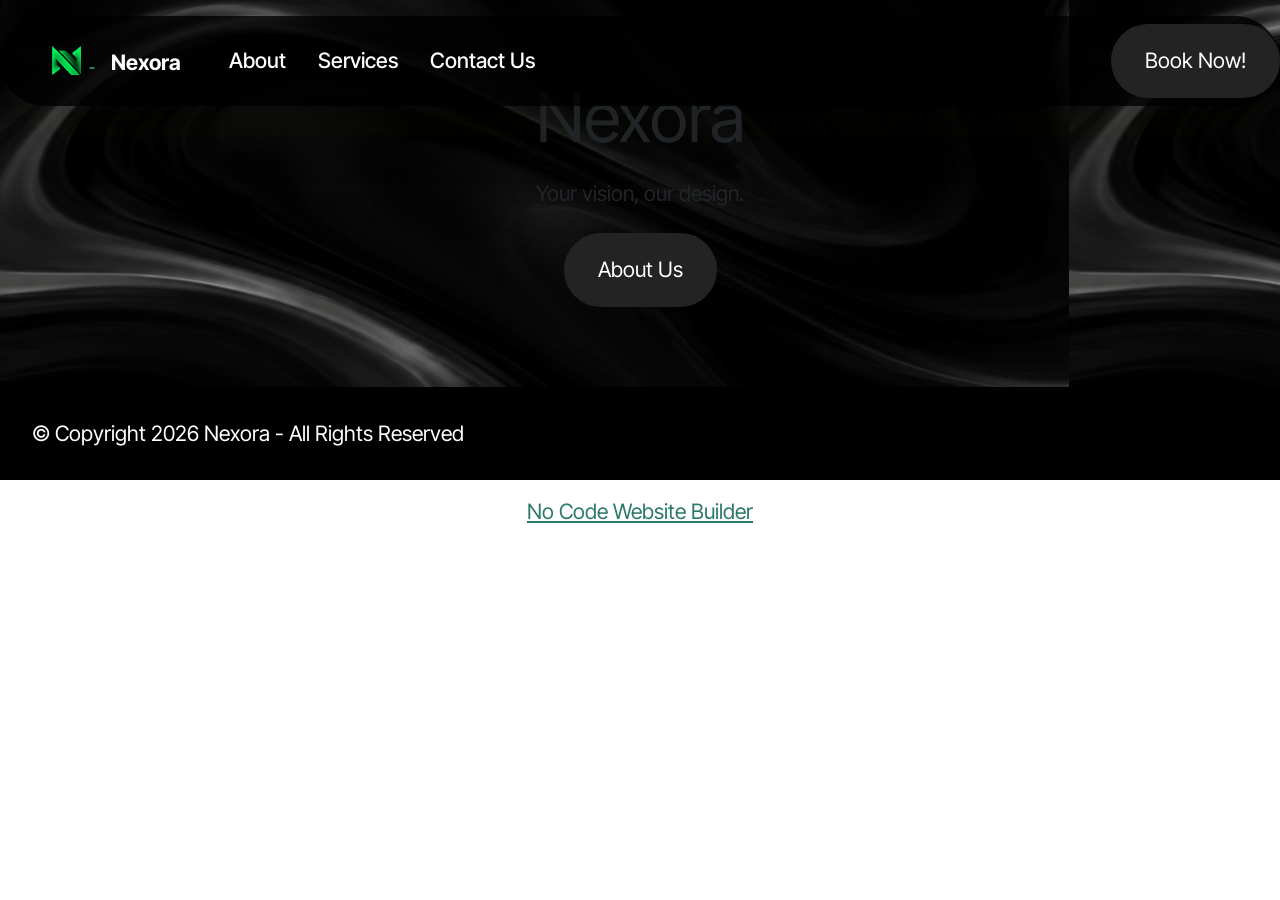
==== Nexora/index.html @ 0961fb7d "Add files via upload" ====
<!DOCTYPE html>
<html  >
<head>
  <!-- Site made with Mobirise Website Builder v6.1.12, https://mobirise.com -->
  <meta charset="UTF-8">
  <meta http-equiv="X-UA-Compatible" content="IE=edge">
  <meta name="generator" content="Mobirise v6.1.12, mobirise.com">
  <meta name="viewport" content="width=device-width, initial-scale=1, minimum-scale=1">
  <link rel="shortcut icon" href="assets/images/logo-1-96x96.png" type="image/x-icon">
  <meta name="description" content="">
  
  
  <title>Home</title>
  <link rel="stylesheet" href="assets/web/assets/mobirise-icons2/mobirise2.css">
  <link rel="stylesheet" href="assets/bootstrap/css/bootstrap.min.css">
  <link rel="stylesheet" href="assets/animatecss/animate.css">
  <link rel="stylesheet" href="assets/dropdown/css/style.css">
  <link rel="stylesheet" href="assets/theme/css/style.css">
  <link rel="preload" href="https://fonts.googleapis.com/css?family=Inter+Tight:100,200,300,400,500,600,700,800,900,100i,200i,300i,400i,500i,600i,700i,800i,900i&display=swap" as="style" onload="this.onload=null;this.rel='stylesheet'">
  <noscript><link rel="stylesheet" href="https://fonts.googleapis.com/css?family=Inter+Tight:100,200,300,400,500,600,700,800,900,100i,200i,300i,400i,500i,600i,700i,800i,900i&display=swap"></noscript>
  <link rel="preload" as="style" href="assets/mobirise/css/mbr-additional.css?v=Pu36u7"><link rel="stylesheet" href="assets/mobirise/css/mbr-additional.css?v=Pu36u7" type="text/css">

  
  
  
</head>
<body>
  
  <section data-bs-version="5.1" class="menu menu1 cid-vy4FR2Bn2H" once="menu" id="menu01-1k">
	

	<nav class="navbar navbar-dropdown navbar-fixed-top navbar-expand-lg">
		<div class="container">
			<div class="navbar-brand">
				<span class="navbar-logo">
					<a href="https://mobiri.se">
						<img src="assets/images/logo-1-96x96.png" alt="Mobirise Website Builder" style="height: 3rem;">
					</a>
				</span>
				<span class="navbar-caption-wrap"><a class="navbar-caption text-danger display-4" href="https://mobiri.se">Nexora</a></span>
			</div>
			<button class="navbar-toggler" type="button" data-toggle="collapse" data-bs-toggle="collapse" data-target="#navbarSupportedContent" data-bs-target="#navbarSupportedContent" aria-controls="navbarNavAltMarkup" aria-expanded="false" aria-label="Toggle navigation">
				<div class="hamburger">
					<span></span>
					<span></span>
					<span></span>
					<span></span>
				</div>
			</button>
			<div class="collapse navbar-collapse" id="navbarSupportedContent">
				<ul class="navbar-nav nav-dropdown" data-app-modern-menu="true"><li class="nav-item">
						<a class="nav-link link text-danger display-4" href="https://mobiri.se">About</a>
					</li>
					<li class="nav-item">
						<a class="nav-link link text-danger display-4" href="https://mobiri.se" aria-expanded="false">Services</a>
					</li>
					<li class="nav-item">
						<a class="nav-link link text-danger display-4" href="https://mobiri.se">Contact Us</a>
					</li></ul>
				
				<div class="navbar-buttons mbr-section-btn"><a class="btn btn-black display-4" href="https://mobiri.se">Book Now!</a></div>
			</div>
		</div>
	</nav>
</section>

<section data-bs-version="5.1" class="header09 startm5 cid-vy4GH1Z59R mbr-fullscreen" id="header09-1l">	
    
	
	
	<div class="container-fluid">
		<div class="row">
			<div class="content-wrap col-12 col-md-8">
				<h1 class="mbr-section-title mbr-fonts-style mbr-white mb-4 display-1">
					<strong>Nexora</strong></h1>
				
				<p class="mbr-fonts-style mbr-text mbr-white mb-4 display-7">
					Your vision, our design.</p>
				<div class="mbr-section-btn"><a class="btn btn-black display-7" href="https://mobiri.se">About Us</a></div>
			</div>
		</div>
	</div>
</section>

<section data-bs-version="5.1" class="footer4 cid-vybEgHKGOY" once="footers" id="footer04-26">

    

    

    <div class="container">
        <div class="media-container-row align-center mbr-white">
            <div class="col-12">
                <p class="mbr-text mb-0 mbr-fonts-style display-7">
                    © Copyright 2026 Nexora - All Rights Reserved
                </p>
            </div>
        </div>
    </div>
</section><section class="display-7" style="padding: 0;align-items: center;justify-content: center;flex-wrap: wrap;    align-content: center;display: flex;position: relative;height: 4rem;"><a href="https://mobiri.se/5196878" style="flex: 1 1;height: 4rem;position: absolute;width: 100%;z-index: 1;"><img alt="" style="height: 4rem;" src="[data-uri]"></a><p style="margin: 0;text-align: center;" class="display-7">&#8204;</p><a style="z-index:1" href="https://mobirise.com/builder/no-code-website-builder.html">No Code Website Builder</a></section><script src="assets/bootstrap/js/bootstrap.bundle.min.js"></script>  <script src="assets/smoothscroll/smooth-scroll.js"></script>  <script src="assets/ytplayer/index.js"></script>  <script src="assets/dropdown/js/navbar-dropdown.js"></script>  <script src="assets/theme/js/script.js"></script>  
  
  
  <input name="animation" type="hidden">
  </body>
</html>
---- Nexora/assets/web/assets/mobirise-icons2/mobirise2.css ----
@font-face {
  font-family: 'Moririse2';
  font-display: swap;
  src:  url('mobirise2.eot?f2bix4');
  src:  url('mobirise2.eot?f2bix4#iefix') format('embedded-opentype'),
    url('mobirise2.woff2?f2bix4') format('woff2'),
    url('mobirise2.woff?f2bix4') format('woff'),
    url('mobirise2.ttf?f2bix4') format('truetype'),
    url('mobirise2.svg?f2bix4#mobirise2') format('svg');
  font-weight: normal;
  font-style: normal;
}

[class^="mobi-"], [class*=" mobi-"] {
  /* use !important to prevent issues with browser extensions that change fonts */
  font-family: 'Moririse2' !important;
  speak: none;
  font-style: normal;
  font-weight: normal;
  font-variant: normal;
  text-transform: none;
  line-height: 1;

  /* Better Font Rendering =========== */
  -webkit-font-smoothing: antialiased;
  -moz-osx-font-smoothing: grayscale;
}

.mobi-mbri-add-submenu:before {
  content: "\e900";
}
.mobi-mbri-alert:before {
  content: "\e901";
}
.mobi-mbri-align-center:before {
  content: "\e902";
}
.mobi-mbri-align-justify:before {
  content: "\e903";
}
.mobi-mbri-align-left:before {
  content: "\e904";
}
.mobi-mbri-align-right:before {
  content: "\e905";
}
.mobi-mbri-android:before {
  content: "\e906";
}
.mobi-mbri-apple:before {
  content: "\e907";
}
.mobi-mbri-arrow-down:before {
  content: "\e908";
}
.mobi-mbri-arrow-next:before {
  content: "\e909";
}
.mobi-mbri-arrow-prev:before {
  content: "\e90a";
}
.mobi-mbri-arrow-up:before {
  content: "\e90b";
}
.mobi-mbri-bold:before {
  content: "\e90c";
}
.mobi-mbri-bookmark:before {
  content: "\e90d";
}
.mobi-mbri-bootstrap:before {
  content: "\e90e";
}
.mobi-mbri-briefcase:before {
  content: "\e90f";
}
.mobi-mbri-browse:before {
  content: "\e910";
}
.mobi-mbri-bulleted-list:before {
  content: "\e911";
}
.mobi-mbri-calendar:before {
  content: "\e912";
}
.mobi-mbri-camera:before {
  content: "\e913";
}
.mobi-mbri-cart-add:before {
  content: "\e914";
}
.mobi-mbri-cart-full:before {
  content: "\e915";
}
.mobi-mbri-cash:before {
  content: "\e916";
}
.mobi-mbri-change-style:before {
  content: "\e917";
}
.mobi-mbri-chat:before {
  content: "\e918";
}
.mobi-mbri-clock:before {
  content: "\e919";
}
.mobi-mbri-close:before {
  content: "\e91a";
}
.mobi-mbri-cloud:before {
  content: "\e91b";
}
.mobi-mbri-code:before {
  content: "\e91c";
}
.mobi-mbri-contact-form:before {
  content: "\e91d";
}
.mobi-mbri-credit-card:before {
  content: "\e91e";
}
.mobi-mbri-cursor-click:before {
  content: "\e91f";
}
.mobi-mbri-cust-feedback:before {
  content: "\e920";
}
.mobi-mbri-database:before {
  content: "\e921";
}
.mobi-mbri-delivery:before {
  content: "\e922";
}
.mobi-mbri-desktop:before {
  content: "\e923";
}
.mobi-mbri-devices:before {
  content: "\e924";
}
.mobi-mbri-down:before {
  content: "\e925";
}
.mobi-mbri-download-2:before {
  content: "\e926";
}
.mobi-mbri-download:before {
  content: "\e927";
}
.mobi-mbri-drag-n-drop-2:before {
  content: "\e928";
}
.mobi-mbri-drag-n-drop:before {
  content: "\e929";
}
.mobi-mbri-edit-2:before {
  content: "\e92a";
}
.mobi-mbri-edit:before {
  content: "\e92b";
}
.mobi-mbri-error:before {
  content: "\e92c";
}
.mobi-mbri-extension:before {
  content: "\e92d";
}
.mobi-mbri-features:before {
  content: "\e92e";
}
.mobi-mbri-file:before {
  content: "\e92f";
}
.mobi-mbri-flag:before {
  content: "\e930";
}
.mobi-mbri-folder:before {
  content: "\e931";
}
.mobi-mbri-gift:before {
  content: "\e932";
}
.mobi-mbri-github:before {
  content: "\e933";
}
.mobi-mbri-globe-2:before {
  content: "\e934";
}
.mobi-mbri-globe:before {
  content: "\e935";
}
.mobi-mbri-growing-chart:before {
  content: "\e936";
}
.mobi-mbri-hearth:before {
  content: "\e937";
}
.mobi-mbri-help:before {
  content: "\e938";
}
.mobi-mbri-home:before {
  content: "\e939";
}
.mobi-mbri-hot-cup:before {
  content: "\e93a";
}
.mobi-mbri-idea:before {
  content: "\e93b";
}
.mobi-mbri-image-gallery:before {
  content: "\e93c";
}
.mobi-mbri-image-slider:before {
  content: "\e93d";
}
.mobi-mbri-info:before {
  content: "\e93e";
}
.mobi-mbri-italic:before {
  content: "\e93f";
}
.mobi-mbri-key:before {
  content: "\e940";
}
.mobi-mbri-laptop:before {
  content: "\e941";
}
.mobi-mbri-layers:before {
  content: "\e942";
}
.mobi-mbri-left-right:before {
  content: "\e943";
}
.mobi-mbri-left:before {
  content: "\e944";
}
.mobi-mbri-letter:before {
  content: "\e945";
}
.mobi-mbri-like:before {
  content: "\e946";
}
.mobi-mbri-link:before {
  content: "\e947";
}
.mobi-mbri-lock:before {
  content: "\e948";
}
.mobi-mbri-login:before {
  content: "\e949";
}
.mobi-mbri-logout:before {
  content: "\e94a";
}
.mobi-mbri-magic-stick:before {
  content: "\e94b";
}
.mobi-mbri-map-pin:before {
  content: "\e94c";
}
.mobi-mbri-menu:before {
  content: "\e94d";
}
.mobi-mbri-mobile-2:before {
  content: "\e94e";
}
.mobi-mbri-mobile-horizontal:before {
  content: "\e94f";
}
.mobi-mbri-mobile:before {
  content: "\e950";
}
.mobi-mbri-mobirise:before {
  content: "\e951";
}
.mobi-mbri-more-horizontal:before {
  content: "\e952";
}
.mobi-mbri-more-vertical:before {
  content: "\e953";
}
.mobi-mbri-music:before {
  content: "\e954";
}
.mobi-mbri-new-file:before {
  content: "\e955";
}
.mobi-mbri-numbered-list:before {
  content: "\e956";
}
.mobi-mbri-opened-folder:before {
  content: "\e957";
}
.mobi-mbri-pages:before {
  content: "\e958";
}
.mobi-mbri-paper-plane:before {
  content: "\e959";
}
.mobi-mbri-paperclip:before {
  content: "\e95a";
}
.mobi-mbri-phone:before {
  content: "\e95b";
}
.mobi-mbri-photo:before {
  content: "\e95c";
}
.mobi-mbri-photos:before {
  content: "\e95d";
}
.mobi-mbri-pin:before {
  content: "\e95e";
}
.mobi-mbri-play:before {
  content: "\e95f";
}
.mobi-mbri-plus:before {
  content: "\e960";
}
.mobi-mbri-preview:before {
  content: "\e961";
}
.mobi-mbri-print:before {
  content: "\e962";
}
.mobi-mbri-protect:before {
  content: "\e963";
}
.mobi-mbri-question:before {
  content: "\e964";
}
.mobi-mbri-quote-left:before {
  content: "\e965";
}
.mobi-mbri-quote-right:before {
  content: "\e966";
}
.mobi-mbri-redo:before {
  content: "\e967";
}
.mobi-mbri-refresh:before {
  content: "\e968";
}
.mobi-mbri-responsive-2:before {
  content: "\e969";
}
.mobi-mbri-responsive:before {
  content: "\e96a";
}
.mobi-mbri-right:before {
  content: "\e96b";
}
.mobi-mbri-rocket:before {
  content: "\e96c";
}
.mobi-mbri-sad-face:before {
  content: "\e96d";
}
.mobi-mbri-sale:before {
  content: "\e96e";
}
.mobi-mbri-save:before {
  content: "\e96f";
}
.mobi-mbri-search:before {
  content: "\e970";
}
.mobi-mbri-setting-2:before {
  content: "\e971";
}
.mobi-mbri-setting-3:before {
  content: "\e972";
}
.mobi-mbri-setting:before {
  content: "\e973";
}
.mobi-mbri-share:before {
  content: "\e974";
}
.mobi-mbri-shopping-bag:before {
  content: "\e975";
}
.mobi-mbri-shopping-basket:before {
  content: "\e976";
}
.mobi-mbri-shopping-cart:before {
  content: "\e977";
}
.mobi-mbri-sites:before {
  content: "\e978";
}
.mobi-mbri-smile-face:before {
  content: "\e979";
}
.mobi-mbri-speed:before {
  content: "\e97a";
}
.mobi-mbri-star:before {
  content: "\e97b";
}
.mobi-mbri-success:before {
  content: "\e97c";
}
.mobi-mbri-sun:before {
  content: "\e97d";
}
.mobi-mbri-sun2:before {
  content: "\e97e";
}
.mobi-mbri-tablet-vertical:before {
  content: "\e97f";
}
.mobi-mbri-tablet:before {
  content: "\e980";
}
.mobi-mbri-target:before {
  content: "\e981";
}
.mobi-mbri-timer:before {
  content: "\e982";
}
.mobi-mbri-to-ftp:before {
  content: "\e983";
}
.mobi-mbri-to-local-drive:before {
  content: "\e984";
}
.mobi-mbri-touch-swipe:before {
  content: "\e985";
}
.mobi-mbri-touch:before {
  content: "\e986";
}
.mobi-mbri-trash:before {
  content: "\e987";
}
.mobi-mbri-underline:before {
  content: "\e988";
}
.mobi-mbri-undo:before {
  content: "\e989";
}
.mobi-mbri-unlink:before {
  content: "\e98a";
}
.mobi-mbri-unlock:before {
  content: "\e98b";
}
.mobi-mbri-up-down:before {
  content: "\e98c";
}
.mobi-mbri-up:before {
  content: "\e98d";
}
.mobi-mbri-update:before {
  content: "\e98e";
}
.mobi-mbri-upload-2:before {
  content: "\e98f";
}
.mobi-mbri-upload:before {
  content: "\e990";
}
.mobi-mbri-user-2:before {
  content: "\e991";
}
.mobi-mbri-user:before {
  content: "\e992";
}
.mobi-mbri-users:before {
  content: "\e993";
}
.mobi-mbri-video-play:before {
  content: "\e994";
}
.mobi-mbri-video:before {
  content: "\e995";
}
.mobi-mbri-watch:before {
  content: "\e996";
}
.mobi-mbri-website-theme-2:before {
  content: "\e997";
}
.mobi-mbri-website-theme:before {
  content: "\e998";
}
.mobi-mbri-wifi:before {
  content: "\e999";
}
.mobi-mbri-windows:before {
  content: "\e99a";
}
.mobi-mbri-zoom-in:before {
  content: "\e99b";
}
.mobi-mbri-zoom-out:before {
  content: "\e99c";
}
---- Nexora/assets/dropdown/css/style.css ----
.navbar-dropdown {
  left: 0;
  padding: 0;
  position: absolute;
  right: 0;
  top: 0;
  transition: all 0.45s ease;
  z-index: 1030;
  background: #282828; }
  .navbar-dropdown .navbar-logo {
    margin-right: 0.8rem;
    transition: margin 0.3s ease-in-out;
    vertical-align: middle; }
    .navbar-dropdown .navbar-logo img {
      height: 3.125rem;
      transition: all 0.3s ease-in-out; }
    .navbar-dropdown .navbar-logo.mbr-iconfont {
      font-size: 3.125rem;
      line-height: 3.125rem; }
  .navbar-dropdown .navbar-caption {
    font-weight: 700;
    white-space: normal;
    vertical-align: -4px;
    line-height: 3.125rem !important; }
    .navbar-dropdown .navbar-caption, .navbar-dropdown .navbar-caption:hover {
      color: inherit;
      text-decoration: none; }
  .navbar-dropdown .mbr-iconfont + .navbar-caption {
    vertical-align: -1px; }
  .navbar-dropdown.navbar-fixed-top {
    position: fixed; }
  .navbar-dropdown .navbar-brand span {
    vertical-align: -4px; }
  .navbar-dropdown.bg-color.transparent {
    background: none; }
  .navbar-dropdown.navbar-short .navbar-brand {
    padding: 0.625rem 0; }
    .navbar-dropdown.navbar-short .navbar-brand span {
      vertical-align: -1px; }
  .navbar-dropdown.navbar-short .navbar-caption {
    line-height: 2.375rem !important;
    vertical-align: -2px; }
  .navbar-dropdown.navbar-short .navbar-logo {
    margin-right: 0.5rem; }
    .navbar-dropdown.navbar-short .navbar-logo img {
      height: 2.375rem; }
    .navbar-dropdown.navbar-short .navbar-logo.mbr-iconfont {
      font-size: 2.375rem;
      line-height: 2.375rem; }
  .navbar-dropdown.navbar-short .mbr-table-cell {
    height: 3.625rem; }
  .navbar-dropdown .navbar-close {
    left: 0.6875rem;
    position: fixed;
    top: 0.75rem;
    z-index: 1000; }
  .navbar-dropdown .hamburger-icon {
    content: "";
    display: inline-block;
    vertical-align: middle;
    width: 16px;
    -webkit-box-shadow: 0 -6px 0 1px #282828,0 0 0 1px #282828,0 6px 0 1px #282828;
    -moz-box-shadow: 0 -6px 0 1px #282828,0 0 0 1px #282828,0 6px 0 1px #282828;
    box-shadow: 0 -6px 0 1px #282828,0 0 0 1px #282828,0 6px 0 1px #282828; }

.dropdown-menu .dropdown-toggle[data-toggle="dropdown-submenu"]::after {
  border-bottom: 0.35em solid transparent;
  border-left: 0.35em solid;
  border-right: 0;
  border-top: 0.35em solid transparent;
  margin-left: 0.3rem; }

.dropdown-menu .dropdown-item:focus {
  outline: 0; }

.nav-dropdown {
  font-size: 0.75rem;
  font-weight: 500;
  height: auto !important; }
  .nav-dropdown .nav-btn {
    padding-left: 1rem; }
  .nav-dropdown .link {
    margin: .667em 1.667em;
    font-weight: 500;
    padding: 0;
    transition: color .2s ease-in-out; }
    .nav-dropdown .link.dropdown-toggle {
      margin-right: 2.583em; }
      .nav-dropdown .link.dropdown-toggle::after {
        margin-left: .25rem;
        border-top: 0.35em solid;
        border-right: 0.35em solid transparent;
        border-left: 0.35em solid transparent;
        border-bottom: 0; }
      .nav-dropdown .link.dropdown-toggle[aria-expanded="true"] {
        margin: 0;
        padding: 0.667em 3.263em  0.667em 1.667em; }
  .nav-dropdown .link::after,
  .nav-dropdown .dropdown-item::after {
    color: inherit; }
  .nav-dropdown .btn {
    font-size: 0.75rem;
    font-weight: 700;
    letter-spacing: 0;
    margin-bottom: 0;
    padding-left: 1.25rem;
    padding-right: 1.25rem; }
  .nav-dropdown .dropdown-menu {
    border-radius: 0;
    border: 0;
    left: 0;
    margin: 0;
    padding-bottom: 1.25rem;
    padding-top: 1.25rem;
    position: relative; }
  .nav-dropdown .dropdown-submenu {
    margin-left: 0.125rem;
    top: 0; }
  .nav-dropdown .dropdown-item {
    font-weight: 500;
    line-height: 2;
    padding: 0.3846em 4.615em 0.3846em 1.5385em;
    position: relative;
    transition: color .2s ease-in-out, background-color .2s ease-in-out; }
    .nav-dropdown .dropdown-item::after {
      margin-top: -0.3077em;
      position: absolute;
      right: 1.1538em;
      top: 50%; }
    .nav-dropdown .dropdown-item:focus, .nav-dropdown .dropdown-item:hover {
      background: none; }

@media (max-width: 767px) {
  .nav-dropdown.navbar-toggleable-sm {
    bottom: 0;
    display: none;
    left: 0;
    overflow-x: hidden;
    position: fixed;
    top: 0;
    transform: translateX(-100%);
    -ms-transform: translateX(-100%);
    -webkit-transform: translateX(-100%);
    width: 18.75rem;
    z-index: 999; } }
.nav-dropdown.navbar-toggleable-xl {
  bottom: 0;
  display: none;
  left: 0;
  overflow-x: hidden;
  position: fixed;
  top: 0;
  transform: translateX(-100%);
  -ms-transform: translateX(-100%);
  -webkit-transform: translateX(-100%);
  width: 18.75rem;
  z-index: 999; }

.nav-dropdown-sm {
  display: block !important;
  overflow-x: hidden;
  overflow: auto;
  padding-top: 3.875rem; }
  .nav-dropdown-sm::after {
    content: "";
    display: block;
    height: 3rem;
    width: 100%; }
  .nav-dropdown-sm.collapse.in ~ .navbar-close {
    display: block !important; }
  .nav-dropdown-sm.collapsing, .nav-dropdown-sm.collapse.in {
    transform: translateX(0);
    -ms-transform: translateX(0);
    -webkit-transform: translateX(0);
    transition: all 0.25s ease-out;
    -webkit-transition: all 0.25s ease-out;
    background: #282828; }
  .nav-dropdown-sm.collapsing[aria-expanded="false"] {
    transform: translateX(-100%);
    -ms-transform: translateX(-100%);
    -webkit-transform: translateX(-100%); }
  .nav-dropdown-sm .nav-item {
    display: block;
    margin-left: 0 !important;
    padding-left: 0; }
  .nav-dropdown-sm .link,
  .nav-dropdown-sm .dropdown-item {
    border-top: 1px dotted rgba(255, 255, 255, 0.1);
    font-size: 0.8125rem;
    line-height: 1.6;
    margin: 0 !important;
    padding: 0.875rem 2.4rem 0.875rem 1.5625rem !important;
    position: relative;
    white-space: normal; }
    .nav-dropdown-sm .link:focus, .nav-dropdown-sm .link:hover,
    .nav-dropdown-sm .dropdown-item:focus,
    .nav-dropdown-sm .dropdown-item:hover {
      background: rgba(0, 0, 0, 0.2) !important;
      color: #c0a375; }
  .nav-dropdown-sm .nav-btn {
    position: relative;
    padding: 1.5625rem 1.5625rem 0 1.5625rem; }
    .nav-dropdown-sm .nav-btn::before {
      border-top: 1px dotted rgba(255, 255, 255, 0.1);
      content: "";
      left: 0;
      position: absolute;
      top: 0;
      width: 100%; }
    .nav-dropdown-sm .nav-btn + .nav-btn {
      padding-top: 0.625rem; }
      .nav-dropdown-sm .nav-btn + .nav-btn::before {
        display: none; }
  .nav-dropdown-sm .btn {
    padding: 0.625rem 0; }
  .nav-dropdown-sm .dropdown-toggle[data-toggle="dropdown-submenu"]::after {
    margin-left: .25rem;
    border-top: 0.35em solid;
    border-right: 0.35em solid transparent;
    border-left: 0.35em solid transparent;
    border-bottom: 0; }
  .nav-dropdown-sm .dropdown-toggle[data-toggle="dropdown-submenu"][aria-expanded="true"]::after {
    border-top: 0;
    border-right: 0.35em solid transparent;
    border-left: 0.35em solid transparent;
    border-bottom: 0.35em solid; }
  .nav-dropdown-sm .dropdown-menu {
    margin: 0;
    padding: 0;
    position: relative;
    top: 0;
    left: 0;
    width: 100%;
    border: 0;
    float: none;
    border-radius: 0;
    background: none; }
  .nav-dropdown-sm .dropdown-submenu {
    left: 100%;
    margin-left: 0.125rem;
    margin-top: -1.25rem;
    top: 0; }

.navbar-toggleable-sm .nav-dropdown .dropdown-menu {
  position: absolute; }

.navbar-toggleable-sm .nav-dropdown .dropdown-submenu {
  left: 100%;
  margin-left: 0.125rem;
  margin-top: -1.25rem;
  top: 0; }

.navbar-toggleable-sm.opened .nav-dropdown .dropdown-menu {
  position: relative; }

.navbar-toggleable-sm.opened .nav-dropdown .dropdown-submenu {
  left: 0;
  margin-left: 00rem;
  margin-top: 0rem;
  top: 0; }

.is-builder .nav-dropdown.collapsing {
  transition: none !important; }
---- Nexora/assets/mobirise/css/mbr-additional.css ----
.btn {
  border-width: 2px;
}
img,
.card-wrap,
.card-wrapper,
.video-wrapper,
.mbr-figure iframe,
.google-map iframe,
.slide-content,
.plan,
.card,
.item-wrapper,
.item-wrapper .mbr-overlay {
  border-radius: 2rem !important;
}
.video-wrapper {
  overflow: hidden;
}
body {
  font-family: Inter Tight;
}
.display-1 {
  font-family: 'Inter Tight', sans-serif;
  font-size: 5rem;
  line-height: 1;
}
.display-1 > .mbr-iconfont {
  font-size: 6.25rem;
}
.display-2 {
  font-family: 'Inter Tight', sans-serif;
  font-size: 4rem;
  line-height: 1;
}
.display-2 > .mbr-iconfont {
  font-size: 5rem;
}
.display-4 {
  font-family: 'Inter Tight', sans-serif;
  font-size: 1.4rem;
  line-height: 1.5;
}
.display-4 > .mbr-iconfont {
  font-size: 1.75rem;
}
.display-5 {
  font-family: 'Inter Tight', sans-serif;
  font-size: 2rem;
  line-height: 1.5;
}
.display-5 > .mbr-iconfont {
  font-size: 2.5rem;
}
.display-7 {
  font-family: 'Inter Tight', sans-serif;
  font-size: 1.4rem;
  line-height: 1.3;
}
.display-7 > .mbr-iconfont {
  font-size: 1.75rem;
}
/* ---- Fluid typography for mobile devices ---- */
/* 1.4 - font scale ratio ( bootstrap == 1.42857 ) */
/* 100vw - current viewport width */
/* (48 - 20)  48 == 48rem == 768px, 20 == 20rem == 320px(minimal supported viewport) */
/* 0.65 - min scale variable, may vary */
@media (max-width: 992px) {
  .display-1 {
    font-size: 4rem;
  }
}
@media (max-width: 768px) {
  .display-1 {
    font-size: 3.5rem;
    font-size: calc( 2.4rem + (5 - 2.4) * ((100vw - 20rem) / (48 - 20)));
    line-height: calc( 1.1 * (2.4rem + (5 - 2.4) * ((100vw - 20rem) / (48 - 20))));
  }
  .display-2 {
    font-size: 3.2rem;
    font-size: calc( 2.05rem + (4 - 2.05) * ((100vw - 20rem) / (48 - 20)));
    line-height: calc( 1.3 * (2.05rem + (4 - 2.05) * ((100vw - 20rem) / (48 - 20))));
  }
  .display-4 {
    font-size: 1.12rem;
    font-size: calc( 1.14rem + (1.4 - 1.14) * ((100vw - 20rem) / (48 - 20)));
    line-height: calc( 1.4 * (1.14rem + (1.4 - 1.14) * ((100vw - 20rem) / (48 - 20))));
  }
  .display-5 {
    font-size: 1.6rem;
    font-size: calc( 1.35rem + (2 - 1.35) * ((100vw - 20rem) / (48 - 20)));
    line-height: calc( 1.4 * (1.35rem + (2 - 1.35) * ((100vw - 20rem) / (48 - 20))));
  }
  .display-7 {
    font-size: 1.12rem;
    font-size: calc( 1.14rem + (1.4 - 1.14) * ((100vw - 20rem) / (48 - 20)));
    line-height: calc( 1.4 * (1.14rem + (1.4 - 1.14) * ((100vw - 20rem) / (48 - 20))));
  }
}
@media (min-width: 992px) and (max-width: 1400px) {
  .display-1 {
    font-size: 3.5rem;
    font-size: calc( 2.4rem + (5 - 2.4) * ((100vw - 62rem) / (87 - 62)));
    line-height: calc( 1.1 * (2.4rem + (5 - 2.4) * ((100vw - 62rem) / (87 - 62))));
  }
  .display-2 {
    font-size: 3.2rem;
    font-size: calc( 2.05rem + (4 - 2.05) * ((100vw - 62rem) / (87 - 62)));
    line-height: calc( 1.3 * (2.05rem + (4 - 2.05) * ((100vw - 62rem) / (87 - 62))));
  }
  .display-4 {
    font-size: 1.12rem;
    font-size: calc( 1.14rem + (1.4 - 1.14) * ((100vw - 62rem) / (87 - 62)));
    line-height: calc( 1.4 * (1.14rem + (1.4 - 1.14) * ((100vw - 62rem) / (87 - 62))));
  }
  .display-5 {
    font-size: 1.6rem;
    font-size: calc( 1.35rem + (2 - 1.35) * ((100vw - 62rem) / (87 - 62)));
    line-height: calc( 1.4 * (1.35rem + (2 - 1.35) * ((100vw - 62rem) / (87 - 62))));
  }
  .display-7 {
    font-size: 1.12rem;
    font-size: calc( 1.14rem + (1.4 - 1.14) * ((100vw - 62rem) / (87 - 62)));
    line-height: calc( 1.4 * (1.14rem + (1.4 - 1.14) * ((100vw - 62rem) / (87 - 62))));
  }
}
/* Buttons */
.btn {
  padding: 1.25rem 2rem;
  border-radius: 4px;
}
@media (max-width: 767px) {
  .btn {
    padding: 0.75rem 1.5rem;
  }
}
.btn-sm {
  padding: 0.6rem 1.2rem;
  border-radius: 4px;
}
.btn-md {
  padding: 0.6rem 1.2rem;
  border-radius: 4px;
}
.btn-lg {
  padding: 1.25rem 2rem;
  border-radius: 4px;
}
.bg-primary {
  background-color: #2b7a69 !important;
}
.bg-success {
  background-color: #3a341c !important;
}
.bg-info {
  background-color: #320707 !important;
}
.bg-warning {
  background-color: #a0e2e1 !important;
}
.bg-danger {
  background-color: #ffffff !important;
}
.btn-primary,
.btn-primary:active {
  background-color: #2b7a69 !important;
  border-color: #2b7a69 !important;
  color: #ffffff !important;
  box-shadow: none;
}
.btn-primary:hover,
.btn-primary:focus,
.btn-primary.focus,
.btn-primary.active {
  color: inherit;
  background-color: #38a089 !important;
  border-color: #38a089 !important;
  box-shadow: none;
}
.btn-primary.disabled,
.btn-primary:disabled {
  color: #ffffff !important;
  background-color: #38a089 !important;
  border-color: #38a089 !important;
}
.btn-secondary,
.btn-secondary:active {
  background-color: #ffd7ef !important;
  border-color: #ffd7ef !important;
  color: #d70081 !important;
  box-shadow: none;
}
.btn-secondary:hover,
.btn-secondary:focus,
.btn-secondary.focus,
.btn-secondary.active {
  color: inherit;
  background-color: #ffffff !important;
  border-color: #ffffff !important;
  box-shadow: none;
}
.btn-secondary.disabled,
.btn-secondary:disabled {
  color: #d70081 !important;
  background-color: #ffffff !important;
  border-color: #ffffff !important;
}
.btn-info,
.btn-info:active {
  background-color: #320707 !important;
  border-color: #320707 !important;
  color: #ffffff !important;
  box-shadow: none;
}
.btn-info:hover,
.btn-info:focus,
.btn-info.focus,
.btn-info.active {
  color: inherit;
  background-color: #5f0d0d !important;
  border-color: #5f0d0d !important;
  box-shadow: none;
}
.btn-info.disabled,
.btn-info:disabled {
  color: #ffffff !important;
  background-color: #5f0d0d !important;
  border-color: #5f0d0d !important;
}
.btn-success,
.btn-success:active {
  background-color: #3a341c !important;
  border-color: #3a341c !important;
  color: #ffffff !important;
  box-shadow: none;
}
.btn-success:hover,
.btn-success:focus,
.btn-success.focus,
.btn-success.active {
  color: inherit;
  background-color: #5c532d !important;
  border-color: #5c532d !important;
  box-shadow: none;
}
.btn-success.disabled,
.btn-success:disabled {
  color: #ffffff !important;
  background-color: #5c532d !important;
  border-color: #5c532d !important;
}
.btn-warning,
.btn-warning:active {
  background-color: #a0e2e1 !important;
  border-color: #a0e2e1 !important;
  color: #1f6463 !important;
  box-shadow: none;
}
.btn-warning:hover,
.btn-warning:focus,
.btn-warning.focus,
.btn-warning.active {
  color: inherit;
  background-color: #c7eeed !important;
  border-color: #c7eeed !important;
  box-shadow: none;
}
.btn-warning.disabled,
.btn-warning:disabled {
  color: #1f6463 !important;
  background-color: #c7eeed !important;
  border-color: #c7eeed !important;
}
.btn-danger,
.btn-danger:active {
  background-color: #ffffff !important;
  border-color: #ffffff !important;
  color: #808080 !important;
  box-shadow: none;
}
.btn-danger:hover,
.btn-danger:focus,
.btn-danger.focus,
.btn-danger.active {
  color: inherit;
  background-color: #ffffff !important;
  border-color: #ffffff !important;
  box-shadow: none;
}
.btn-danger.disabled,
.btn-danger:disabled {
  color: #808080 !important;
  background-color: #ffffff !important;
  border-color: #ffffff !important;
}
.btn-white,
.btn-white:active {
  background-color: #eff0ec !important;
  border-color: #eff0ec !important;
  color: #757b62 !important;
  box-shadow: none;
}
.btn-white:hover,
.btn-white:focus,
.btn-white.focus,
.btn-white.active {
  color: inherit;
  background-color: #ffffff !important;
  border-color: #ffffff !important;
  box-shadow: none;
}
.btn-white.disabled,
.btn-white:disabled {
  color: #757b62 !important;
  background-color: #ffffff !important;
  border-color: #ffffff !important;
}
.btn-black,
.btn-black:active {
  background-color: #232323 !important;
  border-color: #232323 !important;
  color: #ffffff !important;
  box-shadow: none;
}
.btn-black:hover,
.btn-black:focus,
.btn-black.focus,
.btn-black.active {
  color: inherit;
  background-color: #3d3d3d !important;
  border-color: #3d3d3d !important;
  box-shadow: none;
}
.btn-black.disabled,
.btn-black:disabled {
  color: #ffffff !important;
  background-color: #3d3d3d !important;
  border-color: #3d3d3d !important;
}
.btn-primary-outline,
.btn-primary-outline:active {
  background-color: transparent !important;
  border-color: #2b7a69;
  color: #2b7a69;
}
.btn-primary-outline:hover,
.btn-primary-outline:focus,
.btn-primary-outline.focus,
.btn-primary-outline.active {
  color: #143a32 !important;
  background-color: transparent !important;
  border-color: #143a32 !important;
  box-shadow: none !important;
}
.btn-primary-outline.disabled,
.btn-primary-outline:disabled {
  color: #ffffff !important;
  background-color: #2b7a69 !important;
  border-color: #2b7a69 !important;
}
.btn-secondary-outline,
.btn-secondary-outline:active {
  background-color: transparent !important;
  border-color: #ffd7ef;
  color: #ffd7ef;
}
.btn-secondary-outline:hover,
.btn-secondary-outline:focus,
.btn-secondary-outline.focus,
.btn-secondary-outline.active {
  color: #ff80cc !important;
  background-color: transparent !important;
  border-color: #ff80cc !important;
  box-shadow: none !important;
}
.btn-secondary-outline.disabled,
.btn-secondary-outline:disabled {
  color: #d70081 !important;
  background-color: #ffd7ef !important;
  border-color: #ffd7ef !important;
}
.btn-info-outline,
.btn-info-outline:active {
  background-color: transparent !important;
  border-color: #320707;
  color: #320707;
}
.btn-info-outline:hover,
.btn-info-outline:focus,
.btn-info-outline.focus,
.btn-info-outline.active {
  color: #000000 !important;
  background-color: transparent !important;
  border-color: #000000 !important;
  box-shadow: none !important;
}
.btn-info-outline.disabled,
.btn-info-outline:disabled {
  color: #ffffff !important;
  background-color: #320707 !important;
  border-color: #320707 !important;
}
.btn-success-outline,
.btn-success-outline:active {
  background-color: transparent !important;
  border-color: #3a341c;
  color: #3a341c;
}
.btn-success-outline:hover,
.btn-success-outline:focus,
.btn-success-outline.focus,
.btn-success-outline.active {
  color: #000000 !important;
  background-color: transparent !important;
  border-color: #000000 !important;
  box-shadow: none !important;
}
.btn-success-outline.disabled,
.btn-success-outline:disabled {
  color: #ffffff !important;
  background-color: #3a341c !important;
  border-color: #3a341c !important;
}
.btn-warning-outline,
.btn-warning-outline:active {
  background-color: transparent !important;
  border-color: #a0e2e1;
  color: #a0e2e1;
}
.btn-warning-outline:hover,
.btn-warning-outline:focus,
.btn-warning-outline.focus,
.btn-warning-outline.active {
  color: #5ececc !important;
  background-color: transparent !important;
  border-color: #5ececc !important;
  box-shadow: none !important;
}
.btn-warning-outline.disabled,
.btn-warning-outline:disabled {
  color: #1f6463 !important;
  background-color: #a0e2e1 !important;
  border-color: #a0e2e1 !important;
}
.btn-danger-outline,
.btn-danger-outline:active {
  background-color: transparent !important;
  border-color: #ffffff;
  color: #ffffff;
}
.btn-danger-outline:hover,
.btn-danger-outline:focus,
.btn-danger-outline.focus,
.btn-danger-outline.active {
  color: #d4d4d4 !important;
  background-color: transparent !important;
  border-color: #d4d4d4 !important;
  box-shadow: none !important;
}
.btn-danger-outline.disabled,
.btn-danger-outline:disabled {
  color: #808080 !important;
  background-color: #ffffff !important;
  border-color: #ffffff !important;
}
.btn-black-outline,
.btn-black-outline:active {
  background-color: transparent !important;
  border-color: #232323;
  color: #232323;
}
.btn-black-outline:hover,
.btn-black-outline:focus,
.btn-black-outline.focus,
.btn-black-outline.active {
  color: #000000 !important;
  background-color: transparent !important;
  border-color: #000000 !important;
  box-shadow: none !important;
}
.btn-black-outline.disabled,
.btn-black-outline:disabled {
  color: #ffffff !important;
  background-color: #232323 !important;
  border-color: #232323 !important;
}
.btn-white-outline,
.btn-white-outline:active {
  background-color: transparent !important;
  border-color: #fafafa;
  color: #fafafa;
}
.btn-white-outline:hover,
.btn-white-outline:focus,
.btn-white-outline.focus,
.btn-white-outline.active {
  color: #cfcfcf !important;
  background-color: transparent !important;
  border-color: #cfcfcf !important;
  box-shadow: none !important;
}
.btn-white-outline.disabled,
.btn-white-outline:disabled {
  color: #7a7a7a !important;
  background-color: #fafafa !important;
  border-color: #fafafa !important;
}
.text-primary {
  color: #2b7a69 !important;
}
.text-secondary {
  color: #ffd7ef !important;
}
.text-success {
  color: #3a341c !important;
}
.text-info {
  color: #320707 !important;
}
.text-warning {
  color: #a0e2e1 !important;
}
.text-danger {
  color: #ffffff !important;
}
.text-white {
  color: #fafafa !important;
}
.text-black {
  color: #232323 !important;
}
a.text-primary:hover,
a.text-primary:focus,
a.text-primary.active {
  color: #102f28 !important;
}
a.text-secondary:hover,
a.text-secondary:focus,
a.text-secondary.active {
  color: #ff71c6 !important;
}
a.text-success:hover,
a.text-success:focus,
a.text-success.active {
  color: #000000 !important;
}
a.text-info:hover,
a.text-info:focus,
a.text-info.active {
  color: #000000 !important;
}
a.text-warning:hover,
a.text-warning:focus,
a.text-warning.active {
  color: #52cac8 !important;
}
a.text-danger:hover,
a.text-danger:focus,
a.text-danger.active {
  color: #cccccc !important;
}
a.text-white:hover,
a.text-white:focus,
a.text-white.active {
  color: #c7c7c7 !important;
}
a.text-black:hover,
a.text-black:focus,
a.text-black.active {
  color: #000000 !important;
}
a[class*="text-"]:not(.nav-link):not(.dropdown-item):not([role]):not(.navbar-caption) {
  transition: 0.2s;
  position: relative;
  background-image: linear-gradient(currentColor 50%, currentColor 50%);
  background-size: 10000px 2px;
  background-repeat: no-repeat;
  background-position: 0 1.2em;
}
.nav-tabs .nav-link.active {
  color: #2b7a69;
}
.nav-tabs .nav-link:not(.active) {
  color: #232323;
}
.alert-success {
  background-color: #70c770;
}
.alert-info {
  background-color: #320707;
}
.alert-warning {
  background-color: #a0e2e1;
}
.alert-danger {
  background-color: #ffffff;
}
.mbr-section-btn .btn:not(.btn-form) {
  border-radius: 100px;
}
.mbr-gallery-filter li a {
  border-radius: 100px !important;
}
.mbr-gallery-filter li.active .btn {
  background-color: #2b7a69;
  border-color: #2b7a69;
  color: #ffffff;
}
.mbr-gallery-filter li.active .btn:focus {
  box-shadow: none;
}
.nav-tabs .nav-link {
  border-radius: 100px !important;
}
a,
a:hover {
  color: #2b7a69;
}
.mbr-plan-header.bg-primary .mbr-plan-subtitle,
.mbr-plan-header.bg-primary .mbr-plan-price-desc {
  color: #5ec6b0;
}
.mbr-plan-header.bg-success .mbr-plan-subtitle,
.mbr-plan-header.bg-success .mbr-plan-price-desc {
  color: #c0b27c;
}
.mbr-plan-header.bg-info .mbr-plan-subtitle,
.mbr-plan-header.bg-info .mbr-plan-price-desc {
  color: #f3abab;
}
.mbr-plan-header.bg-warning .mbr-plan-subtitle,
.mbr-plan-header.bg-warning .mbr-plan-price-desc {
  color: #ffffff;
}
.mbr-plan-header.bg-danger .mbr-plan-subtitle,
.mbr-plan-header.bg-danger .mbr-plan-price-desc {
  color: #ffffff;
}
/* Scroll to top button*/
.scrollToTop_wraper {
  display: none;
}
.form-control {
  font-family: 'Inter Tight', sans-serif;
  font-size: 1.4rem;
  line-height: 1.3;
  font-weight: 400;
  border-radius: 40px !important;
}
.form-control > .mbr-iconfont {
  font-size: 1.75rem;
}
.form-control:hover,
.form-control:focus {
  box-shadow: rgba(0, 0, 0, 0.07) 0px 1px 1px 0px, rgba(0, 0, 0, 0.07) 0px 1px 3px 0px, rgba(0, 0, 0, 0.03) 0px 0px 0px 1px;
  border-color: #2b7a69 !important;
}
.form-control:-webkit-input-placeholder {
  font-family: 'Inter Tight', sans-serif;
  font-size: 1.4rem;
  line-height: 1.3;
  font-weight: 400;
}
.form-control:-webkit-input-placeholder > .mbr-iconfont {
  font-size: 1.75rem;
}
blockquote {
  border-color: #2b7a69;
}
/* Forms */
.mbr-form .input-group-btn .btn {
  border-radius: 100px !important;
}
.mbr-form .input-group-btn .btn:hover {
  box-shadow: 0 10px 40px 0 rgba(0, 0, 0, 0.2);
}
.mbr-form .input-group-btn button[type="submit"] {
  border-radius: 100px !important;
  padding: 1rem 3rem;
}
.mbr-form .input-group-btn button[type="submit"]:hover {
  box-shadow: 0 10px 40px 0 rgba(0, 0, 0, 0.2);
}
.jq-selectbox li:hover,
.jq-selectbox li.selected {
  background-color: #2b7a69;
  color: #ffffff;
}
.jq-number__spin {
  transition: 0.25s ease;
}
.jq-number__spin:hover {
  border-color: #2b7a69;
}
.jq-selectbox .jq-selectbox__trigger-arrow,
.jq-number__spin.minus:after,
.jq-number__spin.plus:after {
  transition: 0.4s;
  border-top-color: #232323;
  border-bottom-color: #232323;
}
.jq-selectbox:hover .jq-selectbox__trigger-arrow,
.jq-number__spin.minus:hover:after,
.jq-number__spin.plus:hover:after {
  border-top-color: #2b7a69;
  border-bottom-color: #2b7a69;
}
.xdsoft_datetimepicker .xdsoft_calendar td.xdsoft_default,
.xdsoft_datetimepicker .xdsoft_calendar td.xdsoft_current,
.xdsoft_datetimepicker .xdsoft_timepicker .xdsoft_time_box > div > div.xdsoft_current {
  color: #ffffff !important;
  background-color: #2b7a69 !important;
  box-shadow: none !important;
}
.xdsoft_datetimepicker .xdsoft_calendar td:hover,
.xdsoft_datetimepicker .xdsoft_timepicker .xdsoft_time_box > div > div:hover {
  color: #000000 !important;
  background: #ffd7ef !important;
  box-shadow: none !important;
}
.lazy-bg {
  background-image: none !important;
}
.lazy-placeholder:not(section),
.lazy-none {
  display: block;
  position: relative;
  padding-bottom: 56.25%;
  width: 100%;
  height: auto;
}
iframe.lazy-placeholder,
.lazy-placeholder:after {
  content: '';
  position: absolute;
  width: 200px;
  height: 200px;
  background: transparent no-repeat center;
  background-size: contain;
  top: 50%;
  left: 50%;
  transform: translateX(-50%) translateY(-50%);
  background-image: url("data:image/svg+xml;charset=UTF-8,%3csvg width='32' height='32' viewBox='0 0 64 64' xmlns='http://www.w3.org/2000/svg' stroke='%232b7a69' %3e%3cg fill='none' fill-rule='evenodd'%3e%3cg transform='translate(16 16)' stroke-width='2'%3e%3ccircle stroke-opacity='.5' cx='16' cy='16' r='16'/%3e%3cpath d='M32 16c0-9.94-8.06-16-16-16'%3e%3canimateTransform attributeName='transform' type='rotate' from='0 16 16' to='360 16 16' dur='1s' repeatCount='indefinite'/%3e%3c/path%3e%3c/g%3e%3c/g%3e%3c/svg%3e");
}
section.lazy-placeholder:after {
  opacity: 0.5;
}
body {
  overflow-x: hidden;
}
a {
  transition: color 0.6s;
}
@media (max-width: 1400px) {
  .container {
    max-width: 100%;
  }
}
@media (max-width: 1400px) and (min-width: 768px) {
  .container {
    padding-left: 32px;
    padding-right: 32px;
  }
}
@media (max-width: 1400px) and (min-width: 768px) {
  .container-fluid {
    padding-left: 32px;
    padding-right: 32px;
  }
}
@media (max-width: 767px) {
  .container-fluid {
    padding-left: 16px;
    padding-right: 16px;
  }
}
*:focus-visible {
  outline: red solid 2px !important;
  outline-offset: 2px !important;
  transition: outline 0.2s ease-in-out;
}
.title-4 {
  font-family: 'Inter Tight', sans-serif;
  font-size: 1.4rem;
  line-height: 1.5;
}
.title-4 > .mbr-iconfont {
  font-size: 1.4rem;
}
.cid-vy4FR2Bn2H {
  z-index: 1000;
  width: 100%;
  position: relative;
}
.cid-vy4FR2Bn2H .dropdown-item:before {
  font-family: Moririse2 !important;
  content: "\e966";
  display: inline-block;
  width: 0;
  position: absolute;
  left: 1rem;
  top: 0.5rem;
  margin-right: 0.5rem;
  line-height: 1;
  font-size: inherit;
  vertical-align: middle;
  text-align: center;
  overflow: hidden;
  transform: scale(0, 1);
  transition: all 0.25s ease-in-out;
}
@media (max-width: 767px) {
  .cid-vy4FR2Bn2H .navbar-toggler {
    transform: scale(0.8);
  }
}
.cid-vy4FR2Bn2H .navbar-brand {
  flex-shrink: 0;
  align-items: center;
  margin-right: 0;
  padding: 10px 0;
  transition: all 0.3s;
  word-break: break-word;
  z-index: 1;
}
.cid-vy4FR2Bn2H .navbar-brand img {
  max-width: 100%;
  max-height: 100%;
  border-radius: 0px !important;
}
.cid-vy4FR2Bn2H .navbar-brand .navbar-caption {
  line-height: inherit !important;
}
.cid-vy4FR2Bn2H .navbar-brand .navbar-logo a {
  outline: none;
}
.cid-vy4FR2Bn2H .navbar-nav {
  margin: auto;
  margin-left: 0;
}
.cid-vy4FR2Bn2H .navbar-nav .nav-item {
  padding: 0 !important;
  transition: .3s all !important;
}
.cid-vy4FR2Bn2H .navbar-nav .nav-item .nav-link {
  padding: 16px !important;
  margin: 0 !important;
  border-radius: 1rem !important;
  transition: .3s all !important;
}
.cid-vy4FR2Bn2H .navbar-nav .nav-item .nav-link:hover {
  background-color: rgba(27, 31, 10, 0.06);
}
.cid-vy4FR2Bn2H .navbar-nav .open .nav-link::after {
  transform: rotate(180deg);
}
@media (min-width: 992px) {
  .cid-vy4FR2Bn2H .navbar-nav .open .nav-link::before {
    content: "";
    width: 100%;
    height: 20px;
    top: 100%;
    background: transparent;
    position: absolute;
  }
}
.cid-vy4FR2Bn2H .navbar-nav .dropdown-item {
  padding: 12px !important;
  border-radius: 0.5rem !important;
  margin: 0 8px !important;
  transition: .3s all !important;
}
.cid-vy4FR2Bn2H .navbar-nav .dropdown-item:hover {
  background-color: rgba(27, 31, 10, 0.06);
}
@media (min-width: 992px) {
  .cid-vy4FR2Bn2H .navbar-nav {
    padding-left: 1.5rem;
  }
}
.cid-vy4FR2Bn2H .nav-link {
  width: fit-content;
  position: relative;
}
.cid-vy4FR2Bn2H .navbar-logo {
  padding-left: 2rem;
  margin: 0 !important;
}
@media (max-width: 767px) {
  .cid-vy4FR2Bn2H .navbar-logo {
    padding-left: 1rem;
  }
}
.cid-vy4FR2Bn2H .navbar-caption {
  padding-left: 1rem;
  padding-right: .5rem;
}
@media (max-width: 767px) {
  .cid-vy4FR2Bn2H .nav-dropdown {
    padding-bottom: 0.5rem;
  }
}
.cid-vy4FR2Bn2H .nav-dropdown .link.dropdown-toggle::after {
  margin-left: 0.5rem;
  margin-top: 0.2rem;
  transition: .3s all;
}
.cid-vy4FR2Bn2H .container {
  display: flex;
  height: 90px;
  padding: 0.5rem 0.6rem;
  flex-wrap: nowrap;
  background: rgba(0, 0, 0, 0.8) !important;
  left: 0;
  right: 0;
  -webkit-box-pack: justify;
  -ms-flex-pack: justify;
  justify-content: flex-end;
  -webkit-box-align: center;
  -webkit-align-items: center;
  -ms-flex-align: center;
  align-items: center;
  border-radius: 100vw;
  margin-top: 1rem;
  background-color: #000000;
  box-shadow: 0 30px 60px 0 rgba(27, 31, 10, 0.08);
}
@media (max-width: 992px) {
  .cid-vy4FR2Bn2H .container {
    padding-right: 2rem;
  }
}
@media (max-width: 767px) {
  .cid-vy4FR2Bn2H .container {
    width: 95%;
    height: 56px !important;
    padding-right: 1rem;
    margin-top: 0rem;
  }
}
.cid-vy4FR2Bn2H .iconfont-wrapper {
  color: #000000 !important;
  font-size: 1.5rem;
  padding-right: 0.5rem;
}
.cid-vy4FR2Bn2H .dropdown-menu {
  flex-wrap: wrap;
  flex-direction: column;
  max-width: 100%;
  padding: 12px 4px !important;
  border-radius: 1.5rem;
  transition: .3s all !important;
  min-width: auto;
  background: #000000;
  background: rgba(0, 0, 0, 0.8) !important;
}
.cid-vy4FR2Bn2H .nav-item:focus,
.cid-vy4FR2Bn2H .nav-link:focus {
  outline: none;
}
.cid-vy4FR2Bn2H .dropdown .dropdown-menu .dropdown-item {
  width: auto;
  transition: all 0.25s ease-in-out;
}
.cid-vy4FR2Bn2H .dropdown .dropdown-menu .dropdown-item::after {
  right: 0.5rem;
}
.cid-vy4FR2Bn2H .dropdown .dropdown-menu .dropdown-item .mbr-iconfont {
  margin-right: 0.5rem;
  vertical-align: sub;
}
.cid-vy4FR2Bn2H .dropdown .dropdown-menu .dropdown-item .mbr-iconfont:before {
  display: inline-block;
  transform: scale(1, 1);
  transition: all 0.25s ease-in-out;
}
.cid-vy4FR2Bn2H .collapsed .dropdown-menu .dropdown-item:before {
  display: none;
}
.cid-vy4FR2Bn2H .collapsed .dropdown .dropdown-menu .dropdown-item {
  padding: 0.235em 1.5em 0.235em 1.5em !important;
  transition: none;
  margin: 0 !important;
}
.cid-vy4FR2Bn2H .navbar {
  min-height: 90px;
  transition: all 0.3s;
  border-bottom: 1px solid transparent;
  background: transparent !important;
  padding: 0 !important;
  border: none !important;
  box-shadow: none !important;
  border-radius: 0 !important;
}
.cid-vy4FR2Bn2H .navbar.opened {
  transition: all 0.3s;
}
.cid-vy4FR2Bn2H .navbar .dropdown-item {
  padding: 0.5rem 1.8rem;
}
.cid-vy4FR2Bn2H .navbar .navbar-logo img {
  width: auto;
}
.cid-vy4FR2Bn2H .navbar .navbar-collapse {
  z-index: 1;
  justify-content: flex-end;
}
.cid-vy4FR2Bn2H .navbar.collapsed {
  justify-content: center;
}
.cid-vy4FR2Bn2H .navbar.collapsed .nav-item .nav-link::before {
  display: none;
}
.cid-vy4FR2Bn2H .navbar.collapsed.opened .dropdown-menu {
  top: 0;
}
@media (min-width: 992px) {
  .cid-vy4FR2Bn2H .navbar.collapsed.opened:not(.navbar-short) .navbar-collapse {
    max-height: calc(98.5vh - 3rem);
  }
}
.cid-vy4FR2Bn2H .navbar.collapsed .dropdown-menu .dropdown-submenu {
  left: 0 !important;
}
.cid-vy4FR2Bn2H .navbar.collapsed .dropdown-menu .dropdown-item:after {
  right: auto;
}
.cid-vy4FR2Bn2H .navbar.collapsed .dropdown-menu .dropdown-toggle[data-toggle="dropdown-submenu"]:after {
  margin-left: 0.5rem;
  margin-top: 0.2rem;
  border-top: 0.35em solid;
  border-right: 0.35em solid transparent;
  border-left: 0.35em solid transparent;
  border-bottom: 0;
  top: 41%;
}
.cid-vy4FR2Bn2H .navbar.collapsed ul.navbar-nav li {
  margin: auto;
}
.cid-vy4FR2Bn2H .navbar.collapsed .dropdown-menu .dropdown-item {
  padding: 0.25rem 1.5rem;
  text-align: center;
}
.cid-vy4FR2Bn2H .navbar.collapsed .icons-menu {
  padding-left: 0;
  padding-right: 0;
  padding-top: 0.5rem;
  padding-bottom: 0.5rem;
}
@media (max-width: 767px) {
  .cid-vy4FR2Bn2H .navbar {
    min-height: 72px;
  }
  .cid-vy4FR2Bn2H .navbar .navbar-logo img {
    height: 2rem !important;
  }
}
@media (max-width: 991px) {
  .cid-vy4FR2Bn2H .navbar .nav-item .nav-link::before {
    display: none;
  }
  .cid-vy4FR2Bn2H .navbar.opened .dropdown-menu {
    top: 0;
  }
  .cid-vy4FR2Bn2H .navbar .dropdown-menu .dropdown-submenu {
    left: 0 !important;
  }
  .cid-vy4FR2Bn2H .navbar .dropdown-menu .dropdown-item:after {
    right: auto;
  }
  .cid-vy4FR2Bn2H .navbar .dropdown-menu .dropdown-toggle[data-toggle="dropdown-submenu"]:after {
    margin-left: 0.5rem;
    margin-top: 0.2rem;
    border-top: 0.35em solid;
    border-right: 0.35em solid transparent;
    border-left: 0.35em solid transparent;
    border-bottom: 0;
    top: 40%;
  }
  .cid-vy4FR2Bn2H .navbar .dropdown-menu .dropdown-item {
    padding: 0.25rem 1.5rem !important;
    text-align: center;
  }
  .cid-vy4FR2Bn2H .navbar .navbar-brand {
    flex-shrink: initial;
    flex-basis: auto;
    word-break: break-word;
    padding-right: 10px;
  }
  .cid-vy4FR2Bn2H .navbar .navbar-toggler {
    flex-basis: auto;
  }
  .cid-vy4FR2Bn2H .navbar .icons-menu {
    padding-left: 0;
    padding-top: 0.5rem;
    padding-bottom: 0.5rem;
  }
}
.cid-vy4FR2Bn2H .navbar.navbar-short .navbar-logo img {
  height: 2rem;
}
.cid-vy4FR2Bn2H .dropdown-item.active,
.cid-vy4FR2Bn2H .dropdown-item:active {
  background-color: transparent;
}
.cid-vy4FR2Bn2H .navbar-expand-lg .navbar-nav .nav-link {
  padding: 0;
}
.cid-vy4FR2Bn2H .nav-dropdown .link.dropdown-toggle {
  margin-right: 1.667em;
}
.cid-vy4FR2Bn2H .nav-dropdown .link.dropdown-toggle[aria-expanded="true"] {
  margin-right: 0;
  padding: 0.667em 1.667em;
}
.cid-vy4FR2Bn2H .navbar.navbar-expand-lg .dropdown .dropdown-menu {
  background: #000000;
}
.cid-vy4FR2Bn2H .navbar.navbar-expand-lg .dropdown .dropdown-menu .dropdown-submenu {
  margin: 0;
  left: 105%;
  transform: none;
  top: -12px;
}
.cid-vy4FR2Bn2H .navbar .dropdown.open > .dropdown-menu {
  display: flex;
}
.cid-vy4FR2Bn2H ul.navbar-nav {
  flex-wrap: wrap;
}
.cid-vy4FR2Bn2H .navbar-buttons {
  text-align: center;
  min-width: 140px;
}
@media (max-width: 992px) {
  .cid-vy4FR2Bn2H .navbar-buttons {
    text-align: left;
  }
}
.cid-vy4FR2Bn2H button.navbar-toggler {
  outline: none;
  width: 31px;
  height: 20px;
  cursor: pointer;
  transition: all 0.2s;
  position: relative;
  align-self: center;
}
.cid-vy4FR2Bn2H button.navbar-toggler .hamburger span {
  position: absolute;
  right: 0;
  width: 30px;
  height: 2px;
  border-right: 5px;
  background-color: #000000;
}
.cid-vy4FR2Bn2H button.navbar-toggler .hamburger span:nth-child(1) {
  top: 0;
  transition: all 0.2s;
}
.cid-vy4FR2Bn2H button.navbar-toggler .hamburger span:nth-child(2) {
  top: 8px;
  transition: all 0.15s;
}
.cid-vy4FR2Bn2H button.navbar-toggler .hamburger span:nth-child(3) {
  top: 8px;
  transition: all 0.15s;
}
.cid-vy4FR2Bn2H button.navbar-toggler .hamburger span:nth-child(4) {
  top: 16px;
  transition: all 0.2s;
}
.cid-vy4FR2Bn2H nav.opened .hamburger span:nth-child(1) {
  top: 8px;
  width: 0;
  opacity: 0;
  right: 50%;
  transition: all 0.2s;
}
.cid-vy4FR2Bn2H nav.opened .hamburger span:nth-child(2) {
  transform: rotate(45deg);
  transition: all 0.25s;
}
.cid-vy4FR2Bn2H nav.opened .hamburger span:nth-child(3) {
  transform: rotate(-45deg);
  transition: all 0.25s;
}
.cid-vy4FR2Bn2H nav.opened .hamburger span:nth-child(4) {
  top: 8px;
  width: 0;
  opacity: 0;
  right: 50%;
  transition: all 0.2s;
}
.cid-vy4FR2Bn2H .navbar-dropdown {
  padding: 0 1rem;
}
.cid-vy4FR2Bn2H a.nav-link {
  display: flex;
  align-items: center;
  justify-content: center;
}
.cid-vy4FR2Bn2H .icons-menu {
  flex-wrap: nowrap;
  display: flex;
  justify-content: center;
  padding-left: 1rem;
  padding-right: 1rem;
  padding-top: 0.3rem;
  text-align: center;
}
@media (max-width: 992px) {
  .cid-vy4FR2Bn2H .icons-menu {
    justify-content: flex-start;
    margin-bottom: .5rem;
  }
}
@media screen and (-ms-high-contrast: active), (-ms-high-contrast: none) {
  .cid-vy4FR2Bn2H .navbar {
    height: 70px;
  }
  .cid-vy4FR2Bn2H .navbar.opened {
    height: auto;
  }
  .cid-vy4FR2Bn2H .nav-item .nav-link:hover::before {
    width: 175%;
    max-width: calc(100% + 2rem);
    left: -1rem;
  }
}
.cid-vy4FR2Bn2H .navbar .dropdown > .dropdown-menu {
  display: none;
  width: max-content;
  max-width: 500px !important;
  transform: translateX(-50%);
  top: calc(100% + 20px);
  left: 50%;
}
.cid-vy4FR2Bn2H .navbar .dropdown > .dropdown-menu .dropdown-item {
  line-height: 1 !important;
}
.cid-vy4FR2Bn2H .navbar .dropdown > .dropdown-menu .dropdown .dropdown-item {
  align-items: center;
  display: flex;
  height: max-content !important;
  min-height: max-content !important;
}
.cid-vy4FR2Bn2H .navbar .dropdown > .dropdown-menu .dropdown .dropdown-item::after {
  display: inline-block;
  position: static;
  margin-left: 0.5rem;
  margin-top: 0;
  margin-right: 0;
  margin-bottom: 0;
  transition: .3s all;
  transform: rotate(-90deg);
}
.cid-vy4FR2Bn2H .navbar .dropdown > .dropdown-menu .dropdown.open .dropdown-item::after {
  transform: rotate(0deg);
}
.cid-vy4FR2Bn2H .mbr-section-btn {
  margin: -0.6rem -0.6rem;
}
.cid-vy4FR2Bn2H .navbar-toggler {
  margin-left: 12px;
  margin-right: 8px;
  order: 1000;
}
@media (max-width: 991px) {
  .cid-vy4FR2Bn2H .navbar-brand {
    margin-right: auto;
  }
  .cid-vy4FR2Bn2H .navbar-collapse {
    z-index: -1 !important;
    position: absolute;
    top: 110%;
    left: 0;
    width: 100%;
    padding: 1rem;
    border-radius: 1.5rem;
    background: #000000;
    opacity: 1;
    border-color: rgba(0, 0, 0, 0.8) !important;
    background: rgba(0, 0, 0, 0.8) !important;
    backdrop-filter: blur(8px);
  }
  .cid-vy4FR2Bn2H .navbar-nav .nav-item .nav-link::after {
    margin-left: 10px;
  }
  .cid-vy4FR2Bn2H .navbar-nav .dropdown-item:hover {
    background-color: rgba(27, 31, 10, 0.06);
  }
  .cid-vy4FR2Bn2H .navbar .dropdown > .dropdown-menu {
    max-width: 100% !important;
    transform: translateX(0);
    top: 10px;
    left: 0;
    padding: 8px !important;
    border-radius: 1rem;
    background-color: rgba(27, 31, 10, 0.04) !important;
  }
  .cid-vy4FR2Bn2H .navbar .dropdown > .dropdown-menu .dropdown-item {
    padding: 8px !important;
    line-height: 1 !important;
    margin-bottom: 4px !important;
  }
  .cid-vy4FR2Bn2H .navbar .dropdown > .dropdown-menu .dropdown .dropdown-item {
    align-items: center;
    display: flex;
    height: max-content !important;
    min-height: max-content !important;
  }
  .cid-vy4FR2Bn2H .navbar .dropdown > .dropdown-menu .dropdown .dropdown-item::after {
    display: inline-block;
    position: static;
    margin-left: 0.5rem;
    margin-top: 0;
    margin-right: 0;
    margin-bottom: 0;
    transition: .3s all;
    transform: rotate(0deg);
  }
  .cid-vy4FR2Bn2H .navbar .dropdown > .dropdown-menu .dropdown.open .dropdown-item::after {
    transform: rotate(180deg);
  }
  .cid-vy4FR2Bn2H .navbar .dropdown > .dropdown-menu .dropdown-submenu {
    position: static;
    width: 100%;
    max-width: 100% !important;
    transform: translateX(0) !important;
    top: 0;
    left: 0;
    padding: 8px !important;
    border-radius: 1rem;
    background-color: rgba(27, 31, 10, 0.04) !important;
  }
  .cid-vy4FR2Bn2H .navbar .dropdown.open > .dropdown-menu {
    display: flex !important;
    flex-direction: column;
    align-items: flex-start;
  }
}
@media (max-width: 575px) {
  .cid-vy4FR2Bn2H .navbar-collapse {
    padding: 1rem;
  }
}
.cid-vy4GH1Z59R {
  display: flex;
  background-image: url("../../../assets/images/backround1-1-1672x941.png");
}
.cid-vy4GH1Z59R .mbr-overlay {
  background-color: #f92c50;
  opacity: 0.5;
}
.cid-vy4GH1Z59R .mbr-fallback-image.disabled {
  display: none;
}
.cid-vy4GH1Z59R .mbr-fallback-image {
  display: block;
  background-size: cover;
  background-position: center center;
  width: 100%;
  height: 100%;
  position: absolute;
  top: 0;
}
.cid-vy4GH1Z59R .content-wrap {
  padding: 5rem 1rem;
}
@media (min-width: 992px) {
  .cid-vy4GH1Z59R .content-wrap {
    padding: 5rem 3rem;
  }
}
@media (min-width: 768px) {
  .cid-vy4GH1Z59R {
    align-items: center;
  }
  .cid-vy4GH1Z59R .row {
    justify-content: center;
  }
}
@media (max-width: 991px) and (min-width: 768px) {
  .cid-vy4GH1Z59R .content-wrap {
    min-width: 50%;
  }
}
@media (max-width: 767px) {
  .cid-vy4GH1Z59R {
    -webkit-align-items: center;
    align-items: center;
  }
  .cid-vy4GH1Z59R .mbr-row {
    -webkit-justify-content: center;
    justify-content: center;
  }
  .cid-vy4GH1Z59R .content-wrap {
    width: 100%;
  }
}
.cid-vy4GH1Z59R .mbr-section-title {
  text-align: center;
}
.cid-vy4GH1Z59R .mbr-text,
.cid-vy4GH1Z59R .mbr-section-btn {
  text-align: center;
}
.cid-vybEgHKGOY {
  padding-top: 2rem;
  padding-bottom: 2rem;
  background-color: #000000;
  overflow: hidden;
}
.cid-vybEgHKGOY .media-container-row .mbr-text {
  color: #ffffff;
}
.cid-vy4FR2Bn2H {
  z-index: 1000;
  width: 100%;
  position: relative;
}
.cid-vy4FR2Bn2H .dropdown-item:before {
  font-family: Moririse2 !important;
  content: "\e966";
  display: inline-block;
  width: 0;
  position: absolute;
  left: 1rem;
  top: 0.5rem;
  margin-right: 0.5rem;
  line-height: 1;
  font-size: inherit;
  vertical-align: middle;
  text-align: center;
  overflow: hidden;
  transform: scale(0, 1);
  transition: all 0.25s ease-in-out;
}
@media (max-width: 767px) {
  .cid-vy4FR2Bn2H .navbar-toggler {
    transform: scale(0.8);
  }
}
.cid-vy4FR2Bn2H .navbar-brand {
  flex-shrink: 0;
  align-items: center;
  margin-right: 0;
  padding: 10px 0;
  transition: all 0.3s;
  word-break: break-word;
  z-index: 1;
}
.cid-vy4FR2Bn2H .navbar-brand img {
  max-width: 100%;
  max-height: 100%;
  border-radius: 0px !important;
}
.cid-vy4FR2Bn2H .navbar-brand .navbar-caption {
  line-height: inherit !important;
}
.cid-vy4FR2Bn2H .navbar-brand .navbar-logo a {
  outline: none;
}
.cid-vy4FR2Bn2H .navbar-nav {
  margin: auto;
  margin-left: 0;
}
.cid-vy4FR2Bn2H .navbar-nav .nav-item {
  padding: 0 !important;
  transition: .3s all !important;
}
.cid-vy4FR2Bn2H .navbar-nav .nav-item .nav-link {
  padding: 16px !important;
  margin: 0 !important;
  border-radius: 1rem !important;
  transition: .3s all !important;
}
.cid-vy4FR2Bn2H .navbar-nav .nav-item .nav-link:hover {
  background-color: rgba(27, 31, 10, 0.06);
}
.cid-vy4FR2Bn2H .navbar-nav .open .nav-link::after {
  transform: rotate(180deg);
}
@media (min-width: 992px) {
  .cid-vy4FR2Bn2H .navbar-nav .open .nav-link::before {
    content: "";
    width: 100%;
    height: 20px;
    top: 100%;
    background: transparent;
    position: absolute;
  }
}
.cid-vy4FR2Bn2H .navbar-nav .dropdown-item {
  padding: 12px !important;
  border-radius: 0.5rem !important;
  margin: 0 8px !important;
  transition: .3s all !important;
}
.cid-vy4FR2Bn2H .navbar-nav .dropdown-item:hover {
  background-color: rgba(27, 31, 10, 0.06);
}
@media (min-width: 992px) {
  .cid-vy4FR2Bn2H .navbar-nav {
    padding-left: 1.5rem;
  }
}
.cid-vy4FR2Bn2H .nav-link {
  width: fit-content;
  position: relative;
}
.cid-vy4FR2Bn2H .navbar-logo {
  padding-left: 2rem;
  margin: 0 !important;
}
@media (max-width: 767px) {
  .cid-vy4FR2Bn2H .navbar-logo {
    padding-left: 1rem;
  }
}
.cid-vy4FR2Bn2H .navbar-caption {
  padding-left: 1rem;
  padding-right: .5rem;
}
@media (max-width: 767px) {
  .cid-vy4FR2Bn2H .nav-dropdown {
    padding-bottom: 0.5rem;
  }
}
.cid-vy4FR2Bn2H .nav-dropdown .link.dropdown-toggle::after {
  margin-left: 0.5rem;
  margin-top: 0.2rem;
  transition: .3s all;
}
.cid-vy4FR2Bn2H .container {
  display: flex;
  height: 90px;
  padding: 0.5rem 0.6rem;
  flex-wrap: nowrap;
  background: rgba(0, 0, 0, 0.8) !important;
  left: 0;
  right: 0;
  -webkit-box-pack: justify;
  -ms-flex-pack: justify;
  justify-content: flex-end;
  -webkit-box-align: center;
  -webkit-align-items: center;
  -ms-flex-align: center;
  align-items: center;
  border-radius: 100vw;
  margin-top: 1rem;
  background-color: #000000;
  box-shadow: 0 30px 60px 0 rgba(27, 31, 10, 0.08);
}
@media (max-width: 992px) {
  .cid-vy4FR2Bn2H .container {
    padding-right: 2rem;
  }
}
@media (max-width: 767px) {
  .cid-vy4FR2Bn2H .container {
    width: 95%;
    height: 56px !important;
    padding-right: 1rem;
    margin-top: 0rem;
  }
}
.cid-vy4FR2Bn2H .iconfont-wrapper {
  color: #000000 !important;
  font-size: 1.5rem;
  padding-right: 0.5rem;
}
.cid-vy4FR2Bn2H .dropdown-menu {
  flex-wrap: wrap;
  flex-direction: column;
  max-width: 100%;
  padding: 12px 4px !important;
  border-radius: 1.5rem;
  transition: .3s all !important;
  min-width: auto;
  background: #000000;
  background: rgba(0, 0, 0, 0.8) !important;
}
.cid-vy4FR2Bn2H .nav-item:focus,
.cid-vy4FR2Bn2H .nav-link:focus {
  outline: none;
}
.cid-vy4FR2Bn2H .dropdown .dropdown-menu .dropdown-item {
  width: auto;
  transition: all 0.25s ease-in-out;
}
.cid-vy4FR2Bn2H .dropdown .dropdown-menu .dropdown-item::after {
  right: 0.5rem;
}
.cid-vy4FR2Bn2H .dropdown .dropdown-menu .dropdown-item .mbr-iconfont {
  margin-right: 0.5rem;
  vertical-align: sub;
}
.cid-vy4FR2Bn2H .dropdown .dropdown-menu .dropdown-item .mbr-iconfont:before {
  display: inline-block;
  transform: scale(1, 1);
  transition: all 0.25s ease-in-out;
}
.cid-vy4FR2Bn2H .collapsed .dropdown-menu .dropdown-item:before {
  display: none;
}
.cid-vy4FR2Bn2H .collapsed .dropdown .dropdown-menu .dropdown-item {
  padding: 0.235em 1.5em 0.235em 1.5em !important;
  transition: none;
  margin: 0 !important;
}
.cid-vy4FR2Bn2H .navbar {
  min-height: 90px;
  transition: all 0.3s;
  border-bottom: 1px solid transparent;
  background: transparent !important;
  padding: 0 !important;
  border: none !important;
  box-shadow: none !important;
  border-radius: 0 !important;
}
.cid-vy4FR2Bn2H .navbar.opened {
  transition: all 0.3s;
}
.cid-vy4FR2Bn2H .navbar .dropdown-item {
  padding: 0.5rem 1.8rem;
}
.cid-vy4FR2Bn2H .navbar .navbar-logo img {
  width: auto;
}
.cid-vy4FR2Bn2H .navbar .navbar-collapse {
  z-index: 1;
  justify-content: flex-end;
}
.cid-vy4FR2Bn2H .navbar.collapsed {
  justify-content: center;
}
.cid-vy4FR2Bn2H .navbar.collapsed .nav-item .nav-link::before {
  display: none;
}
.cid-vy4FR2Bn2H .navbar.collapsed.opened .dropdown-menu {
  top: 0;
}
@media (min-width: 992px) {
  .cid-vy4FR2Bn2H .navbar.collapsed.opened:not(.navbar-short) .navbar-collapse {
    max-height: calc(98.5vh - 3rem);
  }
}
.cid-vy4FR2Bn2H .navbar.collapsed .dropdown-menu .dropdown-submenu {
  left: 0 !important;
}
.cid-vy4FR2Bn2H .navbar.collapsed .dropdown-menu .dropdown-item:after {
  right: auto;
}
.cid-vy4FR2Bn2H .navbar.collapsed .dropdown-menu .dropdown-toggle[data-toggle="dropdown-submenu"]:after {
  margin-left: 0.5rem;
  margin-top: 0.2rem;
  border-top: 0.35em solid;
  border-right: 0.35em solid transparent;
  border-left: 0.35em solid transparent;
  border-bottom: 0;
  top: 41%;
}
.cid-vy4FR2Bn2H .navbar.collapsed ul.navbar-nav li {
  margin: auto;
}
.cid-vy4FR2Bn2H .navbar.collapsed .dropdown-menu .dropdown-item {
  padding: 0.25rem 1.5rem;
  text-align: center;
}
.cid-vy4FR2Bn2H .navbar.collapsed .icons-menu {
  padding-left: 0;
  padding-right: 0;
  padding-top: 0.5rem;
  padding-bottom: 0.5rem;
}
@media (max-width: 767px) {
  .cid-vy4FR2Bn2H .navbar {
    min-height: 72px;
  }
  .cid-vy4FR2Bn2H .navbar .navbar-logo img {
    height: 2rem !important;
  }
}
@media (max-width: 991px) {
  .cid-vy4FR2Bn2H .navbar .nav-item .nav-link::before {
    display: none;
  }
  .cid-vy4FR2Bn2H .navbar.opened .dropdown-menu {
    top: 0;
  }
  .cid-vy4FR2Bn2H .navbar .dropdown-menu .dropdown-submenu {
    left: 0 !important;
  }
  .cid-vy4FR2Bn2H .navbar .dropdown-menu .dropdown-item:after {
    right: auto;
  }
  .cid-vy4FR2Bn2H .navbar .dropdown-menu .dropdown-toggle[data-toggle="dropdown-submenu"]:after {
    margin-left: 0.5rem;
    margin-top: 0.2rem;
    border-top: 0.35em solid;
    border-right: 0.35em solid transparent;
    border-left: 0.35em solid transparent;
    border-bottom: 0;
    top: 40%;
  }
  .cid-vy4FR2Bn2H .navbar .dropdown-menu .dropdown-item {
    padding: 0.25rem 1.5rem !important;
    text-align: center;
  }
  .cid-vy4FR2Bn2H .navbar .navbar-brand {
    flex-shrink: initial;
    flex-basis: auto;
    word-break: break-word;
    padding-right: 10px;
  }
  .cid-vy4FR2Bn2H .navbar .navbar-toggler {
    flex-basis: auto;
  }
  .cid-vy4FR2Bn2H .navbar .icons-menu {
    padding-left: 0;
    padding-top: 0.5rem;
    padding-bottom: 0.5rem;
  }
}
.cid-vy4FR2Bn2H .navbar.navbar-short .navbar-logo img {
  height: 2rem;
}
.cid-vy4FR2Bn2H .dropdown-item.active,
.cid-vy4FR2Bn2H .dropdown-item:active {
  background-color: transparent;
}
.cid-vy4FR2Bn2H .navbar-expand-lg .navbar-nav .nav-link {
  padding: 0;
}
.cid-vy4FR2Bn2H .nav-dropdown .link.dropdown-toggle {
  margin-right: 1.667em;
}
.cid-vy4FR2Bn2H .nav-dropdown .link.dropdown-toggle[aria-expanded="true"] {
  margin-right: 0;
  padding: 0.667em 1.667em;
}
.cid-vy4FR2Bn2H .navbar.navbar-expand-lg .dropdown .dropdown-menu {
  background: #000000;
}
.cid-vy4FR2Bn2H .navbar.navbar-expand-lg .dropdown .dropdown-menu .dropdown-submenu {
  margin: 0;
  left: 105%;
  transform: none;
  top: -12px;
}
.cid-vy4FR2Bn2H .navbar .dropdown.open > .dropdown-menu {
  display: flex;
}
.cid-vy4FR2Bn2H ul.navbar-nav {
  flex-wrap: wrap;
}
.cid-vy4FR2Bn2H .navbar-buttons {
  text-align: center;
  min-width: 140px;
}
@media (max-width: 992px) {
  .cid-vy4FR2Bn2H .navbar-buttons {
    text-align: left;
  }
}
.cid-vy4FR2Bn2H button.navbar-toggler {
  outline: none;
  width: 31px;
  height: 20px;
  cursor: pointer;
  transition: all 0.2s;
  position: relative;
  align-self: center;
}
.cid-vy4FR2Bn2H button.navbar-toggler .hamburger span {
  position: absolute;
  right: 0;
  width: 30px;
  height: 2px;
  border-right: 5px;
  background-color: #000000;
}
.cid-vy4FR2Bn2H button.navbar-toggler .hamburger span:nth-child(1) {
  top: 0;
  transition: all 0.2s;
}
.cid-vy4FR2Bn2H button.navbar-toggler .hamburger span:nth-child(2) {
  top: 8px;
  transition: all 0.15s;
}
.cid-vy4FR2Bn2H button.navbar-toggler .hamburger span:nth-child(3) {
  top: 8px;
  transition: all 0.15s;
}
.cid-vy4FR2Bn2H button.navbar-toggler .hamburger span:nth-child(4) {
  top: 16px;
  transition: all 0.2s;
}
.cid-vy4FR2Bn2H nav.opened .hamburger span:nth-child(1) {
  top: 8px;
  width: 0;
  opacity: 0;
  right: 50%;
  transition: all 0.2s;
}
.cid-vy4FR2Bn2H nav.opened .hamburger span:nth-child(2) {
  transform: rotate(45deg);
  transition: all 0.25s;
}
.cid-vy4FR2Bn2H nav.opened .hamburger span:nth-child(3) {
  transform: rotate(-45deg);
  transition: all 0.25s;
}
.cid-vy4FR2Bn2H nav.opened .hamburger span:nth-child(4) {
  top: 8px;
  width: 0;
  opacity: 0;
  right: 50%;
  transition: all 0.2s;
}
.cid-vy4FR2Bn2H .navbar-dropdown {
  padding: 0 1rem;
}
.cid-vy4FR2Bn2H a.nav-link {
  display: flex;
  align-items: center;
  justify-content: center;
}
.cid-vy4FR2Bn2H .icons-menu {
  flex-wrap: nowrap;
  display: flex;
  justify-content: center;
  padding-left: 1rem;
  padding-right: 1rem;
  padding-top: 0.3rem;
  text-align: center;
}
@media (max-width: 992px) {
  .cid-vy4FR2Bn2H .icons-menu {
    justify-content: flex-start;
    margin-bottom: .5rem;
  }
}
@media screen and (-ms-high-contrast: active), (-ms-high-contrast: none) {
  .cid-vy4FR2Bn2H .navbar {
    height: 70px;
  }
  .cid-vy4FR2Bn2H .navbar.opened {
    height: auto;
  }
  .cid-vy4FR2Bn2H .nav-item .nav-link:hover::before {
    width: 175%;
    max-width: calc(100% + 2rem);
    left: -1rem;
  }
}
.cid-vy4FR2Bn2H .navbar .dropdown > .dropdown-menu {
  display: none;
  width: max-content;
  max-width: 500px !important;
  transform: translateX(-50%);
  top: calc(100% + 20px);
  left: 50%;
}
.cid-vy4FR2Bn2H .navbar .dropdown > .dropdown-menu .dropdown-item {
  line-height: 1 !important;
}
.cid-vy4FR2Bn2H .navbar .dropdown > .dropdown-menu .dropdown .dropdown-item {
  align-items: center;
  display: flex;
  height: max-content !important;
  min-height: max-content !important;
}
.cid-vy4FR2Bn2H .navbar .dropdown > .dropdown-menu .dropdown .dropdown-item::after {
  display: inline-block;
  position: static;
  margin-left: 0.5rem;
  margin-top: 0;
  margin-right: 0;
  margin-bottom: 0;
  transition: .3s all;
  transform: rotate(-90deg);
}
.cid-vy4FR2Bn2H .navbar .dropdown > .dropdown-menu .dropdown.open .dropdown-item::after {
  transform: rotate(0deg);
}
.cid-vy4FR2Bn2H .mbr-section-btn {
  margin: -0.6rem -0.6rem;
}
.cid-vy4FR2Bn2H .navbar-toggler {
  margin-left: 12px;
  margin-right: 8px;
  order: 1000;
}
@media (max-width: 991px) {
  .cid-vy4FR2Bn2H .navbar-brand {
    margin-right: auto;
  }
  .cid-vy4FR2Bn2H .navbar-collapse {
    z-index: -1 !important;
    position: absolute;
    top: 110%;
    left: 0;
    width: 100%;
    padding: 1rem;
    border-radius: 1.5rem;
    background: #000000;
    opacity: 1;
    border-color: rgba(0, 0, 0, 0.8) !important;
    background: rgba(0, 0, 0, 0.8) !important;
    backdrop-filter: blur(8px);
  }
  .cid-vy4FR2Bn2H .navbar-nav .nav-item .nav-link::after {
    margin-left: 10px;
  }
  .cid-vy4FR2Bn2H .navbar-nav .dropdown-item:hover {
    background-color: rgba(27, 31, 10, 0.06);
  }
  .cid-vy4FR2Bn2H .navbar .dropdown > .dropdown-menu {
    max-width: 100% !important;
    transform: translateX(0);
    top: 10px;
    left: 0;
    padding: 8px !important;
    border-radius: 1rem;
    background-color: rgba(27, 31, 10, 0.04) !important;
  }
  .cid-vy4FR2Bn2H .navbar .dropdown > .dropdown-menu .dropdown-item {
    padding: 8px !important;
    line-height: 1 !important;
    margin-bottom: 4px !important;
  }
  .cid-vy4FR2Bn2H .navbar .dropdown > .dropdown-menu .dropdown .dropdown-item {
    align-items: center;
    display: flex;
    height: max-content !important;
    min-height: max-content !important;
  }
  .cid-vy4FR2Bn2H .navbar .dropdown > .dropdown-menu .dropdown .dropdown-item::after {
    display: inline-block;
    position: static;
    margin-left: 0.5rem;
    margin-top: 0;
    margin-right: 0;
    margin-bottom: 0;
    transition: .3s all;
    transform: rotate(0deg);
  }
  .cid-vy4FR2Bn2H .navbar .dropdown > .dropdown-menu .dropdown.open .dropdown-item::after {
    transform: rotate(180deg);
  }
  .cid-vy4FR2Bn2H .navbar .dropdown > .dropdown-menu .dropdown-submenu {
    position: static;
    width: 100%;
    max-width: 100% !important;
    transform: translateX(0) !important;
    top: 0;
    left: 0;
    padding: 8px !important;
    border-radius: 1rem;
    background-color: rgba(27, 31, 10, 0.04) !important;
  }
  .cid-vy4FR2Bn2H .navbar .dropdown.open > .dropdown-menu {
    display: flex !important;
    flex-direction: column;
    align-items: flex-start;
  }
}
@media (max-width: 575px) {
  .cid-vy4FR2Bn2H .navbar-collapse {
    padding: 1rem;
  }
}
.cid-vybChJyptm {
  padding-top: 5rem;
  padding-bottom: 5rem;
  background-image: url("../../../assets/images/untitled-1-1672x941.png");
}
.cid-vybChJyptm .mbr-fallback-image.disabled {
  display: none;
}
.cid-vybChJyptm .mbr-fallback-image {
  display: block;
  background-size: cover;
  background-position: center center;
  width: 100%;
  height: 100%;
  position: absolute;
  top: 0;
}
.cid-vybChJyptm .card-wrapper {
  background: #000000;
}
@media (max-width: 767px) {
  .cid-vybChJyptm .card-wrapper {
    padding: 2rem 1.5rem;
  }
}
@media (min-width: 768px) and (max-width: 991px) {
  .cid-vybChJyptm .card-wrapper {
    padding: 2.25rem;
  }
}
@media (min-width: 992px) {
  .cid-vybChJyptm .card-wrapper {
    padding: 4rem;
  }
}
.cid-vybChJyptm .mbr-text,
.cid-vybChJyptm .mbr-section-btn {
  color: #ffffff;
  text-align: left;
}
.cid-vybChJyptm .card-title,
.cid-vybChJyptm .card-box {
  text-align: left;
  color: #ffffff;
}
.cid-vybEgHKGOY {
  padding-top: 2rem;
  padding-bottom: 2rem;
  background-color: #000000;
  overflow: hidden;
}
.cid-vybEgHKGOY .media-container-row .mbr-text {
  color: #ffffff;
}
.cid-vy4FR2Bn2H {
  z-index: 1000;
  width: 100%;
  position: relative;
}
.cid-vy4FR2Bn2H .dropdown-item:before {
  font-family: Moririse2 !important;
  content: "\e966";
  display: inline-block;
  width: 0;
  position: absolute;
  left: 1rem;
  top: 0.5rem;
  margin-right: 0.5rem;
  line-height: 1;
  font-size: inherit;
  vertical-align: middle;
  text-align: center;
  overflow: hidden;
  transform: scale(0, 1);
  transition: all 0.25s ease-in-out;
}
@media (max-width: 767px) {
  .cid-vy4FR2Bn2H .navbar-toggler {
    transform: scale(0.8);
  }
}
.cid-vy4FR2Bn2H .navbar-brand {
  flex-shrink: 0;
  align-items: center;
  margin-right: 0;
  padding: 10px 0;
  transition: all 0.3s;
  word-break: break-word;
  z-index: 1;
}
.cid-vy4FR2Bn2H .navbar-brand img {
  max-width: 100%;
  max-height: 100%;
  border-radius: 0px !important;
}
.cid-vy4FR2Bn2H .navbar-brand .navbar-caption {
  line-height: inherit !important;
}
.cid-vy4FR2Bn2H .navbar-brand .navbar-logo a {
  outline: none;
}
.cid-vy4FR2Bn2H .navbar-nav {
  margin: auto;
  margin-left: 0;
}
.cid-vy4FR2Bn2H .navbar-nav .nav-item {
  padding: 0 !important;
  transition: .3s all !important;
}
.cid-vy4FR2Bn2H .navbar-nav .nav-item .nav-link {
  padding: 16px !important;
  margin: 0 !important;
  border-radius: 1rem !important;
  transition: .3s all !important;
}
.cid-vy4FR2Bn2H .navbar-nav .nav-item .nav-link:hover {
  background-color: rgba(27, 31, 10, 0.06);
}
.cid-vy4FR2Bn2H .navbar-nav .open .nav-link::after {
  transform: rotate(180deg);
}
@media (min-width: 992px) {
  .cid-vy4FR2Bn2H .navbar-nav .open .nav-link::before {
    content: "";
    width: 100%;
    height: 20px;
    top: 100%;
    background: transparent;
    position: absolute;
  }
}
.cid-vy4FR2Bn2H .navbar-nav .dropdown-item {
  padding: 12px !important;
  border-radius: 0.5rem !important;
  margin: 0 8px !important;
  transition: .3s all !important;
}
.cid-vy4FR2Bn2H .navbar-nav .dropdown-item:hover {
  background-color: rgba(27, 31, 10, 0.06);
}
@media (min-width: 992px) {
  .cid-vy4FR2Bn2H .navbar-nav {
    padding-left: 1.5rem;
  }
}
.cid-vy4FR2Bn2H .nav-link {
  width: fit-content;
  position: relative;
}
.cid-vy4FR2Bn2H .navbar-logo {
  padding-left: 2rem;
  margin: 0 !important;
}
@media (max-width: 767px) {
  .cid-vy4FR2Bn2H .navbar-logo {
    padding-left: 1rem;
  }
}
.cid-vy4FR2Bn2H .navbar-caption {
  padding-left: 1rem;
  padding-right: .5rem;
}
@media (max-width: 767px) {
  .cid-vy4FR2Bn2H .nav-dropdown {
    padding-bottom: 0.5rem;
  }
}
.cid-vy4FR2Bn2H .nav-dropdown .link.dropdown-toggle::after {
  margin-left: 0.5rem;
  margin-top: 0.2rem;
  transition: .3s all;
}
.cid-vy4FR2Bn2H .container {
  display: flex;
  height: 90px;
  padding: 0.5rem 0.6rem;
  flex-wrap: nowrap;
  background: rgba(0, 0, 0, 0.8) !important;
  left: 0;
  right: 0;
  -webkit-box-pack: justify;
  -ms-flex-pack: justify;
  justify-content: flex-end;
  -webkit-box-align: center;
  -webkit-align-items: center;
  -ms-flex-align: center;
  align-items: center;
  border-radius: 100vw;
  margin-top: 1rem;
  background-color: #000000;
  box-shadow: 0 30px 60px 0 rgba(27, 31, 10, 0.08);
}
@media (max-width: 992px) {
  .cid-vy4FR2Bn2H .container {
    padding-right: 2rem;
  }
}
@media (max-width: 767px) {
  .cid-vy4FR2Bn2H .container {
    width: 95%;
    height: 56px !important;
    padding-right: 1rem;
    margin-top: 0rem;
  }
}
.cid-vy4FR2Bn2H .iconfont-wrapper {
  color: #000000 !important;
  font-size: 1.5rem;
  padding-right: 0.5rem;
}
.cid-vy4FR2Bn2H .dropdown-menu {
  flex-wrap: wrap;
  flex-direction: column;
  max-width: 100%;
  padding: 12px 4px !important;
  border-radius: 1.5rem;
  transition: .3s all !important;
  min-width: auto;
  background: #000000;
  background: rgba(0, 0, 0, 0.8) !important;
}
.cid-vy4FR2Bn2H .nav-item:focus,
.cid-vy4FR2Bn2H .nav-link:focus {
  outline: none;
}
.cid-vy4FR2Bn2H .dropdown .dropdown-menu .dropdown-item {
  width: auto;
  transition: all 0.25s ease-in-out;
}
.cid-vy4FR2Bn2H .dropdown .dropdown-menu .dropdown-item::after {
  right: 0.5rem;
}
.cid-vy4FR2Bn2H .dropdown .dropdown-menu .dropdown-item .mbr-iconfont {
  margin-right: 0.5rem;
  vertical-align: sub;
}
.cid-vy4FR2Bn2H .dropdown .dropdown-menu .dropdown-item .mbr-iconfont:before {
  display: inline-block;
  transform: scale(1, 1);
  transition: all 0.25s ease-in-out;
}
.cid-vy4FR2Bn2H .collapsed .dropdown-menu .dropdown-item:before {
  display: none;
}
.cid-vy4FR2Bn2H .collapsed .dropdown .dropdown-menu .dropdown-item {
  padding: 0.235em 1.5em 0.235em 1.5em !important;
  transition: none;
  margin: 0 !important;
}
.cid-vy4FR2Bn2H .navbar {
  min-height: 90px;
  transition: all 0.3s;
  border-bottom: 1px solid transparent;
  background: transparent !important;
  padding: 0 !important;
  border: none !important;
  box-shadow: none !important;
  border-radius: 0 !important;
}
.cid-vy4FR2Bn2H .navbar.opened {
  transition: all 0.3s;
}
.cid-vy4FR2Bn2H .navbar .dropdown-item {
  padding: 0.5rem 1.8rem;
}
.cid-vy4FR2Bn2H .navbar .navbar-logo img {
  width: auto;
}
.cid-vy4FR2Bn2H .navbar .navbar-collapse {
  z-index: 1;
  justify-content: flex-end;
}
.cid-vy4FR2Bn2H .navbar.collapsed {
  justify-content: center;
}
.cid-vy4FR2Bn2H .navbar.collapsed .nav-item .nav-link::before {
  display: none;
}
.cid-vy4FR2Bn2H .navbar.collapsed.opened .dropdown-menu {
  top: 0;
}
@media (min-width: 992px) {
  .cid-vy4FR2Bn2H .navbar.collapsed.opened:not(.navbar-short) .navbar-collapse {
    max-height: calc(98.5vh - 3rem);
  }
}
.cid-vy4FR2Bn2H .navbar.collapsed .dropdown-menu .dropdown-submenu {
  left: 0 !important;
}
.cid-vy4FR2Bn2H .navbar.collapsed .dropdown-menu .dropdown-item:after {
  right: auto;
}
.cid-vy4FR2Bn2H .navbar.collapsed .dropdown-menu .dropdown-toggle[data-toggle="dropdown-submenu"]:after {
  margin-left: 0.5rem;
  margin-top: 0.2rem;
  border-top: 0.35em solid;
  border-right: 0.35em solid transparent;
  border-left: 0.35em solid transparent;
  border-bottom: 0;
  top: 41%;
}
.cid-vy4FR2Bn2H .navbar.collapsed ul.navbar-nav li {
  margin: auto;
}
.cid-vy4FR2Bn2H .navbar.collapsed .dropdown-menu .dropdown-item {
  padding: 0.25rem 1.5rem;
  text-align: center;
}
.cid-vy4FR2Bn2H .navbar.collapsed .icons-menu {
  padding-left: 0;
  padding-right: 0;
  padding-top: 0.5rem;
  padding-bottom: 0.5rem;
}
@media (max-width: 767px) {
  .cid-vy4FR2Bn2H .navbar {
    min-height: 72px;
  }
  .cid-vy4FR2Bn2H .navbar .navbar-logo img {
    height: 2rem !important;
  }
}
@media (max-width: 991px) {
  .cid-vy4FR2Bn2H .navbar .nav-item .nav-link::before {
    display: none;
  }
  .cid-vy4FR2Bn2H .navbar.opened .dropdown-menu {
    top: 0;
  }
  .cid-vy4FR2Bn2H .navbar .dropdown-menu .dropdown-submenu {
    left: 0 !important;
  }
  .cid-vy4FR2Bn2H .navbar .dropdown-menu .dropdown-item:after {
    right: auto;
  }
  .cid-vy4FR2Bn2H .navbar .dropdown-menu .dropdown-toggle[data-toggle="dropdown-submenu"]:after {
    margin-left: 0.5rem;
    margin-top: 0.2rem;
    border-top: 0.35em solid;
    border-right: 0.35em solid transparent;
    border-left: 0.35em solid transparent;
    border-bottom: 0;
    top: 40%;
  }
  .cid-vy4FR2Bn2H .navbar .dropdown-menu .dropdown-item {
    padding: 0.25rem 1.5rem !important;
    text-align: center;
  }
  .cid-vy4FR2Bn2H .navbar .navbar-brand {
    flex-shrink: initial;
    flex-basis: auto;
    word-break: break-word;
    padding-right: 10px;
  }
  .cid-vy4FR2Bn2H .navbar .navbar-toggler {
    flex-basis: auto;
  }
  .cid-vy4FR2Bn2H .navbar .icons-menu {
    padding-left: 0;
    padding-top: 0.5rem;
    padding-bottom: 0.5rem;
  }
}
.cid-vy4FR2Bn2H .navbar.navbar-short .navbar-logo img {
  height: 2rem;
}
.cid-vy4FR2Bn2H .dropdown-item.active,
.cid-vy4FR2Bn2H .dropdown-item:active {
  background-color: transparent;
}
.cid-vy4FR2Bn2H .navbar-expand-lg .navbar-nav .nav-link {
  padding: 0;
}
.cid-vy4FR2Bn2H .nav-dropdown .link.dropdown-toggle {
  margin-right: 1.667em;
}
.cid-vy4FR2Bn2H .nav-dropdown .link.dropdown-toggle[aria-expanded="true"] {
  margin-right: 0;
  padding: 0.667em 1.667em;
}
.cid-vy4FR2Bn2H .navbar.navbar-expand-lg .dropdown .dropdown-menu {
  background: #000000;
}
.cid-vy4FR2Bn2H .navbar.navbar-expand-lg .dropdown .dropdown-menu .dropdown-submenu {
  margin: 0;
  left: 105%;
  transform: none;
  top: -12px;
}
.cid-vy4FR2Bn2H .navbar .dropdown.open > .dropdown-menu {
  display: flex;
}
.cid-vy4FR2Bn2H ul.navbar-nav {
  flex-wrap: wrap;
}
.cid-vy4FR2Bn2H .navbar-buttons {
  text-align: center;
  min-width: 140px;
}
@media (max-width: 992px) {
  .cid-vy4FR2Bn2H .navbar-buttons {
    text-align: left;
  }
}
.cid-vy4FR2Bn2H button.navbar-toggler {
  outline: none;
  width: 31px;
  height: 20px;
  cursor: pointer;
  transition: all 0.2s;
  position: relative;
  align-self: center;
}
.cid-vy4FR2Bn2H button.navbar-toggler .hamburger span {
  position: absolute;
  right: 0;
  width: 30px;
  height: 2px;
  border-right: 5px;
  background-color: #000000;
}
.cid-vy4FR2Bn2H button.navbar-toggler .hamburger span:nth-child(1) {
  top: 0;
  transition: all 0.2s;
}
.cid-vy4FR2Bn2H button.navbar-toggler .hamburger span:nth-child(2) {
  top: 8px;
  transition: all 0.15s;
}
.cid-vy4FR2Bn2H button.navbar-toggler .hamburger span:nth-child(3) {
  top: 8px;
  transition: all 0.15s;
}
.cid-vy4FR2Bn2H button.navbar-toggler .hamburger span:nth-child(4) {
  top: 16px;
  transition: all 0.2s;
}
.cid-vy4FR2Bn2H nav.opened .hamburger span:nth-child(1) {
  top: 8px;
  width: 0;
  opacity: 0;
  right: 50%;
  transition: all 0.2s;
}
.cid-vy4FR2Bn2H nav.opened .hamburger span:nth-child(2) {
  transform: rotate(45deg);
  transition: all 0.25s;
}
.cid-vy4FR2Bn2H nav.opened .hamburger span:nth-child(3) {
  transform: rotate(-45deg);
  transition: all 0.25s;
}
.cid-vy4FR2Bn2H nav.opened .hamburger span:nth-child(4) {
  top: 8px;
  width: 0;
  opacity: 0;
  right: 50%;
  transition: all 0.2s;
}
.cid-vy4FR2Bn2H .navbar-dropdown {
  padding: 0 1rem;
}
.cid-vy4FR2Bn2H a.nav-link {
  display: flex;
  align-items: center;
  justify-content: center;
}
.cid-vy4FR2Bn2H .icons-menu {
  flex-wrap: nowrap;
  display: flex;
  justify-content: center;
  padding-left: 1rem;
  padding-right: 1rem;
  padding-top: 0.3rem;
  text-align: center;
}
@media (max-width: 992px) {
  .cid-vy4FR2Bn2H .icons-menu {
    justify-content: flex-start;
    margin-bottom: .5rem;
  }
}
@media screen and (-ms-high-contrast: active), (-ms-high-contrast: none) {
  .cid-vy4FR2Bn2H .navbar {
    height: 70px;
  }
  .cid-vy4FR2Bn2H .navbar.opened {
    height: auto;
  }
  .cid-vy4FR2Bn2H .nav-item .nav-link:hover::before {
    width: 175%;
    max-width: calc(100% + 2rem);
    left: -1rem;
  }
}
.cid-vy4FR2Bn2H .navbar .dropdown > .dropdown-menu {
  display: none;
  width: max-content;
  max-width: 500px !important;
  transform: translateX(-50%);
  top: calc(100% + 20px);
  left: 50%;
}
.cid-vy4FR2Bn2H .navbar .dropdown > .dropdown-menu .dropdown-item {
  line-height: 1 !important;
}
.cid-vy4FR2Bn2H .navbar .dropdown > .dropdown-menu .dropdown .dropdown-item {
  align-items: center;
  display: flex;
  height: max-content !important;
  min-height: max-content !important;
}
.cid-vy4FR2Bn2H .navbar .dropdown > .dropdown-menu .dropdown .dropdown-item::after {
  display: inline-block;
  position: static;
  margin-left: 0.5rem;
  margin-top: 0;
  margin-right: 0;
  margin-bottom: 0;
  transition: .3s all;
  transform: rotate(-90deg);
}
.cid-vy4FR2Bn2H .navbar .dropdown > .dropdown-menu .dropdown.open .dropdown-item::after {
  transform: rotate(0deg);
}
.cid-vy4FR2Bn2H .mbr-section-btn {
  margin: -0.6rem -0.6rem;
}
.cid-vy4FR2Bn2H .navbar-toggler {
  margin-left: 12px;
  margin-right: 8px;
  order: 1000;
}
@media (max-width: 991px) {
  .cid-vy4FR2Bn2H .navbar-brand {
    margin-right: auto;
  }
  .cid-vy4FR2Bn2H .navbar-collapse {
    z-index: -1 !important;
    position: absolute;
    top: 110%;
    left: 0;
    width: 100%;
    padding: 1rem;
    border-radius: 1.5rem;
    background: #000000;
    opacity: 1;
    border-color: rgba(0, 0, 0, 0.8) !important;
    background: rgba(0, 0, 0, 0.8) !important;
    backdrop-filter: blur(8px);
  }
  .cid-vy4FR2Bn2H .navbar-nav .nav-item .nav-link::after {
    margin-left: 10px;
  }
  .cid-vy4FR2Bn2H .navbar-nav .dropdown-item:hover {
    background-color: rgba(27, 31, 10, 0.06);
  }
  .cid-vy4FR2Bn2H .navbar .dropdown > .dropdown-menu {
    max-width: 100% !important;
    transform: translateX(0);
    top: 10px;
    left: 0;
    padding: 8px !important;
    border-radius: 1rem;
    background-color: rgba(27, 31, 10, 0.04) !important;
  }
  .cid-vy4FR2Bn2H .navbar .dropdown > .dropdown-menu .dropdown-item {
    padding: 8px !important;
    line-height: 1 !important;
    margin-bottom: 4px !important;
  }
  .cid-vy4FR2Bn2H .navbar .dropdown > .dropdown-menu .dropdown .dropdown-item {
    align-items: center;
    display: flex;
    height: max-content !important;
    min-height: max-content !important;
  }
  .cid-vy4FR2Bn2H .navbar .dropdown > .dropdown-menu .dropdown .dropdown-item::after {
    display: inline-block;
    position: static;
    margin-left: 0.5rem;
    margin-top: 0;
    margin-right: 0;
    margin-bottom: 0;
    transition: .3s all;
    transform: rotate(0deg);
  }
  .cid-vy4FR2Bn2H .navbar .dropdown > .dropdown-menu .dropdown.open .dropdown-item::after {
    transform: rotate(180deg);
  }
  .cid-vy4FR2Bn2H .navbar .dropdown > .dropdown-menu .dropdown-submenu {
    position: static;
    width: 100%;
    max-width: 100% !important;
    transform: translateX(0) !important;
    top: 0;
    left: 0;
    padding: 8px !important;
    border-radius: 1rem;
    background-color: rgba(27, 31, 10, 0.04) !important;
  }
  .cid-vy4FR2Bn2H .navbar .dropdown.open > .dropdown-menu {
    display: flex !important;
    flex-direction: column;
    align-items: flex-start;
  }
}
@media (max-width: 575px) {
  .cid-vy4FR2Bn2H .navbar-collapse {
    padding: 1rem;
  }
}
.cid-vybCQttEyE {
  padding-top: 8rem;
  padding-bottom: 8rem;
  background-image: url("../../../assets/images/untitled-2-1672x941.png");
}
.cid-vybCQttEyE .mbr-fallback-image.disabled {
  display: none;
}
.cid-vybCQttEyE .mbr-fallback-image {
  display: block;
  background-size: cover;
  background-position: center center;
  width: 100%;
  height: 100%;
  position: absolute;
  top: 0;
}
.cid-vybCQttEyE .card-wrapper {
  overflow: hidden;
  background: #000000;
}
.cid-vybCQttEyE .text-wrapper {
  padding: 4rem 3rem;
}
@media (min-width: 768px) and (max-width: 991px) {
  .cid-vybCQttEyE .text-wrapper {
    padding: 2.25rem;
  }
}
@media (max-width: 767px) {
  .cid-vybCQttEyE .text-wrapper {
    padding: 1.5rem;
  }
}
.cid-vybCQttEyE .row {
  align-items: center;
  margin-right: -1rem;
  margin-left: -1rem;
}
.cid-vybCQttEyE .row {
  flex-direction: row-reverse;
}
.cid-vybCQttEyE .image-wrapper {
  padding: 0 1rem;
}
.cid-vybCQttEyE img,
.cid-vybCQttEyE .image-wrapper {
  height: 400px;
  object-fit: cover;
}
@media (max-width: 767px) {
  .cid-vybCQttEyE img,
  .cid-vybCQttEyE .image-wrapper {
    max-height: 350px;
  }
}
.cid-vybCQttEyE .mbr-section-title {
  color: #ffffff;
}
.cid-vybCQttEyE .mbr-text {
  color: #000000;
}
.cid-vybCQttEyE .price {
  color: #ffffff;
}
.cid-vybCQttEyE .mbr-text,
.cid-vybCQttEyE .mbr-section-btn {
  color: #ffffff;
}
.cid-vybEgHKGOY {
  padding-top: 2rem;
  padding-bottom: 2rem;
  background-color: #000000;
  overflow: hidden;
}
.cid-vybEgHKGOY .media-container-row .mbr-text {
  color: #ffffff;
}
.cid-vy4FR2Bn2H {
  z-index: 1000;
  width: 100%;
  position: relative;
}
.cid-vy4FR2Bn2H .dropdown-item:before {
  font-family: Moririse2 !important;
  content: "\e966";
  display: inline-block;
  width: 0;
  position: absolute;
  left: 1rem;
  top: 0.5rem;
  margin-right: 0.5rem;
  line-height: 1;
  font-size: inherit;
  vertical-align: middle;
  text-align: center;
  overflow: hidden;
  transform: scale(0, 1);
  transition: all 0.25s ease-in-out;
}
@media (max-width: 767px) {
  .cid-vy4FR2Bn2H .navbar-toggler {
    transform: scale(0.8);
  }
}
.cid-vy4FR2Bn2H .navbar-brand {
  flex-shrink: 0;
  align-items: center;
  margin-right: 0;
  padding: 10px 0;
  transition: all 0.3s;
  word-break: break-word;
  z-index: 1;
}
.cid-vy4FR2Bn2H .navbar-brand img {
  max-width: 100%;
  max-height: 100%;
  border-radius: 0px !important;
}
.cid-vy4FR2Bn2H .navbar-brand .navbar-caption {
  line-height: inherit !important;
}
.cid-vy4FR2Bn2H .navbar-brand .navbar-logo a {
  outline: none;
}
.cid-vy4FR2Bn2H .navbar-nav {
  margin: auto;
  margin-left: 0;
}
.cid-vy4FR2Bn2H .navbar-nav .nav-item {
  padding: 0 !important;
  transition: .3s all !important;
}
.cid-vy4FR2Bn2H .navbar-nav .nav-item .nav-link {
  padding: 16px !important;
  margin: 0 !important;
  border-radius: 1rem !important;
  transition: .3s all !important;
}
.cid-vy4FR2Bn2H .navbar-nav .nav-item .nav-link:hover {
  background-color: rgba(27, 31, 10, 0.06);
}
.cid-vy4FR2Bn2H .navbar-nav .open .nav-link::after {
  transform: rotate(180deg);
}
@media (min-width: 992px) {
  .cid-vy4FR2Bn2H .navbar-nav .open .nav-link::before {
    content: "";
    width: 100%;
    height: 20px;
    top: 100%;
    background: transparent;
    position: absolute;
  }
}
.cid-vy4FR2Bn2H .navbar-nav .dropdown-item {
  padding: 12px !important;
  border-radius: 0.5rem !important;
  margin: 0 8px !important;
  transition: .3s all !important;
}
.cid-vy4FR2Bn2H .navbar-nav .dropdown-item:hover {
  background-color: rgba(27, 31, 10, 0.06);
}
@media (min-width: 992px) {
  .cid-vy4FR2Bn2H .navbar-nav {
    padding-left: 1.5rem;
  }
}
.cid-vy4FR2Bn2H .nav-link {
  width: fit-content;
  position: relative;
}
.cid-vy4FR2Bn2H .navbar-logo {
  padding-left: 2rem;
  margin: 0 !important;
}
@media (max-width: 767px) {
  .cid-vy4FR2Bn2H .navbar-logo {
    padding-left: 1rem;
  }
}
.cid-vy4FR2Bn2H .navbar-caption {
  padding-left: 1rem;
  padding-right: .5rem;
}
@media (max-width: 767px) {
  .cid-vy4FR2Bn2H .nav-dropdown {
    padding-bottom: 0.5rem;
  }
}
.cid-vy4FR2Bn2H .nav-dropdown .link.dropdown-toggle::after {
  margin-left: 0.5rem;
  margin-top: 0.2rem;
  transition: .3s all;
}
.cid-vy4FR2Bn2H .container {
  display: flex;
  height: 90px;
  padding: 0.5rem 0.6rem;
  flex-wrap: nowrap;
  background: rgba(0, 0, 0, 0.8) !important;
  left: 0;
  right: 0;
  -webkit-box-pack: justify;
  -ms-flex-pack: justify;
  justify-content: flex-end;
  -webkit-box-align: center;
  -webkit-align-items: center;
  -ms-flex-align: center;
  align-items: center;
  border-radius: 100vw;
  margin-top: 1rem;
  background-color: #000000;
  box-shadow: 0 30px 60px 0 rgba(27, 31, 10, 0.08);
}
@media (max-width: 992px) {
  .cid-vy4FR2Bn2H .container {
    padding-right: 2rem;
  }
}
@media (max-width: 767px) {
  .cid-vy4FR2Bn2H .container {
    width: 95%;
    height: 56px !important;
    padding-right: 1rem;
    margin-top: 0rem;
  }
}
.cid-vy4FR2Bn2H .iconfont-wrapper {
  color: #000000 !important;
  font-size: 1.5rem;
  padding-right: 0.5rem;
}
.cid-vy4FR2Bn2H .dropdown-menu {
  flex-wrap: wrap;
  flex-direction: column;
  max-width: 100%;
  padding: 12px 4px !important;
  border-radius: 1.5rem;
  transition: .3s all !important;
  min-width: auto;
  background: #000000;
  background: rgba(0, 0, 0, 0.8) !important;
}
.cid-vy4FR2Bn2H .nav-item:focus,
.cid-vy4FR2Bn2H .nav-link:focus {
  outline: none;
}
.cid-vy4FR2Bn2H .dropdown .dropdown-menu .dropdown-item {
  width: auto;
  transition: all 0.25s ease-in-out;
}
.cid-vy4FR2Bn2H .dropdown .dropdown-menu .dropdown-item::after {
  right: 0.5rem;
}
.cid-vy4FR2Bn2H .dropdown .dropdown-menu .dropdown-item .mbr-iconfont {
  margin-right: 0.5rem;
  vertical-align: sub;
}
.cid-vy4FR2Bn2H .dropdown .dropdown-menu .dropdown-item .mbr-iconfont:before {
  display: inline-block;
  transform: scale(1, 1);
  transition: all 0.25s ease-in-out;
}
.cid-vy4FR2Bn2H .collapsed .dropdown-menu .dropdown-item:before {
  display: none;
}
.cid-vy4FR2Bn2H .collapsed .dropdown .dropdown-menu .dropdown-item {
  padding: 0.235em 1.5em 0.235em 1.5em !important;
  transition: none;
  margin: 0 !important;
}
.cid-vy4FR2Bn2H .navbar {
  min-height: 90px;
  transition: all 0.3s;
  border-bottom: 1px solid transparent;
  background: transparent !important;
  padding: 0 !important;
  border: none !important;
  box-shadow: none !important;
  border-radius: 0 !important;
}
.cid-vy4FR2Bn2H .navbar.opened {
  transition: all 0.3s;
}
.cid-vy4FR2Bn2H .navbar .dropdown-item {
  padding: 0.5rem 1.8rem;
}
.cid-vy4FR2Bn2H .navbar .navbar-logo img {
  width: auto;
}
.cid-vy4FR2Bn2H .navbar .navbar-collapse {
  z-index: 1;
  justify-content: flex-end;
}
.cid-vy4FR2Bn2H .navbar.collapsed {
  justify-content: center;
}
.cid-vy4FR2Bn2H .navbar.collapsed .nav-item .nav-link::before {
  display: none;
}
.cid-vy4FR2Bn2H .navbar.collapsed.opened .dropdown-menu {
  top: 0;
}
@media (min-width: 992px) {
  .cid-vy4FR2Bn2H .navbar.collapsed.opened:not(.navbar-short) .navbar-collapse {
    max-height: calc(98.5vh - 3rem);
  }
}
.cid-vy4FR2Bn2H .navbar.collapsed .dropdown-menu .dropdown-submenu {
  left: 0 !important;
}
.cid-vy4FR2Bn2H .navbar.collapsed .dropdown-menu .dropdown-item:after {
  right: auto;
}
.cid-vy4FR2Bn2H .navbar.collapsed .dropdown-menu .dropdown-toggle[data-toggle="dropdown-submenu"]:after {
  margin-left: 0.5rem;
  margin-top: 0.2rem;
  border-top: 0.35em solid;
  border-right: 0.35em solid transparent;
  border-left: 0.35em solid transparent;
  border-bottom: 0;
  top: 41%;
}
.cid-vy4FR2Bn2H .navbar.collapsed ul.navbar-nav li {
  margin: auto;
}
.cid-vy4FR2Bn2H .navbar.collapsed .dropdown-menu .dropdown-item {
  padding: 0.25rem 1.5rem;
  text-align: center;
}
.cid-vy4FR2Bn2H .navbar.collapsed .icons-menu {
  padding-left: 0;
  padding-right: 0;
  padding-top: 0.5rem;
  padding-bottom: 0.5rem;
}
@media (max-width: 767px) {
  .cid-vy4FR2Bn2H .navbar {
    min-height: 72px;
  }
  .cid-vy4FR2Bn2H .navbar .navbar-logo img {
    height: 2rem !important;
  }
}
@media (max-width: 991px) {
  .cid-vy4FR2Bn2H .navbar .nav-item .nav-link::before {
    display: none;
  }
  .cid-vy4FR2Bn2H .navbar.opened .dropdown-menu {
    top: 0;
  }
  .cid-vy4FR2Bn2H .navbar .dropdown-menu .dropdown-submenu {
    left: 0 !important;
  }
  .cid-vy4FR2Bn2H .navbar .dropdown-menu .dropdown-item:after {
    right: auto;
  }
  .cid-vy4FR2Bn2H .navbar .dropdown-menu .dropdown-toggle[data-toggle="dropdown-submenu"]:after {
    margin-left: 0.5rem;
    margin-top: 0.2rem;
    border-top: 0.35em solid;
    border-right: 0.35em solid transparent;
    border-left: 0.35em solid transparent;
    border-bottom: 0;
    top: 40%;
  }
  .cid-vy4FR2Bn2H .navbar .dropdown-menu .dropdown-item {
    padding: 0.25rem 1.5rem !important;
    text-align: center;
  }
  .cid-vy4FR2Bn2H .navbar .navbar-brand {
    flex-shrink: initial;
    flex-basis: auto;
    word-break: break-word;
    padding-right: 10px;
  }
  .cid-vy4FR2Bn2H .navbar .navbar-toggler {
    flex-basis: auto;
  }
  .cid-vy4FR2Bn2H .navbar .icons-menu {
    padding-left: 0;
    padding-top: 0.5rem;
    padding-bottom: 0.5rem;
  }
}
.cid-vy4FR2Bn2H .navbar.navbar-short .navbar-logo img {
  height: 2rem;
}
.cid-vy4FR2Bn2H .dropdown-item.active,
.cid-vy4FR2Bn2H .dropdown-item:active {
  background-color: transparent;
}
.cid-vy4FR2Bn2H .navbar-expand-lg .navbar-nav .nav-link {
  padding: 0;
}
.cid-vy4FR2Bn2H .nav-dropdown .link.dropdown-toggle {
  margin-right: 1.667em;
}
.cid-vy4FR2Bn2H .nav-dropdown .link.dropdown-toggle[aria-expanded="true"] {
  margin-right: 0;
  padding: 0.667em 1.667em;
}
.cid-vy4FR2Bn2H .navbar.navbar-expand-lg .dropdown .dropdown-menu {
  background: #000000;
}
.cid-vy4FR2Bn2H .navbar.navbar-expand-lg .dropdown .dropdown-menu .dropdown-submenu {
  margin: 0;
  left: 105%;
  transform: none;
  top: -12px;
}
.cid-vy4FR2Bn2H .navbar .dropdown.open > .dropdown-menu {
  display: flex;
}
.cid-vy4FR2Bn2H ul.navbar-nav {
  flex-wrap: wrap;
}
.cid-vy4FR2Bn2H .navbar-buttons {
  text-align: center;
  min-width: 140px;
}
@media (max-width: 992px) {
  .cid-vy4FR2Bn2H .navbar-buttons {
    text-align: left;
  }
}
.cid-vy4FR2Bn2H button.navbar-toggler {
  outline: none;
  width: 31px;
  height: 20px;
  cursor: pointer;
  transition: all 0.2s;
  position: relative;
  align-self: center;
}
.cid-vy4FR2Bn2H button.navbar-toggler .hamburger span {
  position: absolute;
  right: 0;
  width: 30px;
  height: 2px;
  border-right: 5px;
  background-color: #000000;
}
.cid-vy4FR2Bn2H button.navbar-toggler .hamburger span:nth-child(1) {
  top: 0;
  transition: all 0.2s;
}
.cid-vy4FR2Bn2H button.navbar-toggler .hamburger span:nth-child(2) {
  top: 8px;
  transition: all 0.15s;
}
.cid-vy4FR2Bn2H button.navbar-toggler .hamburger span:nth-child(3) {
  top: 8px;
  transition: all 0.15s;
}
.cid-vy4FR2Bn2H button.navbar-toggler .hamburger span:nth-child(4) {
  top: 16px;
  transition: all 0.2s;
}
.cid-vy4FR2Bn2H nav.opened .hamburger span:nth-child(1) {
  top: 8px;
  width: 0;
  opacity: 0;
  right: 50%;
  transition: all 0.2s;
}
.cid-vy4FR2Bn2H nav.opened .hamburger span:nth-child(2) {
  transform: rotate(45deg);
  transition: all 0.25s;
}
.cid-vy4FR2Bn2H nav.opened .hamburger span:nth-child(3) {
  transform: rotate(-45deg);
  transition: all 0.25s;
}
.cid-vy4FR2Bn2H nav.opened .hamburger span:nth-child(4) {
  top: 8px;
  width: 0;
  opacity: 0;
  right: 50%;
  transition: all 0.2s;
}
.cid-vy4FR2Bn2H .navbar-dropdown {
  padding: 0 1rem;
}
.cid-vy4FR2Bn2H a.nav-link {
  display: flex;
  align-items: center;
  justify-content: center;
}
.cid-vy4FR2Bn2H .icons-menu {
  flex-wrap: nowrap;
  display: flex;
  justify-content: center;
  padding-left: 1rem;
  padding-right: 1rem;
  padding-top: 0.3rem;
  text-align: center;
}
@media (max-width: 992px) {
  .cid-vy4FR2Bn2H .icons-menu {
    justify-content: flex-start;
    margin-bottom: .5rem;
  }
}
@media screen and (-ms-high-contrast: active), (-ms-high-contrast: none) {
  .cid-vy4FR2Bn2H .navbar {
    height: 70px;
  }
  .cid-vy4FR2Bn2H .navbar.opened {
    height: auto;
  }
  .cid-vy4FR2Bn2H .nav-item .nav-link:hover::before {
    width: 175%;
    max-width: calc(100% + 2rem);
    left: -1rem;
  }
}
.cid-vy4FR2Bn2H .navbar .dropdown > .dropdown-menu {
  display: none;
  width: max-content;
  max-width: 500px !important;
  transform: translateX(-50%);
  top: calc(100% + 20px);
  left: 50%;
}
.cid-vy4FR2Bn2H .navbar .dropdown > .dropdown-menu .dropdown-item {
  line-height: 1 !important;
}
.cid-vy4FR2Bn2H .navbar .dropdown > .dropdown-menu .dropdown .dropdown-item {
  align-items: center;
  display: flex;
  height: max-content !important;
  min-height: max-content !important;
}
.cid-vy4FR2Bn2H .navbar .dropdown > .dropdown-menu .dropdown .dropdown-item::after {
  display: inline-block;
  position: static;
  margin-left: 0.5rem;
  margin-top: 0;
  margin-right: 0;
  margin-bottom: 0;
  transition: .3s all;
  transform: rotate(-90deg);
}
.cid-vy4FR2Bn2H .navbar .dropdown > .dropdown-menu .dropdown.open .dropdown-item::after {
  transform: rotate(0deg);
}
.cid-vy4FR2Bn2H .mbr-section-btn {
  margin: -0.6rem -0.6rem;
}
.cid-vy4FR2Bn2H .navbar-toggler {
  margin-left: 12px;
  margin-right: 8px;
  order: 1000;
}
@media (max-width: 991px) {
  .cid-vy4FR2Bn2H .navbar-brand {
    margin-right: auto;
  }
  .cid-vy4FR2Bn2H .navbar-collapse {
    z-index: -1 !important;
    position: absolute;
    top: 110%;
    left: 0;
    width: 100%;
    padding: 1rem;
    border-radius: 1.5rem;
    background: #000000;
    opacity: 1;
    border-color: rgba(0, 0, 0, 0.8) !important;
    background: rgba(0, 0, 0, 0.8) !important;
    backdrop-filter: blur(8px);
  }
  .cid-vy4FR2Bn2H .navbar-nav .nav-item .nav-link::after {
    margin-left: 10px;
  }
  .cid-vy4FR2Bn2H .navbar-nav .dropdown-item:hover {
    background-color: rgba(27, 31, 10, 0.06);
  }
  .cid-vy4FR2Bn2H .navbar .dropdown > .dropdown-menu {
    max-width: 100% !important;
    transform: translateX(0);
    top: 10px;
    left: 0;
    padding: 8px !important;
    border-radius: 1rem;
    background-color: rgba(27, 31, 10, 0.04) !important;
  }
  .cid-vy4FR2Bn2H .navbar .dropdown > .dropdown-menu .dropdown-item {
    padding: 8px !important;
    line-height: 1 !important;
    margin-bottom: 4px !important;
  }
  .cid-vy4FR2Bn2H .navbar .dropdown > .dropdown-menu .dropdown .dropdown-item {
    align-items: center;
    display: flex;
    height: max-content !important;
    min-height: max-content !important;
  }
  .cid-vy4FR2Bn2H .navbar .dropdown > .dropdown-menu .dropdown .dropdown-item::after {
    display: inline-block;
    position: static;
    margin-left: 0.5rem;
    margin-top: 0;
    margin-right: 0;
    margin-bottom: 0;
    transition: .3s all;
    transform: rotate(0deg);
  }
  .cid-vy4FR2Bn2H .navbar .dropdown > .dropdown-menu .dropdown.open .dropdown-item::after {
    transform: rotate(180deg);
  }
  .cid-vy4FR2Bn2H .navbar .dropdown > .dropdown-menu .dropdown-submenu {
    position: static;
    width: 100%;
    max-width: 100% !important;
    transform: translateX(0) !important;
    top: 0;
    left: 0;
    padding: 8px !important;
    border-radius: 1rem;
    background-color: rgba(27, 31, 10, 0.04) !important;
  }
  .cid-vy4FR2Bn2H .navbar .dropdown.open > .dropdown-menu {
    display: flex !important;
    flex-direction: column;
    align-items: flex-start;
  }
}
@media (max-width: 575px) {
  .cid-vy4FR2Bn2H .navbar-collapse {
    padding: 1rem;
  }
}
.cid-vybDJSzbzm {
  padding-top: 6rem;
  padding-bottom: 6rem;
  background-image: url("../../../assets/images/untitled1-5-1672x941.png");
}
.cid-vybDJSzbzm .mbr-fallback-image.disabled {
  display: none;
}
.cid-vybDJSzbzm .mbr-fallback-image {
  display: block;
  background-size: cover;
  background-position: center center;
  width: 100%;
  height: 100%;
  position: absolute;
  top: 0;
}
.cid-vybDJSzbzm .row {
  justify-content: center;
}
.cid-vybDJSzbzm .item {
  margin-bottom: 2rem;
}
@media (max-width: 767px) {
  .cid-vybDJSzbzm .item {
    margin-bottom: 1rem;
  }
}
.cid-vybDJSzbzm .item .item-wrapper {
  display: flex;
  flex-direction: column;
  height: 100%;
  background: #ffffff;
  padding: 2.25rem;
}
@media (min-width: 992px) and (max-width: 1200px) {
  .cid-vybDJSzbzm .item .item-wrapper {
    padding: 2rem 1.5rem;
  }
}
@media (max-width: 767px) {
  .cid-vybDJSzbzm .item .item-wrapper {
    padding: 2rem 1.5rem;
  }
}
.cid-vybDJSzbzm .content-head {
  max-width: 800px;
}
.cid-vybDJSzbzm .mbr-section-title {
  color: #ffffff;
}
.cid-vybEgHKGOY {
  padding-top: 2rem;
  padding-bottom: 2rem;
  background-color: #000000;
  overflow: hidden;
}
.cid-vybEgHKGOY .media-container-row .mbr-text {
  color: #ffffff;
}
---- Nexora/assets/mobirise/css/mbr-additional.css ----
.btn {
  border-width: 2px;
}
img,
.card-wrap,
.card-wrapper,
.video-wrapper,
.mbr-figure iframe,
.google-map iframe,
.slide-content,
.plan,
.card,
.item-wrapper,
.item-wrapper .mbr-overlay {
  border-radius: 2rem !important;
}
.video-wrapper {
  overflow: hidden;
}
body {
  font-family: Inter Tight;
}
.display-1 {
  font-family: 'Inter Tight', sans-serif;
  font-size: 5rem;
  line-height: 1;
}
.display-1 > .mbr-iconfont {
  font-size: 6.25rem;
}
.display-2 {
  font-family: 'Inter Tight', sans-serif;
  font-size: 4rem;
  line-height: 1;
}
.display-2 > .mbr-iconfont {
  font-size: 5rem;
}
.display-4 {
  font-family: 'Inter Tight', sans-serif;
  font-size: 1.4rem;
  line-height: 1.5;
}
.display-4 > .mbr-iconfont {
  font-size: 1.75rem;
}
.display-5 {
  font-family: 'Inter Tight', sans-serif;
  font-size: 2rem;
  line-height: 1.5;
}
.display-5 > .mbr-iconfont {
  font-size: 2.5rem;
}
.display-7 {
  font-family: 'Inter Tight', sans-serif;
  font-size: 1.4rem;
  line-height: 1.3;
}
.display-7 > .mbr-iconfont {
  font-size: 1.75rem;
}
/* ---- Fluid typography for mobile devices ---- */
/* 1.4 - font scale ratio ( bootstrap == 1.42857 ) */
/* 100vw - current viewport width */
/* (48 - 20)  48 == 48rem == 768px, 20 == 20rem == 320px(minimal supported viewport) */
/* 0.65 - min scale variable, may vary */
@media (max-width: 992px) {
  .display-1 {
    font-size: 4rem;
  }
}
@media (max-width: 768px) {
  .display-1 {
    font-size: 3.5rem;
    font-size: calc( 2.4rem + (5 - 2.4) * ((100vw - 20rem) / (48 - 20)));
    line-height: calc( 1.1 * (2.4rem + (5 - 2.4) * ((100vw - 20rem) / (48 - 20))));
  }
  .display-2 {
    font-size: 3.2rem;
    font-size: calc( 2.05rem + (4 - 2.05) * ((100vw - 20rem) / (48 - 20)));
    line-height: calc( 1.3 * (2.05rem + (4 - 2.05) * ((100vw - 20rem) / (48 - 20))));
  }
  .display-4 {
    font-size: 1.12rem;
    font-size: calc( 1.14rem + (1.4 - 1.14) * ((100vw - 20rem) / (48 - 20)));
    line-height: calc( 1.4 * (1.14rem + (1.4 - 1.14) * ((100vw - 20rem) / (48 - 20))));
  }
  .display-5 {
    font-size: 1.6rem;
    font-size: calc( 1.35rem + (2 - 1.35) * ((100vw - 20rem) / (48 - 20)));
    line-height: calc( 1.4 * (1.35rem + (2 - 1.35) * ((100vw - 20rem) / (48 - 20))));
  }
  .display-7 {
    font-size: 1.12rem;
    font-size: calc( 1.14rem + (1.4 - 1.14) * ((100vw - 20rem) / (48 - 20)));
    line-height: calc( 1.4 * (1.14rem + (1.4 - 1.14) * ((100vw - 20rem) / (48 - 20))));
  }
}
@media (min-width: 992px) and (max-width: 1400px) {
  .display-1 {
    font-size: 3.5rem;
    font-size: calc( 2.4rem + (5 - 2.4) * ((100vw - 62rem) / (87 - 62)));
    line-height: calc( 1.1 * (2.4rem + (5 - 2.4) * ((100vw - 62rem) / (87 - 62))));
  }
  .display-2 {
    font-size: 3.2rem;
    font-size: calc( 2.05rem + (4 - 2.05) * ((100vw - 62rem) / (87 - 62)));
    line-height: calc( 1.3 * (2.05rem + (4 - 2.05) * ((100vw - 62rem) / (87 - 62))));
  }
  .display-4 {
    font-size: 1.12rem;
    font-size: calc( 1.14rem + (1.4 - 1.14) * ((100vw - 62rem) / (87 - 62)));
    line-height: calc( 1.4 * (1.14rem + (1.4 - 1.14) * ((100vw - 62rem) / (87 - 62))));
  }
  .display-5 {
    font-size: 1.6rem;
    font-size: calc( 1.35rem + (2 - 1.35) * ((100vw - 62rem) / (87 - 62)));
    line-height: calc( 1.4 * (1.35rem + (2 - 1.35) * ((100vw - 62rem) / (87 - 62))));
  }
  .display-7 {
    font-size: 1.12rem;
    font-size: calc( 1.14rem + (1.4 - 1.14) * ((100vw - 62rem) / (87 - 62)));
    line-height: calc( 1.4 * (1.14rem + (1.4 - 1.14) * ((100vw - 62rem) / (87 - 62))));
  }
}
/* Buttons */
.btn {
  padding: 1.25rem 2rem;
  border-radius: 4px;
}
@media (max-width: 767px) {
  .btn {
    padding: 0.75rem 1.5rem;
  }
}
.btn-sm {
  padding: 0.6rem 1.2rem;
  border-radius: 4px;
}
.btn-md {
  padding: 0.6rem 1.2rem;
  border-radius: 4px;
}
.btn-lg {
  padding: 1.25rem 2rem;
  border-radius: 4px;
}
.bg-primary {
  background-color: #2b7a69 !important;
}
.bg-success {
  background-color: #3a341c !important;
}
.bg-info {
  background-color: #320707 !important;
}
.bg-warning {
  background-color: #a0e2e1 !important;
}
.bg-danger {
  background-color: #ffffff !important;
}
.btn-primary,
.btn-primary:active {
  background-color: #2b7a69 !important;
  border-color: #2b7a69 !important;
  color: #ffffff !important;
  box-shadow: none;
}
.btn-primary:hover,
.btn-primary:focus,
.btn-primary.focus,
.btn-primary.active {
  color: inherit;
  background-color: #38a089 !important;
  border-color: #38a089 !important;
  box-shadow: none;
}
.btn-primary.disabled,
.btn-primary:disabled {
  color: #ffffff !important;
  background-color: #38a089 !important;
  border-color: #38a089 !important;
}
.btn-secondary,
.btn-secondary:active {
  background-color: #ffd7ef !important;
  border-color: #ffd7ef !important;
  color: #d70081 !important;
  box-shadow: none;
}
.btn-secondary:hover,
.btn-secondary:focus,
.btn-secondary.focus,
.btn-secondary.active {
  color: inherit;
  background-color: #ffffff !important;
  border-color: #ffffff !important;
  box-shadow: none;
}
.btn-secondary.disabled,
.btn-secondary:disabled {
  color: #d70081 !important;
  background-color: #ffffff !important;
  border-color: #ffffff !important;
}
.btn-info,
.btn-info:active {
  background-color: #320707 !important;
  border-color: #320707 !important;
  color: #ffffff !important;
  box-shadow: none;
}
.btn-info:hover,
.btn-info:focus,
.btn-info.focus,
.btn-info.active {
  color: inherit;
  background-color: #5f0d0d !important;
  border-color: #5f0d0d !important;
  box-shadow: none;
}
.btn-info.disabled,
.btn-info:disabled {
  color: #ffffff !important;
  background-color: #5f0d0d !important;
  border-color: #5f0d0d !important;
}
.btn-success,
.btn-success:active {
  background-color: #3a341c !important;
  border-color: #3a341c !important;
  color: #ffffff !important;
  box-shadow: none;
}
.btn-success:hover,
.btn-success:focus,
.btn-success.focus,
.btn-success.active {
  color: inherit;
  background-color: #5c532d !important;
  border-color: #5c532d !important;
  box-shadow: none;
}
.btn-success.disabled,
.btn-success:disabled {
  color: #ffffff !important;
  background-color: #5c532d !important;
  border-color: #5c532d !important;
}
.btn-warning,
.btn-warning:active {
  background-color: #a0e2e1 !important;
  border-color: #a0e2e1 !important;
  color: #1f6463 !important;
  box-shadow: none;
}
.btn-warning:hover,
.btn-warning:focus,
.btn-warning.focus,
.btn-warning.active {
  color: inherit;
  background-color: #c7eeed !important;
  border-color: #c7eeed !important;
  box-shadow: none;
}
.btn-warning.disabled,
.btn-warning:disabled {
  color: #1f6463 !important;
  background-color: #c7eeed !important;
  border-color: #c7eeed !important;
}
.btn-danger,
.btn-danger:active {
  background-color: #ffffff !important;
  border-color: #ffffff !important;
  color: #808080 !important;
  box-shadow: none;
}
.btn-danger:hover,
.btn-danger:focus,
.btn-danger.focus,
.btn-danger.active {
  color: inherit;
  background-color: #ffffff !important;
  border-color: #ffffff !important;
  box-shadow: none;
}
.btn-danger.disabled,
.btn-danger:disabled {
  color: #808080 !important;
  background-color: #ffffff !important;
  border-color: #ffffff !important;
}
.btn-white,
.btn-white:active {
  background-color: #eff0ec !important;
  border-color: #eff0ec !important;
  color: #757b62 !important;
  box-shadow: none;
}
.btn-white:hover,
.btn-white:focus,
.btn-white.focus,
.btn-white.active {
  color: inherit;
  background-color: #ffffff !important;
  border-color: #ffffff !important;
  box-shadow: none;
}
.btn-white.disabled,
.btn-white:disabled {
  color: #757b62 !important;
  background-color: #ffffff !important;
  border-color: #ffffff !important;
}
.btn-black,
.btn-black:active {
  background-color: #232323 !important;
  border-color: #232323 !important;
  color: #ffffff !important;
  box-shadow: none;
}
.btn-black:hover,
.btn-black:focus,
.btn-black.focus,
.btn-black.active {
  color: inherit;
  background-color: #3d3d3d !important;
  border-color: #3d3d3d !important;
  box-shadow: none;
}
.btn-black.disabled,
.btn-black:disabled {
  color: #ffffff !important;
  background-color: #3d3d3d !important;
  border-color: #3d3d3d !important;
}
.btn-primary-outline,
.btn-primary-outline:active {
  background-color: transparent !important;
  border-color: #2b7a69;
  color: #2b7a69;
}
.btn-primary-outline:hover,
.btn-primary-outline:focus,
.btn-primary-outline.focus,
.btn-primary-outline.active {
  color: #143a32 !important;
  background-color: transparent !important;
  border-color: #143a32 !important;
  box-shadow: none !important;
}
.btn-primary-outline.disabled,
.btn-primary-outline:disabled {
  color: #ffffff !important;
  background-color: #2b7a69 !important;
  border-color: #2b7a69 !important;
}
.btn-secondary-outline,
.btn-secondary-outline:active {
  background-color: transparent !important;
  border-color: #ffd7ef;
  color: #ffd7ef;
}
.btn-secondary-outline:hover,
.btn-secondary-outline:focus,
.btn-secondary-outline.focus,
.btn-secondary-outline.active {
  color: #ff80cc !important;
  background-color: transparent !important;
  border-color: #ff80cc !important;
  box-shadow: none !important;
}
.btn-secondary-outline.disabled,
.btn-secondary-outline:disabled {
  color: #d70081 !important;
  background-color: #ffd7ef !important;
  border-color: #ffd7ef !important;
}
.btn-info-outline,
.btn-info-outline:active {
  background-color: transparent !important;
  border-color: #320707;
  color: #320707;
}
.btn-info-outline:hover,
.btn-info-outline:focus,
.btn-info-outline.focus,
.btn-info-outline.active {
  color: #000000 !important;
  background-color: transparent !important;
  border-color: #000000 !important;
  box-shadow: none !important;
}
.btn-info-outline.disabled,
.btn-info-outline:disabled {
  color: #ffffff !important;
  background-color: #320707 !important;
  border-color: #320707 !important;
}
.btn-success-outline,
.btn-success-outline:active {
  background-color: transparent !important;
  border-color: #3a341c;
  color: #3a341c;
}
.btn-success-outline:hover,
.btn-success-outline:focus,
.btn-success-outline.focus,
.btn-success-outline.active {
  color: #000000 !important;
  background-color: transparent !important;
  border-color: #000000 !important;
  box-shadow: none !important;
}
.btn-success-outline.disabled,
.btn-success-outline:disabled {
  color: #ffffff !important;
  background-color: #3a341c !important;
  border-color: #3a341c !important;
}
.btn-warning-outline,
.btn-warning-outline:active {
  background-color: transparent !important;
  border-color: #a0e2e1;
  color: #a0e2e1;
}
.btn-warning-outline:hover,
.btn-warning-outline:focus,
.btn-warning-outline.focus,
.btn-warning-outline.active {
  color: #5ececc !important;
  background-color: transparent !important;
  border-color: #5ececc !important;
  box-shadow: none !important;
}
.btn-warning-outline.disabled,
.btn-warning-outline:disabled {
  color: #1f6463 !important;
  background-color: #a0e2e1 !important;
  border-color: #a0e2e1 !important;
}
.btn-danger-outline,
.btn-danger-outline:active {
  background-color: transparent !important;
  border-color: #ffffff;
  color: #ffffff;
}
.btn-danger-outline:hover,
.btn-danger-outline:focus,
.btn-danger-outline.focus,
.btn-danger-outline.active {
  color: #d4d4d4 !important;
  background-color: transparent !important;
  border-color: #d4d4d4 !important;
  box-shadow: none !important;
}
.btn-danger-outline.disabled,
.btn-danger-outline:disabled {
  color: #808080 !important;
  background-color: #ffffff !important;
  border-color: #ffffff !important;
}
.btn-black-outline,
.btn-black-outline:active {
  background-color: transparent !important;
  border-color: #232323;
  color: #232323;
}
.btn-black-outline:hover,
.btn-black-outline:focus,
.btn-black-outline.focus,
.btn-black-outline.active {
  color: #000000 !important;
  background-color: transparent !important;
  border-color: #000000 !important;
  box-shadow: none !important;
}
.btn-black-outline.disabled,
.btn-black-outline:disabled {
  color: #ffffff !important;
  background-color: #232323 !important;
  border-color: #232323 !important;
}
.btn-white-outline,
.btn-white-outline:active {
  background-color: transparent !important;
  border-color: #fafafa;
  color: #fafafa;
}
.btn-white-outline:hover,
.btn-white-outline:focus,
.btn-white-outline.focus,
.btn-white-outline.active {
  color: #cfcfcf !important;
  background-color: transparent !important;
  border-color: #cfcfcf !important;
  box-shadow: none !important;
}
.btn-white-outline.disabled,
.btn-white-outline:disabled {
  color: #7a7a7a !important;
  background-color: #fafafa !important;
  border-color: #fafafa !important;
}
.text-primary {
  color: #2b7a69 !important;
}
.text-secondary {
  color: #ffd7ef !important;
}
.text-success {
  color: #3a341c !important;
}
.text-info {
  color: #320707 !important;
}
.text-warning {
  color: #a0e2e1 !important;
}
.text-danger {
  color: #ffffff !important;
}
.text-white {
  color: #fafafa !important;
}
.text-black {
  color: #232323 !important;
}
a.text-primary:hover,
a.text-primary:focus,
a.text-primary.active {
  color: #102f28 !important;
}
a.text-secondary:hover,
a.text-secondary:focus,
a.text-secondary.active {
  color: #ff71c6 !important;
}
a.text-success:hover,
a.text-success:focus,
a.text-success.active {
  color: #000000 !important;
}
a.text-info:hover,
a.text-info:focus,
a.text-info.active {
  color: #000000 !important;
}
a.text-warning:hover,
a.text-warning:focus,
a.text-warning.active {
  color: #52cac8 !important;
}
a.text-danger:hover,
a.text-danger:focus,
a.text-danger.active {
  color: #cccccc !important;
}
a.text-white:hover,
a.text-white:focus,
a.text-white.active {
  color: #c7c7c7 !important;
}
a.text-black:hover,
a.text-black:focus,
a.text-black.active {
  color: #000000 !important;
}
a[class*="text-"]:not(.nav-link):not(.dropdown-item):not([role]):not(.navbar-caption) {
  transition: 0.2s;
  position: relative;
  background-image: linear-gradient(currentColor 50%, currentColor 50%);
  background-size: 10000px 2px;
  background-repeat: no-repeat;
  background-position: 0 1.2em;
}
.nav-tabs .nav-link.active {
  color: #2b7a69;
}
.nav-tabs .nav-link:not(.active) {
  color: #232323;
}
.alert-success {
  background-color: #70c770;
}
.alert-info {
  background-color: #320707;
}
.alert-warning {
  background-color: #a0e2e1;
}
.alert-danger {
  background-color: #ffffff;
}
.mbr-section-btn .btn:not(.btn-form) {
  border-radius: 100px;
}
.mbr-gallery-filter li a {
  border-radius: 100px !important;
}
.mbr-gallery-filter li.active .btn {
  background-color: #2b7a69;
  border-color: #2b7a69;
  color: #ffffff;
}
.mbr-gallery-filter li.active .btn:focus {
  box-shadow: none;
}
.nav-tabs .nav-link {
  border-radius: 100px !important;
}
a,
a:hover {
  color: #2b7a69;
}
.mbr-plan-header.bg-primary .mbr-plan-subtitle,
.mbr-plan-header.bg-primary .mbr-plan-price-desc {
  color: #5ec6b0;
}
.mbr-plan-header.bg-success .mbr-plan-subtitle,
.mbr-plan-header.bg-success .mbr-plan-price-desc {
  color: #c0b27c;
}
.mbr-plan-header.bg-info .mbr-plan-subtitle,
.mbr-plan-header.bg-info .mbr-plan-price-desc {
  color: #f3abab;
}
.mbr-plan-header.bg-warning .mbr-plan-subtitle,
.mbr-plan-header.bg-warning .mbr-plan-price-desc {
  color: #ffffff;
}
.mbr-plan-header.bg-danger .mbr-plan-subtitle,
.mbr-plan-header.bg-danger .mbr-plan-price-desc {
  color: #ffffff;
}
/* Scroll to top button*/
.scrollToTop_wraper {
  display: none;
}
.form-control {
  font-family: 'Inter Tight', sans-serif;
  font-size: 1.4rem;
  line-height: 1.3;
  font-weight: 400;
  border-radius: 40px !important;
}
.form-control > .mbr-iconfont {
  font-size: 1.75rem;
}
.form-control:hover,
.form-control:focus {
  box-shadow: rgba(0, 0, 0, 0.07) 0px 1px 1px 0px, rgba(0, 0, 0, 0.07) 0px 1px 3px 0px, rgba(0, 0, 0, 0.03) 0px 0px 0px 1px;
  border-color: #2b7a69 !important;
}
.form-control:-webkit-input-placeholder {
  font-family: 'Inter Tight', sans-serif;
  font-size: 1.4rem;
  line-height: 1.3;
  font-weight: 400;
}
.form-control:-webkit-input-placeholder > .mbr-iconfont {
  font-size: 1.75rem;
}
blockquote {
  border-color: #2b7a69;
}
/* Forms */
.mbr-form .input-group-btn .btn {
  border-radius: 100px !important;
}
.mbr-form .input-group-btn .btn:hover {
  box-shadow: 0 10px 40px 0 rgba(0, 0, 0, 0.2);
}
.mbr-form .input-group-btn button[type="submit"] {
  border-radius: 100px !important;
  padding: 1rem 3rem;
}
.mbr-form .input-group-btn button[type="submit"]:hover {
  box-shadow: 0 10px 40px 0 rgba(0, 0, 0, 0.2);
}
.jq-selectbox li:hover,
.jq-selectbox li.selected {
  background-color: #2b7a69;
  color: #ffffff;
}
.jq-number__spin {
  transition: 0.25s ease;
}
.jq-number__spin:hover {
  border-color: #2b7a69;
}
.jq-selectbox .jq-selectbox__trigger-arrow,
.jq-number__spin.minus:after,
.jq-number__spin.plus:after {
  transition: 0.4s;
  border-top-color: #232323;
  border-bottom-color: #232323;
}
.jq-selectbox:hover .jq-selectbox__trigger-arrow,
.jq-number__spin.minus:hover:after,
.jq-number__spin.plus:hover:after {
  border-top-color: #2b7a69;
  border-bottom-color: #2b7a69;
}
.xdsoft_datetimepicker .xdsoft_calendar td.xdsoft_default,
.xdsoft_datetimepicker .xdsoft_calendar td.xdsoft_current,
.xdsoft_datetimepicker .xdsoft_timepicker .xdsoft_time_box > div > div.xdsoft_current {
  color: #ffffff !important;
  background-color: #2b7a69 !important;
  box-shadow: none !important;
}
.xdsoft_datetimepicker .xdsoft_calendar td:hover,
.xdsoft_datetimepicker .xdsoft_timepicker .xdsoft_time_box > div > div:hover {
  color: #000000 !important;
  background: #ffd7ef !important;
  box-shadow: none !important;
}
.lazy-bg {
  background-image: none !important;
}
.lazy-placeholder:not(section),
.lazy-none {
  display: block;
  position: relative;
  padding-bottom: 56.25%;
  width: 100%;
  height: auto;
}
iframe.lazy-placeholder,
.lazy-placeholder:after {
  content: '';
  position: absolute;
  width: 200px;
  height: 200px;
  background: transparent no-repeat center;
  background-size: contain;
  top: 50%;
  left: 50%;
  transform: translateX(-50%) translateY(-50%);
  background-image: url("data:image/svg+xml;charset=UTF-8,%3csvg width='32' height='32' viewBox='0 0 64 64' xmlns='http://www.w3.org/2000/svg' stroke='%232b7a69' %3e%3cg fill='none' fill-rule='evenodd'%3e%3cg transform='translate(16 16)' stroke-width='2'%3e%3ccircle stroke-opacity='.5' cx='16' cy='16' r='16'/%3e%3cpath d='M32 16c0-9.94-8.06-16-16-16'%3e%3canimateTransform attributeName='transform' type='rotate' from='0 16 16' to='360 16 16' dur='1s' repeatCount='indefinite'/%3e%3c/path%3e%3c/g%3e%3c/g%3e%3c/svg%3e");
}
section.lazy-placeholder:after {
  opacity: 0.5;
}
body {
  overflow-x: hidden;
}
a {
  transition: color 0.6s;
}
@media (max-width: 1400px) {
  .container {
    max-width: 100%;
  }
}
@media (max-width: 1400px) and (min-width: 768px) {
  .container {
    padding-left: 32px;
    padding-right: 32px;
  }
}
@media (max-width: 1400px) and (min-width: 768px) {
  .container-fluid {
    padding-left: 32px;
    padding-right: 32px;
  }
}
@media (max-width: 767px) {
  .container-fluid {
    padding-left: 16px;
    padding-right: 16px;
  }
}
*:focus-visible {
  outline: red solid 2px !important;
  outline-offset: 2px !important;
  transition: outline 0.2s ease-in-out;
}
.title-4 {
  font-family: 'Inter Tight', sans-serif;
  font-size: 1.4rem;
  line-height: 1.5;
}
.title-4 > .mbr-iconfont {
  font-size: 1.4rem;
}
.cid-vy4FR2Bn2H {
  z-index: 1000;
  width: 100%;
  position: relative;
}
.cid-vy4FR2Bn2H .dropdown-item:before {
  font-family: Moririse2 !important;
  content: "\e966";
  display: inline-block;
  width: 0;
  position: absolute;
  left: 1rem;
  top: 0.5rem;
  margin-right: 0.5rem;
  line-height: 1;
  font-size: inherit;
  vertical-align: middle;
  text-align: center;
  overflow: hidden;
  transform: scale(0, 1);
  transition: all 0.25s ease-in-out;
}
@media (max-width: 767px) {
  .cid-vy4FR2Bn2H .navbar-toggler {
    transform: scale(0.8);
  }
}
.cid-vy4FR2Bn2H .navbar-brand {
  flex-shrink: 0;
  align-items: center;
  margin-right: 0;
  padding: 10px 0;
  transition: all 0.3s;
  word-break: break-word;
  z-index: 1;
}
.cid-vy4FR2Bn2H .navbar-brand img {
  max-width: 100%;
  max-height: 100%;
  border-radius: 0px !important;
}
.cid-vy4FR2Bn2H .navbar-brand .navbar-caption {
  line-height: inherit !important;
}
.cid-vy4FR2Bn2H .navbar-brand .navbar-logo a {
  outline: none;
}
.cid-vy4FR2Bn2H .navbar-nav {
  margin: auto;
  margin-left: 0;
}
.cid-vy4FR2Bn2H .navbar-nav .nav-item {
  padding: 0 !important;
  transition: .3s all !important;
}
.cid-vy4FR2Bn2H .navbar-nav .nav-item .nav-link {
  padding: 16px !important;
  margin: 0 !important;
  border-radius: 1rem !important;
  transition: .3s all !important;
}
.cid-vy4FR2Bn2H .navbar-nav .nav-item .nav-link:hover {
  background-color: rgba(27, 31, 10, 0.06);
}
.cid-vy4FR2Bn2H .navbar-nav .open .nav-link::after {
  transform: rotate(180deg);
}
@media (min-width: 992px) {
  .cid-vy4FR2Bn2H .navbar-nav .open .nav-link::before {
    content: "";
    width: 100%;
    height: 20px;
    top: 100%;
    background: transparent;
    position: absolute;
  }
}
.cid-vy4FR2Bn2H .navbar-nav .dropdown-item {
  padding: 12px !important;
  border-radius: 0.5rem !important;
  margin: 0 8px !important;
  transition: .3s all !important;
}
.cid-vy4FR2Bn2H .navbar-nav .dropdown-item:hover {
  background-color: rgba(27, 31, 10, 0.06);
}
@media (min-width: 992px) {
  .cid-vy4FR2Bn2H .navbar-nav {
    padding-left: 1.5rem;
  }
}
.cid-vy4FR2Bn2H .nav-link {
  width: fit-content;
  position: relative;
}
.cid-vy4FR2Bn2H .navbar-logo {
  padding-left: 2rem;
  margin: 0 !important;
}
@media (max-width: 767px) {
  .cid-vy4FR2Bn2H .navbar-logo {
    padding-left: 1rem;
  }
}
.cid-vy4FR2Bn2H .navbar-caption {
  padding-left: 1rem;
  padding-right: .5rem;
}
@media (max-width: 767px) {
  .cid-vy4FR2Bn2H .nav-dropdown {
    padding-bottom: 0.5rem;
  }
}
.cid-vy4FR2Bn2H .nav-dropdown .link.dropdown-toggle::after {
  margin-left: 0.5rem;
  margin-top: 0.2rem;
  transition: .3s all;
}
.cid-vy4FR2Bn2H .container {
  display: flex;
  height: 90px;
  padding: 0.5rem 0.6rem;
  flex-wrap: nowrap;
  background: rgba(0, 0, 0, 0.8) !important;
  left: 0;
  right: 0;
  -webkit-box-pack: justify;
  -ms-flex-pack: justify;
  justify-content: flex-end;
  -webkit-box-align: center;
  -webkit-align-items: center;
  -ms-flex-align: center;
  align-items: center;
  border-radius: 100vw;
  margin-top: 1rem;
  background-color: #000000;
  box-shadow: 0 30px 60px 0 rgba(27, 31, 10, 0.08);
}
@media (max-width: 992px) {
  .cid-vy4FR2Bn2H .container {
    padding-right: 2rem;
  }
}
@media (max-width: 767px) {
  .cid-vy4FR2Bn2H .container {
    width: 95%;
    height: 56px !important;
    padding-right: 1rem;
    margin-top: 0rem;
  }
}
.cid-vy4FR2Bn2H .iconfont-wrapper {
  color: #000000 !important;
  font-size: 1.5rem;
  padding-right: 0.5rem;
}
.cid-vy4FR2Bn2H .dropdown-menu {
  flex-wrap: wrap;
  flex-direction: column;
  max-width: 100%;
  padding: 12px 4px !important;
  border-radius: 1.5rem;
  transition: .3s all !important;
  min-width: auto;
  background: #000000;
  background: rgba(0, 0, 0, 0.8) !important;
}
.cid-vy4FR2Bn2H .nav-item:focus,
.cid-vy4FR2Bn2H .nav-link:focus {
  outline: none;
}
.cid-vy4FR2Bn2H .dropdown .dropdown-menu .dropdown-item {
  width: auto;
  transition: all 0.25s ease-in-out;
}
.cid-vy4FR2Bn2H .dropdown .dropdown-menu .dropdown-item::after {
  right: 0.5rem;
}
.cid-vy4FR2Bn2H .dropdown .dropdown-menu .dropdown-item .mbr-iconfont {
  margin-right: 0.5rem;
  vertical-align: sub;
}
.cid-vy4FR2Bn2H .dropdown .dropdown-menu .dropdown-item .mbr-iconfont:before {
  display: inline-block;
  transform: scale(1, 1);
  transition: all 0.25s ease-in-out;
}
.cid-vy4FR2Bn2H .collapsed .dropdown-menu .dropdown-item:before {
  display: none;
}
.cid-vy4FR2Bn2H .collapsed .dropdown .dropdown-menu .dropdown-item {
  padding: 0.235em 1.5em 0.235em 1.5em !important;
  transition: none;
  margin: 0 !important;
}
.cid-vy4FR2Bn2H .navbar {
  min-height: 90px;
  transition: all 0.3s;
  border-bottom: 1px solid transparent;
  background: transparent !important;
  padding: 0 !important;
  border: none !important;
  box-shadow: none !important;
  border-radius: 0 !important;
}
.cid-vy4FR2Bn2H .navbar.opened {
  transition: all 0.3s;
}
.cid-vy4FR2Bn2H .navbar .dropdown-item {
  padding: 0.5rem 1.8rem;
}
.cid-vy4FR2Bn2H .navbar .navbar-logo img {
  width: auto;
}
.cid-vy4FR2Bn2H .navbar .navbar-collapse {
  z-index: 1;
  justify-content: flex-end;
}
.cid-vy4FR2Bn2H .navbar.collapsed {
  justify-content: center;
}
.cid-vy4FR2Bn2H .navbar.collapsed .nav-item .nav-link::before {
  display: none;
}
.cid-vy4FR2Bn2H .navbar.collapsed.opened .dropdown-menu {
  top: 0;
}
@media (min-width: 992px) {
  .cid-vy4FR2Bn2H .navbar.collapsed.opened:not(.navbar-short) .navbar-collapse {
    max-height: calc(98.5vh - 3rem);
  }
}
.cid-vy4FR2Bn2H .navbar.collapsed .dropdown-menu .dropdown-submenu {
  left: 0 !important;
}
.cid-vy4FR2Bn2H .navbar.collapsed .dropdown-menu .dropdown-item:after {
  right: auto;
}
.cid-vy4FR2Bn2H .navbar.collapsed .dropdown-menu .dropdown-toggle[data-toggle="dropdown-submenu"]:after {
  margin-left: 0.5rem;
  margin-top: 0.2rem;
  border-top: 0.35em solid;
  border-right: 0.35em solid transparent;
  border-left: 0.35em solid transparent;
  border-bottom: 0;
  top: 41%;
}
.cid-vy4FR2Bn2H .navbar.collapsed ul.navbar-nav li {
  margin: auto;
}
.cid-vy4FR2Bn2H .navbar.collapsed .dropdown-menu .dropdown-item {
  padding: 0.25rem 1.5rem;
  text-align: center;
}
.cid-vy4FR2Bn2H .navbar.collapsed .icons-menu {
  padding-left: 0;
  padding-right: 0;
  padding-top: 0.5rem;
  padding-bottom: 0.5rem;
}
@media (max-width: 767px) {
  .cid-vy4FR2Bn2H .navbar {
    min-height: 72px;
  }
  .cid-vy4FR2Bn2H .navbar .navbar-logo img {
    height: 2rem !important;
  }
}
@media (max-width: 991px) {
  .cid-vy4FR2Bn2H .navbar .nav-item .nav-link::before {
    display: none;
  }
  .cid-vy4FR2Bn2H .navbar.opened .dropdown-menu {
    top: 0;
  }
  .cid-vy4FR2Bn2H .navbar .dropdown-menu .dropdown-submenu {
    left: 0 !important;
  }
  .cid-vy4FR2Bn2H .navbar .dropdown-menu .dropdown-item:after {
    right: auto;
  }
  .cid-vy4FR2Bn2H .navbar .dropdown-menu .dropdown-toggle[data-toggle="dropdown-submenu"]:after {
    margin-left: 0.5rem;
    margin-top: 0.2rem;
    border-top: 0.35em solid;
    border-right: 0.35em solid transparent;
    border-left: 0.35em solid transparent;
    border-bottom: 0;
    top: 40%;
  }
  .cid-vy4FR2Bn2H .navbar .dropdown-menu .dropdown-item {
    padding: 0.25rem 1.5rem !important;
    text-align: center;
  }
  .cid-vy4FR2Bn2H .navbar .navbar-brand {
    flex-shrink: initial;
    flex-basis: auto;
    word-break: break-word;
    padding-right: 10px;
  }
  .cid-vy4FR2Bn2H .navbar .navbar-toggler {
    flex-basis: auto;
  }
  .cid-vy4FR2Bn2H .navbar .icons-menu {
    padding-left: 0;
    padding-top: 0.5rem;
    padding-bottom: 0.5rem;
  }
}
.cid-vy4FR2Bn2H .navbar.navbar-short .navbar-logo img {
  height: 2rem;
}
.cid-vy4FR2Bn2H .dropdown-item.active,
.cid-vy4FR2Bn2H .dropdown-item:active {
  background-color: transparent;
}
.cid-vy4FR2Bn2H .navbar-expand-lg .navbar-nav .nav-link {
  padding: 0;
}
.cid-vy4FR2Bn2H .nav-dropdown .link.dropdown-toggle {
  margin-right: 1.667em;
}
.cid-vy4FR2Bn2H .nav-dropdown .link.dropdown-toggle[aria-expanded="true"] {
  margin-right: 0;
  padding: 0.667em 1.667em;
}
.cid-vy4FR2Bn2H .navbar.navbar-expand-lg .dropdown .dropdown-menu {
  background: #000000;
}
.cid-vy4FR2Bn2H .navbar.navbar-expand-lg .dropdown .dropdown-menu .dropdown-submenu {
  margin: 0;
  left: 105%;
  transform: none;
  top: -12px;
}
.cid-vy4FR2Bn2H .navbar .dropdown.open > .dropdown-menu {
  display: flex;
}
.cid-vy4FR2Bn2H ul.navbar-nav {
  flex-wrap: wrap;
}
.cid-vy4FR2Bn2H .navbar-buttons {
  text-align: center;
  min-width: 140px;
}
@media (max-width: 992px) {
  .cid-vy4FR2Bn2H .navbar-buttons {
    text-align: left;
  }
}
.cid-vy4FR2Bn2H button.navbar-toggler {
  outline: none;
  width: 31px;
  height: 20px;
  cursor: pointer;
  transition: all 0.2s;
  position: relative;
  align-self: center;
}
.cid-vy4FR2Bn2H button.navbar-toggler .hamburger span {
  position: absolute;
  right: 0;
  width: 30px;
  height: 2px;
  border-right: 5px;
  background-color: #000000;
}
.cid-vy4FR2Bn2H button.navbar-toggler .hamburger span:nth-child(1) {
  top: 0;
  transition: all 0.2s;
}
.cid-vy4FR2Bn2H button.navbar-toggler .hamburger span:nth-child(2) {
  top: 8px;
  transition: all 0.15s;
}
.cid-vy4FR2Bn2H button.navbar-toggler .hamburger span:nth-child(3) {
  top: 8px;
  transition: all 0.15s;
}
.cid-vy4FR2Bn2H button.navbar-toggler .hamburger span:nth-child(4) {
  top: 16px;
  transition: all 0.2s;
}
.cid-vy4FR2Bn2H nav.opened .hamburger span:nth-child(1) {
  top: 8px;
  width: 0;
  opacity: 0;
  right: 50%;
  transition: all 0.2s;
}
.cid-vy4FR2Bn2H nav.opened .hamburger span:nth-child(2) {
  transform: rotate(45deg);
  transition: all 0.25s;
}
.cid-vy4FR2Bn2H nav.opened .hamburger span:nth-child(3) {
  transform: rotate(-45deg);
  transition: all 0.25s;
}
.cid-vy4FR2Bn2H nav.opened .hamburger span:nth-child(4) {
  top: 8px;
  width: 0;
  opacity: 0;
  right: 50%;
  transition: all 0.2s;
}
.cid-vy4FR2Bn2H .navbar-dropdown {
  padding: 0 1rem;
}
.cid-vy4FR2Bn2H a.nav-link {
  display: flex;
  align-items: center;
  justify-content: center;
}
.cid-vy4FR2Bn2H .icons-menu {
  flex-wrap: nowrap;
  display: flex;
  justify-content: center;
  padding-left: 1rem;
  padding-right: 1rem;
  padding-top: 0.3rem;
  text-align: center;
}
@media (max-width: 992px) {
  .cid-vy4FR2Bn2H .icons-menu {
    justify-content: flex-start;
    margin-bottom: .5rem;
  }
}
@media screen and (-ms-high-contrast: active), (-ms-high-contrast: none) {
  .cid-vy4FR2Bn2H .navbar {
    height: 70px;
  }
  .cid-vy4FR2Bn2H .navbar.opened {
    height: auto;
  }
  .cid-vy4FR2Bn2H .nav-item .nav-link:hover::before {
    width: 175%;
    max-width: calc(100% + 2rem);
    left: -1rem;
  }
}
.cid-vy4FR2Bn2H .navbar .dropdown > .dropdown-menu {
  display: none;
  width: max-content;
  max-width: 500px !important;
  transform: translateX(-50%);
  top: calc(100% + 20px);
  left: 50%;
}
.cid-vy4FR2Bn2H .navbar .dropdown > .dropdown-menu .dropdown-item {
  line-height: 1 !important;
}
.cid-vy4FR2Bn2H .navbar .dropdown > .dropdown-menu .dropdown .dropdown-item {
  align-items: center;
  display: flex;
  height: max-content !important;
  min-height: max-content !important;
}
.cid-vy4FR2Bn2H .navbar .dropdown > .dropdown-menu .dropdown .dropdown-item::after {
  display: inline-block;
  position: static;
  margin-left: 0.5rem;
  margin-top: 0;
  margin-right: 0;
  margin-bottom: 0;
  transition: .3s all;
  transform: rotate(-90deg);
}
.cid-vy4FR2Bn2H .navbar .dropdown > .dropdown-menu .dropdown.open .dropdown-item::after {
  transform: rotate(0deg);
}
.cid-vy4FR2Bn2H .mbr-section-btn {
  margin: -0.6rem -0.6rem;
}
.cid-vy4FR2Bn2H .navbar-toggler {
  margin-left: 12px;
  margin-right: 8px;
  order: 1000;
}
@media (max-width: 991px) {
  .cid-vy4FR2Bn2H .navbar-brand {
    margin-right: auto;
  }
  .cid-vy4FR2Bn2H .navbar-collapse {
    z-index: -1 !important;
    position: absolute;
    top: 110%;
    left: 0;
    width: 100%;
    padding: 1rem;
    border-radius: 1.5rem;
    background: #000000;
    opacity: 1;
    border-color: rgba(0, 0, 0, 0.8) !important;
    background: rgba(0, 0, 0, 0.8) !important;
    backdrop-filter: blur(8px);
  }
  .cid-vy4FR2Bn2H .navbar-nav .nav-item .nav-link::after {
    margin-left: 10px;
  }
  .cid-vy4FR2Bn2H .navbar-nav .dropdown-item:hover {
    background-color: rgba(27, 31, 10, 0.06);
  }
  .cid-vy4FR2Bn2H .navbar .dropdown > .dropdown-menu {
    max-width: 100% !important;
    transform: translateX(0);
    top: 10px;
    left: 0;
    padding: 8px !important;
    border-radius: 1rem;
    background-color: rgba(27, 31, 10, 0.04) !important;
  }
  .cid-vy4FR2Bn2H .navbar .dropdown > .dropdown-menu .dropdown-item {
    padding: 8px !important;
    line-height: 1 !important;
    margin-bottom: 4px !important;
  }
  .cid-vy4FR2Bn2H .navbar .dropdown > .dropdown-menu .dropdown .dropdown-item {
    align-items: center;
    display: flex;
    height: max-content !important;
    min-height: max-content !important;
  }
  .cid-vy4FR2Bn2H .navbar .dropdown > .dropdown-menu .dropdown .dropdown-item::after {
    display: inline-block;
    position: static;
    margin-left: 0.5rem;
    margin-top: 0;
    margin-right: 0;
    margin-bottom: 0;
    transition: .3s all;
    transform: rotate(0deg);
  }
  .cid-vy4FR2Bn2H .navbar .dropdown > .dropdown-menu .dropdown.open .dropdown-item::after {
    transform: rotate(180deg);
  }
  .cid-vy4FR2Bn2H .navbar .dropdown > .dropdown-menu .dropdown-submenu {
    position: static;
    width: 100%;
    max-width: 100% !important;
    transform: translateX(0) !important;
    top: 0;
    left: 0;
    padding: 8px !important;
    border-radius: 1rem;
    background-color: rgba(27, 31, 10, 0.04) !important;
  }
  .cid-vy4FR2Bn2H .navbar .dropdown.open > .dropdown-menu {
    display: flex !important;
    flex-direction: column;
    align-items: flex-start;
  }
}
@media (max-width: 575px) {
  .cid-vy4FR2Bn2H .navbar-collapse {
    padding: 1rem;
  }
}
.cid-vy4GH1Z59R {
  display: flex;
  background-image: url("../../../assets/images/backround1-1-1672x941.png");
}
.cid-vy4GH1Z59R .mbr-overlay {
  background-color: #f92c50;
  opacity: 0.5;
}
.cid-vy4GH1Z59R .mbr-fallback-image.disabled {
  display: none;
}
.cid-vy4GH1Z59R .mbr-fallback-image {
  display: block;
  background-size: cover;
  background-position: center center;
  width: 100%;
  height: 100%;
  position: absolute;
  top: 0;
}
.cid-vy4GH1Z59R .content-wrap {
  padding: 5rem 1rem;
}
@media (min-width: 992px) {
  .cid-vy4GH1Z59R .content-wrap {
    padding: 5rem 3rem;
  }
}
@media (min-width: 768px) {
  .cid-vy4GH1Z59R {
    align-items: center;
  }
  .cid-vy4GH1Z59R .row {
    justify-content: center;
  }
}
@media (max-width: 991px) and (min-width: 768px) {
  .cid-vy4GH1Z59R .content-wrap {
    min-width: 50%;
  }
}
@media (max-width: 767px) {
  .cid-vy4GH1Z59R {
    -webkit-align-items: center;
    align-items: center;
  }
  .cid-vy4GH1Z59R .mbr-row {
    -webkit-justify-content: center;
    justify-content: center;
  }
  .cid-vy4GH1Z59R .content-wrap {
    width: 100%;
  }
}
.cid-vy4GH1Z59R .mbr-section-title {
  text-align: center;
}
.cid-vy4GH1Z59R .mbr-text,
.cid-vy4GH1Z59R .mbr-section-btn {
  text-align: center;
}
.cid-vybEgHKGOY {
  padding-top: 2rem;
  padding-bottom: 2rem;
  background-color: #000000;
  overflow: hidden;
}
.cid-vybEgHKGOY .media-container-row .mbr-text {
  color: #ffffff;
}
.cid-vy4FR2Bn2H {
  z-index: 1000;
  width: 100%;
  position: relative;
}
.cid-vy4FR2Bn2H .dropdown-item:before {
  font-family: Moririse2 !important;
  content: "\e966";
  display: inline-block;
  width: 0;
  position: absolute;
  left: 1rem;
  top: 0.5rem;
  margin-right: 0.5rem;
  line-height: 1;
  font-size: inherit;
  vertical-align: middle;
  text-align: center;
  overflow: hidden;
  transform: scale(0, 1);
  transition: all 0.25s ease-in-out;
}
@media (max-width: 767px) {
  .cid-vy4FR2Bn2H .navbar-toggler {
    transform: scale(0.8);
  }
}
.cid-vy4FR2Bn2H .navbar-brand {
  flex-shrink: 0;
  align-items: center;
  margin-right: 0;
  padding: 10px 0;
  transition: all 0.3s;
  word-break: break-word;
  z-index: 1;
}
.cid-vy4FR2Bn2H .navbar-brand img {
  max-width: 100%;
  max-height: 100%;
  border-radius: 0px !important;
}
.cid-vy4FR2Bn2H .navbar-brand .navbar-caption {
  line-height: inherit !important;
}
.cid-vy4FR2Bn2H .navbar-brand .navbar-logo a {
  outline: none;
}
.cid-vy4FR2Bn2H .navbar-nav {
  margin: auto;
  margin-left: 0;
}
.cid-vy4FR2Bn2H .navbar-nav .nav-item {
  padding: 0 !important;
  transition: .3s all !important;
}
.cid-vy4FR2Bn2H .navbar-nav .nav-item .nav-link {
  padding: 16px !important;
  margin: 0 !important;
  border-radius: 1rem !important;
  transition: .3s all !important;
}
.cid-vy4FR2Bn2H .navbar-nav .nav-item .nav-link:hover {
  background-color: rgba(27, 31, 10, 0.06);
}
.cid-vy4FR2Bn2H .navbar-nav .open .nav-link::after {
  transform: rotate(180deg);
}
@media (min-width: 992px) {
  .cid-vy4FR2Bn2H .navbar-nav .open .nav-link::before {
    content: "";
    width: 100%;
    height: 20px;
    top: 100%;
    background: transparent;
    position: absolute;
  }
}
.cid-vy4FR2Bn2H .navbar-nav .dropdown-item {
  padding: 12px !important;
  border-radius: 0.5rem !important;
  margin: 0 8px !important;
  transition: .3s all !important;
}
.cid-vy4FR2Bn2H .navbar-nav .dropdown-item:hover {
  background-color: rgba(27, 31, 10, 0.06);
}
@media (min-width: 992px) {
  .cid-vy4FR2Bn2H .navbar-nav {
    padding-left: 1.5rem;
  }
}
.cid-vy4FR2Bn2H .nav-link {
  width: fit-content;
  position: relative;
}
.cid-vy4FR2Bn2H .navbar-logo {
  padding-left: 2rem;
  margin: 0 !important;
}
@media (max-width: 767px) {
  .cid-vy4FR2Bn2H .navbar-logo {
    padding-left: 1rem;
  }
}
.cid-vy4FR2Bn2H .navbar-caption {
  padding-left: 1rem;
  padding-right: .5rem;
}
@media (max-width: 767px) {
  .cid-vy4FR2Bn2H .nav-dropdown {
    padding-bottom: 0.5rem;
  }
}
.cid-vy4FR2Bn2H .nav-dropdown .link.dropdown-toggle::after {
  margin-left: 0.5rem;
  margin-top: 0.2rem;
  transition: .3s all;
}
.cid-vy4FR2Bn2H .container {
  display: flex;
  height: 90px;
  padding: 0.5rem 0.6rem;
  flex-wrap: nowrap;
  background: rgba(0, 0, 0, 0.8) !important;
  left: 0;
  right: 0;
  -webkit-box-pack: justify;
  -ms-flex-pack: justify;
  justify-content: flex-end;
  -webkit-box-align: center;
  -webkit-align-items: center;
  -ms-flex-align: center;
  align-items: center;
  border-radius: 100vw;
  margin-top: 1rem;
  background-color: #000000;
  box-shadow: 0 30px 60px 0 rgba(27, 31, 10, 0.08);
}
@media (max-width: 992px) {
  .cid-vy4FR2Bn2H .container {
    padding-right: 2rem;
  }
}
@media (max-width: 767px) {
  .cid-vy4FR2Bn2H .container {
    width: 95%;
    height: 56px !important;
    padding-right: 1rem;
    margin-top: 0rem;
  }
}
.cid-vy4FR2Bn2H .iconfont-wrapper {
  color: #000000 !important;
  font-size: 1.5rem;
  padding-right: 0.5rem;
}
.cid-vy4FR2Bn2H .dropdown-menu {
  flex-wrap: wrap;
  flex-direction: column;
  max-width: 100%;
  padding: 12px 4px !important;
  border-radius: 1.5rem;
  transition: .3s all !important;
  min-width: auto;
  background: #000000;
  background: rgba(0, 0, 0, 0.8) !important;
}
.cid-vy4FR2Bn2H .nav-item:focus,
.cid-vy4FR2Bn2H .nav-link:focus {
  outline: none;
}
.cid-vy4FR2Bn2H .dropdown .dropdown-menu .dropdown-item {
  width: auto;
  transition: all 0.25s ease-in-out;
}
.cid-vy4FR2Bn2H .dropdown .dropdown-menu .dropdown-item::after {
  right: 0.5rem;
}
.cid-vy4FR2Bn2H .dropdown .dropdown-menu .dropdown-item .mbr-iconfont {
  margin-right: 0.5rem;
  vertical-align: sub;
}
.cid-vy4FR2Bn2H .dropdown .dropdown-menu .dropdown-item .mbr-iconfont:before {
  display: inline-block;
  transform: scale(1, 1);
  transition: all 0.25s ease-in-out;
}
.cid-vy4FR2Bn2H .collapsed .dropdown-menu .dropdown-item:before {
  display: none;
}
.cid-vy4FR2Bn2H .collapsed .dropdown .dropdown-menu .dropdown-item {
  padding: 0.235em 1.5em 0.235em 1.5em !important;
  transition: none;
  margin: 0 !important;
}
.cid-vy4FR2Bn2H .navbar {
  min-height: 90px;
  transition: all 0.3s;
  border-bottom: 1px solid transparent;
  background: transparent !important;
  padding: 0 !important;
  border: none !important;
  box-shadow: none !important;
  border-radius: 0 !important;
}
.cid-vy4FR2Bn2H .navbar.opened {
  transition: all 0.3s;
}
.cid-vy4FR2Bn2H .navbar .dropdown-item {
  padding: 0.5rem 1.8rem;
}
.cid-vy4FR2Bn2H .navbar .navbar-logo img {
  width: auto;
}
.cid-vy4FR2Bn2H .navbar .navbar-collapse {
  z-index: 1;
  justify-content: flex-end;
}
.cid-vy4FR2Bn2H .navbar.collapsed {
  justify-content: center;
}
.cid-vy4FR2Bn2H .navbar.collapsed .nav-item .nav-link::before {
  display: none;
}
.cid-vy4FR2Bn2H .navbar.collapsed.opened .dropdown-menu {
  top: 0;
}
@media (min-width: 992px) {
  .cid-vy4FR2Bn2H .navbar.collapsed.opened:not(.navbar-short) .navbar-collapse {
    max-height: calc(98.5vh - 3rem);
  }
}
.cid-vy4FR2Bn2H .navbar.collapsed .dropdown-menu .dropdown-submenu {
  left: 0 !important;
}
.cid-vy4FR2Bn2H .navbar.collapsed .dropdown-menu .dropdown-item:after {
  right: auto;
}
.cid-vy4FR2Bn2H .navbar.collapsed .dropdown-menu .dropdown-toggle[data-toggle="dropdown-submenu"]:after {
  margin-left: 0.5rem;
  margin-top: 0.2rem;
  border-top: 0.35em solid;
  border-right: 0.35em solid transparent;
  border-left: 0.35em solid transparent;
  border-bottom: 0;
  top: 41%;
}
.cid-vy4FR2Bn2H .navbar.collapsed ul.navbar-nav li {
  margin: auto;
}
.cid-vy4FR2Bn2H .navbar.collapsed .dropdown-menu .dropdown-item {
  padding: 0.25rem 1.5rem;
  text-align: center;
}
.cid-vy4FR2Bn2H .navbar.collapsed .icons-menu {
  padding-left: 0;
  padding-right: 0;
  padding-top: 0.5rem;
  padding-bottom: 0.5rem;
}
@media (max-width: 767px) {
  .cid-vy4FR2Bn2H .navbar {
    min-height: 72px;
  }
  .cid-vy4FR2Bn2H .navbar .navbar-logo img {
    height: 2rem !important;
  }
}
@media (max-width: 991px) {
  .cid-vy4FR2Bn2H .navbar .nav-item .nav-link::before {
    display: none;
  }
  .cid-vy4FR2Bn2H .navbar.opened .dropdown-menu {
    top: 0;
  }
  .cid-vy4FR2Bn2H .navbar .dropdown-menu .dropdown-submenu {
    left: 0 !important;
  }
  .cid-vy4FR2Bn2H .navbar .dropdown-menu .dropdown-item:after {
    right: auto;
  }
  .cid-vy4FR2Bn2H .navbar .dropdown-menu .dropdown-toggle[data-toggle="dropdown-submenu"]:after {
    margin-left: 0.5rem;
    margin-top: 0.2rem;
    border-top: 0.35em solid;
    border-right: 0.35em solid transparent;
    border-left: 0.35em solid transparent;
    border-bottom: 0;
    top: 40%;
  }
  .cid-vy4FR2Bn2H .navbar .dropdown-menu .dropdown-item {
    padding: 0.25rem 1.5rem !important;
    text-align: center;
  }
  .cid-vy4FR2Bn2H .navbar .navbar-brand {
    flex-shrink: initial;
    flex-basis: auto;
    word-break: break-word;
    padding-right: 10px;
  }
  .cid-vy4FR2Bn2H .navbar .navbar-toggler {
    flex-basis: auto;
  }
  .cid-vy4FR2Bn2H .navbar .icons-menu {
    padding-left: 0;
    padding-top: 0.5rem;
    padding-bottom: 0.5rem;
  }
}
.cid-vy4FR2Bn2H .navbar.navbar-short .navbar-logo img {
  height: 2rem;
}
.cid-vy4FR2Bn2H .dropdown-item.active,
.cid-vy4FR2Bn2H .dropdown-item:active {
  background-color: transparent;
}
.cid-vy4FR2Bn2H .navbar-expand-lg .navbar-nav .nav-link {
  padding: 0;
}
.cid-vy4FR2Bn2H .nav-dropdown .link.dropdown-toggle {
  margin-right: 1.667em;
}
.cid-vy4FR2Bn2H .nav-dropdown .link.dropdown-toggle[aria-expanded="true"] {
  margin-right: 0;
  padding: 0.667em 1.667em;
}
.cid-vy4FR2Bn2H .navbar.navbar-expand-lg .dropdown .dropdown-menu {
  background: #000000;
}
.cid-vy4FR2Bn2H .navbar.navbar-expand-lg .dropdown .dropdown-menu .dropdown-submenu {
  margin: 0;
  left: 105%;
  transform: none;
  top: -12px;
}
.cid-vy4FR2Bn2H .navbar .dropdown.open > .dropdown-menu {
  display: flex;
}
.cid-vy4FR2Bn2H ul.navbar-nav {
  flex-wrap: wrap;
}
.cid-vy4FR2Bn2H .navbar-buttons {
  text-align: center;
  min-width: 140px;
}
@media (max-width: 992px) {
  .cid-vy4FR2Bn2H .navbar-buttons {
    text-align: left;
  }
}
.cid-vy4FR2Bn2H button.navbar-toggler {
  outline: none;
  width: 31px;
  height: 20px;
  cursor: pointer;
  transition: all 0.2s;
  position: relative;
  align-self: center;
}
.cid-vy4FR2Bn2H button.navbar-toggler .hamburger span {
  position: absolute;
  right: 0;
  width: 30px;
  height: 2px;
  border-right: 5px;
  background-color: #000000;
}
.cid-vy4FR2Bn2H button.navbar-toggler .hamburger span:nth-child(1) {
  top: 0;
  transition: all 0.2s;
}
.cid-vy4FR2Bn2H button.navbar-toggler .hamburger span:nth-child(2) {
  top: 8px;
  transition: all 0.15s;
}
.cid-vy4FR2Bn2H button.navbar-toggler .hamburger span:nth-child(3) {
  top: 8px;
  transition: all 0.15s;
}
.cid-vy4FR2Bn2H button.navbar-toggler .hamburger span:nth-child(4) {
  top: 16px;
  transition: all 0.2s;
}
.cid-vy4FR2Bn2H nav.opened .hamburger span:nth-child(1) {
  top: 8px;
  width: 0;
  opacity: 0;
  right: 50%;
  transition: all 0.2s;
}
.cid-vy4FR2Bn2H nav.opened .hamburger span:nth-child(2) {
  transform: rotate(45deg);
  transition: all 0.25s;
}
.cid-vy4FR2Bn2H nav.opened .hamburger span:nth-child(3) {
  transform: rotate(-45deg);
  transition: all 0.25s;
}
.cid-vy4FR2Bn2H nav.opened .hamburger span:nth-child(4) {
  top: 8px;
  width: 0;
  opacity: 0;
  right: 50%;
  transition: all 0.2s;
}
.cid-vy4FR2Bn2H .navbar-dropdown {
  padding: 0 1rem;
}
.cid-vy4FR2Bn2H a.nav-link {
  display: flex;
  align-items: center;
  justify-content: center;
}
.cid-vy4FR2Bn2H .icons-menu {
  flex-wrap: nowrap;
  display: flex;
  justify-content: center;
  padding-left: 1rem;
  padding-right: 1rem;
  padding-top: 0.3rem;
  text-align: center;
}
@media (max-width: 992px) {
  .cid-vy4FR2Bn2H .icons-menu {
    justify-content: flex-start;
    margin-bottom: .5rem;
  }
}
@media screen and (-ms-high-contrast: active), (-ms-high-contrast: none) {
  .cid-vy4FR2Bn2H .navbar {
    height: 70px;
  }
  .cid-vy4FR2Bn2H .navbar.opened {
    height: auto;
  }
  .cid-vy4FR2Bn2H .nav-item .nav-link:hover::before {
    width: 175%;
    max-width: calc(100% + 2rem);
    left: -1rem;
  }
}
.cid-vy4FR2Bn2H .navbar .dropdown > .dropdown-menu {
  display: none;
  width: max-content;
  max-width: 500px !important;
  transform: translateX(-50%);
  top: calc(100% + 20px);
  left: 50%;
}
.cid-vy4FR2Bn2H .navbar .dropdown > .dropdown-menu .dropdown-item {
  line-height: 1 !important;
}
.cid-vy4FR2Bn2H .navbar .dropdown > .dropdown-menu .dropdown .dropdown-item {
  align-items: center;
  display: flex;
  height: max-content !important;
  min-height: max-content !important;
}
.cid-vy4FR2Bn2H .navbar .dropdown > .dropdown-menu .dropdown .dropdown-item::after {
  display: inline-block;
  position: static;
  margin-left: 0.5rem;
  margin-top: 0;
  margin-right: 0;
  margin-bottom: 0;
  transition: .3s all;
  transform: rotate(-90deg);
}
.cid-vy4FR2Bn2H .navbar .dropdown > .dropdown-menu .dropdown.open .dropdown-item::after {
  transform: rotate(0deg);
}
.cid-vy4FR2Bn2H .mbr-section-btn {
  margin: -0.6rem -0.6rem;
}
.cid-vy4FR2Bn2H .navbar-toggler {
  margin-left: 12px;
  margin-right: 8px;
  order: 1000;
}
@media (max-width: 991px) {
  .cid-vy4FR2Bn2H .navbar-brand {
    margin-right: auto;
  }
  .cid-vy4FR2Bn2H .navbar-collapse {
    z-index: -1 !important;
    position: absolute;
    top: 110%;
    left: 0;
    width: 100%;
    padding: 1rem;
    border-radius: 1.5rem;
    background: #000000;
    opacity: 1;
    border-color: rgba(0, 0, 0, 0.8) !important;
    background: rgba(0, 0, 0, 0.8) !important;
    backdrop-filter: blur(8px);
  }
  .cid-vy4FR2Bn2H .navbar-nav .nav-item .nav-link::after {
    margin-left: 10px;
  }
  .cid-vy4FR2Bn2H .navbar-nav .dropdown-item:hover {
    background-color: rgba(27, 31, 10, 0.06);
  }
  .cid-vy4FR2Bn2H .navbar .dropdown > .dropdown-menu {
    max-width: 100% !important;
    transform: translateX(0);
    top: 10px;
    left: 0;
    padding: 8px !important;
    border-radius: 1rem;
    background-color: rgba(27, 31, 10, 0.04) !important;
  }
  .cid-vy4FR2Bn2H .navbar .dropdown > .dropdown-menu .dropdown-item {
    padding: 8px !important;
    line-height: 1 !important;
    margin-bottom: 4px !important;
  }
  .cid-vy4FR2Bn2H .navbar .dropdown > .dropdown-menu .dropdown .dropdown-item {
    align-items: center;
    display: flex;
    height: max-content !important;
    min-height: max-content !important;
  }
  .cid-vy4FR2Bn2H .navbar .dropdown > .dropdown-menu .dropdown .dropdown-item::after {
    display: inline-block;
    position: static;
    margin-left: 0.5rem;
    margin-top: 0;
    margin-right: 0;
    margin-bottom: 0;
    transition: .3s all;
    transform: rotate(0deg);
  }
  .cid-vy4FR2Bn2H .navbar .dropdown > .dropdown-menu .dropdown.open .dropdown-item::after {
    transform: rotate(180deg);
  }
  .cid-vy4FR2Bn2H .navbar .dropdown > .dropdown-menu .dropdown-submenu {
    position: static;
    width: 100%;
    max-width: 100% !important;
    transform: translateX(0) !important;
    top: 0;
    left: 0;
    padding: 8px !important;
    border-radius: 1rem;
    background-color: rgba(27, 31, 10, 0.04) !important;
  }
  .cid-vy4FR2Bn2H .navbar .dropdown.open > .dropdown-menu {
    display: flex !important;
    flex-direction: column;
    align-items: flex-start;
  }
}
@media (max-width: 575px) {
  .cid-vy4FR2Bn2H .navbar-collapse {
    padding: 1rem;
  }
}
.cid-vybChJyptm {
  padding-top: 5rem;
  padding-bottom: 5rem;
  background-image: url("../../../assets/images/untitled-1-1672x941.png");
}
.cid-vybChJyptm .mbr-fallback-image.disabled {
  display: none;
}
.cid-vybChJyptm .mbr-fallback-image {
  display: block;
  background-size: cover;
  background-position: center center;
  width: 100%;
  height: 100%;
  position: absolute;
  top: 0;
}
.cid-vybChJyptm .card-wrapper {
  background: #000000;
}
@media (max-width: 767px) {
  .cid-vybChJyptm .card-wrapper {
    padding: 2rem 1.5rem;
  }
}
@media (min-width: 768px) and (max-width: 991px) {
  .cid-vybChJyptm .card-wrapper {
    padding: 2.25rem;
  }
}
@media (min-width: 992px) {
  .cid-vybChJyptm .card-wrapper {
    padding: 4rem;
  }
}
.cid-vybChJyptm .mbr-text,
.cid-vybChJyptm .mbr-section-btn {
  color: #ffffff;
  text-align: left;
}
.cid-vybChJyptm .card-title,
.cid-vybChJyptm .card-box {
  text-align: left;
  color: #ffffff;
}
.cid-vybEgHKGOY {
  padding-top: 2rem;
  padding-bottom: 2rem;
  background-color: #000000;
  overflow: hidden;
}
.cid-vybEgHKGOY .media-container-row .mbr-text {
  color: #ffffff;
}
.cid-vy4FR2Bn2H {
  z-index: 1000;
  width: 100%;
  position: relative;
}
.cid-vy4FR2Bn2H .dropdown-item:before {
  font-family: Moririse2 !important;
  content: "\e966";
  display: inline-block;
  width: 0;
  position: absolute;
  left: 1rem;
  top: 0.5rem;
  margin-right: 0.5rem;
  line-height: 1;
  font-size: inherit;
  vertical-align: middle;
  text-align: center;
  overflow: hidden;
  transform: scale(0, 1);
  transition: all 0.25s ease-in-out;
}
@media (max-width: 767px) {
  .cid-vy4FR2Bn2H .navbar-toggler {
    transform: scale(0.8);
  }
}
.cid-vy4FR2Bn2H .navbar-brand {
  flex-shrink: 0;
  align-items: center;
  margin-right: 0;
  padding: 10px 0;
  transition: all 0.3s;
  word-break: break-word;
  z-index: 1;
}
.cid-vy4FR2Bn2H .navbar-brand img {
  max-width: 100%;
  max-height: 100%;
  border-radius: 0px !important;
}
.cid-vy4FR2Bn2H .navbar-brand .navbar-caption {
  line-height: inherit !important;
}
.cid-vy4FR2Bn2H .navbar-brand .navbar-logo a {
  outline: none;
}
.cid-vy4FR2Bn2H .navbar-nav {
  margin: auto;
  margin-left: 0;
}
.cid-vy4FR2Bn2H .navbar-nav .nav-item {
  padding: 0 !important;
  transition: .3s all !important;
}
.cid-vy4FR2Bn2H .navbar-nav .nav-item .nav-link {
  padding: 16px !important;
  margin: 0 !important;
  border-radius: 1rem !important;
  transition: .3s all !important;
}
.cid-vy4FR2Bn2H .navbar-nav .nav-item .nav-link:hover {
  background-color: rgba(27, 31, 10, 0.06);
}
.cid-vy4FR2Bn2H .navbar-nav .open .nav-link::after {
  transform: rotate(180deg);
}
@media (min-width: 992px) {
  .cid-vy4FR2Bn2H .navbar-nav .open .nav-link::before {
    content: "";
    width: 100%;
    height: 20px;
    top: 100%;
    background: transparent;
    position: absolute;
  }
}
.cid-vy4FR2Bn2H .navbar-nav .dropdown-item {
  padding: 12px !important;
  border-radius: 0.5rem !important;
  margin: 0 8px !important;
  transition: .3s all !important;
}
.cid-vy4FR2Bn2H .navbar-nav .dropdown-item:hover {
  background-color: rgba(27, 31, 10, 0.06);
}
@media (min-width: 992px) {
  .cid-vy4FR2Bn2H .navbar-nav {
    padding-left: 1.5rem;
  }
}
.cid-vy4FR2Bn2H .nav-link {
  width: fit-content;
  position: relative;
}
.cid-vy4FR2Bn2H .navbar-logo {
  padding-left: 2rem;
  margin: 0 !important;
}
@media (max-width: 767px) {
  .cid-vy4FR2Bn2H .navbar-logo {
    padding-left: 1rem;
  }
}
.cid-vy4FR2Bn2H .navbar-caption {
  padding-left: 1rem;
  padding-right: .5rem;
}
@media (max-width: 767px) {
  .cid-vy4FR2Bn2H .nav-dropdown {
    padding-bottom: 0.5rem;
  }
}
.cid-vy4FR2Bn2H .nav-dropdown .link.dropdown-toggle::after {
  margin-left: 0.5rem;
  margin-top: 0.2rem;
  transition: .3s all;
}
.cid-vy4FR2Bn2H .container {
  display: flex;
  height: 90px;
  padding: 0.5rem 0.6rem;
  flex-wrap: nowrap;
  background: rgba(0, 0, 0, 0.8) !important;
  left: 0;
  right: 0;
  -webkit-box-pack: justify;
  -ms-flex-pack: justify;
  justify-content: flex-end;
  -webkit-box-align: center;
  -webkit-align-items: center;
  -ms-flex-align: center;
  align-items: center;
  border-radius: 100vw;
  margin-top: 1rem;
  background-color: #000000;
  box-shadow: 0 30px 60px 0 rgba(27, 31, 10, 0.08);
}
@media (max-width: 992px) {
  .cid-vy4FR2Bn2H .container {
    padding-right: 2rem;
  }
}
@media (max-width: 767px) {
  .cid-vy4FR2Bn2H .container {
    width: 95%;
    height: 56px !important;
    padding-right: 1rem;
    margin-top: 0rem;
  }
}
.cid-vy4FR2Bn2H .iconfont-wrapper {
  color: #000000 !important;
  font-size: 1.5rem;
  padding-right: 0.5rem;
}
.cid-vy4FR2Bn2H .dropdown-menu {
  flex-wrap: wrap;
  flex-direction: column;
  max-width: 100%;
  padding: 12px 4px !important;
  border-radius: 1.5rem;
  transition: .3s all !important;
  min-width: auto;
  background: #000000;
  background: rgba(0, 0, 0, 0.8) !important;
}
.cid-vy4FR2Bn2H .nav-item:focus,
.cid-vy4FR2Bn2H .nav-link:focus {
  outline: none;
}
.cid-vy4FR2Bn2H .dropdown .dropdown-menu .dropdown-item {
  width: auto;
  transition: all 0.25s ease-in-out;
}
.cid-vy4FR2Bn2H .dropdown .dropdown-menu .dropdown-item::after {
  right: 0.5rem;
}
.cid-vy4FR2Bn2H .dropdown .dropdown-menu .dropdown-item .mbr-iconfont {
  margin-right: 0.5rem;
  vertical-align: sub;
}
.cid-vy4FR2Bn2H .dropdown .dropdown-menu .dropdown-item .mbr-iconfont:before {
  display: inline-block;
  transform: scale(1, 1);
  transition: all 0.25s ease-in-out;
}
.cid-vy4FR2Bn2H .collapsed .dropdown-menu .dropdown-item:before {
  display: none;
}
.cid-vy4FR2Bn2H .collapsed .dropdown .dropdown-menu .dropdown-item {
  padding: 0.235em 1.5em 0.235em 1.5em !important;
  transition: none;
  margin: 0 !important;
}
.cid-vy4FR2Bn2H .navbar {
  min-height: 90px;
  transition: all 0.3s;
  border-bottom: 1px solid transparent;
  background: transparent !important;
  padding: 0 !important;
  border: none !important;
  box-shadow: none !important;
  border-radius: 0 !important;
}
.cid-vy4FR2Bn2H .navbar.opened {
  transition: all 0.3s;
}
.cid-vy4FR2Bn2H .navbar .dropdown-item {
  padding: 0.5rem 1.8rem;
}
.cid-vy4FR2Bn2H .navbar .navbar-logo img {
  width: auto;
}
.cid-vy4FR2Bn2H .navbar .navbar-collapse {
  z-index: 1;
  justify-content: flex-end;
}
.cid-vy4FR2Bn2H .navbar.collapsed {
  justify-content: center;
}
.cid-vy4FR2Bn2H .navbar.collapsed .nav-item .nav-link::before {
  display: none;
}
.cid-vy4FR2Bn2H .navbar.collapsed.opened .dropdown-menu {
  top: 0;
}
@media (min-width: 992px) {
  .cid-vy4FR2Bn2H .navbar.collapsed.opened:not(.navbar-short) .navbar-collapse {
    max-height: calc(98.5vh - 3rem);
  }
}
.cid-vy4FR2Bn2H .navbar.collapsed .dropdown-menu .dropdown-submenu {
  left: 0 !important;
}
.cid-vy4FR2Bn2H .navbar.collapsed .dropdown-menu .dropdown-item:after {
  right: auto;
}
.cid-vy4FR2Bn2H .navbar.collapsed .dropdown-menu .dropdown-toggle[data-toggle="dropdown-submenu"]:after {
  margin-left: 0.5rem;
  margin-top: 0.2rem;
  border-top: 0.35em solid;
  border-right: 0.35em solid transparent;
  border-left: 0.35em solid transparent;
  border-bottom: 0;
  top: 41%;
}
.cid-vy4FR2Bn2H .navbar.collapsed ul.navbar-nav li {
  margin: auto;
}
.cid-vy4FR2Bn2H .navbar.collapsed .dropdown-menu .dropdown-item {
  padding: 0.25rem 1.5rem;
  text-align: center;
}
.cid-vy4FR2Bn2H .navbar.collapsed .icons-menu {
  padding-left: 0;
  padding-right: 0;
  padding-top: 0.5rem;
  padding-bottom: 0.5rem;
}
@media (max-width: 767px) {
  .cid-vy4FR2Bn2H .navbar {
    min-height: 72px;
  }
  .cid-vy4FR2Bn2H .navbar .navbar-logo img {
    height: 2rem !important;
  }
}
@media (max-width: 991px) {
  .cid-vy4FR2Bn2H .navbar .nav-item .nav-link::before {
    display: none;
  }
  .cid-vy4FR2Bn2H .navbar.opened .dropdown-menu {
    top: 0;
  }
  .cid-vy4FR2Bn2H .navbar .dropdown-menu .dropdown-submenu {
    left: 0 !important;
  }
  .cid-vy4FR2Bn2H .navbar .dropdown-menu .dropdown-item:after {
    right: auto;
  }
  .cid-vy4FR2Bn2H .navbar .dropdown-menu .dropdown-toggle[data-toggle="dropdown-submenu"]:after {
    margin-left: 0.5rem;
    margin-top: 0.2rem;
    border-top: 0.35em solid;
    border-right: 0.35em solid transparent;
    border-left: 0.35em solid transparent;
    border-bottom: 0;
    top: 40%;
  }
  .cid-vy4FR2Bn2H .navbar .dropdown-menu .dropdown-item {
    padding: 0.25rem 1.5rem !important;
    text-align: center;
  }
  .cid-vy4FR2Bn2H .navbar .navbar-brand {
    flex-shrink: initial;
    flex-basis: auto;
    word-break: break-word;
    padding-right: 10px;
  }
  .cid-vy4FR2Bn2H .navbar .navbar-toggler {
    flex-basis: auto;
  }
  .cid-vy4FR2Bn2H .navbar .icons-menu {
    padding-left: 0;
    padding-top: 0.5rem;
    padding-bottom: 0.5rem;
  }
}
.cid-vy4FR2Bn2H .navbar.navbar-short .navbar-logo img {
  height: 2rem;
}
.cid-vy4FR2Bn2H .dropdown-item.active,
.cid-vy4FR2Bn2H .dropdown-item:active {
  background-color: transparent;
}
.cid-vy4FR2Bn2H .navbar-expand-lg .navbar-nav .nav-link {
  padding: 0;
}
.cid-vy4FR2Bn2H .nav-dropdown .link.dropdown-toggle {
  margin-right: 1.667em;
}
.cid-vy4FR2Bn2H .nav-dropdown .link.dropdown-toggle[aria-expanded="true"] {
  margin-right: 0;
  padding: 0.667em 1.667em;
}
.cid-vy4FR2Bn2H .navbar.navbar-expand-lg .dropdown .dropdown-menu {
  background: #000000;
}
.cid-vy4FR2Bn2H .navbar.navbar-expand-lg .dropdown .dropdown-menu .dropdown-submenu {
  margin: 0;
  left: 105%;
  transform: none;
  top: -12px;
}
.cid-vy4FR2Bn2H .navbar .dropdown.open > .dropdown-menu {
  display: flex;
}
.cid-vy4FR2Bn2H ul.navbar-nav {
  flex-wrap: wrap;
}
.cid-vy4FR2Bn2H .navbar-buttons {
  text-align: center;
  min-width: 140px;
}
@media (max-width: 992px) {
  .cid-vy4FR2Bn2H .navbar-buttons {
    text-align: left;
  }
}
.cid-vy4FR2Bn2H button.navbar-toggler {
  outline: none;
  width: 31px;
  height: 20px;
  cursor: pointer;
  transition: all 0.2s;
  position: relative;
  align-self: center;
}
.cid-vy4FR2Bn2H button.navbar-toggler .hamburger span {
  position: absolute;
  right: 0;
  width: 30px;
  height: 2px;
  border-right: 5px;
  background-color: #000000;
}
.cid-vy4FR2Bn2H button.navbar-toggler .hamburger span:nth-child(1) {
  top: 0;
  transition: all 0.2s;
}
.cid-vy4FR2Bn2H button.navbar-toggler .hamburger span:nth-child(2) {
  top: 8px;
  transition: all 0.15s;
}
.cid-vy4FR2Bn2H button.navbar-toggler .hamburger span:nth-child(3) {
  top: 8px;
  transition: all 0.15s;
}
.cid-vy4FR2Bn2H button.navbar-toggler .hamburger span:nth-child(4) {
  top: 16px;
  transition: all 0.2s;
}
.cid-vy4FR2Bn2H nav.opened .hamburger span:nth-child(1) {
  top: 8px;
  width: 0;
  opacity: 0;
  right: 50%;
  transition: all 0.2s;
}
.cid-vy4FR2Bn2H nav.opened .hamburger span:nth-child(2) {
  transform: rotate(45deg);
  transition: all 0.25s;
}
.cid-vy4FR2Bn2H nav.opened .hamburger span:nth-child(3) {
  transform: rotate(-45deg);
  transition: all 0.25s;
}
.cid-vy4FR2Bn2H nav.opened .hamburger span:nth-child(4) {
  top: 8px;
  width: 0;
  opacity: 0;
  right: 50%;
  transition: all 0.2s;
}
.cid-vy4FR2Bn2H .navbar-dropdown {
  padding: 0 1rem;
}
.cid-vy4FR2Bn2H a.nav-link {
  display: flex;
  align-items: center;
  justify-content: center;
}
.cid-vy4FR2Bn2H .icons-menu {
  flex-wrap: nowrap;
  display: flex;
  justify-content: center;
  padding-left: 1rem;
  padding-right: 1rem;
  padding-top: 0.3rem;
  text-align: center;
}
@media (max-width: 992px) {
  .cid-vy4FR2Bn2H .icons-menu {
    justify-content: flex-start;
    margin-bottom: .5rem;
  }
}
@media screen and (-ms-high-contrast: active), (-ms-high-contrast: none) {
  .cid-vy4FR2Bn2H .navbar {
    height: 70px;
  }
  .cid-vy4FR2Bn2H .navbar.opened {
    height: auto;
  }
  .cid-vy4FR2Bn2H .nav-item .nav-link:hover::before {
    width: 175%;
    max-width: calc(100% + 2rem);
    left: -1rem;
  }
}
.cid-vy4FR2Bn2H .navbar .dropdown > .dropdown-menu {
  display: none;
  width: max-content;
  max-width: 500px !important;
  transform: translateX(-50%);
  top: calc(100% + 20px);
  left: 50%;
}
.cid-vy4FR2Bn2H .navbar .dropdown > .dropdown-menu .dropdown-item {
  line-height: 1 !important;
}
.cid-vy4FR2Bn2H .navbar .dropdown > .dropdown-menu .dropdown .dropdown-item {
  align-items: center;
  display: flex;
  height: max-content !important;
  min-height: max-content !important;
}
.cid-vy4FR2Bn2H .navbar .dropdown > .dropdown-menu .dropdown .dropdown-item::after {
  display: inline-block;
  position: static;
  margin-left: 0.5rem;
  margin-top: 0;
  margin-right: 0;
  margin-bottom: 0;
  transition: .3s all;
  transform: rotate(-90deg);
}
.cid-vy4FR2Bn2H .navbar .dropdown > .dropdown-menu .dropdown.open .dropdown-item::after {
  transform: rotate(0deg);
}
.cid-vy4FR2Bn2H .mbr-section-btn {
  margin: -0.6rem -0.6rem;
}
.cid-vy4FR2Bn2H .navbar-toggler {
  margin-left: 12px;
  margin-right: 8px;
  order: 1000;
}
@media (max-width: 991px) {
  .cid-vy4FR2Bn2H .navbar-brand {
    margin-right: auto;
  }
  .cid-vy4FR2Bn2H .navbar-collapse {
    z-index: -1 !important;
    position: absolute;
    top: 110%;
    left: 0;
    width: 100%;
    padding: 1rem;
    border-radius: 1.5rem;
    background: #000000;
    opacity: 1;
    border-color: rgba(0, 0, 0, 0.8) !important;
    background: rgba(0, 0, 0, 0.8) !important;
    backdrop-filter: blur(8px);
  }
  .cid-vy4FR2Bn2H .navbar-nav .nav-item .nav-link::after {
    margin-left: 10px;
  }
  .cid-vy4FR2Bn2H .navbar-nav .dropdown-item:hover {
    background-color: rgba(27, 31, 10, 0.06);
  }
  .cid-vy4FR2Bn2H .navbar .dropdown > .dropdown-menu {
    max-width: 100% !important;
    transform: translateX(0);
    top: 10px;
    left: 0;
    padding: 8px !important;
    border-radius: 1rem;
    background-color: rgba(27, 31, 10, 0.04) !important;
  }
  .cid-vy4FR2Bn2H .navbar .dropdown > .dropdown-menu .dropdown-item {
    padding: 8px !important;
    line-height: 1 !important;
    margin-bottom: 4px !important;
  }
  .cid-vy4FR2Bn2H .navbar .dropdown > .dropdown-menu .dropdown .dropdown-item {
    align-items: center;
    display: flex;
    height: max-content !important;
    min-height: max-content !important;
  }
  .cid-vy4FR2Bn2H .navbar .dropdown > .dropdown-menu .dropdown .dropdown-item::after {
    display: inline-block;
    position: static;
    margin-left: 0.5rem;
    margin-top: 0;
    margin-right: 0;
    margin-bottom: 0;
    transition: .3s all;
    transform: rotate(0deg);
  }
  .cid-vy4FR2Bn2H .navbar .dropdown > .dropdown-menu .dropdown.open .dropdown-item::after {
    transform: rotate(180deg);
  }
  .cid-vy4FR2Bn2H .navbar .dropdown > .dropdown-menu .dropdown-submenu {
    position: static;
    width: 100%;
    max-width: 100% !important;
    transform: translateX(0) !important;
    top: 0;
    left: 0;
    padding: 8px !important;
    border-radius: 1rem;
    background-color: rgba(27, 31, 10, 0.04) !important;
  }
  .cid-vy4FR2Bn2H .navbar .dropdown.open > .dropdown-menu {
    display: flex !important;
    flex-direction: column;
    align-items: flex-start;
  }
}
@media (max-width: 575px) {
  .cid-vy4FR2Bn2H .navbar-collapse {
    padding: 1rem;
  }
}
.cid-vybCQttEyE {
  padding-top: 8rem;
  padding-bottom: 8rem;
  background-image: url("../../../assets/images/untitled-2-1672x941.png");
}
.cid-vybCQttEyE .mbr-fallback-image.disabled {
  display: none;
}
.cid-vybCQttEyE .mbr-fallback-image {
  display: block;
  background-size: cover;
  background-position: center center;
  width: 100%;
  height: 100%;
  position: absolute;
  top: 0;
}
.cid-vybCQttEyE .card-wrapper {
  overflow: hidden;
  background: #000000;
}
.cid-vybCQttEyE .text-wrapper {
  padding: 4rem 3rem;
}
@media (min-width: 768px) and (max-width: 991px) {
  .cid-vybCQttEyE .text-wrapper {
    padding: 2.25rem;
  }
}
@media (max-width: 767px) {
  .cid-vybCQttEyE .text-wrapper {
    padding: 1.5rem;
  }
}
.cid-vybCQttEyE .row {
  align-items: center;
  margin-right: -1rem;
  margin-left: -1rem;
}
.cid-vybCQttEyE .row {
  flex-direction: row-reverse;
}
.cid-vybCQttEyE .image-wrapper {
  padding: 0 1rem;
}
.cid-vybCQttEyE img,
.cid-vybCQttEyE .image-wrapper {
  height: 400px;
  object-fit: cover;
}
@media (max-width: 767px) {
  .cid-vybCQttEyE img,
  .cid-vybCQttEyE .image-wrapper {
    max-height: 350px;
  }
}
.cid-vybCQttEyE .mbr-section-title {
  color: #ffffff;
}
.cid-vybCQttEyE .mbr-text {
  color: #000000;
}
.cid-vybCQttEyE .price {
  color: #ffffff;
}
.cid-vybCQttEyE .mbr-text,
.cid-vybCQttEyE .mbr-section-btn {
  color: #ffffff;
}
.cid-vybEgHKGOY {
  padding-top: 2rem;
  padding-bottom: 2rem;
  background-color: #000000;
  overflow: hidden;
}
.cid-vybEgHKGOY .media-container-row .mbr-text {
  color: #ffffff;
}
.cid-vy4FR2Bn2H {
  z-index: 1000;
  width: 100%;
  position: relative;
}
.cid-vy4FR2Bn2H .dropdown-item:before {
  font-family: Moririse2 !important;
  content: "\e966";
  display: inline-block;
  width: 0;
  position: absolute;
  left: 1rem;
  top: 0.5rem;
  margin-right: 0.5rem;
  line-height: 1;
  font-size: inherit;
  vertical-align: middle;
  text-align: center;
  overflow: hidden;
  transform: scale(0, 1);
  transition: all 0.25s ease-in-out;
}
@media (max-width: 767px) {
  .cid-vy4FR2Bn2H .navbar-toggler {
    transform: scale(0.8);
  }
}
.cid-vy4FR2Bn2H .navbar-brand {
  flex-shrink: 0;
  align-items: center;
  margin-right: 0;
  padding: 10px 0;
  transition: all 0.3s;
  word-break: break-word;
  z-index: 1;
}
.cid-vy4FR2Bn2H .navbar-brand img {
  max-width: 100%;
  max-height: 100%;
  border-radius: 0px !important;
}
.cid-vy4FR2Bn2H .navbar-brand .navbar-caption {
  line-height: inherit !important;
}
.cid-vy4FR2Bn2H .navbar-brand .navbar-logo a {
  outline: none;
}
.cid-vy4FR2Bn2H .navbar-nav {
  margin: auto;
  margin-left: 0;
}
.cid-vy4FR2Bn2H .navbar-nav .nav-item {
  padding: 0 !important;
  transition: .3s all !important;
}
.cid-vy4FR2Bn2H .navbar-nav .nav-item .nav-link {
  padding: 16px !important;
  margin: 0 !important;
  border-radius: 1rem !important;
  transition: .3s all !important;
}
.cid-vy4FR2Bn2H .navbar-nav .nav-item .nav-link:hover {
  background-color: rgba(27, 31, 10, 0.06);
}
.cid-vy4FR2Bn2H .navbar-nav .open .nav-link::after {
  transform: rotate(180deg);
}
@media (min-width: 992px) {
  .cid-vy4FR2Bn2H .navbar-nav .open .nav-link::before {
    content: "";
    width: 100%;
    height: 20px;
    top: 100%;
    background: transparent;
    position: absolute;
  }
}
.cid-vy4FR2Bn2H .navbar-nav .dropdown-item {
  padding: 12px !important;
  border-radius: 0.5rem !important;
  margin: 0 8px !important;
  transition: .3s all !important;
}
.cid-vy4FR2Bn2H .navbar-nav .dropdown-item:hover {
  background-color: rgba(27, 31, 10, 0.06);
}
@media (min-width: 992px) {
  .cid-vy4FR2Bn2H .navbar-nav {
    padding-left: 1.5rem;
  }
}
.cid-vy4FR2Bn2H .nav-link {
  width: fit-content;
  position: relative;
}
.cid-vy4FR2Bn2H .navbar-logo {
  padding-left: 2rem;
  margin: 0 !important;
}
@media (max-width: 767px) {
  .cid-vy4FR2Bn2H .navbar-logo {
    padding-left: 1rem;
  }
}
.cid-vy4FR2Bn2H .navbar-caption {
  padding-left: 1rem;
  padding-right: .5rem;
}
@media (max-width: 767px) {
  .cid-vy4FR2Bn2H .nav-dropdown {
    padding-bottom: 0.5rem;
  }
}
.cid-vy4FR2Bn2H .nav-dropdown .link.dropdown-toggle::after {
  margin-left: 0.5rem;
  margin-top: 0.2rem;
  transition: .3s all;
}
.cid-vy4FR2Bn2H .container {
  display: flex;
  height: 90px;
  padding: 0.5rem 0.6rem;
  flex-wrap: nowrap;
  background: rgba(0, 0, 0, 0.8) !important;
  left: 0;
  right: 0;
  -webkit-box-pack: justify;
  -ms-flex-pack: justify;
  justify-content: flex-end;
  -webkit-box-align: center;
  -webkit-align-items: center;
  -ms-flex-align: center;
  align-items: center;
  border-radius: 100vw;
  margin-top: 1rem;
  background-color: #000000;
  box-shadow: 0 30px 60px 0 rgba(27, 31, 10, 0.08);
}
@media (max-width: 992px) {
  .cid-vy4FR2Bn2H .container {
    padding-right: 2rem;
  }
}
@media (max-width: 767px) {
  .cid-vy4FR2Bn2H .container {
    width: 95%;
    height: 56px !important;
    padding-right: 1rem;
    margin-top: 0rem;
  }
}
.cid-vy4FR2Bn2H .iconfont-wrapper {
  color: #000000 !important;
  font-size: 1.5rem;
  padding-right: 0.5rem;
}
.cid-vy4FR2Bn2H .dropdown-menu {
  flex-wrap: wrap;
  flex-direction: column;
  max-width: 100%;
  padding: 12px 4px !important;
  border-radius: 1.5rem;
  transition: .3s all !important;
  min-width: auto;
  background: #000000;
  background: rgba(0, 0, 0, 0.8) !important;
}
.cid-vy4FR2Bn2H .nav-item:focus,
.cid-vy4FR2Bn2H .nav-link:focus {
  outline: none;
}
.cid-vy4FR2Bn2H .dropdown .dropdown-menu .dropdown-item {
  width: auto;
  transition: all 0.25s ease-in-out;
}
.cid-vy4FR2Bn2H .dropdown .dropdown-menu .dropdown-item::after {
  right: 0.5rem;
}
.cid-vy4FR2Bn2H .dropdown .dropdown-menu .dropdown-item .mbr-iconfont {
  margin-right: 0.5rem;
  vertical-align: sub;
}
.cid-vy4FR2Bn2H .dropdown .dropdown-menu .dropdown-item .mbr-iconfont:before {
  display: inline-block;
  transform: scale(1, 1);
  transition: all 0.25s ease-in-out;
}
.cid-vy4FR2Bn2H .collapsed .dropdown-menu .dropdown-item:before {
  display: none;
}
.cid-vy4FR2Bn2H .collapsed .dropdown .dropdown-menu .dropdown-item {
  padding: 0.235em 1.5em 0.235em 1.5em !important;
  transition: none;
  margin: 0 !important;
}
.cid-vy4FR2Bn2H .navbar {
  min-height: 90px;
  transition: all 0.3s;
  border-bottom: 1px solid transparent;
  background: transparent !important;
  padding: 0 !important;
  border: none !important;
  box-shadow: none !important;
  border-radius: 0 !important;
}
.cid-vy4FR2Bn2H .navbar.opened {
  transition: all 0.3s;
}
.cid-vy4FR2Bn2H .navbar .dropdown-item {
  padding: 0.5rem 1.8rem;
}
.cid-vy4FR2Bn2H .navbar .navbar-logo img {
  width: auto;
}
.cid-vy4FR2Bn2H .navbar .navbar-collapse {
  z-index: 1;
  justify-content: flex-end;
}
.cid-vy4FR2Bn2H .navbar.collapsed {
  justify-content: center;
}
.cid-vy4FR2Bn2H .navbar.collapsed .nav-item .nav-link::before {
  display: none;
}
.cid-vy4FR2Bn2H .navbar.collapsed.opened .dropdown-menu {
  top: 0;
}
@media (min-width: 992px) {
  .cid-vy4FR2Bn2H .navbar.collapsed.opened:not(.navbar-short) .navbar-collapse {
    max-height: calc(98.5vh - 3rem);
  }
}
.cid-vy4FR2Bn2H .navbar.collapsed .dropdown-menu .dropdown-submenu {
  left: 0 !important;
}
.cid-vy4FR2Bn2H .navbar.collapsed .dropdown-menu .dropdown-item:after {
  right: auto;
}
.cid-vy4FR2Bn2H .navbar.collapsed .dropdown-menu .dropdown-toggle[data-toggle="dropdown-submenu"]:after {
  margin-left: 0.5rem;
  margin-top: 0.2rem;
  border-top: 0.35em solid;
  border-right: 0.35em solid transparent;
  border-left: 0.35em solid transparent;
  border-bottom: 0;
  top: 41%;
}
.cid-vy4FR2Bn2H .navbar.collapsed ul.navbar-nav li {
  margin: auto;
}
.cid-vy4FR2Bn2H .navbar.collapsed .dropdown-menu .dropdown-item {
  padding: 0.25rem 1.5rem;
  text-align: center;
}
.cid-vy4FR2Bn2H .navbar.collapsed .icons-menu {
  padding-left: 0;
  padding-right: 0;
  padding-top: 0.5rem;
  padding-bottom: 0.5rem;
}
@media (max-width: 767px) {
  .cid-vy4FR2Bn2H .navbar {
    min-height: 72px;
  }
  .cid-vy4FR2Bn2H .navbar .navbar-logo img {
    height: 2rem !important;
  }
}
@media (max-width: 991px) {
  .cid-vy4FR2Bn2H .navbar .nav-item .nav-link::before {
    display: none;
  }
  .cid-vy4FR2Bn2H .navbar.opened .dropdown-menu {
    top: 0;
  }
  .cid-vy4FR2Bn2H .navbar .dropdown-menu .dropdown-submenu {
    left: 0 !important;
  }
  .cid-vy4FR2Bn2H .navbar .dropdown-menu .dropdown-item:after {
    right: auto;
  }
  .cid-vy4FR2Bn2H .navbar .dropdown-menu .dropdown-toggle[data-toggle="dropdown-submenu"]:after {
    margin-left: 0.5rem;
    margin-top: 0.2rem;
    border-top: 0.35em solid;
    border-right: 0.35em solid transparent;
    border-left: 0.35em solid transparent;
    border-bottom: 0;
    top: 40%;
  }
  .cid-vy4FR2Bn2H .navbar .dropdown-menu .dropdown-item {
    padding: 0.25rem 1.5rem !important;
    text-align: center;
  }
  .cid-vy4FR2Bn2H .navbar .navbar-brand {
    flex-shrink: initial;
    flex-basis: auto;
    word-break: break-word;
    padding-right: 10px;
  }
  .cid-vy4FR2Bn2H .navbar .navbar-toggler {
    flex-basis: auto;
  }
  .cid-vy4FR2Bn2H .navbar .icons-menu {
    padding-left: 0;
    padding-top: 0.5rem;
    padding-bottom: 0.5rem;
  }
}
.cid-vy4FR2Bn2H .navbar.navbar-short .navbar-logo img {
  height: 2rem;
}
.cid-vy4FR2Bn2H .dropdown-item.active,
.cid-vy4FR2Bn2H .dropdown-item:active {
  background-color: transparent;
}
.cid-vy4FR2Bn2H .navbar-expand-lg .navbar-nav .nav-link {
  padding: 0;
}
.cid-vy4FR2Bn2H .nav-dropdown .link.dropdown-toggle {
  margin-right: 1.667em;
}
.cid-vy4FR2Bn2H .nav-dropdown .link.dropdown-toggle[aria-expanded="true"] {
  margin-right: 0;
  padding: 0.667em 1.667em;
}
.cid-vy4FR2Bn2H .navbar.navbar-expand-lg .dropdown .dropdown-menu {
  background: #000000;
}
.cid-vy4FR2Bn2H .navbar.navbar-expand-lg .dropdown .dropdown-menu .dropdown-submenu {
  margin: 0;
  left: 105%;
  transform: none;
  top: -12px;
}
.cid-vy4FR2Bn2H .navbar .dropdown.open > .dropdown-menu {
  display: flex;
}
.cid-vy4FR2Bn2H ul.navbar-nav {
  flex-wrap: wrap;
}
.cid-vy4FR2Bn2H .navbar-buttons {
  text-align: center;
  min-width: 140px;
}
@media (max-width: 992px) {
  .cid-vy4FR2Bn2H .navbar-buttons {
    text-align: left;
  }
}
.cid-vy4FR2Bn2H button.navbar-toggler {
  outline: none;
  width: 31px;
  height: 20px;
  cursor: pointer;
  transition: all 0.2s;
  position: relative;
  align-self: center;
}
.cid-vy4FR2Bn2H button.navbar-toggler .hamburger span {
  position: absolute;
  right: 0;
  width: 30px;
  height: 2px;
  border-right: 5px;
  background-color: #000000;
}
.cid-vy4FR2Bn2H button.navbar-toggler .hamburger span:nth-child(1) {
  top: 0;
  transition: all 0.2s;
}
.cid-vy4FR2Bn2H button.navbar-toggler .hamburger span:nth-child(2) {
  top: 8px;
  transition: all 0.15s;
}
.cid-vy4FR2Bn2H button.navbar-toggler .hamburger span:nth-child(3) {
  top: 8px;
  transition: all 0.15s;
}
.cid-vy4FR2Bn2H button.navbar-toggler .hamburger span:nth-child(4) {
  top: 16px;
  transition: all 0.2s;
}
.cid-vy4FR2Bn2H nav.opened .hamburger span:nth-child(1) {
  top: 8px;
  width: 0;
  opacity: 0;
  right: 50%;
  transition: all 0.2s;
}
.cid-vy4FR2Bn2H nav.opened .hamburger span:nth-child(2) {
  transform: rotate(45deg);
  transition: all 0.25s;
}
.cid-vy4FR2Bn2H nav.opened .hamburger span:nth-child(3) {
  transform: rotate(-45deg);
  transition: all 0.25s;
}
.cid-vy4FR2Bn2H nav.opened .hamburger span:nth-child(4) {
  top: 8px;
  width: 0;
  opacity: 0;
  right: 50%;
  transition: all 0.2s;
}
.cid-vy4FR2Bn2H .navbar-dropdown {
  padding: 0 1rem;
}
.cid-vy4FR2Bn2H a.nav-link {
  display: flex;
  align-items: center;
  justify-content: center;
}
.cid-vy4FR2Bn2H .icons-menu {
  flex-wrap: nowrap;
  display: flex;
  justify-content: center;
  padding-left: 1rem;
  padding-right: 1rem;
  padding-top: 0.3rem;
  text-align: center;
}
@media (max-width: 992px) {
  .cid-vy4FR2Bn2H .icons-menu {
    justify-content: flex-start;
    margin-bottom: .5rem;
  }
}
@media screen and (-ms-high-contrast: active), (-ms-high-contrast: none) {
  .cid-vy4FR2Bn2H .navbar {
    height: 70px;
  }
  .cid-vy4FR2Bn2H .navbar.opened {
    height: auto;
  }
  .cid-vy4FR2Bn2H .nav-item .nav-link:hover::before {
    width: 175%;
    max-width: calc(100% + 2rem);
    left: -1rem;
  }
}
.cid-vy4FR2Bn2H .navbar .dropdown > .dropdown-menu {
  display: none;
  width: max-content;
  max-width: 500px !important;
  transform: translateX(-50%);
  top: calc(100% + 20px);
  left: 50%;
}
.cid-vy4FR2Bn2H .navbar .dropdown > .dropdown-menu .dropdown-item {
  line-height: 1 !important;
}
.cid-vy4FR2Bn2H .navbar .dropdown > .dropdown-menu .dropdown .dropdown-item {
  align-items: center;
  display: flex;
  height: max-content !important;
  min-height: max-content !important;
}
.cid-vy4FR2Bn2H .navbar .dropdown > .dropdown-menu .dropdown .dropdown-item::after {
  display: inline-block;
  position: static;
  margin-left: 0.5rem;
  margin-top: 0;
  margin-right: 0;
  margin-bottom: 0;
  transition: .3s all;
  transform: rotate(-90deg);
}
.cid-vy4FR2Bn2H .navbar .dropdown > .dropdown-menu .dropdown.open .dropdown-item::after {
  transform: rotate(0deg);
}
.cid-vy4FR2Bn2H .mbr-section-btn {
  margin: -0.6rem -0.6rem;
}
.cid-vy4FR2Bn2H .navbar-toggler {
  margin-left: 12px;
  margin-right: 8px;
  order: 1000;
}
@media (max-width: 991px) {
  .cid-vy4FR2Bn2H .navbar-brand {
    margin-right: auto;
  }
  .cid-vy4FR2Bn2H .navbar-collapse {
    z-index: -1 !important;
    position: absolute;
    top: 110%;
    left: 0;
    width: 100%;
    padding: 1rem;
    border-radius: 1.5rem;
    background: #000000;
    opacity: 1;
    border-color: rgba(0, 0, 0, 0.8) !important;
    background: rgba(0, 0, 0, 0.8) !important;
    backdrop-filter: blur(8px);
  }
  .cid-vy4FR2Bn2H .navbar-nav .nav-item .nav-link::after {
    margin-left: 10px;
  }
  .cid-vy4FR2Bn2H .navbar-nav .dropdown-item:hover {
    background-color: rgba(27, 31, 10, 0.06);
  }
  .cid-vy4FR2Bn2H .navbar .dropdown > .dropdown-menu {
    max-width: 100% !important;
    transform: translateX(0);
    top: 10px;
    left: 0;
    padding: 8px !important;
    border-radius: 1rem;
    background-color: rgba(27, 31, 10, 0.04) !important;
  }
  .cid-vy4FR2Bn2H .navbar .dropdown > .dropdown-menu .dropdown-item {
    padding: 8px !important;
    line-height: 1 !important;
    margin-bottom: 4px !important;
  }
  .cid-vy4FR2Bn2H .navbar .dropdown > .dropdown-menu .dropdown .dropdown-item {
    align-items: center;
    display: flex;
    height: max-content !important;
    min-height: max-content !important;
  }
  .cid-vy4FR2Bn2H .navbar .dropdown > .dropdown-menu .dropdown .dropdown-item::after {
    display: inline-block;
    position: static;
    margin-left: 0.5rem;
    margin-top: 0;
    margin-right: 0;
    margin-bottom: 0;
    transition: .3s all;
    transform: rotate(0deg);
  }
  .cid-vy4FR2Bn2H .navbar .dropdown > .dropdown-menu .dropdown.open .dropdown-item::after {
    transform: rotate(180deg);
  }
  .cid-vy4FR2Bn2H .navbar .dropdown > .dropdown-menu .dropdown-submenu {
    position: static;
    width: 100%;
    max-width: 100% !important;
    transform: translateX(0) !important;
    top: 0;
    left: 0;
    padding: 8px !important;
    border-radius: 1rem;
    background-color: rgba(27, 31, 10, 0.04) !important;
  }
  .cid-vy4FR2Bn2H .navbar .dropdown.open > .dropdown-menu {
    display: flex !important;
    flex-direction: column;
    align-items: flex-start;
  }
}
@media (max-width: 575px) {
  .cid-vy4FR2Bn2H .navbar-collapse {
    padding: 1rem;
  }
}
.cid-vybDJSzbzm {
  padding-top: 6rem;
  padding-bottom: 6rem;
  background-image: url("../../../assets/images/untitled1-5-1672x941.png");
}
.cid-vybDJSzbzm .mbr-fallback-image.disabled {
  display: none;
}
.cid-vybDJSzbzm .mbr-fallback-image {
  display: block;
  background-size: cover;
  background-position: center center;
  width: 100%;
  height: 100%;
  position: absolute;
  top: 0;
}
.cid-vybDJSzbzm .row {
  justify-content: center;
}
.cid-vybDJSzbzm .item {
  margin-bottom: 2rem;
}
@media (max-width: 767px) {
  .cid-vybDJSzbzm .item {
    margin-bottom: 1rem;
  }
}
.cid-vybDJSzbzm .item .item-wrapper {
  display: flex;
  flex-direction: column;
  height: 100%;
  background: #ffffff;
  padding: 2.25rem;
}
@media (min-width: 992px) and (max-width: 1200px) {
  .cid-vybDJSzbzm .item .item-wrapper {
    padding: 2rem 1.5rem;
  }
}
@media (max-width: 767px) {
  .cid-vybDJSzbzm .item .item-wrapper {
    padding: 2rem 1.5rem;
  }
}
.cid-vybDJSzbzm .content-head {
  max-width: 800px;
}
.cid-vybDJSzbzm .mbr-section-title {
  color: #ffffff;
}
.cid-vybEgHKGOY {
  padding-top: 2rem;
  padding-bottom: 2rem;
  background-color: #000000;
  overflow: hidden;
}
.cid-vybEgHKGOY .media-container-row .mbr-text {
  color: #ffffff;
}
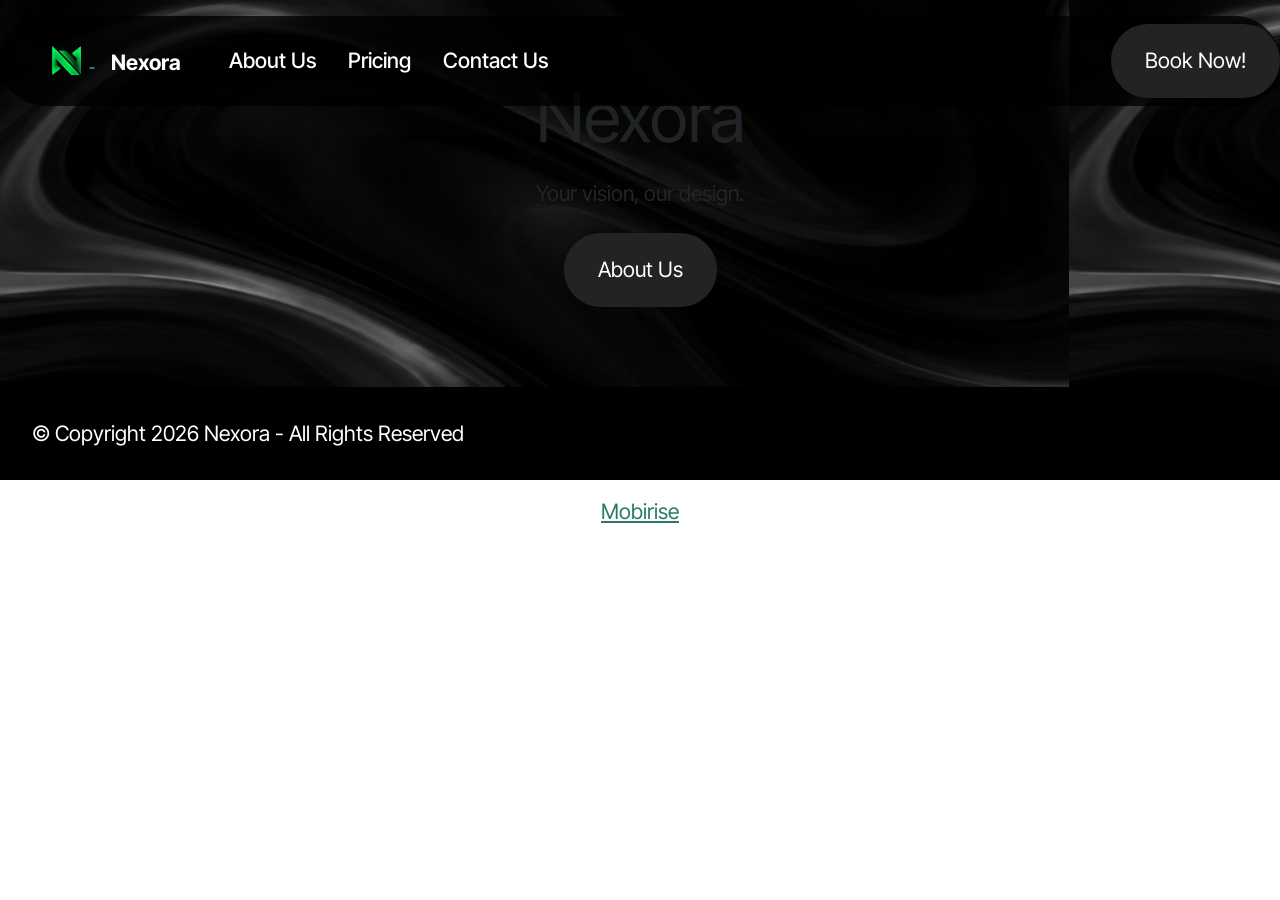
==== commit e00f060b: "Add files via upload" ====
--- a/Nexora/index.html
+++ b/Nexora/index.html
@@ -18,7 +18,7 @@
   <link rel="stylesheet" href="assets/theme/css/style.css">
   <link rel="preload" href="https://fonts.googleapis.com/css?family=Inter+Tight:100,200,300,400,500,600,700,800,900,100i,200i,300i,400i,500i,600i,700i,800i,900i&display=swap" as="style" onload="this.onload=null;this.rel='stylesheet'">
   <noscript><link rel="stylesheet" href="https://fonts.googleapis.com/css?family=Inter+Tight:100,200,300,400,500,600,700,800,900,100i,200i,300i,400i,500i,600i,700i,800i,900i&display=swap"></noscript>
-  <link rel="preload" as="style" href="assets/mobirise/css/mbr-additional.css?v=Pu36u7"><link rel="stylesheet" href="assets/mobirise/css/mbr-additional.css?v=Pu36u7" type="text/css">
+  <link rel="preload" as="style" href="assets/mobirise/css/mbr-additional.css?v=X7FKOw"><link rel="stylesheet" href="assets/mobirise/css/mbr-additional.css?v=X7FKOw" type="text/css">
 
   
   
@@ -49,16 +49,16 @@
 			</button>
 			<div class="collapse navbar-collapse" id="navbarSupportedContent">
 				<ul class="navbar-nav nav-dropdown" data-app-modern-menu="true"><li class="nav-item">
-						<a class="nav-link link text-danger display-4" href="https://mobiri.se">About</a>
+						<a class="nav-link link text-danger text-primary display-4" href="page1.html">About Us</a>
 					</li>
 					<li class="nav-item">
-						<a class="nav-link link text-danger display-4" href="https://mobiri.se" aria-expanded="false">Services</a>
+						<a class="nav-link link text-danger text-primary display-4" href="page2.html" aria-expanded="false">Pricing</a>
 					</li>
 					<li class="nav-item">
-						<a class="nav-link link text-danger display-4" href="https://mobiri.se">Contact Us</a>
+						<a class="nav-link link text-danger text-primary display-4" href="page3.html">Contact Us</a>
 					</li></ul>
 				
-				<div class="navbar-buttons mbr-section-btn"><a class="btn btn-black display-4" href="https://mobiri.se">Book Now!</a></div>
+				<div class="navbar-buttons mbr-section-btn"><a class="btn btn-black display-4" href="page3.html">Book Now!</a></div>
 			</div>
 		</div>
 	</nav>
@@ -76,7 +76,7 @@
 				
 				<p class="mbr-fonts-style mbr-text mbr-white mb-4 display-7">
 					Your vision, our design.</p>
-				<div class="mbr-section-btn"><a class="btn btn-black display-7" href="https://mobiri.se">About Us</a></div>
+				<div class="mbr-section-btn"><a class="btn btn-black display-7" href="page1.html">About Us</a></div>
 			</div>
 		</div>
 	</div>
@@ -97,7 +97,7 @@
             </div>
         </div>
     </div>
-</section><section class="display-7" style="padding: 0;align-items: center;justify-content: center;flex-wrap: wrap;    align-content: center;display: flex;position: relative;height: 4rem;"><a href="https://mobiri.se/5196878" style="flex: 1 1;height: 4rem;position: absolute;width: 100%;z-index: 1;"><img alt="" style="height: 4rem;" src="[data-uri]"></a><p style="margin: 0;text-align: center;" class="display-7">&#8204;</p><a style="z-index:1" href="https://mobirise.com/builder/no-code-website-builder.html">No Code Website Builder</a></section><script src="assets/bootstrap/js/bootstrap.bundle.min.js"></script>  <script src="assets/smoothscroll/smooth-scroll.js"></script>  <script src="assets/ytplayer/index.js"></script>  <script src="assets/dropdown/js/navbar-dropdown.js"></script>  <script src="assets/theme/js/script.js"></script>  
+</section><section class="display-7" style="padding: 0;align-items: center;justify-content: center;flex-wrap: wrap;    align-content: center;display: flex;position: relative;height: 4rem;"><a href="https://mobiri.se/5196878" style="flex: 1 1;height: 4rem;position: absolute;width: 100%;z-index: 1;"><img alt="" style="height: 4rem;" src="[data-uri]"></a><p style="margin: 0;text-align: center;" class="display-7">&#8204;</p><a style="z-index:1" href="https://mobirise.com">Mobirise </a></section><script src="assets/bootstrap/js/bootstrap.bundle.min.js"></script>  <script src="assets/smoothscroll/smooth-scroll.js"></script>  <script src="assets/ytplayer/index.js"></script>  <script src="assets/dropdown/js/navbar-dropdown.js"></script>  <script src="assets/theme/js/script.js"></script>  
   
   
   <input name="animation" type="hidden">
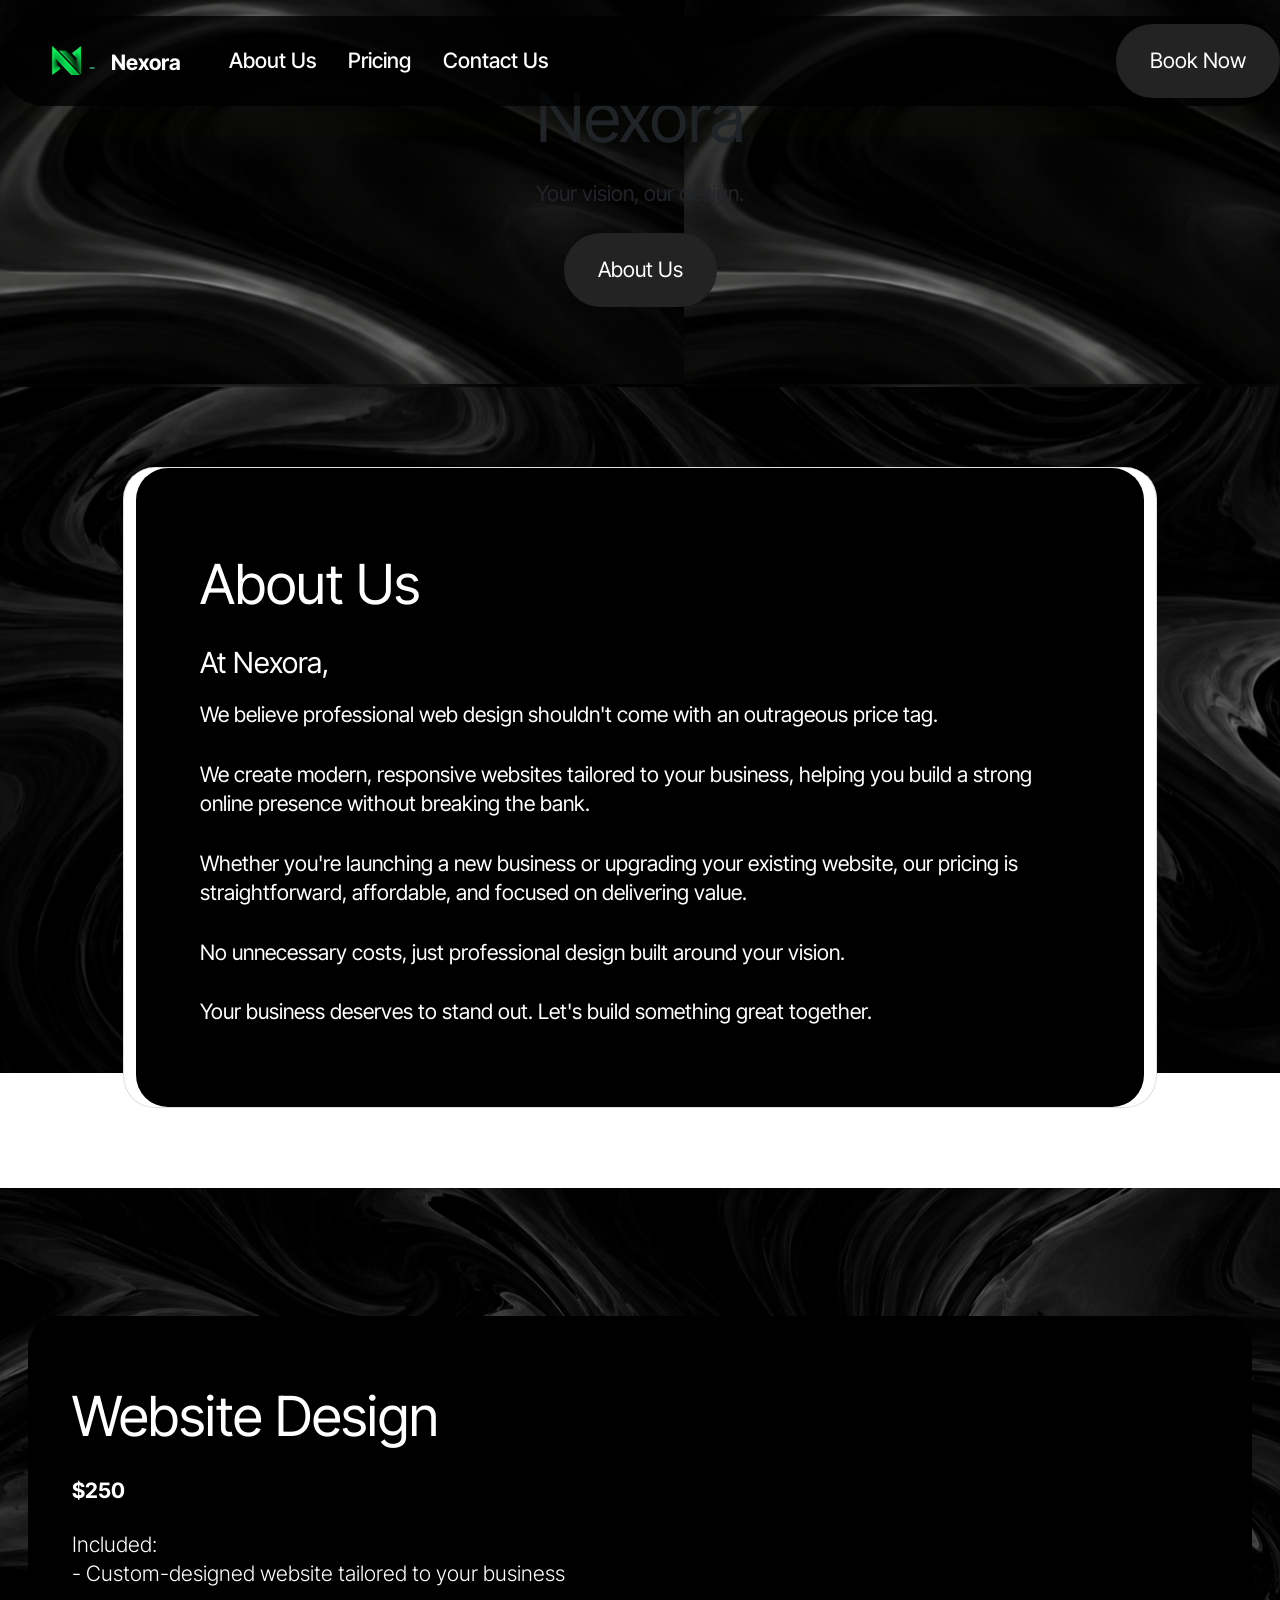
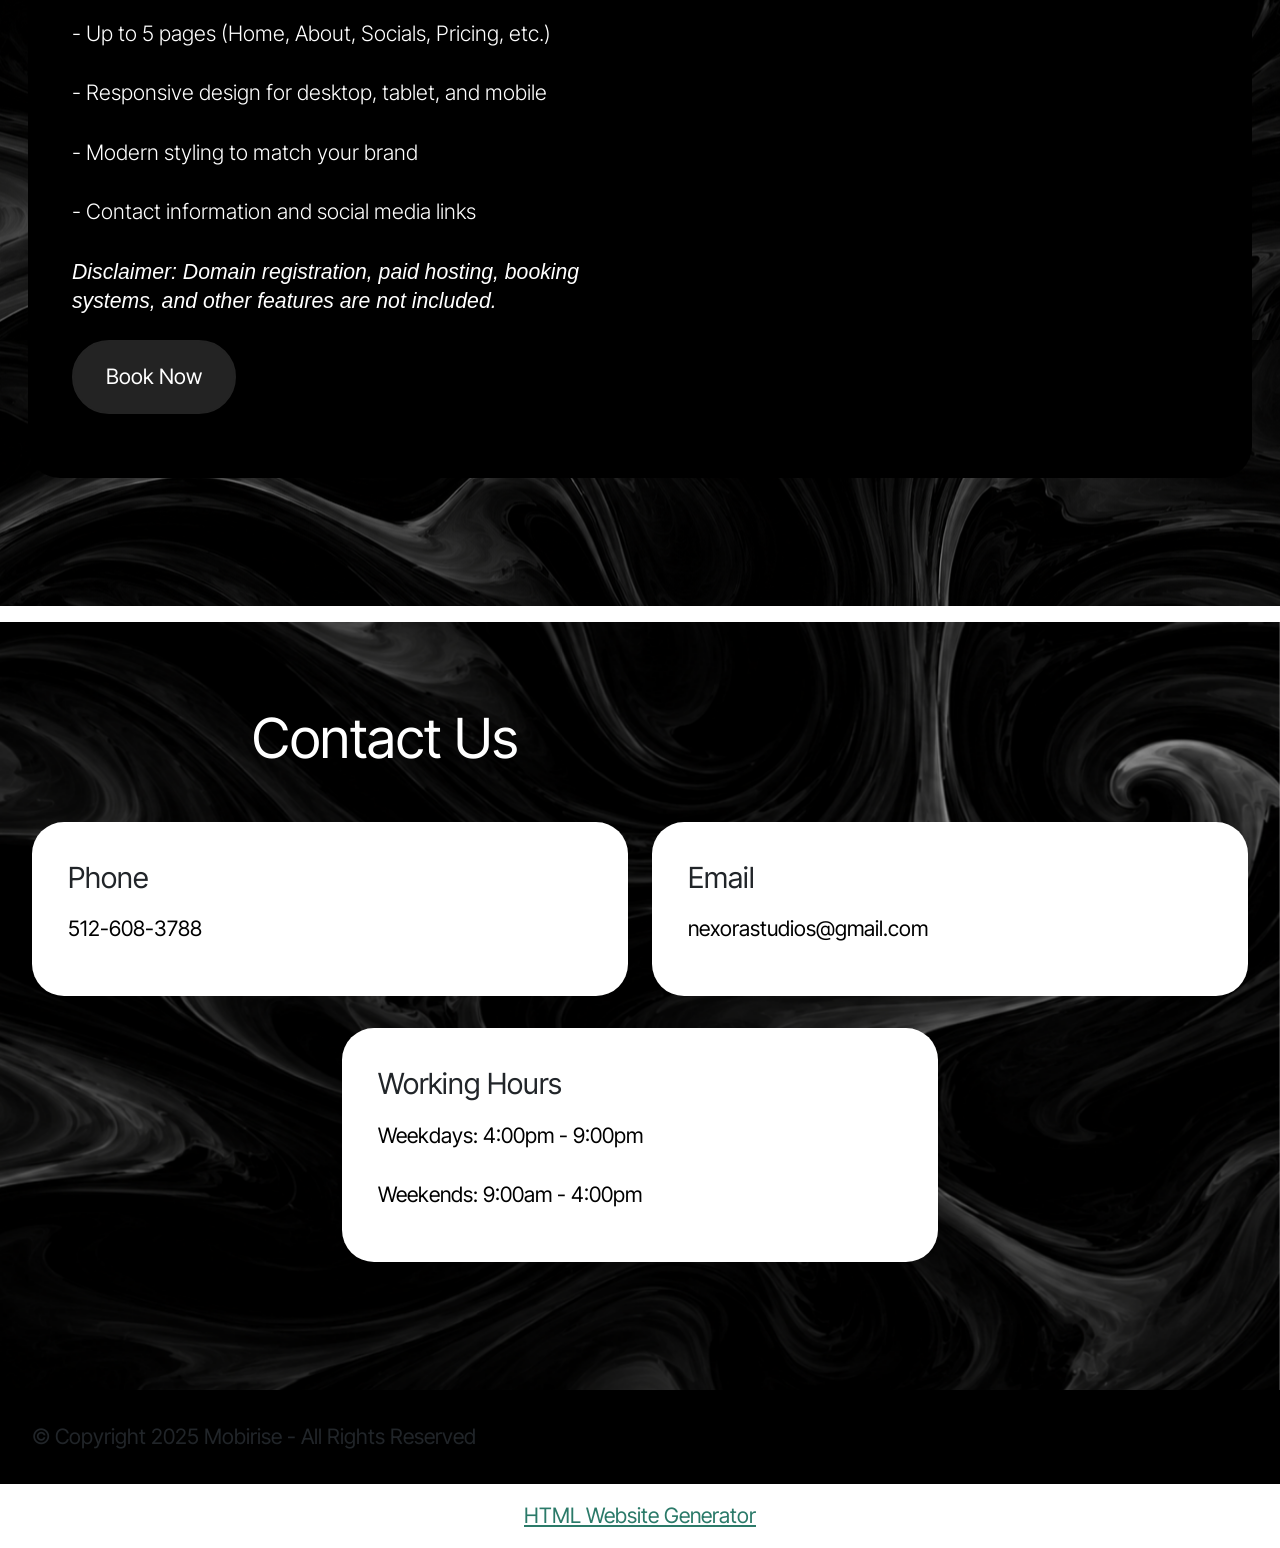
==== commit 2b389539: "Add files via upload" ====
--- a/Nexora/index.html
+++ b/Nexora/index.html
@@ -13,12 +13,13 @@
   <title>Home</title>
   <link rel="stylesheet" href="assets/web/assets/mobirise-icons2/mobirise2.css">
   <link rel="stylesheet" href="assets/bootstrap/css/bootstrap.min.css">
+  <link rel="stylesheet" href="assets/parallax/jarallax.css">
   <link rel="stylesheet" href="assets/animatecss/animate.css">
   <link rel="stylesheet" href="assets/dropdown/css/style.css">
   <link rel="stylesheet" href="assets/theme/css/style.css">
   <link rel="preload" href="https://fonts.googleapis.com/css?family=Inter+Tight:100,200,300,400,500,600,700,800,900,100i,200i,300i,400i,500i,600i,700i,800i,900i&display=swap" as="style" onload="this.onload=null;this.rel='stylesheet'">
   <noscript><link rel="stylesheet" href="https://fonts.googleapis.com/css?family=Inter+Tight:100,200,300,400,500,600,700,800,900,100i,200i,300i,400i,500i,600i,700i,800i,900i&display=swap"></noscript>
-  <link rel="preload" as="style" href="assets/mobirise/css/mbr-additional.css?v=X7FKOw"><link rel="stylesheet" href="assets/mobirise/css/mbr-additional.css?v=X7FKOw" type="text/css">
+  <link rel="preload" as="style" href="assets/mobirise/css/mbr-additional.css?v=2TZERV"><link rel="stylesheet" href="assets/mobirise/css/mbr-additional.css?v=2TZERV" type="text/css">
 
   
   
@@ -37,7 +38,7 @@
 						<img src="assets/images/logo-1-96x96.png" alt="Mobirise Website Builder" style="height: 3rem;">
 					</a>
 				</span>
-				<span class="navbar-caption-wrap"><a class="navbar-caption text-danger display-4" href="https://mobiri.se">Nexora</a></span>
+				<span class="navbar-caption-wrap"><a class="navbar-caption text-danger text-primary display-4" href="index.html#top">Nexora</a></span>
 			</div>
 			<button class="navbar-toggler" type="button" data-toggle="collapse" data-bs-toggle="collapse" data-target="#navbarSupportedContent" data-bs-target="#navbarSupportedContent" aria-controls="navbarNavAltMarkup" aria-expanded="false" aria-label="Toggle navigation">
 				<div class="hamburger">
@@ -49,16 +50,16 @@
 			</button>
 			<div class="collapse navbar-collapse" id="navbarSupportedContent">
 				<ul class="navbar-nav nav-dropdown" data-app-modern-menu="true"><li class="nav-item">
-						<a class="nav-link link text-danger text-primary display-4" href="page1.html">About Us</a>
+						<a class="nav-link link text-danger text-primary display-4" href="index.html#article07-27">About Us</a>
 					</li>
 					<li class="nav-item">
-						<a class="nav-link link text-danger text-primary display-4" href="page2.html" aria-expanded="false">Pricing</a>
+						<a class="nav-link link text-danger text-primary display-4" href="index.html#features025-28" aria-expanded="false">Pricing</a>
 					</li>
 					<li class="nav-item">
-						<a class="nav-link link text-danger text-primary display-4" href="page3.html">Contact Us</a>
+						<a class="nav-link link text-danger text-primary display-4" href="index.html#contacts01-29">Contact Us</a>
 					</li></ul>
 				
-				<div class="navbar-buttons mbr-section-btn"><a class="btn btn-black display-4" href="page3.html">Book Now!</a></div>
+				<div class="navbar-buttons mbr-section-btn"><a class="btn btn-black display-4" href="index.html#contacts01-29">Book Now</a></div>
 			</div>
 		</div>
 	</nav>
@@ -76,13 +77,127 @@
 				
 				<p class="mbr-fonts-style mbr-text mbr-white mb-4 display-7">
 					Your vision, our design.</p>
-				<div class="mbr-section-btn"><a class="btn btn-black display-7" href="page1.html">About Us</a></div>
+				<div class="mbr-section-btn"><a class="btn btn-black display-7" href="index.html#article07-27">About Us</a></div>
 			</div>
 		</div>
 	</div>
 </section>
 
-<section data-bs-version="5.1" class="footer4 cid-vybEgHKGOY" once="footers" id="footer04-26">
+<section data-bs-version="5.1" class="article07 cid-vybPYo3A6i mbr-parallax-background" id="article07-27">
+  
+
+  
+  
+  <div class="container">
+    <div class="row justify-content-center">
+      <div class="card col-md-12 col-lg-10">
+        <div class="card-wrapper">
+          <h3 class="card-title mbr-fonts-style mbr-white mt-3 mb-4 display-2">
+            <strong>About Us</strong></h3>
+          <div class="row card-box align-left">
+            <div class="item features-without-image col-12">
+              <div class="item-wrapper">
+                <h4 class="mbr-section-subtitle mbr-fonts-style mb-3 display-5">
+                  <strong>At Nexora,</strong></h4>
+                <p class="mbr-text mbr-fonts-style display-7">We believe professional web design shouldn't come with an outrageous price tag. <br><br>We create modern, responsive websites tailored to your business, helping you build a strong online presence without breaking the bank.<br><br>Whether you're launching a new business or upgrading your existing website, our pricing is straightforward, affordable, and focused on delivering value.<br><br>No unnecessary costs, just professional design built around your vision.<br><br>Your business deserves to stand out. Let's build something great together.</p>
+              </div>
+            </div>
+            
+            
+            
+          </div>
+          
+        </div>
+      </div>
+    </div>
+  </div>
+</section>
+
+<section data-bs-version="5.1" class="features025 cid-vybQ0cnttS" id="features025-28">
+  
+
+  
+  
+
+  <div class="container">
+    <div class="row justify-content-center align-items-center">
+      <div class="col-12">
+        <div class="card-wrapper">
+          <div class="row">
+            <div class="col-12 col-md-12 col-lg-6 image-wrapper">
+              <img class="w-100" src="assets/images/images321-148x148.png" alt="Mobirise Website Builder">
+            </div>
+            <div class="col-12 col-lg col-md-12">
+              <div class="text-wrapper align-left">
+                <h5 class="mbr-section-title mbr-fonts-style mb-4 display-2">
+                  <strong>Website Design</strong></h5>
+                <p class="price mbr-fonts-style mb-4 display-7"><strong>
+                  $250</strong><br>
+                </p>
+                <p class="mbr-text mbr-fonts-style mb-4 display-4">Included:<br>- Custom-designed website tailored to your business<br><br>- Up to 5 pages (Home, About, Socials, Pricing, etc.)<br><br>- Responsive design for desktop, tablet, and mobile<br><br>- Modern styling to match your brand<br><br>- Contact information and social media links<br><br><em>Disclaimer: Domain registration, paid hosting, booking systems, and other features are not included.</em></p>
+                <div class="mbr-section-btn mt-3"><a class="btn btn-lg btn-black display-7" href="index.html#contacts01-29">Book Now</a></div>
+              </div>
+            </div>
+          </div>
+        </div>
+      </div>
+    </div>
+  </div>
+</section>
+
+<section data-bs-version="5.1" class="contacts01 cid-vybQ1pRTUm mbr-parallax-background" id="contacts01-29">
+    
+
+    
+    
+    <div class="container">
+        <div class="row justify-content-center">
+            <div class="col-12 content-head">
+                <div class="mbr-section-head mb-5">
+                    <h3 class="mbr-section-title mbr-fonts-style align-center mb-0 display-2">
+                        <strong>Contact Us</strong></h3>
+                    
+                </div>
+            </div>
+        </div>
+        <div class="row">
+            <div class="item features-without-image col-12 col-md-6 active">
+                <div class="item-wrapper">
+                    <div class="text-wrapper">
+                        <h6 class="card-title mbr-fonts-style mb-3 display-5">
+                            <strong>Phone</strong>
+                        </h6>
+                        <p class="mbr-text mbr-fonts-style display-7">512-608-3788</p>
+                    </div>
+                </div>
+            </div>
+            <div class="item features-without-image col-12 col-md-6">
+                <div class="item-wrapper">
+                    <div class="text-wrapper">
+                        <h6 class="card-title mbr-fonts-style mb-3 display-5">
+                            <strong>Email</strong>
+                        </h6>
+                        <p class="mbr-text mbr-fonts-style display-7">nexorastudios@gmail.com</p>
+                    </div>
+                </div>
+            </div>
+            
+            <div class="item features-without-image col-12 col-md-6">
+                <div class="item-wrapper">
+                    <div class="text-wrapper">
+                        <h6 class="card-title mbr-fonts-style mb-3 display-5">
+                            <strong>Working Hours</strong>
+                        </h6>
+                        <p class="mbr-text mbr-fonts-style display-7">
+                            Weekdays: 4:00pm - 9:00pm<br><br>Weekends: 9:00am - 4:00pm</p>
+                    </div>
+                </div>
+            </div>
+        </div>
+    </div>
+</section>
+
+<section data-bs-version="5.1" class="footer4 cid-vybQ2uHg0B" once="footers" id="footer04-2a">
 
     
 
@@ -92,12 +207,12 @@
         <div class="media-container-row align-center mbr-white">
             <div class="col-12">
                 <p class="mbr-text mb-0 mbr-fonts-style display-7">
-                    © Copyright 2026 Nexora - All Rights Reserved
+                    © Copyright 2025 Mobirise - All Rights Reserved
                 </p>
             </div>
         </div>
     </div>
-</section><section class="display-7" style="padding: 0;align-items: center;justify-content: center;flex-wrap: wrap;    align-content: center;display: flex;position: relative;height: 4rem;"><a href="https://mobiri.se/5196878" style="flex: 1 1;height: 4rem;position: absolute;width: 100%;z-index: 1;"><img alt="" style="height: 4rem;" src="[data-uri]"></a><p style="margin: 0;text-align: center;" class="display-7">&#8204;</p><a style="z-index:1" href="https://mobirise.com">Mobirise </a></section><script src="assets/bootstrap/js/bootstrap.bundle.min.js"></script>  <script src="assets/smoothscroll/smooth-scroll.js"></script>  <script src="assets/ytplayer/index.js"></script>  <script src="assets/dropdown/js/navbar-dropdown.js"></script>  <script src="assets/theme/js/script.js"></script>  
+</section><section class="display-7" style="padding: 0;align-items: center;justify-content: center;flex-wrap: wrap;    align-content: center;display: flex;position: relative;height: 4rem;"><a href="https://mobiri.se/5196878" style="flex: 1 1;height: 4rem;position: absolute;width: 100%;z-index: 1;"><img alt="" style="height: 4rem;" src="[data-uri]"></a><p style="margin: 0;text-align: center;" class="display-7">&#8204;</p><a style="z-index:1" href="https://mobirise.com/html-builder.html">HTML Website Generator</a></section><script src="assets/bootstrap/js/bootstrap.bundle.min.js"></script>  <script src="assets/parallax/jarallax.js"></script>  <script src="assets/smoothscroll/smooth-scroll.js"></script>  <script src="assets/ytplayer/index.js"></script>  <script src="assets/dropdown/js/navbar-dropdown.js"></script>  <script src="assets/theme/js/script.js"></script>  
   
   
   <input name="animation" type="hidden">
--- a/Nexora/assets/parallax/jarallax.css
+++ b/Nexora/assets/parallax/jarallax.css
@@ -0,0 +1,15 @@
+.jarallax {
+    position: relative;
+    z-index: 0;
+}
+.jarallax > .jarallax-img {
+    position: absolute;
+    object-fit: cover;
+    /* support for plugin https://github.com/bfred-it/object-fit-images */
+    font-family: 'object-fit: cover;';
+    top: 0;
+    left: 0;
+    width: 100%;
+    height: 100%;
+    z-index: -1;
+}
--- a/Nexora/assets/mobirise/css/mbr-additional.css
+++ b/Nexora/assets/mobirise/css/mbr-additional.css
@@ -1347,7 +1347,7 @@
 }
 .cid-vy4GH1Z59R {
   display: flex;
-  background-image: url("../../../assets/images/backround1-1-1672x941.png");
+  background-image: url("../../../assets/images/backround1-3-1672x941.png");
 }
 .cid-vy4GH1Z59R .mbr-overlay {
   background-color: #f92c50;
@@ -1406,582 +1406,15 @@
 .cid-vy4GH1Z59R .mbr-section-btn {
   text-align: center;
 }
-.cid-vybEgHKGOY {
-  padding-top: 2rem;
-  padding-bottom: 2rem;
-  background-color: #000000;
-  overflow: hidden;
-}
-.cid-vybEgHKGOY .media-container-row .mbr-text {
-  color: #ffffff;
-}
-.cid-vy4FR2Bn2H {
-  z-index: 1000;
-  width: 100%;
-  position: relative;
-}
-.cid-vy4FR2Bn2H .dropdown-item:before {
-  font-family: Moririse2 !important;
-  content: "\e966";
-  display: inline-block;
-  width: 0;
-  position: absolute;
-  left: 1rem;
-  top: 0.5rem;
-  margin-right: 0.5rem;
-  line-height: 1;
-  font-size: inherit;
-  vertical-align: middle;
-  text-align: center;
-  overflow: hidden;
-  transform: scale(0, 1);
-  transition: all 0.25s ease-in-out;
-}
-@media (max-width: 767px) {
-  .cid-vy4FR2Bn2H .navbar-toggler {
-    transform: scale(0.8);
-  }
-}
-.cid-vy4FR2Bn2H .navbar-brand {
-  flex-shrink: 0;
-  align-items: center;
-  margin-right: 0;
-  padding: 10px 0;
-  transition: all 0.3s;
-  word-break: break-word;
-  z-index: 1;
-}
-.cid-vy4FR2Bn2H .navbar-brand img {
-  max-width: 100%;
-  max-height: 100%;
-  border-radius: 0px !important;
-}
-.cid-vy4FR2Bn2H .navbar-brand .navbar-caption {
-  line-height: inherit !important;
-}
-.cid-vy4FR2Bn2H .navbar-brand .navbar-logo a {
-  outline: none;
-}
-.cid-vy4FR2Bn2H .navbar-nav {
-  margin: auto;
-  margin-left: 0;
-}
-.cid-vy4FR2Bn2H .navbar-nav .nav-item {
-  padding: 0 !important;
-  transition: .3s all !important;
-}
-.cid-vy4FR2Bn2H .navbar-nav .nav-item .nav-link {
-  padding: 16px !important;
-  margin: 0 !important;
-  border-radius: 1rem !important;
-  transition: .3s all !important;
-}
-.cid-vy4FR2Bn2H .navbar-nav .nav-item .nav-link:hover {
-  background-color: rgba(27, 31, 10, 0.06);
-}
-.cid-vy4FR2Bn2H .navbar-nav .open .nav-link::after {
-  transform: rotate(180deg);
-}
-@media (min-width: 992px) {
-  .cid-vy4FR2Bn2H .navbar-nav .open .nav-link::before {
-    content: "";
-    width: 100%;
-    height: 20px;
-    top: 100%;
-    background: transparent;
-    position: absolute;
-  }
-}
-.cid-vy4FR2Bn2H .navbar-nav .dropdown-item {
-  padding: 12px !important;
-  border-radius: 0.5rem !important;
-  margin: 0 8px !important;
-  transition: .3s all !important;
-}
-.cid-vy4FR2Bn2H .navbar-nav .dropdown-item:hover {
-  background-color: rgba(27, 31, 10, 0.06);
-}
-@media (min-width: 992px) {
-  .cid-vy4FR2Bn2H .navbar-nav {
-    padding-left: 1.5rem;
-  }
-}
-.cid-vy4FR2Bn2H .nav-link {
-  width: fit-content;
-  position: relative;
-}
-.cid-vy4FR2Bn2H .navbar-logo {
-  padding-left: 2rem;
-  margin: 0 !important;
-}
-@media (max-width: 767px) {
-  .cid-vy4FR2Bn2H .navbar-logo {
-    padding-left: 1rem;
-  }
-}
-.cid-vy4FR2Bn2H .navbar-caption {
-  padding-left: 1rem;
-  padding-right: .5rem;
-}
-@media (max-width: 767px) {
-  .cid-vy4FR2Bn2H .nav-dropdown {
-    padding-bottom: 0.5rem;
-  }
-}
-.cid-vy4FR2Bn2H .nav-dropdown .link.dropdown-toggle::after {
-  margin-left: 0.5rem;
-  margin-top: 0.2rem;
-  transition: .3s all;
-}
-.cid-vy4FR2Bn2H .container {
-  display: flex;
-  height: 90px;
-  padding: 0.5rem 0.6rem;
-  flex-wrap: nowrap;
-  background: rgba(0, 0, 0, 0.8) !important;
-  left: 0;
-  right: 0;
-  -webkit-box-pack: justify;
-  -ms-flex-pack: justify;
-  justify-content: flex-end;
-  -webkit-box-align: center;
-  -webkit-align-items: center;
-  -ms-flex-align: center;
-  align-items: center;
-  border-radius: 100vw;
-  margin-top: 1rem;
-  background-color: #000000;
-  box-shadow: 0 30px 60px 0 rgba(27, 31, 10, 0.08);
-}
-@media (max-width: 992px) {
-  .cid-vy4FR2Bn2H .container {
-    padding-right: 2rem;
-  }
-}
-@media (max-width: 767px) {
-  .cid-vy4FR2Bn2H .container {
-    width: 95%;
-    height: 56px !important;
-    padding-right: 1rem;
-    margin-top: 0rem;
-  }
-}
-.cid-vy4FR2Bn2H .iconfont-wrapper {
-  color: #000000 !important;
-  font-size: 1.5rem;
-  padding-right: 0.5rem;
-}
-.cid-vy4FR2Bn2H .dropdown-menu {
-  flex-wrap: wrap;
-  flex-direction: column;
-  max-width: 100%;
-  padding: 12px 4px !important;
-  border-radius: 1.5rem;
-  transition: .3s all !important;
-  min-width: auto;
-  background: #000000;
-  background: rgba(0, 0, 0, 0.8) !important;
-}
-.cid-vy4FR2Bn2H .nav-item:focus,
-.cid-vy4FR2Bn2H .nav-link:focus {
-  outline: none;
-}
-.cid-vy4FR2Bn2H .dropdown .dropdown-menu .dropdown-item {
-  width: auto;
-  transition: all 0.25s ease-in-out;
-}
-.cid-vy4FR2Bn2H .dropdown .dropdown-menu .dropdown-item::after {
-  right: 0.5rem;
-}
-.cid-vy4FR2Bn2H .dropdown .dropdown-menu .dropdown-item .mbr-iconfont {
-  margin-right: 0.5rem;
-  vertical-align: sub;
-}
-.cid-vy4FR2Bn2H .dropdown .dropdown-menu .dropdown-item .mbr-iconfont:before {
-  display: inline-block;
-  transform: scale(1, 1);
-  transition: all 0.25s ease-in-out;
-}
-.cid-vy4FR2Bn2H .collapsed .dropdown-menu .dropdown-item:before {
-  display: none;
-}
-.cid-vy4FR2Bn2H .collapsed .dropdown .dropdown-menu .dropdown-item {
-  padding: 0.235em 1.5em 0.235em 1.5em !important;
-  transition: none;
-  margin: 0 !important;
-}
-.cid-vy4FR2Bn2H .navbar {
-  min-height: 90px;
-  transition: all 0.3s;
-  border-bottom: 1px solid transparent;
-  background: transparent !important;
-  padding: 0 !important;
-  border: none !important;
-  box-shadow: none !important;
-  border-radius: 0 !important;
-}
-.cid-vy4FR2Bn2H .navbar.opened {
-  transition: all 0.3s;
-}
-.cid-vy4FR2Bn2H .navbar .dropdown-item {
-  padding: 0.5rem 1.8rem;
-}
-.cid-vy4FR2Bn2H .navbar .navbar-logo img {
-  width: auto;
-}
-.cid-vy4FR2Bn2H .navbar .navbar-collapse {
-  z-index: 1;
-  justify-content: flex-end;
-}
-.cid-vy4FR2Bn2H .navbar.collapsed {
-  justify-content: center;
-}
-.cid-vy4FR2Bn2H .navbar.collapsed .nav-item .nav-link::before {
-  display: none;
-}
-.cid-vy4FR2Bn2H .navbar.collapsed.opened .dropdown-menu {
-  top: 0;
-}
-@media (min-width: 992px) {
-  .cid-vy4FR2Bn2H .navbar.collapsed.opened:not(.navbar-short) .navbar-collapse {
-    max-height: calc(98.5vh - 3rem);
-  }
-}
-.cid-vy4FR2Bn2H .navbar.collapsed .dropdown-menu .dropdown-submenu {
-  left: 0 !important;
-}
-.cid-vy4FR2Bn2H .navbar.collapsed .dropdown-menu .dropdown-item:after {
-  right: auto;
-}
-.cid-vy4FR2Bn2H .navbar.collapsed .dropdown-menu .dropdown-toggle[data-toggle="dropdown-submenu"]:after {
-  margin-left: 0.5rem;
-  margin-top: 0.2rem;
-  border-top: 0.35em solid;
-  border-right: 0.35em solid transparent;
-  border-left: 0.35em solid transparent;
-  border-bottom: 0;
-  top: 41%;
-}
-.cid-vy4FR2Bn2H .navbar.collapsed ul.navbar-nav li {
-  margin: auto;
-}
-.cid-vy4FR2Bn2H .navbar.collapsed .dropdown-menu .dropdown-item {
-  padding: 0.25rem 1.5rem;
-  text-align: center;
-}
-.cid-vy4FR2Bn2H .navbar.collapsed .icons-menu {
-  padding-left: 0;
-  padding-right: 0;
-  padding-top: 0.5rem;
-  padding-bottom: 0.5rem;
-}
-@media (max-width: 767px) {
-  .cid-vy4FR2Bn2H .navbar {
-    min-height: 72px;
-  }
-  .cid-vy4FR2Bn2H .navbar .navbar-logo img {
-    height: 2rem !important;
-  }
-}
-@media (max-width: 991px) {
-  .cid-vy4FR2Bn2H .navbar .nav-item .nav-link::before {
-    display: none;
-  }
-  .cid-vy4FR2Bn2H .navbar.opened .dropdown-menu {
-    top: 0;
-  }
-  .cid-vy4FR2Bn2H .navbar .dropdown-menu .dropdown-submenu {
-    left: 0 !important;
-  }
-  .cid-vy4FR2Bn2H .navbar .dropdown-menu .dropdown-item:after {
-    right: auto;
-  }
-  .cid-vy4FR2Bn2H .navbar .dropdown-menu .dropdown-toggle[data-toggle="dropdown-submenu"]:after {
-    margin-left: 0.5rem;
-    margin-top: 0.2rem;
-    border-top: 0.35em solid;
-    border-right: 0.35em solid transparent;
-    border-left: 0.35em solid transparent;
-    border-bottom: 0;
-    top: 40%;
-  }
-  .cid-vy4FR2Bn2H .navbar .dropdown-menu .dropdown-item {
-    padding: 0.25rem 1.5rem !important;
-    text-align: center;
-  }
-  .cid-vy4FR2Bn2H .navbar .navbar-brand {
-    flex-shrink: initial;
-    flex-basis: auto;
-    word-break: break-word;
-    padding-right: 10px;
-  }
-  .cid-vy4FR2Bn2H .navbar .navbar-toggler {
-    flex-basis: auto;
-  }
-  .cid-vy4FR2Bn2H .navbar .icons-menu {
-    padding-left: 0;
-    padding-top: 0.5rem;
-    padding-bottom: 0.5rem;
-  }
-}
-.cid-vy4FR2Bn2H .navbar.navbar-short .navbar-logo img {
-  height: 2rem;
-}
-.cid-vy4FR2Bn2H .dropdown-item.active,
-.cid-vy4FR2Bn2H .dropdown-item:active {
-  background-color: transparent;
-}
-.cid-vy4FR2Bn2H .navbar-expand-lg .navbar-nav .nav-link {
-  padding: 0;
-}
-.cid-vy4FR2Bn2H .nav-dropdown .link.dropdown-toggle {
-  margin-right: 1.667em;
-}
-.cid-vy4FR2Bn2H .nav-dropdown .link.dropdown-toggle[aria-expanded="true"] {
-  margin-right: 0;
-  padding: 0.667em 1.667em;
-}
-.cid-vy4FR2Bn2H .navbar.navbar-expand-lg .dropdown .dropdown-menu {
-  background: #000000;
-}
-.cid-vy4FR2Bn2H .navbar.navbar-expand-lg .dropdown .dropdown-menu .dropdown-submenu {
-  margin: 0;
-  left: 105%;
-  transform: none;
-  top: -12px;
-}
-.cid-vy4FR2Bn2H .navbar .dropdown.open > .dropdown-menu {
-  display: flex;
-}
-.cid-vy4FR2Bn2H ul.navbar-nav {
-  flex-wrap: wrap;
-}
-.cid-vy4FR2Bn2H .navbar-buttons {
-  text-align: center;
-  min-width: 140px;
-}
-@media (max-width: 992px) {
-  .cid-vy4FR2Bn2H .navbar-buttons {
-    text-align: left;
-  }
-}
-.cid-vy4FR2Bn2H button.navbar-toggler {
-  outline: none;
-  width: 31px;
-  height: 20px;
-  cursor: pointer;
-  transition: all 0.2s;
-  position: relative;
-  align-self: center;
-}
-.cid-vy4FR2Bn2H button.navbar-toggler .hamburger span {
-  position: absolute;
-  right: 0;
-  width: 30px;
-  height: 2px;
-  border-right: 5px;
-  background-color: #000000;
-}
-.cid-vy4FR2Bn2H button.navbar-toggler .hamburger span:nth-child(1) {
-  top: 0;
-  transition: all 0.2s;
-}
-.cid-vy4FR2Bn2H button.navbar-toggler .hamburger span:nth-child(2) {
-  top: 8px;
-  transition: all 0.15s;
-}
-.cid-vy4FR2Bn2H button.navbar-toggler .hamburger span:nth-child(3) {
-  top: 8px;
-  transition: all 0.15s;
-}
-.cid-vy4FR2Bn2H button.navbar-toggler .hamburger span:nth-child(4) {
-  top: 16px;
-  transition: all 0.2s;
-}
-.cid-vy4FR2Bn2H nav.opened .hamburger span:nth-child(1) {
-  top: 8px;
-  width: 0;
-  opacity: 0;
-  right: 50%;
-  transition: all 0.2s;
-}
-.cid-vy4FR2Bn2H nav.opened .hamburger span:nth-child(2) {
-  transform: rotate(45deg);
-  transition: all 0.25s;
-}
-.cid-vy4FR2Bn2H nav.opened .hamburger span:nth-child(3) {
-  transform: rotate(-45deg);
-  transition: all 0.25s;
-}
-.cid-vy4FR2Bn2H nav.opened .hamburger span:nth-child(4) {
-  top: 8px;
-  width: 0;
-  opacity: 0;
-  right: 50%;
-  transition: all 0.2s;
-}
-.cid-vy4FR2Bn2H .navbar-dropdown {
-  padding: 0 1rem;
-}
-.cid-vy4FR2Bn2H a.nav-link {
-  display: flex;
-  align-items: center;
-  justify-content: center;
-}
-.cid-vy4FR2Bn2H .icons-menu {
-  flex-wrap: nowrap;
-  display: flex;
-  justify-content: center;
-  padding-left: 1rem;
-  padding-right: 1rem;
-  padding-top: 0.3rem;
-  text-align: center;
-}
-@media (max-width: 992px) {
-  .cid-vy4FR2Bn2H .icons-menu {
-    justify-content: flex-start;
-    margin-bottom: .5rem;
-  }
-}
-@media screen and (-ms-high-contrast: active), (-ms-high-contrast: none) {
-  .cid-vy4FR2Bn2H .navbar {
-    height: 70px;
-  }
-  .cid-vy4FR2Bn2H .navbar.opened {
-    height: auto;
-  }
-  .cid-vy4FR2Bn2H .nav-item .nav-link:hover::before {
-    width: 175%;
-    max-width: calc(100% + 2rem);
-    left: -1rem;
-  }
-}
-.cid-vy4FR2Bn2H .navbar .dropdown > .dropdown-menu {
-  display: none;
-  width: max-content;
-  max-width: 500px !important;
-  transform: translateX(-50%);
-  top: calc(100% + 20px);
-  left: 50%;
-}
-.cid-vy4FR2Bn2H .navbar .dropdown > .dropdown-menu .dropdown-item {
-  line-height: 1 !important;
-}
-.cid-vy4FR2Bn2H .navbar .dropdown > .dropdown-menu .dropdown .dropdown-item {
-  align-items: center;
-  display: flex;
-  height: max-content !important;
-  min-height: max-content !important;
-}
-.cid-vy4FR2Bn2H .navbar .dropdown > .dropdown-menu .dropdown .dropdown-item::after {
-  display: inline-block;
-  position: static;
-  margin-left: 0.5rem;
-  margin-top: 0;
-  margin-right: 0;
-  margin-bottom: 0;
-  transition: .3s all;
-  transform: rotate(-90deg);
-}
-.cid-vy4FR2Bn2H .navbar .dropdown > .dropdown-menu .dropdown.open .dropdown-item::after {
-  transform: rotate(0deg);
-}
-.cid-vy4FR2Bn2H .mbr-section-btn {
-  margin: -0.6rem -0.6rem;
-}
-.cid-vy4FR2Bn2H .navbar-toggler {
-  margin-left: 12px;
-  margin-right: 8px;
-  order: 1000;
-}
-@media (max-width: 991px) {
-  .cid-vy4FR2Bn2H .navbar-brand {
-    margin-right: auto;
-  }
-  .cid-vy4FR2Bn2H .navbar-collapse {
-    z-index: -1 !important;
-    position: absolute;
-    top: 110%;
-    left: 0;
-    width: 100%;
-    padding: 1rem;
-    border-radius: 1.5rem;
-    background: #000000;
-    opacity: 1;
-    border-color: rgba(0, 0, 0, 0.8) !important;
-    background: rgba(0, 0, 0, 0.8) !important;
-    backdrop-filter: blur(8px);
-  }
-  .cid-vy4FR2Bn2H .navbar-nav .nav-item .nav-link::after {
-    margin-left: 10px;
-  }
-  .cid-vy4FR2Bn2H .navbar-nav .dropdown-item:hover {
-    background-color: rgba(27, 31, 10, 0.06);
-  }
-  .cid-vy4FR2Bn2H .navbar .dropdown > .dropdown-menu {
-    max-width: 100% !important;
-    transform: translateX(0);
-    top: 10px;
-    left: 0;
-    padding: 8px !important;
-    border-radius: 1rem;
-    background-color: rgba(27, 31, 10, 0.04) !important;
-  }
-  .cid-vy4FR2Bn2H .navbar .dropdown > .dropdown-menu .dropdown-item {
-    padding: 8px !important;
-    line-height: 1 !important;
-    margin-bottom: 4px !important;
-  }
-  .cid-vy4FR2Bn2H .navbar .dropdown > .dropdown-menu .dropdown .dropdown-item {
-    align-items: center;
-    display: flex;
-    height: max-content !important;
-    min-height: max-content !important;
-  }
-  .cid-vy4FR2Bn2H .navbar .dropdown > .dropdown-menu .dropdown .dropdown-item::after {
-    display: inline-block;
-    position: static;
-    margin-left: 0.5rem;
-    margin-top: 0;
-    margin-right: 0;
-    margin-bottom: 0;
-    transition: .3s all;
-    transform: rotate(0deg);
-  }
-  .cid-vy4FR2Bn2H .navbar .dropdown > .dropdown-menu .dropdown.open .dropdown-item::after {
-    transform: rotate(180deg);
-  }
-  .cid-vy4FR2Bn2H .navbar .dropdown > .dropdown-menu .dropdown-submenu {
-    position: static;
-    width: 100%;
-    max-width: 100% !important;
-    transform: translateX(0) !important;
-    top: 0;
-    left: 0;
-    padding: 8px !important;
-    border-radius: 1rem;
-    background-color: rgba(27, 31, 10, 0.04) !important;
-  }
-  .cid-vy4FR2Bn2H .navbar .dropdown.open > .dropdown-menu {
-    display: flex !important;
-    flex-direction: column;
-    align-items: flex-start;
-  }
-}
-@media (max-width: 575px) {
-  .cid-vy4FR2Bn2H .navbar-collapse {
-    padding: 1rem;
-  }
-}
-.cid-vybChJyptm {
+.cid-vybPYo3A6i {
   padding-top: 5rem;
   padding-bottom: 5rem;
-  background-image: url("../../../assets/images/untitled-1-1672x941.png");
-}
-.cid-vybChJyptm .mbr-fallback-image.disabled {
+  background-image: url("../../../assets/images/untitled-3-1672x941.png");
+}
+.cid-vybPYo3A6i .mbr-fallback-image.disabled {
   display: none;
 }
-.cid-vybChJyptm .mbr-fallback-image {
+.cid-vybPYo3A6i .mbr-fallback-image {
   display: block;
   background-size: cover;
   background-position: center center;
@@ -1990,610 +1423,43 @@
   position: absolute;
   top: 0;
 }
-.cid-vybChJyptm .card-wrapper {
+.cid-vybPYo3A6i .card-wrapper {
   background: #000000;
 }
 @media (max-width: 767px) {
-  .cid-vybChJyptm .card-wrapper {
+  .cid-vybPYo3A6i .card-wrapper {
     padding: 2rem 1.5rem;
   }
 }
 @media (min-width: 768px) and (max-width: 991px) {
-  .cid-vybChJyptm .card-wrapper {
+  .cid-vybPYo3A6i .card-wrapper {
     padding: 2.25rem;
   }
 }
 @media (min-width: 992px) {
-  .cid-vybChJyptm .card-wrapper {
+  .cid-vybPYo3A6i .card-wrapper {
     padding: 4rem;
   }
 }
-.cid-vybChJyptm .mbr-text,
-.cid-vybChJyptm .mbr-section-btn {
+.cid-vybPYo3A6i .mbr-text,
+.cid-vybPYo3A6i .mbr-section-btn {
   color: #ffffff;
   text-align: left;
 }
-.cid-vybChJyptm .card-title,
-.cid-vybChJyptm .card-box {
+.cid-vybPYo3A6i .card-title,
+.cid-vybPYo3A6i .card-box {
   text-align: left;
   color: #ffffff;
 }
-.cid-vybEgHKGOY {
-  padding-top: 2rem;
-  padding-bottom: 2rem;
-  background-color: #000000;
-  overflow: hidden;
-}
-.cid-vybEgHKGOY .media-container-row .mbr-text {
-  color: #ffffff;
-}
-.cid-vy4FR2Bn2H {
-  z-index: 1000;
-  width: 100%;
-  position: relative;
-}
-.cid-vy4FR2Bn2H .dropdown-item:before {
-  font-family: Moririse2 !important;
-  content: "\e966";
-  display: inline-block;
-  width: 0;
-  position: absolute;
-  left: 1rem;
-  top: 0.5rem;
-  margin-right: 0.5rem;
-  line-height: 1;
-  font-size: inherit;
-  vertical-align: middle;
-  text-align: center;
-  overflow: hidden;
-  transform: scale(0, 1);
-  transition: all 0.25s ease-in-out;
-}
-@media (max-width: 767px) {
-  .cid-vy4FR2Bn2H .navbar-toggler {
-    transform: scale(0.8);
-  }
-}
-.cid-vy4FR2Bn2H .navbar-brand {
-  flex-shrink: 0;
-  align-items: center;
-  margin-right: 0;
-  padding: 10px 0;
-  transition: all 0.3s;
-  word-break: break-word;
-  z-index: 1;
-}
-.cid-vy4FR2Bn2H .navbar-brand img {
-  max-width: 100%;
-  max-height: 100%;
-  border-radius: 0px !important;
-}
-.cid-vy4FR2Bn2H .navbar-brand .navbar-caption {
-  line-height: inherit !important;
-}
-.cid-vy4FR2Bn2H .navbar-brand .navbar-logo a {
-  outline: none;
-}
-.cid-vy4FR2Bn2H .navbar-nav {
-  margin: auto;
-  margin-left: 0;
-}
-.cid-vy4FR2Bn2H .navbar-nav .nav-item {
-  padding: 0 !important;
-  transition: .3s all !important;
-}
-.cid-vy4FR2Bn2H .navbar-nav .nav-item .nav-link {
-  padding: 16px !important;
-  margin: 0 !important;
-  border-radius: 1rem !important;
-  transition: .3s all !important;
-}
-.cid-vy4FR2Bn2H .navbar-nav .nav-item .nav-link:hover {
-  background-color: rgba(27, 31, 10, 0.06);
-}
-.cid-vy4FR2Bn2H .navbar-nav .open .nav-link::after {
-  transform: rotate(180deg);
-}
-@media (min-width: 992px) {
-  .cid-vy4FR2Bn2H .navbar-nav .open .nav-link::before {
-    content: "";
-    width: 100%;
-    height: 20px;
-    top: 100%;
-    background: transparent;
-    position: absolute;
-  }
-}
-.cid-vy4FR2Bn2H .navbar-nav .dropdown-item {
-  padding: 12px !important;
-  border-radius: 0.5rem !important;
-  margin: 0 8px !important;
-  transition: .3s all !important;
-}
-.cid-vy4FR2Bn2H .navbar-nav .dropdown-item:hover {
-  background-color: rgba(27, 31, 10, 0.06);
-}
-@media (min-width: 992px) {
-  .cid-vy4FR2Bn2H .navbar-nav {
-    padding-left: 1.5rem;
-  }
-}
-.cid-vy4FR2Bn2H .nav-link {
-  width: fit-content;
-  position: relative;
-}
-.cid-vy4FR2Bn2H .navbar-logo {
-  padding-left: 2rem;
-  margin: 0 !important;
-}
-@media (max-width: 767px) {
-  .cid-vy4FR2Bn2H .navbar-logo {
-    padding-left: 1rem;
-  }
-}
-.cid-vy4FR2Bn2H .navbar-caption {
-  padding-left: 1rem;
-  padding-right: .5rem;
-}
-@media (max-width: 767px) {
-  .cid-vy4FR2Bn2H .nav-dropdown {
-    padding-bottom: 0.5rem;
-  }
-}
-.cid-vy4FR2Bn2H .nav-dropdown .link.dropdown-toggle::after {
-  margin-left: 0.5rem;
-  margin-top: 0.2rem;
-  transition: .3s all;
-}
-.cid-vy4FR2Bn2H .container {
-  display: flex;
-  height: 90px;
-  padding: 0.5rem 0.6rem;
-  flex-wrap: nowrap;
-  background: rgba(0, 0, 0, 0.8) !important;
-  left: 0;
-  right: 0;
-  -webkit-box-pack: justify;
-  -ms-flex-pack: justify;
-  justify-content: flex-end;
-  -webkit-box-align: center;
-  -webkit-align-items: center;
-  -ms-flex-align: center;
-  align-items: center;
-  border-radius: 100vw;
-  margin-top: 1rem;
-  background-color: #000000;
-  box-shadow: 0 30px 60px 0 rgba(27, 31, 10, 0.08);
-}
-@media (max-width: 992px) {
-  .cid-vy4FR2Bn2H .container {
-    padding-right: 2rem;
-  }
-}
-@media (max-width: 767px) {
-  .cid-vy4FR2Bn2H .container {
-    width: 95%;
-    height: 56px !important;
-    padding-right: 1rem;
-    margin-top: 0rem;
-  }
-}
-.cid-vy4FR2Bn2H .iconfont-wrapper {
-  color: #000000 !important;
-  font-size: 1.5rem;
-  padding-right: 0.5rem;
-}
-.cid-vy4FR2Bn2H .dropdown-menu {
-  flex-wrap: wrap;
-  flex-direction: column;
-  max-width: 100%;
-  padding: 12px 4px !important;
-  border-radius: 1.5rem;
-  transition: .3s all !important;
-  min-width: auto;
-  background: #000000;
-  background: rgba(0, 0, 0, 0.8) !important;
-}
-.cid-vy4FR2Bn2H .nav-item:focus,
-.cid-vy4FR2Bn2H .nav-link:focus {
-  outline: none;
-}
-.cid-vy4FR2Bn2H .dropdown .dropdown-menu .dropdown-item {
-  width: auto;
-  transition: all 0.25s ease-in-out;
-}
-.cid-vy4FR2Bn2H .dropdown .dropdown-menu .dropdown-item::after {
-  right: 0.5rem;
-}
-.cid-vy4FR2Bn2H .dropdown .dropdown-menu .dropdown-item .mbr-iconfont {
-  margin-right: 0.5rem;
-  vertical-align: sub;
-}
-.cid-vy4FR2Bn2H .dropdown .dropdown-menu .dropdown-item .mbr-iconfont:before {
-  display: inline-block;
-  transform: scale(1, 1);
-  transition: all 0.25s ease-in-out;
-}
-.cid-vy4FR2Bn2H .collapsed .dropdown-menu .dropdown-item:before {
-  display: none;
-}
-.cid-vy4FR2Bn2H .collapsed .dropdown .dropdown-menu .dropdown-item {
-  padding: 0.235em 1.5em 0.235em 1.5em !important;
-  transition: none;
-  margin: 0 !important;
-}
-.cid-vy4FR2Bn2H .navbar {
-  min-height: 90px;
-  transition: all 0.3s;
-  border-bottom: 1px solid transparent;
-  background: transparent !important;
-  padding: 0 !important;
-  border: none !important;
-  box-shadow: none !important;
-  border-radius: 0 !important;
-}
-.cid-vy4FR2Bn2H .navbar.opened {
-  transition: all 0.3s;
-}
-.cid-vy4FR2Bn2H .navbar .dropdown-item {
-  padding: 0.5rem 1.8rem;
-}
-.cid-vy4FR2Bn2H .navbar .navbar-logo img {
-  width: auto;
-}
-.cid-vy4FR2Bn2H .navbar .navbar-collapse {
-  z-index: 1;
-  justify-content: flex-end;
-}
-.cid-vy4FR2Bn2H .navbar.collapsed {
-  justify-content: center;
-}
-.cid-vy4FR2Bn2H .navbar.collapsed .nav-item .nav-link::before {
-  display: none;
-}
-.cid-vy4FR2Bn2H .navbar.collapsed.opened .dropdown-menu {
-  top: 0;
-}
-@media (min-width: 992px) {
-  .cid-vy4FR2Bn2H .navbar.collapsed.opened:not(.navbar-short) .navbar-collapse {
-    max-height: calc(98.5vh - 3rem);
-  }
-}
-.cid-vy4FR2Bn2H .navbar.collapsed .dropdown-menu .dropdown-submenu {
-  left: 0 !important;
-}
-.cid-vy4FR2Bn2H .navbar.collapsed .dropdown-menu .dropdown-item:after {
-  right: auto;
-}
-.cid-vy4FR2Bn2H .navbar.collapsed .dropdown-menu .dropdown-toggle[data-toggle="dropdown-submenu"]:after {
-  margin-left: 0.5rem;
-  margin-top: 0.2rem;
-  border-top: 0.35em solid;
-  border-right: 0.35em solid transparent;
-  border-left: 0.35em solid transparent;
-  border-bottom: 0;
-  top: 41%;
-}
-.cid-vy4FR2Bn2H .navbar.collapsed ul.navbar-nav li {
-  margin: auto;
-}
-.cid-vy4FR2Bn2H .navbar.collapsed .dropdown-menu .dropdown-item {
-  padding: 0.25rem 1.5rem;
-  text-align: center;
-}
-.cid-vy4FR2Bn2H .navbar.collapsed .icons-menu {
-  padding-left: 0;
-  padding-right: 0;
-  padding-top: 0.5rem;
-  padding-bottom: 0.5rem;
-}
-@media (max-width: 767px) {
-  .cid-vy4FR2Bn2H .navbar {
-    min-height: 72px;
-  }
-  .cid-vy4FR2Bn2H .navbar .navbar-logo img {
-    height: 2rem !important;
-  }
-}
-@media (max-width: 991px) {
-  .cid-vy4FR2Bn2H .navbar .nav-item .nav-link::before {
-    display: none;
-  }
-  .cid-vy4FR2Bn2H .navbar.opened .dropdown-menu {
-    top: 0;
-  }
-  .cid-vy4FR2Bn2H .navbar .dropdown-menu .dropdown-submenu {
-    left: 0 !important;
-  }
-  .cid-vy4FR2Bn2H .navbar .dropdown-menu .dropdown-item:after {
-    right: auto;
-  }
-  .cid-vy4FR2Bn2H .navbar .dropdown-menu .dropdown-toggle[data-toggle="dropdown-submenu"]:after {
-    margin-left: 0.5rem;
-    margin-top: 0.2rem;
-    border-top: 0.35em solid;
-    border-right: 0.35em solid transparent;
-    border-left: 0.35em solid transparent;
-    border-bottom: 0;
-    top: 40%;
-  }
-  .cid-vy4FR2Bn2H .navbar .dropdown-menu .dropdown-item {
-    padding: 0.25rem 1.5rem !important;
-    text-align: center;
-  }
-  .cid-vy4FR2Bn2H .navbar .navbar-brand {
-    flex-shrink: initial;
-    flex-basis: auto;
-    word-break: break-word;
-    padding-right: 10px;
-  }
-  .cid-vy4FR2Bn2H .navbar .navbar-toggler {
-    flex-basis: auto;
-  }
-  .cid-vy4FR2Bn2H .navbar .icons-menu {
-    padding-left: 0;
-    padding-top: 0.5rem;
-    padding-bottom: 0.5rem;
-  }
-}
-.cid-vy4FR2Bn2H .navbar.navbar-short .navbar-logo img {
-  height: 2rem;
-}
-.cid-vy4FR2Bn2H .dropdown-item.active,
-.cid-vy4FR2Bn2H .dropdown-item:active {
-  background-color: transparent;
-}
-.cid-vy4FR2Bn2H .navbar-expand-lg .navbar-nav .nav-link {
-  padding: 0;
-}
-.cid-vy4FR2Bn2H .nav-dropdown .link.dropdown-toggle {
-  margin-right: 1.667em;
-}
-.cid-vy4FR2Bn2H .nav-dropdown .link.dropdown-toggle[aria-expanded="true"] {
-  margin-right: 0;
-  padding: 0.667em 1.667em;
-}
-.cid-vy4FR2Bn2H .navbar.navbar-expand-lg .dropdown .dropdown-menu {
-  background: #000000;
-}
-.cid-vy4FR2Bn2H .navbar.navbar-expand-lg .dropdown .dropdown-menu .dropdown-submenu {
-  margin: 0;
-  left: 105%;
-  transform: none;
-  top: -12px;
-}
-.cid-vy4FR2Bn2H .navbar .dropdown.open > .dropdown-menu {
-  display: flex;
-}
-.cid-vy4FR2Bn2H ul.navbar-nav {
-  flex-wrap: wrap;
-}
-.cid-vy4FR2Bn2H .navbar-buttons {
-  text-align: center;
-  min-width: 140px;
-}
-@media (max-width: 992px) {
-  .cid-vy4FR2Bn2H .navbar-buttons {
-    text-align: left;
-  }
-}
-.cid-vy4FR2Bn2H button.navbar-toggler {
-  outline: none;
-  width: 31px;
-  height: 20px;
-  cursor: pointer;
-  transition: all 0.2s;
-  position: relative;
-  align-self: center;
-}
-.cid-vy4FR2Bn2H button.navbar-toggler .hamburger span {
-  position: absolute;
-  right: 0;
-  width: 30px;
-  height: 2px;
-  border-right: 5px;
-  background-color: #000000;
-}
-.cid-vy4FR2Bn2H button.navbar-toggler .hamburger span:nth-child(1) {
-  top: 0;
-  transition: all 0.2s;
-}
-.cid-vy4FR2Bn2H button.navbar-toggler .hamburger span:nth-child(2) {
-  top: 8px;
-  transition: all 0.15s;
-}
-.cid-vy4FR2Bn2H button.navbar-toggler .hamburger span:nth-child(3) {
-  top: 8px;
-  transition: all 0.15s;
-}
-.cid-vy4FR2Bn2H button.navbar-toggler .hamburger span:nth-child(4) {
-  top: 16px;
-  transition: all 0.2s;
-}
-.cid-vy4FR2Bn2H nav.opened .hamburger span:nth-child(1) {
-  top: 8px;
-  width: 0;
-  opacity: 0;
-  right: 50%;
-  transition: all 0.2s;
-}
-.cid-vy4FR2Bn2H nav.opened .hamburger span:nth-child(2) {
-  transform: rotate(45deg);
-  transition: all 0.25s;
-}
-.cid-vy4FR2Bn2H nav.opened .hamburger span:nth-child(3) {
-  transform: rotate(-45deg);
-  transition: all 0.25s;
-}
-.cid-vy4FR2Bn2H nav.opened .hamburger span:nth-child(4) {
-  top: 8px;
-  width: 0;
-  opacity: 0;
-  right: 50%;
-  transition: all 0.2s;
-}
-.cid-vy4FR2Bn2H .navbar-dropdown {
-  padding: 0 1rem;
-}
-.cid-vy4FR2Bn2H a.nav-link {
-  display: flex;
-  align-items: center;
-  justify-content: center;
-}
-.cid-vy4FR2Bn2H .icons-menu {
-  flex-wrap: nowrap;
-  display: flex;
-  justify-content: center;
-  padding-left: 1rem;
-  padding-right: 1rem;
-  padding-top: 0.3rem;
-  text-align: center;
-}
-@media (max-width: 992px) {
-  .cid-vy4FR2Bn2H .icons-menu {
-    justify-content: flex-start;
-    margin-bottom: .5rem;
-  }
-}
-@media screen and (-ms-high-contrast: active), (-ms-high-contrast: none) {
-  .cid-vy4FR2Bn2H .navbar {
-    height: 70px;
-  }
-  .cid-vy4FR2Bn2H .navbar.opened {
-    height: auto;
-  }
-  .cid-vy4FR2Bn2H .nav-item .nav-link:hover::before {
-    width: 175%;
-    max-width: calc(100% + 2rem);
-    left: -1rem;
-  }
-}
-.cid-vy4FR2Bn2H .navbar .dropdown > .dropdown-menu {
-  display: none;
-  width: max-content;
-  max-width: 500px !important;
-  transform: translateX(-50%);
-  top: calc(100% + 20px);
-  left: 50%;
-}
-.cid-vy4FR2Bn2H .navbar .dropdown > .dropdown-menu .dropdown-item {
-  line-height: 1 !important;
-}
-.cid-vy4FR2Bn2H .navbar .dropdown > .dropdown-menu .dropdown .dropdown-item {
-  align-items: center;
-  display: flex;
-  height: max-content !important;
-  min-height: max-content !important;
-}
-.cid-vy4FR2Bn2H .navbar .dropdown > .dropdown-menu .dropdown .dropdown-item::after {
-  display: inline-block;
-  position: static;
-  margin-left: 0.5rem;
-  margin-top: 0;
-  margin-right: 0;
-  margin-bottom: 0;
-  transition: .3s all;
-  transform: rotate(-90deg);
-}
-.cid-vy4FR2Bn2H .navbar .dropdown > .dropdown-menu .dropdown.open .dropdown-item::after {
-  transform: rotate(0deg);
-}
-.cid-vy4FR2Bn2H .mbr-section-btn {
-  margin: -0.6rem -0.6rem;
-}
-.cid-vy4FR2Bn2H .navbar-toggler {
-  margin-left: 12px;
-  margin-right: 8px;
-  order: 1000;
-}
-@media (max-width: 991px) {
-  .cid-vy4FR2Bn2H .navbar-brand {
-    margin-right: auto;
-  }
-  .cid-vy4FR2Bn2H .navbar-collapse {
-    z-index: -1 !important;
-    position: absolute;
-    top: 110%;
-    left: 0;
-    width: 100%;
-    padding: 1rem;
-    border-radius: 1.5rem;
-    background: #000000;
-    opacity: 1;
-    border-color: rgba(0, 0, 0, 0.8) !important;
-    background: rgba(0, 0, 0, 0.8) !important;
-    backdrop-filter: blur(8px);
-  }
-  .cid-vy4FR2Bn2H .navbar-nav .nav-item .nav-link::after {
-    margin-left: 10px;
-  }
-  .cid-vy4FR2Bn2H .navbar-nav .dropdown-item:hover {
-    background-color: rgba(27, 31, 10, 0.06);
-  }
-  .cid-vy4FR2Bn2H .navbar .dropdown > .dropdown-menu {
-    max-width: 100% !important;
-    transform: translateX(0);
-    top: 10px;
-    left: 0;
-    padding: 8px !important;
-    border-radius: 1rem;
-    background-color: rgba(27, 31, 10, 0.04) !important;
-  }
-  .cid-vy4FR2Bn2H .navbar .dropdown > .dropdown-menu .dropdown-item {
-    padding: 8px !important;
-    line-height: 1 !important;
-    margin-bottom: 4px !important;
-  }
-  .cid-vy4FR2Bn2H .navbar .dropdown > .dropdown-menu .dropdown .dropdown-item {
-    align-items: center;
-    display: flex;
-    height: max-content !important;
-    min-height: max-content !important;
-  }
-  .cid-vy4FR2Bn2H .navbar .dropdown > .dropdown-menu .dropdown .dropdown-item::after {
-    display: inline-block;
-    position: static;
-    margin-left: 0.5rem;
-    margin-top: 0;
-    margin-right: 0;
-    margin-bottom: 0;
-    transition: .3s all;
-    transform: rotate(0deg);
-  }
-  .cid-vy4FR2Bn2H .navbar .dropdown > .dropdown-menu .dropdown.open .dropdown-item::after {
-    transform: rotate(180deg);
-  }
-  .cid-vy4FR2Bn2H .navbar .dropdown > .dropdown-menu .dropdown-submenu {
-    position: static;
-    width: 100%;
-    max-width: 100% !important;
-    transform: translateX(0) !important;
-    top: 0;
-    left: 0;
-    padding: 8px !important;
-    border-radius: 1rem;
-    background-color: rgba(27, 31, 10, 0.04) !important;
-  }
-  .cid-vy4FR2Bn2H .navbar .dropdown.open > .dropdown-menu {
-    display: flex !important;
-    flex-direction: column;
-    align-items: flex-start;
-  }
-}
-@media (max-width: 575px) {
-  .cid-vy4FR2Bn2H .navbar-collapse {
-    padding: 1rem;
-  }
-}
-.cid-vybCQttEyE {
+.cid-vybQ0cnttS {
   padding-top: 8rem;
   padding-bottom: 8rem;
-  background-image: url("../../../assets/images/untitled-2-1672x941.png");
-}
-.cid-vybCQttEyE .mbr-fallback-image.disabled {
+  background-image: url("../../../assets/images/untitled-4-1672x941.png");
+}
+.cid-vybQ0cnttS .mbr-fallback-image.disabled {
   display: none;
 }
-.cid-vybCQttEyE .mbr-fallback-image {
+.cid-vybQ0cnttS .mbr-fallback-image {
   display: block;
   background-size: cover;
   background-position: center center;
@@ -2602,634 +1468,67 @@
   position: absolute;
   top: 0;
 }
-.cid-vybCQttEyE .card-wrapper {
+.cid-vybQ0cnttS .card-wrapper {
   overflow: hidden;
   background: #000000;
 }
-.cid-vybCQttEyE .text-wrapper {
+.cid-vybQ0cnttS .text-wrapper {
   padding: 4rem 3rem;
 }
 @media (min-width: 768px) and (max-width: 991px) {
-  .cid-vybCQttEyE .text-wrapper {
+  .cid-vybQ0cnttS .text-wrapper {
     padding: 2.25rem;
   }
 }
 @media (max-width: 767px) {
-  .cid-vybCQttEyE .text-wrapper {
+  .cid-vybQ0cnttS .text-wrapper {
     padding: 1.5rem;
   }
 }
-.cid-vybCQttEyE .row {
+.cid-vybQ0cnttS .row {
   align-items: center;
   margin-right: -1rem;
   margin-left: -1rem;
 }
-.cid-vybCQttEyE .row {
+.cid-vybQ0cnttS .row {
   flex-direction: row-reverse;
 }
-.cid-vybCQttEyE .image-wrapper {
+.cid-vybQ0cnttS .image-wrapper {
   padding: 0 1rem;
 }
-.cid-vybCQttEyE img,
-.cid-vybCQttEyE .image-wrapper {
-  height: 400px;
+.cid-vybQ0cnttS img,
+.cid-vybQ0cnttS .image-wrapper {
+  height: 600px;
   object-fit: cover;
 }
 @media (max-width: 767px) {
-  .cid-vybCQttEyE img,
-  .cid-vybCQttEyE .image-wrapper {
+  .cid-vybQ0cnttS img,
+  .cid-vybQ0cnttS .image-wrapper {
     max-height: 350px;
   }
 }
-.cid-vybCQttEyE .mbr-section-title {
+.cid-vybQ0cnttS .mbr-section-title {
   color: #ffffff;
 }
-.cid-vybCQttEyE .mbr-text {
+.cid-vybQ0cnttS .mbr-text {
   color: #000000;
 }
-.cid-vybCQttEyE .price {
+.cid-vybQ0cnttS .price {
   color: #ffffff;
 }
-.cid-vybCQttEyE .mbr-text,
-.cid-vybCQttEyE .mbr-section-btn {
+.cid-vybQ0cnttS .mbr-text,
+.cid-vybQ0cnttS .mbr-section-btn {
   color: #ffffff;
 }
-.cid-vybEgHKGOY {
-  padding-top: 2rem;
-  padding-bottom: 2rem;
-  background-color: #000000;
-  overflow: hidden;
-}
-.cid-vybEgHKGOY .media-container-row .mbr-text {
-  color: #ffffff;
-}
-.cid-vy4FR2Bn2H {
-  z-index: 1000;
-  width: 100%;
-  position: relative;
-}
-.cid-vy4FR2Bn2H .dropdown-item:before {
-  font-family: Moririse2 !important;
-  content: "\e966";
-  display: inline-block;
-  width: 0;
-  position: absolute;
-  left: 1rem;
-  top: 0.5rem;
-  margin-right: 0.5rem;
-  line-height: 1;
-  font-size: inherit;
-  vertical-align: middle;
-  text-align: center;
-  overflow: hidden;
-  transform: scale(0, 1);
-  transition: all 0.25s ease-in-out;
-}
-@media (max-width: 767px) {
-  .cid-vy4FR2Bn2H .navbar-toggler {
-    transform: scale(0.8);
-  }
-}
-.cid-vy4FR2Bn2H .navbar-brand {
-  flex-shrink: 0;
-  align-items: center;
-  margin-right: 0;
-  padding: 10px 0;
-  transition: all 0.3s;
-  word-break: break-word;
-  z-index: 1;
-}
-.cid-vy4FR2Bn2H .navbar-brand img {
-  max-width: 100%;
-  max-height: 100%;
-  border-radius: 0px !important;
-}
-.cid-vy4FR2Bn2H .navbar-brand .navbar-caption {
-  line-height: inherit !important;
-}
-.cid-vy4FR2Bn2H .navbar-brand .navbar-logo a {
-  outline: none;
-}
-.cid-vy4FR2Bn2H .navbar-nav {
-  margin: auto;
-  margin-left: 0;
-}
-.cid-vy4FR2Bn2H .navbar-nav .nav-item {
-  padding: 0 !important;
-  transition: .3s all !important;
-}
-.cid-vy4FR2Bn2H .navbar-nav .nav-item .nav-link {
-  padding: 16px !important;
-  margin: 0 !important;
-  border-radius: 1rem !important;
-  transition: .3s all !important;
-}
-.cid-vy4FR2Bn2H .navbar-nav .nav-item .nav-link:hover {
-  background-color: rgba(27, 31, 10, 0.06);
-}
-.cid-vy4FR2Bn2H .navbar-nav .open .nav-link::after {
-  transform: rotate(180deg);
-}
-@media (min-width: 992px) {
-  .cid-vy4FR2Bn2H .navbar-nav .open .nav-link::before {
-    content: "";
-    width: 100%;
-    height: 20px;
-    top: 100%;
-    background: transparent;
-    position: absolute;
-  }
-}
-.cid-vy4FR2Bn2H .navbar-nav .dropdown-item {
-  padding: 12px !important;
-  border-radius: 0.5rem !important;
-  margin: 0 8px !important;
-  transition: .3s all !important;
-}
-.cid-vy4FR2Bn2H .navbar-nav .dropdown-item:hover {
-  background-color: rgba(27, 31, 10, 0.06);
-}
-@media (min-width: 992px) {
-  .cid-vy4FR2Bn2H .navbar-nav {
-    padding-left: 1.5rem;
-  }
-}
-.cid-vy4FR2Bn2H .nav-link {
-  width: fit-content;
-  position: relative;
-}
-.cid-vy4FR2Bn2H .navbar-logo {
-  padding-left: 2rem;
-  margin: 0 !important;
-}
-@media (max-width: 767px) {
-  .cid-vy4FR2Bn2H .navbar-logo {
-    padding-left: 1rem;
-  }
-}
-.cid-vy4FR2Bn2H .navbar-caption {
-  padding-left: 1rem;
-  padding-right: .5rem;
-}
-@media (max-width: 767px) {
-  .cid-vy4FR2Bn2H .nav-dropdown {
-    padding-bottom: 0.5rem;
-  }
-}
-.cid-vy4FR2Bn2H .nav-dropdown .link.dropdown-toggle::after {
-  margin-left: 0.5rem;
-  margin-top: 0.2rem;
-  transition: .3s all;
-}
-.cid-vy4FR2Bn2H .container {
-  display: flex;
-  height: 90px;
-  padding: 0.5rem 0.6rem;
-  flex-wrap: nowrap;
-  background: rgba(0, 0, 0, 0.8) !important;
-  left: 0;
-  right: 0;
-  -webkit-box-pack: justify;
-  -ms-flex-pack: justify;
-  justify-content: flex-end;
-  -webkit-box-align: center;
-  -webkit-align-items: center;
-  -ms-flex-align: center;
-  align-items: center;
-  border-radius: 100vw;
-  margin-top: 1rem;
-  background-color: #000000;
-  box-shadow: 0 30px 60px 0 rgba(27, 31, 10, 0.08);
-}
-@media (max-width: 992px) {
-  .cid-vy4FR2Bn2H .container {
-    padding-right: 2rem;
-  }
-}
-@media (max-width: 767px) {
-  .cid-vy4FR2Bn2H .container {
-    width: 95%;
-    height: 56px !important;
-    padding-right: 1rem;
-    margin-top: 0rem;
-  }
-}
-.cid-vy4FR2Bn2H .iconfont-wrapper {
-  color: #000000 !important;
-  font-size: 1.5rem;
-  padding-right: 0.5rem;
-}
-.cid-vy4FR2Bn2H .dropdown-menu {
-  flex-wrap: wrap;
-  flex-direction: column;
-  max-width: 100%;
-  padding: 12px 4px !important;
-  border-radius: 1.5rem;
-  transition: .3s all !important;
-  min-width: auto;
-  background: #000000;
-  background: rgba(0, 0, 0, 0.8) !important;
-}
-.cid-vy4FR2Bn2H .nav-item:focus,
-.cid-vy4FR2Bn2H .nav-link:focus {
-  outline: none;
-}
-.cid-vy4FR2Bn2H .dropdown .dropdown-menu .dropdown-item {
-  width: auto;
-  transition: all 0.25s ease-in-out;
-}
-.cid-vy4FR2Bn2H .dropdown .dropdown-menu .dropdown-item::after {
-  right: 0.5rem;
-}
-.cid-vy4FR2Bn2H .dropdown .dropdown-menu .dropdown-item .mbr-iconfont {
-  margin-right: 0.5rem;
-  vertical-align: sub;
-}
-.cid-vy4FR2Bn2H .dropdown .dropdown-menu .dropdown-item .mbr-iconfont:before {
-  display: inline-block;
-  transform: scale(1, 1);
-  transition: all 0.25s ease-in-out;
-}
-.cid-vy4FR2Bn2H .collapsed .dropdown-menu .dropdown-item:before {
-  display: none;
-}
-.cid-vy4FR2Bn2H .collapsed .dropdown .dropdown-menu .dropdown-item {
-  padding: 0.235em 1.5em 0.235em 1.5em !important;
-  transition: none;
-  margin: 0 !important;
-}
-.cid-vy4FR2Bn2H .navbar {
-  min-height: 90px;
-  transition: all 0.3s;
-  border-bottom: 1px solid transparent;
-  background: transparent !important;
-  padding: 0 !important;
-  border: none !important;
-  box-shadow: none !important;
-  border-radius: 0 !important;
-}
-.cid-vy4FR2Bn2H .navbar.opened {
-  transition: all 0.3s;
-}
-.cid-vy4FR2Bn2H .navbar .dropdown-item {
-  padding: 0.5rem 1.8rem;
-}
-.cid-vy4FR2Bn2H .navbar .navbar-logo img {
-  width: auto;
-}
-.cid-vy4FR2Bn2H .navbar .navbar-collapse {
-  z-index: 1;
-  justify-content: flex-end;
-}
-.cid-vy4FR2Bn2H .navbar.collapsed {
-  justify-content: center;
-}
-.cid-vy4FR2Bn2H .navbar.collapsed .nav-item .nav-link::before {
-  display: none;
-}
-.cid-vy4FR2Bn2H .navbar.collapsed.opened .dropdown-menu {
-  top: 0;
-}
-@media (min-width: 992px) {
-  .cid-vy4FR2Bn2H .navbar.collapsed.opened:not(.navbar-short) .navbar-collapse {
-    max-height: calc(98.5vh - 3rem);
-  }
-}
-.cid-vy4FR2Bn2H .navbar.collapsed .dropdown-menu .dropdown-submenu {
-  left: 0 !important;
-}
-.cid-vy4FR2Bn2H .navbar.collapsed .dropdown-menu .dropdown-item:after {
-  right: auto;
-}
-.cid-vy4FR2Bn2H .navbar.collapsed .dropdown-menu .dropdown-toggle[data-toggle="dropdown-submenu"]:after {
-  margin-left: 0.5rem;
-  margin-top: 0.2rem;
-  border-top: 0.35em solid;
-  border-right: 0.35em solid transparent;
-  border-left: 0.35em solid transparent;
-  border-bottom: 0;
-  top: 41%;
-}
-.cid-vy4FR2Bn2H .navbar.collapsed ul.navbar-nav li {
-  margin: auto;
-}
-.cid-vy4FR2Bn2H .navbar.collapsed .dropdown-menu .dropdown-item {
-  padding: 0.25rem 1.5rem;
-  text-align: center;
-}
-.cid-vy4FR2Bn2H .navbar.collapsed .icons-menu {
-  padding-left: 0;
-  padding-right: 0;
-  padding-top: 0.5rem;
-  padding-bottom: 0.5rem;
-}
-@media (max-width: 767px) {
-  .cid-vy4FR2Bn2H .navbar {
-    min-height: 72px;
-  }
-  .cid-vy4FR2Bn2H .navbar .navbar-logo img {
-    height: 2rem !important;
-  }
-}
-@media (max-width: 991px) {
-  .cid-vy4FR2Bn2H .navbar .nav-item .nav-link::before {
-    display: none;
-  }
-  .cid-vy4FR2Bn2H .navbar.opened .dropdown-menu {
-    top: 0;
-  }
-  .cid-vy4FR2Bn2H .navbar .dropdown-menu .dropdown-submenu {
-    left: 0 !important;
-  }
-  .cid-vy4FR2Bn2H .navbar .dropdown-menu .dropdown-item:after {
-    right: auto;
-  }
-  .cid-vy4FR2Bn2H .navbar .dropdown-menu .dropdown-toggle[data-toggle="dropdown-submenu"]:after {
-    margin-left: 0.5rem;
-    margin-top: 0.2rem;
-    border-top: 0.35em solid;
-    border-right: 0.35em solid transparent;
-    border-left: 0.35em solid transparent;
-    border-bottom: 0;
-    top: 40%;
-  }
-  .cid-vy4FR2Bn2H .navbar .dropdown-menu .dropdown-item {
-    padding: 0.25rem 1.5rem !important;
-    text-align: center;
-  }
-  .cid-vy4FR2Bn2H .navbar .navbar-brand {
-    flex-shrink: initial;
-    flex-basis: auto;
-    word-break: break-word;
-    padding-right: 10px;
-  }
-  .cid-vy4FR2Bn2H .navbar .navbar-toggler {
-    flex-basis: auto;
-  }
-  .cid-vy4FR2Bn2H .navbar .icons-menu {
-    padding-left: 0;
-    padding-top: 0.5rem;
-    padding-bottom: 0.5rem;
-  }
-}
-.cid-vy4FR2Bn2H .navbar.navbar-short .navbar-logo img {
-  height: 2rem;
-}
-.cid-vy4FR2Bn2H .dropdown-item.active,
-.cid-vy4FR2Bn2H .dropdown-item:active {
-  background-color: transparent;
-}
-.cid-vy4FR2Bn2H .navbar-expand-lg .navbar-nav .nav-link {
-  padding: 0;
-}
-.cid-vy4FR2Bn2H .nav-dropdown .link.dropdown-toggle {
-  margin-right: 1.667em;
-}
-.cid-vy4FR2Bn2H .nav-dropdown .link.dropdown-toggle[aria-expanded="true"] {
-  margin-right: 0;
-  padding: 0.667em 1.667em;
-}
-.cid-vy4FR2Bn2H .navbar.navbar-expand-lg .dropdown .dropdown-menu {
-  background: #000000;
-}
-.cid-vy4FR2Bn2H .navbar.navbar-expand-lg .dropdown .dropdown-menu .dropdown-submenu {
-  margin: 0;
-  left: 105%;
-  transform: none;
-  top: -12px;
-}
-.cid-vy4FR2Bn2H .navbar .dropdown.open > .dropdown-menu {
-  display: flex;
-}
-.cid-vy4FR2Bn2H ul.navbar-nav {
-  flex-wrap: wrap;
-}
-.cid-vy4FR2Bn2H .navbar-buttons {
-  text-align: center;
-  min-width: 140px;
-}
-@media (max-width: 992px) {
-  .cid-vy4FR2Bn2H .navbar-buttons {
-    text-align: left;
-  }
-}
-.cid-vy4FR2Bn2H button.navbar-toggler {
-  outline: none;
-  width: 31px;
-  height: 20px;
-  cursor: pointer;
-  transition: all 0.2s;
-  position: relative;
-  align-self: center;
-}
-.cid-vy4FR2Bn2H button.navbar-toggler .hamburger span {
-  position: absolute;
-  right: 0;
-  width: 30px;
-  height: 2px;
-  border-right: 5px;
-  background-color: #000000;
-}
-.cid-vy4FR2Bn2H button.navbar-toggler .hamburger span:nth-child(1) {
-  top: 0;
-  transition: all 0.2s;
-}
-.cid-vy4FR2Bn2H button.navbar-toggler .hamburger span:nth-child(2) {
-  top: 8px;
-  transition: all 0.15s;
-}
-.cid-vy4FR2Bn2H button.navbar-toggler .hamburger span:nth-child(3) {
-  top: 8px;
-  transition: all 0.15s;
-}
-.cid-vy4FR2Bn2H button.navbar-toggler .hamburger span:nth-child(4) {
-  top: 16px;
-  transition: all 0.2s;
-}
-.cid-vy4FR2Bn2H nav.opened .hamburger span:nth-child(1) {
-  top: 8px;
-  width: 0;
-  opacity: 0;
-  right: 50%;
-  transition: all 0.2s;
-}
-.cid-vy4FR2Bn2H nav.opened .hamburger span:nth-child(2) {
-  transform: rotate(45deg);
-  transition: all 0.25s;
-}
-.cid-vy4FR2Bn2H nav.opened .hamburger span:nth-child(3) {
-  transform: rotate(-45deg);
-  transition: all 0.25s;
-}
-.cid-vy4FR2Bn2H nav.opened .hamburger span:nth-child(4) {
-  top: 8px;
-  width: 0;
-  opacity: 0;
-  right: 50%;
-  transition: all 0.2s;
-}
-.cid-vy4FR2Bn2H .navbar-dropdown {
-  padding: 0 1rem;
-}
-.cid-vy4FR2Bn2H a.nav-link {
-  display: flex;
-  align-items: center;
-  justify-content: center;
-}
-.cid-vy4FR2Bn2H .icons-menu {
-  flex-wrap: nowrap;
-  display: flex;
-  justify-content: center;
-  padding-left: 1rem;
-  padding-right: 1rem;
-  padding-top: 0.3rem;
-  text-align: center;
-}
-@media (max-width: 992px) {
-  .cid-vy4FR2Bn2H .icons-menu {
-    justify-content: flex-start;
-    margin-bottom: .5rem;
-  }
-}
-@media screen and (-ms-high-contrast: active), (-ms-high-contrast: none) {
-  .cid-vy4FR2Bn2H .navbar {
-    height: 70px;
-  }
-  .cid-vy4FR2Bn2H .navbar.opened {
-    height: auto;
-  }
-  .cid-vy4FR2Bn2H .nav-item .nav-link:hover::before {
-    width: 175%;
-    max-width: calc(100% + 2rem);
-    left: -1rem;
-  }
-}
-.cid-vy4FR2Bn2H .navbar .dropdown > .dropdown-menu {
-  display: none;
-  width: max-content;
-  max-width: 500px !important;
-  transform: translateX(-50%);
-  top: calc(100% + 20px);
-  left: 50%;
-}
-.cid-vy4FR2Bn2H .navbar .dropdown > .dropdown-menu .dropdown-item {
-  line-height: 1 !important;
-}
-.cid-vy4FR2Bn2H .navbar .dropdown > .dropdown-menu .dropdown .dropdown-item {
-  align-items: center;
-  display: flex;
-  height: max-content !important;
-  min-height: max-content !important;
-}
-.cid-vy4FR2Bn2H .navbar .dropdown > .dropdown-menu .dropdown .dropdown-item::after {
-  display: inline-block;
-  position: static;
-  margin-left: 0.5rem;
-  margin-top: 0;
-  margin-right: 0;
-  margin-bottom: 0;
-  transition: .3s all;
-  transform: rotate(-90deg);
-}
-.cid-vy4FR2Bn2H .navbar .dropdown > .dropdown-menu .dropdown.open .dropdown-item::after {
-  transform: rotate(0deg);
-}
-.cid-vy4FR2Bn2H .mbr-section-btn {
-  margin: -0.6rem -0.6rem;
-}
-.cid-vy4FR2Bn2H .navbar-toggler {
-  margin-left: 12px;
-  margin-right: 8px;
-  order: 1000;
-}
-@media (max-width: 991px) {
-  .cid-vy4FR2Bn2H .navbar-brand {
-    margin-right: auto;
-  }
-  .cid-vy4FR2Bn2H .navbar-collapse {
-    z-index: -1 !important;
-    position: absolute;
-    top: 110%;
-    left: 0;
-    width: 100%;
-    padding: 1rem;
-    border-radius: 1.5rem;
-    background: #000000;
-    opacity: 1;
-    border-color: rgba(0, 0, 0, 0.8) !important;
-    background: rgba(0, 0, 0, 0.8) !important;
-    backdrop-filter: blur(8px);
-  }
-  .cid-vy4FR2Bn2H .navbar-nav .nav-item .nav-link::after {
-    margin-left: 10px;
-  }
-  .cid-vy4FR2Bn2H .navbar-nav .dropdown-item:hover {
-    background-color: rgba(27, 31, 10, 0.06);
-  }
-  .cid-vy4FR2Bn2H .navbar .dropdown > .dropdown-menu {
-    max-width: 100% !important;
-    transform: translateX(0);
-    top: 10px;
-    left: 0;
-    padding: 8px !important;
-    border-radius: 1rem;
-    background-color: rgba(27, 31, 10, 0.04) !important;
-  }
-  .cid-vy4FR2Bn2H .navbar .dropdown > .dropdown-menu .dropdown-item {
-    padding: 8px !important;
-    line-height: 1 !important;
-    margin-bottom: 4px !important;
-  }
-  .cid-vy4FR2Bn2H .navbar .dropdown > .dropdown-menu .dropdown .dropdown-item {
-    align-items: center;
-    display: flex;
-    height: max-content !important;
-    min-height: max-content !important;
-  }
-  .cid-vy4FR2Bn2H .navbar .dropdown > .dropdown-menu .dropdown .dropdown-item::after {
-    display: inline-block;
-    position: static;
-    margin-left: 0.5rem;
-    margin-top: 0;
-    margin-right: 0;
-    margin-bottom: 0;
-    transition: .3s all;
-    transform: rotate(0deg);
-  }
-  .cid-vy4FR2Bn2H .navbar .dropdown > .dropdown-menu .dropdown.open .dropdown-item::after {
-    transform: rotate(180deg);
-  }
-  .cid-vy4FR2Bn2H .navbar .dropdown > .dropdown-menu .dropdown-submenu {
-    position: static;
-    width: 100%;
-    max-width: 100% !important;
-    transform: translateX(0) !important;
-    top: 0;
-    left: 0;
-    padding: 8px !important;
-    border-radius: 1rem;
-    background-color: rgba(27, 31, 10, 0.04) !important;
-  }
-  .cid-vy4FR2Bn2H .navbar .dropdown.open > .dropdown-menu {
-    display: flex !important;
-    flex-direction: column;
-    align-items: flex-start;
-  }
-}
-@media (max-width: 575px) {
-  .cid-vy4FR2Bn2H .navbar-collapse {
-    padding: 1rem;
-  }
-}
-.cid-vybDJSzbzm {
+.cid-vybQ1pRTUm {
   padding-top: 6rem;
   padding-bottom: 6rem;
-  background-image: url("../../../assets/images/untitled1-5-1672x941.png");
-}
-.cid-vybDJSzbzm .mbr-fallback-image.disabled {
+  background-image: url("../../../assets/images/untitled-2-1672x941.png");
+}
+.cid-vybQ1pRTUm .mbr-fallback-image.disabled {
   display: none;
 }
-.cid-vybDJSzbzm .mbr-fallback-image {
+.cid-vybQ1pRTUm .mbr-fallback-image {
   display: block;
   background-size: cover;
   background-position: center center;
@@ -3238,18 +1537,18 @@
   position: absolute;
   top: 0;
 }
-.cid-vybDJSzbzm .row {
+.cid-vybQ1pRTUm .row {
   justify-content: center;
 }
-.cid-vybDJSzbzm .item {
+.cid-vybQ1pRTUm .item {
   margin-bottom: 2rem;
 }
 @media (max-width: 767px) {
-  .cid-vybDJSzbzm .item {
+  .cid-vybQ1pRTUm .item {
     margin-bottom: 1rem;
   }
 }
-.cid-vybDJSzbzm .item .item-wrapper {
+.cid-vybQ1pRTUm .item .item-wrapper {
   display: flex;
   flex-direction: column;
   height: 100%;
@@ -3257,27 +1556,27 @@
   padding: 2.25rem;
 }
 @media (min-width: 992px) and (max-width: 1200px) {
-  .cid-vybDJSzbzm .item .item-wrapper {
+  .cid-vybQ1pRTUm .item .item-wrapper {
     padding: 2rem 1.5rem;
   }
 }
 @media (max-width: 767px) {
-  .cid-vybDJSzbzm .item .item-wrapper {
+  .cid-vybQ1pRTUm .item .item-wrapper {
     padding: 2rem 1.5rem;
   }
 }
-.cid-vybDJSzbzm .content-head {
+.cid-vybQ1pRTUm .content-head {
   max-width: 800px;
 }
-.cid-vybDJSzbzm .mbr-section-title {
+.cid-vybQ1pRTUm .mbr-text {
+  color: #000000;
+}
+.cid-vybQ1pRTUm .mbr-section-title {
   color: #ffffff;
 }
-.cid-vybEgHKGOY {
+.cid-vybQ2uHg0B {
   padding-top: 2rem;
   padding-bottom: 2rem;
   background-color: #000000;
   overflow: hidden;
 }
-.cid-vybEgHKGOY .media-container-row .mbr-text {
-  color: #ffffff;
-}
--- a/Nexora/assets/mobirise/css/mbr-additional.css
+++ b/Nexora/assets/mobirise/css/mbr-additional.css
@@ -1347,7 +1347,7 @@
 }
 .cid-vy4GH1Z59R {
   display: flex;
-  background-image: url("../../../assets/images/backround1-1-1672x941.png");
+  background-image: url("../../../assets/images/backround1-3-1672x941.png");
 }
 .cid-vy4GH1Z59R .mbr-overlay {
   background-color: #f92c50;
@@ -1406,582 +1406,15 @@
 .cid-vy4GH1Z59R .mbr-section-btn {
   text-align: center;
 }
-.cid-vybEgHKGOY {
-  padding-top: 2rem;
-  padding-bottom: 2rem;
-  background-color: #000000;
-  overflow: hidden;
-}
-.cid-vybEgHKGOY .media-container-row .mbr-text {
-  color: #ffffff;
-}
-.cid-vy4FR2Bn2H {
-  z-index: 1000;
-  width: 100%;
-  position: relative;
-}
-.cid-vy4FR2Bn2H .dropdown-item:before {
-  font-family: Moririse2 !important;
-  content: "\e966";
-  display: inline-block;
-  width: 0;
-  position: absolute;
-  left: 1rem;
-  top: 0.5rem;
-  margin-right: 0.5rem;
-  line-height: 1;
-  font-size: inherit;
-  vertical-align: middle;
-  text-align: center;
-  overflow: hidden;
-  transform: scale(0, 1);
-  transition: all 0.25s ease-in-out;
-}
-@media (max-width: 767px) {
-  .cid-vy4FR2Bn2H .navbar-toggler {
-    transform: scale(0.8);
-  }
-}
-.cid-vy4FR2Bn2H .navbar-brand {
-  flex-shrink: 0;
-  align-items: center;
-  margin-right: 0;
-  padding: 10px 0;
-  transition: all 0.3s;
-  word-break: break-word;
-  z-index: 1;
-}
-.cid-vy4FR2Bn2H .navbar-brand img {
-  max-width: 100%;
-  max-height: 100%;
-  border-radius: 0px !important;
-}
-.cid-vy4FR2Bn2H .navbar-brand .navbar-caption {
-  line-height: inherit !important;
-}
-.cid-vy4FR2Bn2H .navbar-brand .navbar-logo a {
-  outline: none;
-}
-.cid-vy4FR2Bn2H .navbar-nav {
-  margin: auto;
-  margin-left: 0;
-}
-.cid-vy4FR2Bn2H .navbar-nav .nav-item {
-  padding: 0 !important;
-  transition: .3s all !important;
-}
-.cid-vy4FR2Bn2H .navbar-nav .nav-item .nav-link {
-  padding: 16px !important;
-  margin: 0 !important;
-  border-radius: 1rem !important;
-  transition: .3s all !important;
-}
-.cid-vy4FR2Bn2H .navbar-nav .nav-item .nav-link:hover {
-  background-color: rgba(27, 31, 10, 0.06);
-}
-.cid-vy4FR2Bn2H .navbar-nav .open .nav-link::after {
-  transform: rotate(180deg);
-}
-@media (min-width: 992px) {
-  .cid-vy4FR2Bn2H .navbar-nav .open .nav-link::before {
-    content: "";
-    width: 100%;
-    height: 20px;
-    top: 100%;
-    background: transparent;
-    position: absolute;
-  }
-}
-.cid-vy4FR2Bn2H .navbar-nav .dropdown-item {
-  padding: 12px !important;
-  border-radius: 0.5rem !important;
-  margin: 0 8px !important;
-  transition: .3s all !important;
-}
-.cid-vy4FR2Bn2H .navbar-nav .dropdown-item:hover {
-  background-color: rgba(27, 31, 10, 0.06);
-}
-@media (min-width: 992px) {
-  .cid-vy4FR2Bn2H .navbar-nav {
-    padding-left: 1.5rem;
-  }
-}
-.cid-vy4FR2Bn2H .nav-link {
-  width: fit-content;
-  position: relative;
-}
-.cid-vy4FR2Bn2H .navbar-logo {
-  padding-left: 2rem;
-  margin: 0 !important;
-}
-@media (max-width: 767px) {
-  .cid-vy4FR2Bn2H .navbar-logo {
-    padding-left: 1rem;
-  }
-}
-.cid-vy4FR2Bn2H .navbar-caption {
-  padding-left: 1rem;
-  padding-right: .5rem;
-}
-@media (max-width: 767px) {
-  .cid-vy4FR2Bn2H .nav-dropdown {
-    padding-bottom: 0.5rem;
-  }
-}
-.cid-vy4FR2Bn2H .nav-dropdown .link.dropdown-toggle::after {
-  margin-left: 0.5rem;
-  margin-top: 0.2rem;
-  transition: .3s all;
-}
-.cid-vy4FR2Bn2H .container {
-  display: flex;
-  height: 90px;
-  padding: 0.5rem 0.6rem;
-  flex-wrap: nowrap;
-  background: rgba(0, 0, 0, 0.8) !important;
-  left: 0;
-  right: 0;
-  -webkit-box-pack: justify;
-  -ms-flex-pack: justify;
-  justify-content: flex-end;
-  -webkit-box-align: center;
-  -webkit-align-items: center;
-  -ms-flex-align: center;
-  align-items: center;
-  border-radius: 100vw;
-  margin-top: 1rem;
-  background-color: #000000;
-  box-shadow: 0 30px 60px 0 rgba(27, 31, 10, 0.08);
-}
-@media (max-width: 992px) {
-  .cid-vy4FR2Bn2H .container {
-    padding-right: 2rem;
-  }
-}
-@media (max-width: 767px) {
-  .cid-vy4FR2Bn2H .container {
-    width: 95%;
-    height: 56px !important;
-    padding-right: 1rem;
-    margin-top: 0rem;
-  }
-}
-.cid-vy4FR2Bn2H .iconfont-wrapper {
-  color: #000000 !important;
-  font-size: 1.5rem;
-  padding-right: 0.5rem;
-}
-.cid-vy4FR2Bn2H .dropdown-menu {
-  flex-wrap: wrap;
-  flex-direction: column;
-  max-width: 100%;
-  padding: 12px 4px !important;
-  border-radius: 1.5rem;
-  transition: .3s all !important;
-  min-width: auto;
-  background: #000000;
-  background: rgba(0, 0, 0, 0.8) !important;
-}
-.cid-vy4FR2Bn2H .nav-item:focus,
-.cid-vy4FR2Bn2H .nav-link:focus {
-  outline: none;
-}
-.cid-vy4FR2Bn2H .dropdown .dropdown-menu .dropdown-item {
-  width: auto;
-  transition: all 0.25s ease-in-out;
-}
-.cid-vy4FR2Bn2H .dropdown .dropdown-menu .dropdown-item::after {
-  right: 0.5rem;
-}
-.cid-vy4FR2Bn2H .dropdown .dropdown-menu .dropdown-item .mbr-iconfont {
-  margin-right: 0.5rem;
-  vertical-align: sub;
-}
-.cid-vy4FR2Bn2H .dropdown .dropdown-menu .dropdown-item .mbr-iconfont:before {
-  display: inline-block;
-  transform: scale(1, 1);
-  transition: all 0.25s ease-in-out;
-}
-.cid-vy4FR2Bn2H .collapsed .dropdown-menu .dropdown-item:before {
-  display: none;
-}
-.cid-vy4FR2Bn2H .collapsed .dropdown .dropdown-menu .dropdown-item {
-  padding: 0.235em 1.5em 0.235em 1.5em !important;
-  transition: none;
-  margin: 0 !important;
-}
-.cid-vy4FR2Bn2H .navbar {
-  min-height: 90px;
-  transition: all 0.3s;
-  border-bottom: 1px solid transparent;
-  background: transparent !important;
-  padding: 0 !important;
-  border: none !important;
-  box-shadow: none !important;
-  border-radius: 0 !important;
-}
-.cid-vy4FR2Bn2H .navbar.opened {
-  transition: all 0.3s;
-}
-.cid-vy4FR2Bn2H .navbar .dropdown-item {
-  padding: 0.5rem 1.8rem;
-}
-.cid-vy4FR2Bn2H .navbar .navbar-logo img {
-  width: auto;
-}
-.cid-vy4FR2Bn2H .navbar .navbar-collapse {
-  z-index: 1;
-  justify-content: flex-end;
-}
-.cid-vy4FR2Bn2H .navbar.collapsed {
-  justify-content: center;
-}
-.cid-vy4FR2Bn2H .navbar.collapsed .nav-item .nav-link::before {
-  display: none;
-}
-.cid-vy4FR2Bn2H .navbar.collapsed.opened .dropdown-menu {
-  top: 0;
-}
-@media (min-width: 992px) {
-  .cid-vy4FR2Bn2H .navbar.collapsed.opened:not(.navbar-short) .navbar-collapse {
-    max-height: calc(98.5vh - 3rem);
-  }
-}
-.cid-vy4FR2Bn2H .navbar.collapsed .dropdown-menu .dropdown-submenu {
-  left: 0 !important;
-}
-.cid-vy4FR2Bn2H .navbar.collapsed .dropdown-menu .dropdown-item:after {
-  right: auto;
-}
-.cid-vy4FR2Bn2H .navbar.collapsed .dropdown-menu .dropdown-toggle[data-toggle="dropdown-submenu"]:after {
-  margin-left: 0.5rem;
-  margin-top: 0.2rem;
-  border-top: 0.35em solid;
-  border-right: 0.35em solid transparent;
-  border-left: 0.35em solid transparent;
-  border-bottom: 0;
-  top: 41%;
-}
-.cid-vy4FR2Bn2H .navbar.collapsed ul.navbar-nav li {
-  margin: auto;
-}
-.cid-vy4FR2Bn2H .navbar.collapsed .dropdown-menu .dropdown-item {
-  padding: 0.25rem 1.5rem;
-  text-align: center;
-}
-.cid-vy4FR2Bn2H .navbar.collapsed .icons-menu {
-  padding-left: 0;
-  padding-right: 0;
-  padding-top: 0.5rem;
-  padding-bottom: 0.5rem;
-}
-@media (max-width: 767px) {
-  .cid-vy4FR2Bn2H .navbar {
-    min-height: 72px;
-  }
-  .cid-vy4FR2Bn2H .navbar .navbar-logo img {
-    height: 2rem !important;
-  }
-}
-@media (max-width: 991px) {
-  .cid-vy4FR2Bn2H .navbar .nav-item .nav-link::before {
-    display: none;
-  }
-  .cid-vy4FR2Bn2H .navbar.opened .dropdown-menu {
-    top: 0;
-  }
-  .cid-vy4FR2Bn2H .navbar .dropdown-menu .dropdown-submenu {
-    left: 0 !important;
-  }
-  .cid-vy4FR2Bn2H .navbar .dropdown-menu .dropdown-item:after {
-    right: auto;
-  }
-  .cid-vy4FR2Bn2H .navbar .dropdown-menu .dropdown-toggle[data-toggle="dropdown-submenu"]:after {
-    margin-left: 0.5rem;
-    margin-top: 0.2rem;
-    border-top: 0.35em solid;
-    border-right: 0.35em solid transparent;
-    border-left: 0.35em solid transparent;
-    border-bottom: 0;
-    top: 40%;
-  }
-  .cid-vy4FR2Bn2H .navbar .dropdown-menu .dropdown-item {
-    padding: 0.25rem 1.5rem !important;
-    text-align: center;
-  }
-  .cid-vy4FR2Bn2H .navbar .navbar-brand {
-    flex-shrink: initial;
-    flex-basis: auto;
-    word-break: break-word;
-    padding-right: 10px;
-  }
-  .cid-vy4FR2Bn2H .navbar .navbar-toggler {
-    flex-basis: auto;
-  }
-  .cid-vy4FR2Bn2H .navbar .icons-menu {
-    padding-left: 0;
-    padding-top: 0.5rem;
-    padding-bottom: 0.5rem;
-  }
-}
-.cid-vy4FR2Bn2H .navbar.navbar-short .navbar-logo img {
-  height: 2rem;
-}
-.cid-vy4FR2Bn2H .dropdown-item.active,
-.cid-vy4FR2Bn2H .dropdown-item:active {
-  background-color: transparent;
-}
-.cid-vy4FR2Bn2H .navbar-expand-lg .navbar-nav .nav-link {
-  padding: 0;
-}
-.cid-vy4FR2Bn2H .nav-dropdown .link.dropdown-toggle {
-  margin-right: 1.667em;
-}
-.cid-vy4FR2Bn2H .nav-dropdown .link.dropdown-toggle[aria-expanded="true"] {
-  margin-right: 0;
-  padding: 0.667em 1.667em;
-}
-.cid-vy4FR2Bn2H .navbar.navbar-expand-lg .dropdown .dropdown-menu {
-  background: #000000;
-}
-.cid-vy4FR2Bn2H .navbar.navbar-expand-lg .dropdown .dropdown-menu .dropdown-submenu {
-  margin: 0;
-  left: 105%;
-  transform: none;
-  top: -12px;
-}
-.cid-vy4FR2Bn2H .navbar .dropdown.open > .dropdown-menu {
-  display: flex;
-}
-.cid-vy4FR2Bn2H ul.navbar-nav {
-  flex-wrap: wrap;
-}
-.cid-vy4FR2Bn2H .navbar-buttons {
-  text-align: center;
-  min-width: 140px;
-}
-@media (max-width: 992px) {
-  .cid-vy4FR2Bn2H .navbar-buttons {
-    text-align: left;
-  }
-}
-.cid-vy4FR2Bn2H button.navbar-toggler {
-  outline: none;
-  width: 31px;
-  height: 20px;
-  cursor: pointer;
-  transition: all 0.2s;
-  position: relative;
-  align-self: center;
-}
-.cid-vy4FR2Bn2H button.navbar-toggler .hamburger span {
-  position: absolute;
-  right: 0;
-  width: 30px;
-  height: 2px;
-  border-right: 5px;
-  background-color: #000000;
-}
-.cid-vy4FR2Bn2H button.navbar-toggler .hamburger span:nth-child(1) {
-  top: 0;
-  transition: all 0.2s;
-}
-.cid-vy4FR2Bn2H button.navbar-toggler .hamburger span:nth-child(2) {
-  top: 8px;
-  transition: all 0.15s;
-}
-.cid-vy4FR2Bn2H button.navbar-toggler .hamburger span:nth-child(3) {
-  top: 8px;
-  transition: all 0.15s;
-}
-.cid-vy4FR2Bn2H button.navbar-toggler .hamburger span:nth-child(4) {
-  top: 16px;
-  transition: all 0.2s;
-}
-.cid-vy4FR2Bn2H nav.opened .hamburger span:nth-child(1) {
-  top: 8px;
-  width: 0;
-  opacity: 0;
-  right: 50%;
-  transition: all 0.2s;
-}
-.cid-vy4FR2Bn2H nav.opened .hamburger span:nth-child(2) {
-  transform: rotate(45deg);
-  transition: all 0.25s;
-}
-.cid-vy4FR2Bn2H nav.opened .hamburger span:nth-child(3) {
-  transform: rotate(-45deg);
-  transition: all 0.25s;
-}
-.cid-vy4FR2Bn2H nav.opened .hamburger span:nth-child(4) {
-  top: 8px;
-  width: 0;
-  opacity: 0;
-  right: 50%;
-  transition: all 0.2s;
-}
-.cid-vy4FR2Bn2H .navbar-dropdown {
-  padding: 0 1rem;
-}
-.cid-vy4FR2Bn2H a.nav-link {
-  display: flex;
-  align-items: center;
-  justify-content: center;
-}
-.cid-vy4FR2Bn2H .icons-menu {
-  flex-wrap: nowrap;
-  display: flex;
-  justify-content: center;
-  padding-left: 1rem;
-  padding-right: 1rem;
-  padding-top: 0.3rem;
-  text-align: center;
-}
-@media (max-width: 992px) {
-  .cid-vy4FR2Bn2H .icons-menu {
-    justify-content: flex-start;
-    margin-bottom: .5rem;
-  }
-}
-@media screen and (-ms-high-contrast: active), (-ms-high-contrast: none) {
-  .cid-vy4FR2Bn2H .navbar {
-    height: 70px;
-  }
-  .cid-vy4FR2Bn2H .navbar.opened {
-    height: auto;
-  }
-  .cid-vy4FR2Bn2H .nav-item .nav-link:hover::before {
-    width: 175%;
-    max-width: calc(100% + 2rem);
-    left: -1rem;
-  }
-}
-.cid-vy4FR2Bn2H .navbar .dropdown > .dropdown-menu {
-  display: none;
-  width: max-content;
-  max-width: 500px !important;
-  transform: translateX(-50%);
-  top: calc(100% + 20px);
-  left: 50%;
-}
-.cid-vy4FR2Bn2H .navbar .dropdown > .dropdown-menu .dropdown-item {
-  line-height: 1 !important;
-}
-.cid-vy4FR2Bn2H .navbar .dropdown > .dropdown-menu .dropdown .dropdown-item {
-  align-items: center;
-  display: flex;
-  height: max-content !important;
-  min-height: max-content !important;
-}
-.cid-vy4FR2Bn2H .navbar .dropdown > .dropdown-menu .dropdown .dropdown-item::after {
-  display: inline-block;
-  position: static;
-  margin-left: 0.5rem;
-  margin-top: 0;
-  margin-right: 0;
-  margin-bottom: 0;
-  transition: .3s all;
-  transform: rotate(-90deg);
-}
-.cid-vy4FR2Bn2H .navbar .dropdown > .dropdown-menu .dropdown.open .dropdown-item::after {
-  transform: rotate(0deg);
-}
-.cid-vy4FR2Bn2H .mbr-section-btn {
-  margin: -0.6rem -0.6rem;
-}
-.cid-vy4FR2Bn2H .navbar-toggler {
-  margin-left: 12px;
-  margin-right: 8px;
-  order: 1000;
-}
-@media (max-width: 991px) {
-  .cid-vy4FR2Bn2H .navbar-brand {
-    margin-right: auto;
-  }
-  .cid-vy4FR2Bn2H .navbar-collapse {
-    z-index: -1 !important;
-    position: absolute;
-    top: 110%;
-    left: 0;
-    width: 100%;
-    padding: 1rem;
-    border-radius: 1.5rem;
-    background: #000000;
-    opacity: 1;
-    border-color: rgba(0, 0, 0, 0.8) !important;
-    background: rgba(0, 0, 0, 0.8) !important;
-    backdrop-filter: blur(8px);
-  }
-  .cid-vy4FR2Bn2H .navbar-nav .nav-item .nav-link::after {
-    margin-left: 10px;
-  }
-  .cid-vy4FR2Bn2H .navbar-nav .dropdown-item:hover {
-    background-color: rgba(27, 31, 10, 0.06);
-  }
-  .cid-vy4FR2Bn2H .navbar .dropdown > .dropdown-menu {
-    max-width: 100% !important;
-    transform: translateX(0);
-    top: 10px;
-    left: 0;
-    padding: 8px !important;
-    border-radius: 1rem;
-    background-color: rgba(27, 31, 10, 0.04) !important;
-  }
-  .cid-vy4FR2Bn2H .navbar .dropdown > .dropdown-menu .dropdown-item {
-    padding: 8px !important;
-    line-height: 1 !important;
-    margin-bottom: 4px !important;
-  }
-  .cid-vy4FR2Bn2H .navbar .dropdown > .dropdown-menu .dropdown .dropdown-item {
-    align-items: center;
-    display: flex;
-    height: max-content !important;
-    min-height: max-content !important;
-  }
-  .cid-vy4FR2Bn2H .navbar .dropdown > .dropdown-menu .dropdown .dropdown-item::after {
-    display: inline-block;
-    position: static;
-    margin-left: 0.5rem;
-    margin-top: 0;
-    margin-right: 0;
-    margin-bottom: 0;
-    transition: .3s all;
-    transform: rotate(0deg);
-  }
-  .cid-vy4FR2Bn2H .navbar .dropdown > .dropdown-menu .dropdown.open .dropdown-item::after {
-    transform: rotate(180deg);
-  }
-  .cid-vy4FR2Bn2H .navbar .dropdown > .dropdown-menu .dropdown-submenu {
-    position: static;
-    width: 100%;
-    max-width: 100% !important;
-    transform: translateX(0) !important;
-    top: 0;
-    left: 0;
-    padding: 8px !important;
-    border-radius: 1rem;
-    background-color: rgba(27, 31, 10, 0.04) !important;
-  }
-  .cid-vy4FR2Bn2H .navbar .dropdown.open > .dropdown-menu {
-    display: flex !important;
-    flex-direction: column;
-    align-items: flex-start;
-  }
-}
-@media (max-width: 575px) {
-  .cid-vy4FR2Bn2H .navbar-collapse {
-    padding: 1rem;
-  }
-}
-.cid-vybChJyptm {
+.cid-vybPYo3A6i {
   padding-top: 5rem;
   padding-bottom: 5rem;
-  background-image: url("../../../assets/images/untitled-1-1672x941.png");
-}
-.cid-vybChJyptm .mbr-fallback-image.disabled {
+  background-image: url("../../../assets/images/untitled-3-1672x941.png");
+}
+.cid-vybPYo3A6i .mbr-fallback-image.disabled {
   display: none;
 }
-.cid-vybChJyptm .mbr-fallback-image {
+.cid-vybPYo3A6i .mbr-fallback-image {
   display: block;
   background-size: cover;
   background-position: center center;
@@ -1990,610 +1423,43 @@
   position: absolute;
   top: 0;
 }
-.cid-vybChJyptm .card-wrapper {
+.cid-vybPYo3A6i .card-wrapper {
   background: #000000;
 }
 @media (max-width: 767px) {
-  .cid-vybChJyptm .card-wrapper {
+  .cid-vybPYo3A6i .card-wrapper {
     padding: 2rem 1.5rem;
   }
 }
 @media (min-width: 768px) and (max-width: 991px) {
-  .cid-vybChJyptm .card-wrapper {
+  .cid-vybPYo3A6i .card-wrapper {
     padding: 2.25rem;
   }
 }
 @media (min-width: 992px) {
-  .cid-vybChJyptm .card-wrapper {
+  .cid-vybPYo3A6i .card-wrapper {
     padding: 4rem;
   }
 }
-.cid-vybChJyptm .mbr-text,
-.cid-vybChJyptm .mbr-section-btn {
+.cid-vybPYo3A6i .mbr-text,
+.cid-vybPYo3A6i .mbr-section-btn {
   color: #ffffff;
   text-align: left;
 }
-.cid-vybChJyptm .card-title,
-.cid-vybChJyptm .card-box {
+.cid-vybPYo3A6i .card-title,
+.cid-vybPYo3A6i .card-box {
   text-align: left;
   color: #ffffff;
 }
-.cid-vybEgHKGOY {
-  padding-top: 2rem;
-  padding-bottom: 2rem;
-  background-color: #000000;
-  overflow: hidden;
-}
-.cid-vybEgHKGOY .media-container-row .mbr-text {
-  color: #ffffff;
-}
-.cid-vy4FR2Bn2H {
-  z-index: 1000;
-  width: 100%;
-  position: relative;
-}
-.cid-vy4FR2Bn2H .dropdown-item:before {
-  font-family: Moririse2 !important;
-  content: "\e966";
-  display: inline-block;
-  width: 0;
-  position: absolute;
-  left: 1rem;
-  top: 0.5rem;
-  margin-right: 0.5rem;
-  line-height: 1;
-  font-size: inherit;
-  vertical-align: middle;
-  text-align: center;
-  overflow: hidden;
-  transform: scale(0, 1);
-  transition: all 0.25s ease-in-out;
-}
-@media (max-width: 767px) {
-  .cid-vy4FR2Bn2H .navbar-toggler {
-    transform: scale(0.8);
-  }
-}
-.cid-vy4FR2Bn2H .navbar-brand {
-  flex-shrink: 0;
-  align-items: center;
-  margin-right: 0;
-  padding: 10px 0;
-  transition: all 0.3s;
-  word-break: break-word;
-  z-index: 1;
-}
-.cid-vy4FR2Bn2H .navbar-brand img {
-  max-width: 100%;
-  max-height: 100%;
-  border-radius: 0px !important;
-}
-.cid-vy4FR2Bn2H .navbar-brand .navbar-caption {
-  line-height: inherit !important;
-}
-.cid-vy4FR2Bn2H .navbar-brand .navbar-logo a {
-  outline: none;
-}
-.cid-vy4FR2Bn2H .navbar-nav {
-  margin: auto;
-  margin-left: 0;
-}
-.cid-vy4FR2Bn2H .navbar-nav .nav-item {
-  padding: 0 !important;
-  transition: .3s all !important;
-}
-.cid-vy4FR2Bn2H .navbar-nav .nav-item .nav-link {
-  padding: 16px !important;
-  margin: 0 !important;
-  border-radius: 1rem !important;
-  transition: .3s all !important;
-}
-.cid-vy4FR2Bn2H .navbar-nav .nav-item .nav-link:hover {
-  background-color: rgba(27, 31, 10, 0.06);
-}
-.cid-vy4FR2Bn2H .navbar-nav .open .nav-link::after {
-  transform: rotate(180deg);
-}
-@media (min-width: 992px) {
-  .cid-vy4FR2Bn2H .navbar-nav .open .nav-link::before {
-    content: "";
-    width: 100%;
-    height: 20px;
-    top: 100%;
-    background: transparent;
-    position: absolute;
-  }
-}
-.cid-vy4FR2Bn2H .navbar-nav .dropdown-item {
-  padding: 12px !important;
-  border-radius: 0.5rem !important;
-  margin: 0 8px !important;
-  transition: .3s all !important;
-}
-.cid-vy4FR2Bn2H .navbar-nav .dropdown-item:hover {
-  background-color: rgba(27, 31, 10, 0.06);
-}
-@media (min-width: 992px) {
-  .cid-vy4FR2Bn2H .navbar-nav {
-    padding-left: 1.5rem;
-  }
-}
-.cid-vy4FR2Bn2H .nav-link {
-  width: fit-content;
-  position: relative;
-}
-.cid-vy4FR2Bn2H .navbar-logo {
-  padding-left: 2rem;
-  margin: 0 !important;
-}
-@media (max-width: 767px) {
-  .cid-vy4FR2Bn2H .navbar-logo {
-    padding-left: 1rem;
-  }
-}
-.cid-vy4FR2Bn2H .navbar-caption {
-  padding-left: 1rem;
-  padding-right: .5rem;
-}
-@media (max-width: 767px) {
-  .cid-vy4FR2Bn2H .nav-dropdown {
-    padding-bottom: 0.5rem;
-  }
-}
-.cid-vy4FR2Bn2H .nav-dropdown .link.dropdown-toggle::after {
-  margin-left: 0.5rem;
-  margin-top: 0.2rem;
-  transition: .3s all;
-}
-.cid-vy4FR2Bn2H .container {
-  display: flex;
-  height: 90px;
-  padding: 0.5rem 0.6rem;
-  flex-wrap: nowrap;
-  background: rgba(0, 0, 0, 0.8) !important;
-  left: 0;
-  right: 0;
-  -webkit-box-pack: justify;
-  -ms-flex-pack: justify;
-  justify-content: flex-end;
-  -webkit-box-align: center;
-  -webkit-align-items: center;
-  -ms-flex-align: center;
-  align-items: center;
-  border-radius: 100vw;
-  margin-top: 1rem;
-  background-color: #000000;
-  box-shadow: 0 30px 60px 0 rgba(27, 31, 10, 0.08);
-}
-@media (max-width: 992px) {
-  .cid-vy4FR2Bn2H .container {
-    padding-right: 2rem;
-  }
-}
-@media (max-width: 767px) {
-  .cid-vy4FR2Bn2H .container {
-    width: 95%;
-    height: 56px !important;
-    padding-right: 1rem;
-    margin-top: 0rem;
-  }
-}
-.cid-vy4FR2Bn2H .iconfont-wrapper {
-  color: #000000 !important;
-  font-size: 1.5rem;
-  padding-right: 0.5rem;
-}
-.cid-vy4FR2Bn2H .dropdown-menu {
-  flex-wrap: wrap;
-  flex-direction: column;
-  max-width: 100%;
-  padding: 12px 4px !important;
-  border-radius: 1.5rem;
-  transition: .3s all !important;
-  min-width: auto;
-  background: #000000;
-  background: rgba(0, 0, 0, 0.8) !important;
-}
-.cid-vy4FR2Bn2H .nav-item:focus,
-.cid-vy4FR2Bn2H .nav-link:focus {
-  outline: none;
-}
-.cid-vy4FR2Bn2H .dropdown .dropdown-menu .dropdown-item {
-  width: auto;
-  transition: all 0.25s ease-in-out;
-}
-.cid-vy4FR2Bn2H .dropdown .dropdown-menu .dropdown-item::after {
-  right: 0.5rem;
-}
-.cid-vy4FR2Bn2H .dropdown .dropdown-menu .dropdown-item .mbr-iconfont {
-  margin-right: 0.5rem;
-  vertical-align: sub;
-}
-.cid-vy4FR2Bn2H .dropdown .dropdown-menu .dropdown-item .mbr-iconfont:before {
-  display: inline-block;
-  transform: scale(1, 1);
-  transition: all 0.25s ease-in-out;
-}
-.cid-vy4FR2Bn2H .collapsed .dropdown-menu .dropdown-item:before {
-  display: none;
-}
-.cid-vy4FR2Bn2H .collapsed .dropdown .dropdown-menu .dropdown-item {
-  padding: 0.235em 1.5em 0.235em 1.5em !important;
-  transition: none;
-  margin: 0 !important;
-}
-.cid-vy4FR2Bn2H .navbar {
-  min-height: 90px;
-  transition: all 0.3s;
-  border-bottom: 1px solid transparent;
-  background: transparent !important;
-  padding: 0 !important;
-  border: none !important;
-  box-shadow: none !important;
-  border-radius: 0 !important;
-}
-.cid-vy4FR2Bn2H .navbar.opened {
-  transition: all 0.3s;
-}
-.cid-vy4FR2Bn2H .navbar .dropdown-item {
-  padding: 0.5rem 1.8rem;
-}
-.cid-vy4FR2Bn2H .navbar .navbar-logo img {
-  width: auto;
-}
-.cid-vy4FR2Bn2H .navbar .navbar-collapse {
-  z-index: 1;
-  justify-content: flex-end;
-}
-.cid-vy4FR2Bn2H .navbar.collapsed {
-  justify-content: center;
-}
-.cid-vy4FR2Bn2H .navbar.collapsed .nav-item .nav-link::before {
-  display: none;
-}
-.cid-vy4FR2Bn2H .navbar.collapsed.opened .dropdown-menu {
-  top: 0;
-}
-@media (min-width: 992px) {
-  .cid-vy4FR2Bn2H .navbar.collapsed.opened:not(.navbar-short) .navbar-collapse {
-    max-height: calc(98.5vh - 3rem);
-  }
-}
-.cid-vy4FR2Bn2H .navbar.collapsed .dropdown-menu .dropdown-submenu {
-  left: 0 !important;
-}
-.cid-vy4FR2Bn2H .navbar.collapsed .dropdown-menu .dropdown-item:after {
-  right: auto;
-}
-.cid-vy4FR2Bn2H .navbar.collapsed .dropdown-menu .dropdown-toggle[data-toggle="dropdown-submenu"]:after {
-  margin-left: 0.5rem;
-  margin-top: 0.2rem;
-  border-top: 0.35em solid;
-  border-right: 0.35em solid transparent;
-  border-left: 0.35em solid transparent;
-  border-bottom: 0;
-  top: 41%;
-}
-.cid-vy4FR2Bn2H .navbar.collapsed ul.navbar-nav li {
-  margin: auto;
-}
-.cid-vy4FR2Bn2H .navbar.collapsed .dropdown-menu .dropdown-item {
-  padding: 0.25rem 1.5rem;
-  text-align: center;
-}
-.cid-vy4FR2Bn2H .navbar.collapsed .icons-menu {
-  padding-left: 0;
-  padding-right: 0;
-  padding-top: 0.5rem;
-  padding-bottom: 0.5rem;
-}
-@media (max-width: 767px) {
-  .cid-vy4FR2Bn2H .navbar {
-    min-height: 72px;
-  }
-  .cid-vy4FR2Bn2H .navbar .navbar-logo img {
-    height: 2rem !important;
-  }
-}
-@media (max-width: 991px) {
-  .cid-vy4FR2Bn2H .navbar .nav-item .nav-link::before {
-    display: none;
-  }
-  .cid-vy4FR2Bn2H .navbar.opened .dropdown-menu {
-    top: 0;
-  }
-  .cid-vy4FR2Bn2H .navbar .dropdown-menu .dropdown-submenu {
-    left: 0 !important;
-  }
-  .cid-vy4FR2Bn2H .navbar .dropdown-menu .dropdown-item:after {
-    right: auto;
-  }
-  .cid-vy4FR2Bn2H .navbar .dropdown-menu .dropdown-toggle[data-toggle="dropdown-submenu"]:after {
-    margin-left: 0.5rem;
-    margin-top: 0.2rem;
-    border-top: 0.35em solid;
-    border-right: 0.35em solid transparent;
-    border-left: 0.35em solid transparent;
-    border-bottom: 0;
-    top: 40%;
-  }
-  .cid-vy4FR2Bn2H .navbar .dropdown-menu .dropdown-item {
-    padding: 0.25rem 1.5rem !important;
-    text-align: center;
-  }
-  .cid-vy4FR2Bn2H .navbar .navbar-brand {
-    flex-shrink: initial;
-    flex-basis: auto;
-    word-break: break-word;
-    padding-right: 10px;
-  }
-  .cid-vy4FR2Bn2H .navbar .navbar-toggler {
-    flex-basis: auto;
-  }
-  .cid-vy4FR2Bn2H .navbar .icons-menu {
-    padding-left: 0;
-    padding-top: 0.5rem;
-    padding-bottom: 0.5rem;
-  }
-}
-.cid-vy4FR2Bn2H .navbar.navbar-short .navbar-logo img {
-  height: 2rem;
-}
-.cid-vy4FR2Bn2H .dropdown-item.active,
-.cid-vy4FR2Bn2H .dropdown-item:active {
-  background-color: transparent;
-}
-.cid-vy4FR2Bn2H .navbar-expand-lg .navbar-nav .nav-link {
-  padding: 0;
-}
-.cid-vy4FR2Bn2H .nav-dropdown .link.dropdown-toggle {
-  margin-right: 1.667em;
-}
-.cid-vy4FR2Bn2H .nav-dropdown .link.dropdown-toggle[aria-expanded="true"] {
-  margin-right: 0;
-  padding: 0.667em 1.667em;
-}
-.cid-vy4FR2Bn2H .navbar.navbar-expand-lg .dropdown .dropdown-menu {
-  background: #000000;
-}
-.cid-vy4FR2Bn2H .navbar.navbar-expand-lg .dropdown .dropdown-menu .dropdown-submenu {
-  margin: 0;
-  left: 105%;
-  transform: none;
-  top: -12px;
-}
-.cid-vy4FR2Bn2H .navbar .dropdown.open > .dropdown-menu {
-  display: flex;
-}
-.cid-vy4FR2Bn2H ul.navbar-nav {
-  flex-wrap: wrap;
-}
-.cid-vy4FR2Bn2H .navbar-buttons {
-  text-align: center;
-  min-width: 140px;
-}
-@media (max-width: 992px) {
-  .cid-vy4FR2Bn2H .navbar-buttons {
-    text-align: left;
-  }
-}
-.cid-vy4FR2Bn2H button.navbar-toggler {
-  outline: none;
-  width: 31px;
-  height: 20px;
-  cursor: pointer;
-  transition: all 0.2s;
-  position: relative;
-  align-self: center;
-}
-.cid-vy4FR2Bn2H button.navbar-toggler .hamburger span {
-  position: absolute;
-  right: 0;
-  width: 30px;
-  height: 2px;
-  border-right: 5px;
-  background-color: #000000;
-}
-.cid-vy4FR2Bn2H button.navbar-toggler .hamburger span:nth-child(1) {
-  top: 0;
-  transition: all 0.2s;
-}
-.cid-vy4FR2Bn2H button.navbar-toggler .hamburger span:nth-child(2) {
-  top: 8px;
-  transition: all 0.15s;
-}
-.cid-vy4FR2Bn2H button.navbar-toggler .hamburger span:nth-child(3) {
-  top: 8px;
-  transition: all 0.15s;
-}
-.cid-vy4FR2Bn2H button.navbar-toggler .hamburger span:nth-child(4) {
-  top: 16px;
-  transition: all 0.2s;
-}
-.cid-vy4FR2Bn2H nav.opened .hamburger span:nth-child(1) {
-  top: 8px;
-  width: 0;
-  opacity: 0;
-  right: 50%;
-  transition: all 0.2s;
-}
-.cid-vy4FR2Bn2H nav.opened .hamburger span:nth-child(2) {
-  transform: rotate(45deg);
-  transition: all 0.25s;
-}
-.cid-vy4FR2Bn2H nav.opened .hamburger span:nth-child(3) {
-  transform: rotate(-45deg);
-  transition: all 0.25s;
-}
-.cid-vy4FR2Bn2H nav.opened .hamburger span:nth-child(4) {
-  top: 8px;
-  width: 0;
-  opacity: 0;
-  right: 50%;
-  transition: all 0.2s;
-}
-.cid-vy4FR2Bn2H .navbar-dropdown {
-  padding: 0 1rem;
-}
-.cid-vy4FR2Bn2H a.nav-link {
-  display: flex;
-  align-items: center;
-  justify-content: center;
-}
-.cid-vy4FR2Bn2H .icons-menu {
-  flex-wrap: nowrap;
-  display: flex;
-  justify-content: center;
-  padding-left: 1rem;
-  padding-right: 1rem;
-  padding-top: 0.3rem;
-  text-align: center;
-}
-@media (max-width: 992px) {
-  .cid-vy4FR2Bn2H .icons-menu {
-    justify-content: flex-start;
-    margin-bottom: .5rem;
-  }
-}
-@media screen and (-ms-high-contrast: active), (-ms-high-contrast: none) {
-  .cid-vy4FR2Bn2H .navbar {
-    height: 70px;
-  }
-  .cid-vy4FR2Bn2H .navbar.opened {
-    height: auto;
-  }
-  .cid-vy4FR2Bn2H .nav-item .nav-link:hover::before {
-    width: 175%;
-    max-width: calc(100% + 2rem);
-    left: -1rem;
-  }
-}
-.cid-vy4FR2Bn2H .navbar .dropdown > .dropdown-menu {
-  display: none;
-  width: max-content;
-  max-width: 500px !important;
-  transform: translateX(-50%);
-  top: calc(100% + 20px);
-  left: 50%;
-}
-.cid-vy4FR2Bn2H .navbar .dropdown > .dropdown-menu .dropdown-item {
-  line-height: 1 !important;
-}
-.cid-vy4FR2Bn2H .navbar .dropdown > .dropdown-menu .dropdown .dropdown-item {
-  align-items: center;
-  display: flex;
-  height: max-content !important;
-  min-height: max-content !important;
-}
-.cid-vy4FR2Bn2H .navbar .dropdown > .dropdown-menu .dropdown .dropdown-item::after {
-  display: inline-block;
-  position: static;
-  margin-left: 0.5rem;
-  margin-top: 0;
-  margin-right: 0;
-  margin-bottom: 0;
-  transition: .3s all;
-  transform: rotate(-90deg);
-}
-.cid-vy4FR2Bn2H .navbar .dropdown > .dropdown-menu .dropdown.open .dropdown-item::after {
-  transform: rotate(0deg);
-}
-.cid-vy4FR2Bn2H .mbr-section-btn {
-  margin: -0.6rem -0.6rem;
-}
-.cid-vy4FR2Bn2H .navbar-toggler {
-  margin-left: 12px;
-  margin-right: 8px;
-  order: 1000;
-}
-@media (max-width: 991px) {
-  .cid-vy4FR2Bn2H .navbar-brand {
-    margin-right: auto;
-  }
-  .cid-vy4FR2Bn2H .navbar-collapse {
-    z-index: -1 !important;
-    position: absolute;
-    top: 110%;
-    left: 0;
-    width: 100%;
-    padding: 1rem;
-    border-radius: 1.5rem;
-    background: #000000;
-    opacity: 1;
-    border-color: rgba(0, 0, 0, 0.8) !important;
-    background: rgba(0, 0, 0, 0.8) !important;
-    backdrop-filter: blur(8px);
-  }
-  .cid-vy4FR2Bn2H .navbar-nav .nav-item .nav-link::after {
-    margin-left: 10px;
-  }
-  .cid-vy4FR2Bn2H .navbar-nav .dropdown-item:hover {
-    background-color: rgba(27, 31, 10, 0.06);
-  }
-  .cid-vy4FR2Bn2H .navbar .dropdown > .dropdown-menu {
-    max-width: 100% !important;
-    transform: translateX(0);
-    top: 10px;
-    left: 0;
-    padding: 8px !important;
-    border-radius: 1rem;
-    background-color: rgba(27, 31, 10, 0.04) !important;
-  }
-  .cid-vy4FR2Bn2H .navbar .dropdown > .dropdown-menu .dropdown-item {
-    padding: 8px !important;
-    line-height: 1 !important;
-    margin-bottom: 4px !important;
-  }
-  .cid-vy4FR2Bn2H .navbar .dropdown > .dropdown-menu .dropdown .dropdown-item {
-    align-items: center;
-    display: flex;
-    height: max-content !important;
-    min-height: max-content !important;
-  }
-  .cid-vy4FR2Bn2H .navbar .dropdown > .dropdown-menu .dropdown .dropdown-item::after {
-    display: inline-block;
-    position: static;
-    margin-left: 0.5rem;
-    margin-top: 0;
-    margin-right: 0;
-    margin-bottom: 0;
-    transition: .3s all;
-    transform: rotate(0deg);
-  }
-  .cid-vy4FR2Bn2H .navbar .dropdown > .dropdown-menu .dropdown.open .dropdown-item::after {
-    transform: rotate(180deg);
-  }
-  .cid-vy4FR2Bn2H .navbar .dropdown > .dropdown-menu .dropdown-submenu {
-    position: static;
-    width: 100%;
-    max-width: 100% !important;
-    transform: translateX(0) !important;
-    top: 0;
-    left: 0;
-    padding: 8px !important;
-    border-radius: 1rem;
-    background-color: rgba(27, 31, 10, 0.04) !important;
-  }
-  .cid-vy4FR2Bn2H .navbar .dropdown.open > .dropdown-menu {
-    display: flex !important;
-    flex-direction: column;
-    align-items: flex-start;
-  }
-}
-@media (max-width: 575px) {
-  .cid-vy4FR2Bn2H .navbar-collapse {
-    padding: 1rem;
-  }
-}
-.cid-vybCQttEyE {
+.cid-vybQ0cnttS {
   padding-top: 8rem;
   padding-bottom: 8rem;
-  background-image: url("../../../assets/images/untitled-2-1672x941.png");
-}
-.cid-vybCQttEyE .mbr-fallback-image.disabled {
+  background-image: url("../../../assets/images/untitled-4-1672x941.png");
+}
+.cid-vybQ0cnttS .mbr-fallback-image.disabled {
   display: none;
 }
-.cid-vybCQttEyE .mbr-fallback-image {
+.cid-vybQ0cnttS .mbr-fallback-image {
   display: block;
   background-size: cover;
   background-position: center center;
@@ -2602,634 +1468,67 @@
   position: absolute;
   top: 0;
 }
-.cid-vybCQttEyE .card-wrapper {
+.cid-vybQ0cnttS .card-wrapper {
   overflow: hidden;
   background: #000000;
 }
-.cid-vybCQttEyE .text-wrapper {
+.cid-vybQ0cnttS .text-wrapper {
   padding: 4rem 3rem;
 }
 @media (min-width: 768px) and (max-width: 991px) {
-  .cid-vybCQttEyE .text-wrapper {
+  .cid-vybQ0cnttS .text-wrapper {
     padding: 2.25rem;
   }
 }
 @media (max-width: 767px) {
-  .cid-vybCQttEyE .text-wrapper {
+  .cid-vybQ0cnttS .text-wrapper {
     padding: 1.5rem;
   }
 }
-.cid-vybCQttEyE .row {
+.cid-vybQ0cnttS .row {
   align-items: center;
   margin-right: -1rem;
   margin-left: -1rem;
 }
-.cid-vybCQttEyE .row {
+.cid-vybQ0cnttS .row {
   flex-direction: row-reverse;
 }
-.cid-vybCQttEyE .image-wrapper {
+.cid-vybQ0cnttS .image-wrapper {
   padding: 0 1rem;
 }
-.cid-vybCQttEyE img,
-.cid-vybCQttEyE .image-wrapper {
-  height: 400px;
+.cid-vybQ0cnttS img,
+.cid-vybQ0cnttS .image-wrapper {
+  height: 600px;
   object-fit: cover;
 }
 @media (max-width: 767px) {
-  .cid-vybCQttEyE img,
-  .cid-vybCQttEyE .image-wrapper {
+  .cid-vybQ0cnttS img,
+  .cid-vybQ0cnttS .image-wrapper {
     max-height: 350px;
   }
 }
-.cid-vybCQttEyE .mbr-section-title {
+.cid-vybQ0cnttS .mbr-section-title {
   color: #ffffff;
 }
-.cid-vybCQttEyE .mbr-text {
+.cid-vybQ0cnttS .mbr-text {
   color: #000000;
 }
-.cid-vybCQttEyE .price {
+.cid-vybQ0cnttS .price {
   color: #ffffff;
 }
-.cid-vybCQttEyE .mbr-text,
-.cid-vybCQttEyE .mbr-section-btn {
+.cid-vybQ0cnttS .mbr-text,
+.cid-vybQ0cnttS .mbr-section-btn {
   color: #ffffff;
 }
-.cid-vybEgHKGOY {
-  padding-top: 2rem;
-  padding-bottom: 2rem;
-  background-color: #000000;
-  overflow: hidden;
-}
-.cid-vybEgHKGOY .media-container-row .mbr-text {
-  color: #ffffff;
-}
-.cid-vy4FR2Bn2H {
-  z-index: 1000;
-  width: 100%;
-  position: relative;
-}
-.cid-vy4FR2Bn2H .dropdown-item:before {
-  font-family: Moririse2 !important;
-  content: "\e966";
-  display: inline-block;
-  width: 0;
-  position: absolute;
-  left: 1rem;
-  top: 0.5rem;
-  margin-right: 0.5rem;
-  line-height: 1;
-  font-size: inherit;
-  vertical-align: middle;
-  text-align: center;
-  overflow: hidden;
-  transform: scale(0, 1);
-  transition: all 0.25s ease-in-out;
-}
-@media (max-width: 767px) {
-  .cid-vy4FR2Bn2H .navbar-toggler {
-    transform: scale(0.8);
-  }
-}
-.cid-vy4FR2Bn2H .navbar-brand {
-  flex-shrink: 0;
-  align-items: center;
-  margin-right: 0;
-  padding: 10px 0;
-  transition: all 0.3s;
-  word-break: break-word;
-  z-index: 1;
-}
-.cid-vy4FR2Bn2H .navbar-brand img {
-  max-width: 100%;
-  max-height: 100%;
-  border-radius: 0px !important;
-}
-.cid-vy4FR2Bn2H .navbar-brand .navbar-caption {
-  line-height: inherit !important;
-}
-.cid-vy4FR2Bn2H .navbar-brand .navbar-logo a {
-  outline: none;
-}
-.cid-vy4FR2Bn2H .navbar-nav {
-  margin: auto;
-  margin-left: 0;
-}
-.cid-vy4FR2Bn2H .navbar-nav .nav-item {
-  padding: 0 !important;
-  transition: .3s all !important;
-}
-.cid-vy4FR2Bn2H .navbar-nav .nav-item .nav-link {
-  padding: 16px !important;
-  margin: 0 !important;
-  border-radius: 1rem !important;
-  transition: .3s all !important;
-}
-.cid-vy4FR2Bn2H .navbar-nav .nav-item .nav-link:hover {
-  background-color: rgba(27, 31, 10, 0.06);
-}
-.cid-vy4FR2Bn2H .navbar-nav .open .nav-link::after {
-  transform: rotate(180deg);
-}
-@media (min-width: 992px) {
-  .cid-vy4FR2Bn2H .navbar-nav .open .nav-link::before {
-    content: "";
-    width: 100%;
-    height: 20px;
-    top: 100%;
-    background: transparent;
-    position: absolute;
-  }
-}
-.cid-vy4FR2Bn2H .navbar-nav .dropdown-item {
-  padding: 12px !important;
-  border-radius: 0.5rem !important;
-  margin: 0 8px !important;
-  transition: .3s all !important;
-}
-.cid-vy4FR2Bn2H .navbar-nav .dropdown-item:hover {
-  background-color: rgba(27, 31, 10, 0.06);
-}
-@media (min-width: 992px) {
-  .cid-vy4FR2Bn2H .navbar-nav {
-    padding-left: 1.5rem;
-  }
-}
-.cid-vy4FR2Bn2H .nav-link {
-  width: fit-content;
-  position: relative;
-}
-.cid-vy4FR2Bn2H .navbar-logo {
-  padding-left: 2rem;
-  margin: 0 !important;
-}
-@media (max-width: 767px) {
-  .cid-vy4FR2Bn2H .navbar-logo {
-    padding-left: 1rem;
-  }
-}
-.cid-vy4FR2Bn2H .navbar-caption {
-  padding-left: 1rem;
-  padding-right: .5rem;
-}
-@media (max-width: 767px) {
-  .cid-vy4FR2Bn2H .nav-dropdown {
-    padding-bottom: 0.5rem;
-  }
-}
-.cid-vy4FR2Bn2H .nav-dropdown .link.dropdown-toggle::after {
-  margin-left: 0.5rem;
-  margin-top: 0.2rem;
-  transition: .3s all;
-}
-.cid-vy4FR2Bn2H .container {
-  display: flex;
-  height: 90px;
-  padding: 0.5rem 0.6rem;
-  flex-wrap: nowrap;
-  background: rgba(0, 0, 0, 0.8) !important;
-  left: 0;
-  right: 0;
-  -webkit-box-pack: justify;
-  -ms-flex-pack: justify;
-  justify-content: flex-end;
-  -webkit-box-align: center;
-  -webkit-align-items: center;
-  -ms-flex-align: center;
-  align-items: center;
-  border-radius: 100vw;
-  margin-top: 1rem;
-  background-color: #000000;
-  box-shadow: 0 30px 60px 0 rgba(27, 31, 10, 0.08);
-}
-@media (max-width: 992px) {
-  .cid-vy4FR2Bn2H .container {
-    padding-right: 2rem;
-  }
-}
-@media (max-width: 767px) {
-  .cid-vy4FR2Bn2H .container {
-    width: 95%;
-    height: 56px !important;
-    padding-right: 1rem;
-    margin-top: 0rem;
-  }
-}
-.cid-vy4FR2Bn2H .iconfont-wrapper {
-  color: #000000 !important;
-  font-size: 1.5rem;
-  padding-right: 0.5rem;
-}
-.cid-vy4FR2Bn2H .dropdown-menu {
-  flex-wrap: wrap;
-  flex-direction: column;
-  max-width: 100%;
-  padding: 12px 4px !important;
-  border-radius: 1.5rem;
-  transition: .3s all !important;
-  min-width: auto;
-  background: #000000;
-  background: rgba(0, 0, 0, 0.8) !important;
-}
-.cid-vy4FR2Bn2H .nav-item:focus,
-.cid-vy4FR2Bn2H .nav-link:focus {
-  outline: none;
-}
-.cid-vy4FR2Bn2H .dropdown .dropdown-menu .dropdown-item {
-  width: auto;
-  transition: all 0.25s ease-in-out;
-}
-.cid-vy4FR2Bn2H .dropdown .dropdown-menu .dropdown-item::after {
-  right: 0.5rem;
-}
-.cid-vy4FR2Bn2H .dropdown .dropdown-menu .dropdown-item .mbr-iconfont {
-  margin-right: 0.5rem;
-  vertical-align: sub;
-}
-.cid-vy4FR2Bn2H .dropdown .dropdown-menu .dropdown-item .mbr-iconfont:before {
-  display: inline-block;
-  transform: scale(1, 1);
-  transition: all 0.25s ease-in-out;
-}
-.cid-vy4FR2Bn2H .collapsed .dropdown-menu .dropdown-item:before {
-  display: none;
-}
-.cid-vy4FR2Bn2H .collapsed .dropdown .dropdown-menu .dropdown-item {
-  padding: 0.235em 1.5em 0.235em 1.5em !important;
-  transition: none;
-  margin: 0 !important;
-}
-.cid-vy4FR2Bn2H .navbar {
-  min-height: 90px;
-  transition: all 0.3s;
-  border-bottom: 1px solid transparent;
-  background: transparent !important;
-  padding: 0 !important;
-  border: none !important;
-  box-shadow: none !important;
-  border-radius: 0 !important;
-}
-.cid-vy4FR2Bn2H .navbar.opened {
-  transition: all 0.3s;
-}
-.cid-vy4FR2Bn2H .navbar .dropdown-item {
-  padding: 0.5rem 1.8rem;
-}
-.cid-vy4FR2Bn2H .navbar .navbar-logo img {
-  width: auto;
-}
-.cid-vy4FR2Bn2H .navbar .navbar-collapse {
-  z-index: 1;
-  justify-content: flex-end;
-}
-.cid-vy4FR2Bn2H .navbar.collapsed {
-  justify-content: center;
-}
-.cid-vy4FR2Bn2H .navbar.collapsed .nav-item .nav-link::before {
-  display: none;
-}
-.cid-vy4FR2Bn2H .navbar.collapsed.opened .dropdown-menu {
-  top: 0;
-}
-@media (min-width: 992px) {
-  .cid-vy4FR2Bn2H .navbar.collapsed.opened:not(.navbar-short) .navbar-collapse {
-    max-height: calc(98.5vh - 3rem);
-  }
-}
-.cid-vy4FR2Bn2H .navbar.collapsed .dropdown-menu .dropdown-submenu {
-  left: 0 !important;
-}
-.cid-vy4FR2Bn2H .navbar.collapsed .dropdown-menu .dropdown-item:after {
-  right: auto;
-}
-.cid-vy4FR2Bn2H .navbar.collapsed .dropdown-menu .dropdown-toggle[data-toggle="dropdown-submenu"]:after {
-  margin-left: 0.5rem;
-  margin-top: 0.2rem;
-  border-top: 0.35em solid;
-  border-right: 0.35em solid transparent;
-  border-left: 0.35em solid transparent;
-  border-bottom: 0;
-  top: 41%;
-}
-.cid-vy4FR2Bn2H .navbar.collapsed ul.navbar-nav li {
-  margin: auto;
-}
-.cid-vy4FR2Bn2H .navbar.collapsed .dropdown-menu .dropdown-item {
-  padding: 0.25rem 1.5rem;
-  text-align: center;
-}
-.cid-vy4FR2Bn2H .navbar.collapsed .icons-menu {
-  padding-left: 0;
-  padding-right: 0;
-  padding-top: 0.5rem;
-  padding-bottom: 0.5rem;
-}
-@media (max-width: 767px) {
-  .cid-vy4FR2Bn2H .navbar {
-    min-height: 72px;
-  }
-  .cid-vy4FR2Bn2H .navbar .navbar-logo img {
-    height: 2rem !important;
-  }
-}
-@media (max-width: 991px) {
-  .cid-vy4FR2Bn2H .navbar .nav-item .nav-link::before {
-    display: none;
-  }
-  .cid-vy4FR2Bn2H .navbar.opened .dropdown-menu {
-    top: 0;
-  }
-  .cid-vy4FR2Bn2H .navbar .dropdown-menu .dropdown-submenu {
-    left: 0 !important;
-  }
-  .cid-vy4FR2Bn2H .navbar .dropdown-menu .dropdown-item:after {
-    right: auto;
-  }
-  .cid-vy4FR2Bn2H .navbar .dropdown-menu .dropdown-toggle[data-toggle="dropdown-submenu"]:after {
-    margin-left: 0.5rem;
-    margin-top: 0.2rem;
-    border-top: 0.35em solid;
-    border-right: 0.35em solid transparent;
-    border-left: 0.35em solid transparent;
-    border-bottom: 0;
-    top: 40%;
-  }
-  .cid-vy4FR2Bn2H .navbar .dropdown-menu .dropdown-item {
-    padding: 0.25rem 1.5rem !important;
-    text-align: center;
-  }
-  .cid-vy4FR2Bn2H .navbar .navbar-brand {
-    flex-shrink: initial;
-    flex-basis: auto;
-    word-break: break-word;
-    padding-right: 10px;
-  }
-  .cid-vy4FR2Bn2H .navbar .navbar-toggler {
-    flex-basis: auto;
-  }
-  .cid-vy4FR2Bn2H .navbar .icons-menu {
-    padding-left: 0;
-    padding-top: 0.5rem;
-    padding-bottom: 0.5rem;
-  }
-}
-.cid-vy4FR2Bn2H .navbar.navbar-short .navbar-logo img {
-  height: 2rem;
-}
-.cid-vy4FR2Bn2H .dropdown-item.active,
-.cid-vy4FR2Bn2H .dropdown-item:active {
-  background-color: transparent;
-}
-.cid-vy4FR2Bn2H .navbar-expand-lg .navbar-nav .nav-link {
-  padding: 0;
-}
-.cid-vy4FR2Bn2H .nav-dropdown .link.dropdown-toggle {
-  margin-right: 1.667em;
-}
-.cid-vy4FR2Bn2H .nav-dropdown .link.dropdown-toggle[aria-expanded="true"] {
-  margin-right: 0;
-  padding: 0.667em 1.667em;
-}
-.cid-vy4FR2Bn2H .navbar.navbar-expand-lg .dropdown .dropdown-menu {
-  background: #000000;
-}
-.cid-vy4FR2Bn2H .navbar.navbar-expand-lg .dropdown .dropdown-menu .dropdown-submenu {
-  margin: 0;
-  left: 105%;
-  transform: none;
-  top: -12px;
-}
-.cid-vy4FR2Bn2H .navbar .dropdown.open > .dropdown-menu {
-  display: flex;
-}
-.cid-vy4FR2Bn2H ul.navbar-nav {
-  flex-wrap: wrap;
-}
-.cid-vy4FR2Bn2H .navbar-buttons {
-  text-align: center;
-  min-width: 140px;
-}
-@media (max-width: 992px) {
-  .cid-vy4FR2Bn2H .navbar-buttons {
-    text-align: left;
-  }
-}
-.cid-vy4FR2Bn2H button.navbar-toggler {
-  outline: none;
-  width: 31px;
-  height: 20px;
-  cursor: pointer;
-  transition: all 0.2s;
-  position: relative;
-  align-self: center;
-}
-.cid-vy4FR2Bn2H button.navbar-toggler .hamburger span {
-  position: absolute;
-  right: 0;
-  width: 30px;
-  height: 2px;
-  border-right: 5px;
-  background-color: #000000;
-}
-.cid-vy4FR2Bn2H button.navbar-toggler .hamburger span:nth-child(1) {
-  top: 0;
-  transition: all 0.2s;
-}
-.cid-vy4FR2Bn2H button.navbar-toggler .hamburger span:nth-child(2) {
-  top: 8px;
-  transition: all 0.15s;
-}
-.cid-vy4FR2Bn2H button.navbar-toggler .hamburger span:nth-child(3) {
-  top: 8px;
-  transition: all 0.15s;
-}
-.cid-vy4FR2Bn2H button.navbar-toggler .hamburger span:nth-child(4) {
-  top: 16px;
-  transition: all 0.2s;
-}
-.cid-vy4FR2Bn2H nav.opened .hamburger span:nth-child(1) {
-  top: 8px;
-  width: 0;
-  opacity: 0;
-  right: 50%;
-  transition: all 0.2s;
-}
-.cid-vy4FR2Bn2H nav.opened .hamburger span:nth-child(2) {
-  transform: rotate(45deg);
-  transition: all 0.25s;
-}
-.cid-vy4FR2Bn2H nav.opened .hamburger span:nth-child(3) {
-  transform: rotate(-45deg);
-  transition: all 0.25s;
-}
-.cid-vy4FR2Bn2H nav.opened .hamburger span:nth-child(4) {
-  top: 8px;
-  width: 0;
-  opacity: 0;
-  right: 50%;
-  transition: all 0.2s;
-}
-.cid-vy4FR2Bn2H .navbar-dropdown {
-  padding: 0 1rem;
-}
-.cid-vy4FR2Bn2H a.nav-link {
-  display: flex;
-  align-items: center;
-  justify-content: center;
-}
-.cid-vy4FR2Bn2H .icons-menu {
-  flex-wrap: nowrap;
-  display: flex;
-  justify-content: center;
-  padding-left: 1rem;
-  padding-right: 1rem;
-  padding-top: 0.3rem;
-  text-align: center;
-}
-@media (max-width: 992px) {
-  .cid-vy4FR2Bn2H .icons-menu {
-    justify-content: flex-start;
-    margin-bottom: .5rem;
-  }
-}
-@media screen and (-ms-high-contrast: active), (-ms-high-contrast: none) {
-  .cid-vy4FR2Bn2H .navbar {
-    height: 70px;
-  }
-  .cid-vy4FR2Bn2H .navbar.opened {
-    height: auto;
-  }
-  .cid-vy4FR2Bn2H .nav-item .nav-link:hover::before {
-    width: 175%;
-    max-width: calc(100% + 2rem);
-    left: -1rem;
-  }
-}
-.cid-vy4FR2Bn2H .navbar .dropdown > .dropdown-menu {
-  display: none;
-  width: max-content;
-  max-width: 500px !important;
-  transform: translateX(-50%);
-  top: calc(100% + 20px);
-  left: 50%;
-}
-.cid-vy4FR2Bn2H .navbar .dropdown > .dropdown-menu .dropdown-item {
-  line-height: 1 !important;
-}
-.cid-vy4FR2Bn2H .navbar .dropdown > .dropdown-menu .dropdown .dropdown-item {
-  align-items: center;
-  display: flex;
-  height: max-content !important;
-  min-height: max-content !important;
-}
-.cid-vy4FR2Bn2H .navbar .dropdown > .dropdown-menu .dropdown .dropdown-item::after {
-  display: inline-block;
-  position: static;
-  margin-left: 0.5rem;
-  margin-top: 0;
-  margin-right: 0;
-  margin-bottom: 0;
-  transition: .3s all;
-  transform: rotate(-90deg);
-}
-.cid-vy4FR2Bn2H .navbar .dropdown > .dropdown-menu .dropdown.open .dropdown-item::after {
-  transform: rotate(0deg);
-}
-.cid-vy4FR2Bn2H .mbr-section-btn {
-  margin: -0.6rem -0.6rem;
-}
-.cid-vy4FR2Bn2H .navbar-toggler {
-  margin-left: 12px;
-  margin-right: 8px;
-  order: 1000;
-}
-@media (max-width: 991px) {
-  .cid-vy4FR2Bn2H .navbar-brand {
-    margin-right: auto;
-  }
-  .cid-vy4FR2Bn2H .navbar-collapse {
-    z-index: -1 !important;
-    position: absolute;
-    top: 110%;
-    left: 0;
-    width: 100%;
-    padding: 1rem;
-    border-radius: 1.5rem;
-    background: #000000;
-    opacity: 1;
-    border-color: rgba(0, 0, 0, 0.8) !important;
-    background: rgba(0, 0, 0, 0.8) !important;
-    backdrop-filter: blur(8px);
-  }
-  .cid-vy4FR2Bn2H .navbar-nav .nav-item .nav-link::after {
-    margin-left: 10px;
-  }
-  .cid-vy4FR2Bn2H .navbar-nav .dropdown-item:hover {
-    background-color: rgba(27, 31, 10, 0.06);
-  }
-  .cid-vy4FR2Bn2H .navbar .dropdown > .dropdown-menu {
-    max-width: 100% !important;
-    transform: translateX(0);
-    top: 10px;
-    left: 0;
-    padding: 8px !important;
-    border-radius: 1rem;
-    background-color: rgba(27, 31, 10, 0.04) !important;
-  }
-  .cid-vy4FR2Bn2H .navbar .dropdown > .dropdown-menu .dropdown-item {
-    padding: 8px !important;
-    line-height: 1 !important;
-    margin-bottom: 4px !important;
-  }
-  .cid-vy4FR2Bn2H .navbar .dropdown > .dropdown-menu .dropdown .dropdown-item {
-    align-items: center;
-    display: flex;
-    height: max-content !important;
-    min-height: max-content !important;
-  }
-  .cid-vy4FR2Bn2H .navbar .dropdown > .dropdown-menu .dropdown .dropdown-item::after {
-    display: inline-block;
-    position: static;
-    margin-left: 0.5rem;
-    margin-top: 0;
-    margin-right: 0;
-    margin-bottom: 0;
-    transition: .3s all;
-    transform: rotate(0deg);
-  }
-  .cid-vy4FR2Bn2H .navbar .dropdown > .dropdown-menu .dropdown.open .dropdown-item::after {
-    transform: rotate(180deg);
-  }
-  .cid-vy4FR2Bn2H .navbar .dropdown > .dropdown-menu .dropdown-submenu {
-    position: static;
-    width: 100%;
-    max-width: 100% !important;
-    transform: translateX(0) !important;
-    top: 0;
-    left: 0;
-    padding: 8px !important;
-    border-radius: 1rem;
-    background-color: rgba(27, 31, 10, 0.04) !important;
-  }
-  .cid-vy4FR2Bn2H .navbar .dropdown.open > .dropdown-menu {
-    display: flex !important;
-    flex-direction: column;
-    align-items: flex-start;
-  }
-}
-@media (max-width: 575px) {
-  .cid-vy4FR2Bn2H .navbar-collapse {
-    padding: 1rem;
-  }
-}
-.cid-vybDJSzbzm {
+.cid-vybQ1pRTUm {
   padding-top: 6rem;
   padding-bottom: 6rem;
-  background-image: url("../../../assets/images/untitled1-5-1672x941.png");
-}
-.cid-vybDJSzbzm .mbr-fallback-image.disabled {
+  background-image: url("../../../assets/images/untitled-2-1672x941.png");
+}
+.cid-vybQ1pRTUm .mbr-fallback-image.disabled {
   display: none;
 }
-.cid-vybDJSzbzm .mbr-fallback-image {
+.cid-vybQ1pRTUm .mbr-fallback-image {
   display: block;
   background-size: cover;
   background-position: center center;
@@ -3238,18 +1537,18 @@
   position: absolute;
   top: 0;
 }
-.cid-vybDJSzbzm .row {
+.cid-vybQ1pRTUm .row {
   justify-content: center;
 }
-.cid-vybDJSzbzm .item {
+.cid-vybQ1pRTUm .item {
   margin-bottom: 2rem;
 }
 @media (max-width: 767px) {
-  .cid-vybDJSzbzm .item {
+  .cid-vybQ1pRTUm .item {
     margin-bottom: 1rem;
   }
 }
-.cid-vybDJSzbzm .item .item-wrapper {
+.cid-vybQ1pRTUm .item .item-wrapper {
   display: flex;
   flex-direction: column;
   height: 100%;
@@ -3257,27 +1556,27 @@
   padding: 2.25rem;
 }
 @media (min-width: 992px) and (max-width: 1200px) {
-  .cid-vybDJSzbzm .item .item-wrapper {
+  .cid-vybQ1pRTUm .item .item-wrapper {
     padding: 2rem 1.5rem;
   }
 }
 @media (max-width: 767px) {
-  .cid-vybDJSzbzm .item .item-wrapper {
+  .cid-vybQ1pRTUm .item .item-wrapper {
     padding: 2rem 1.5rem;
   }
 }
-.cid-vybDJSzbzm .content-head {
+.cid-vybQ1pRTUm .content-head {
   max-width: 800px;
 }
-.cid-vybDJSzbzm .mbr-section-title {
+.cid-vybQ1pRTUm .mbr-text {
+  color: #000000;
+}
+.cid-vybQ1pRTUm .mbr-section-title {
   color: #ffffff;
 }
-.cid-vybEgHKGOY {
+.cid-vybQ2uHg0B {
   padding-top: 2rem;
   padding-bottom: 2rem;
   background-color: #000000;
   overflow: hidden;
 }
-.cid-vybEgHKGOY .media-container-row .mbr-text {
-  color: #ffffff;
-}
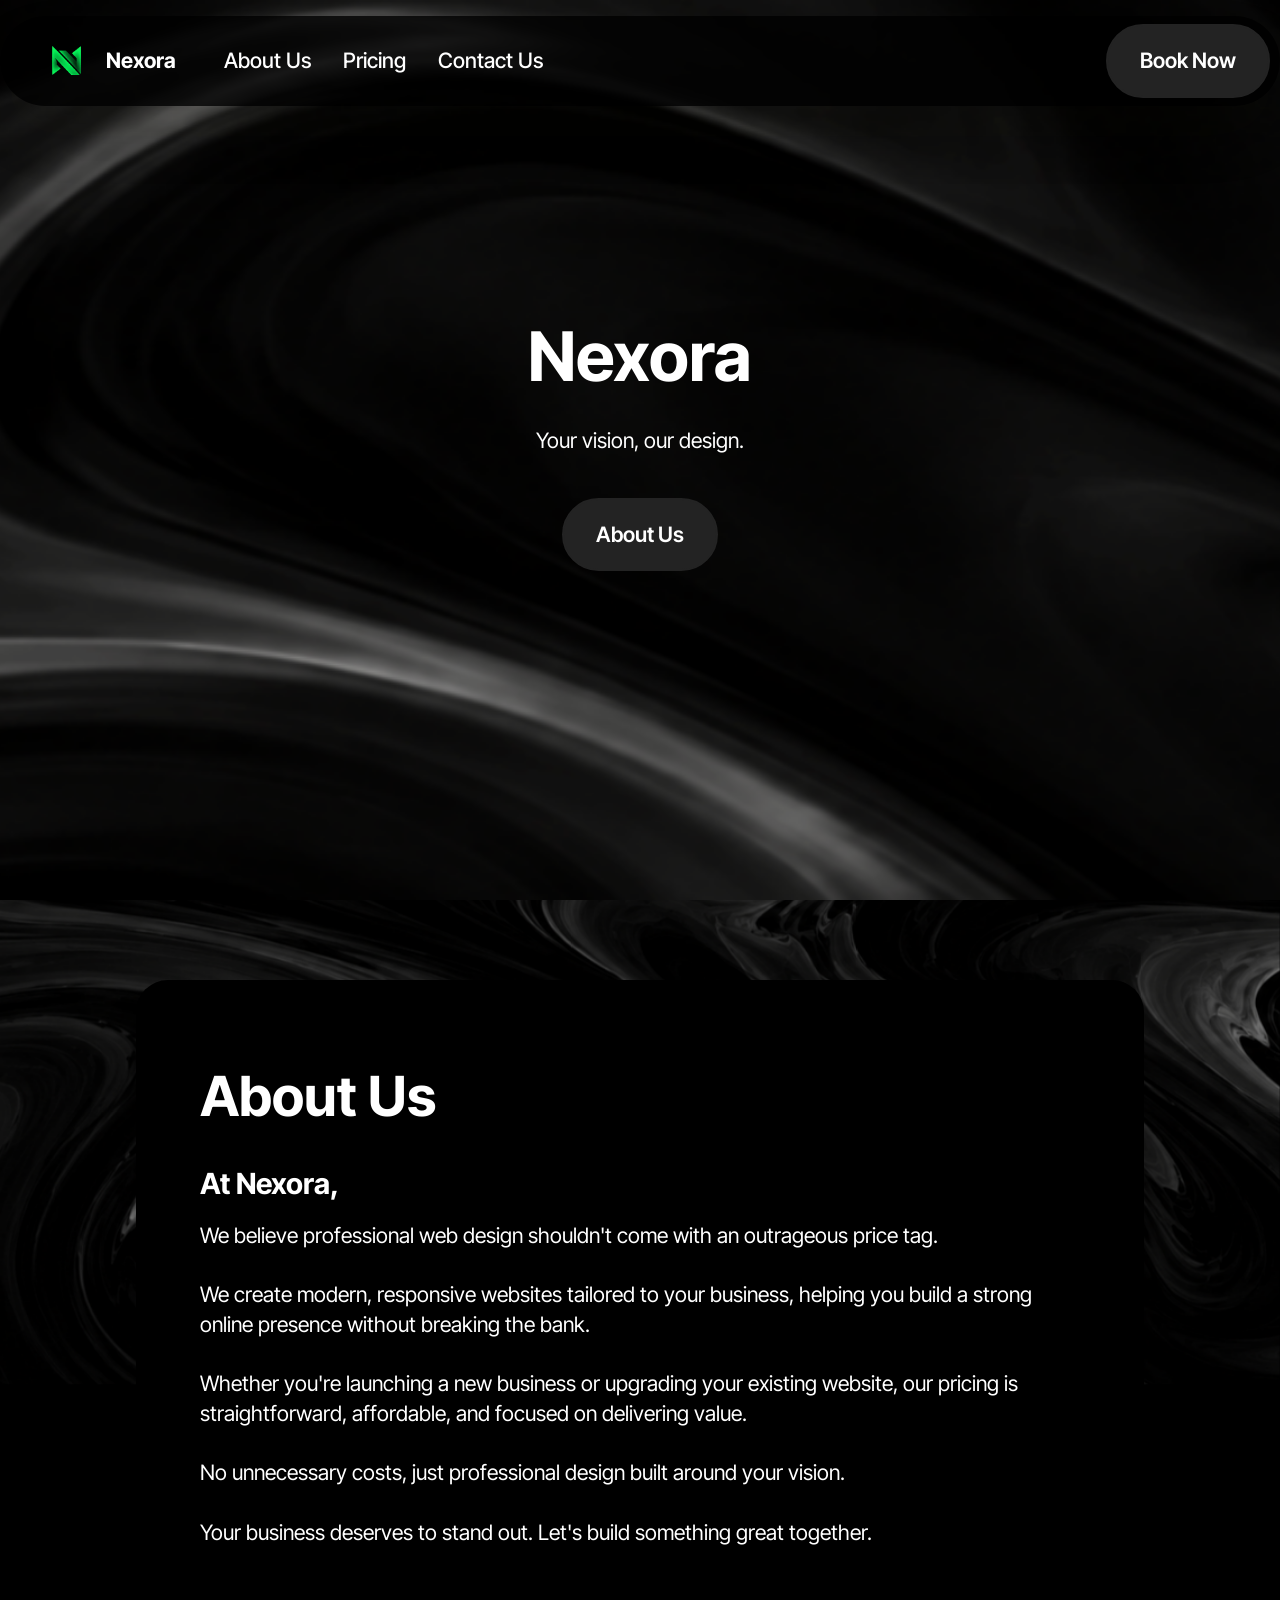
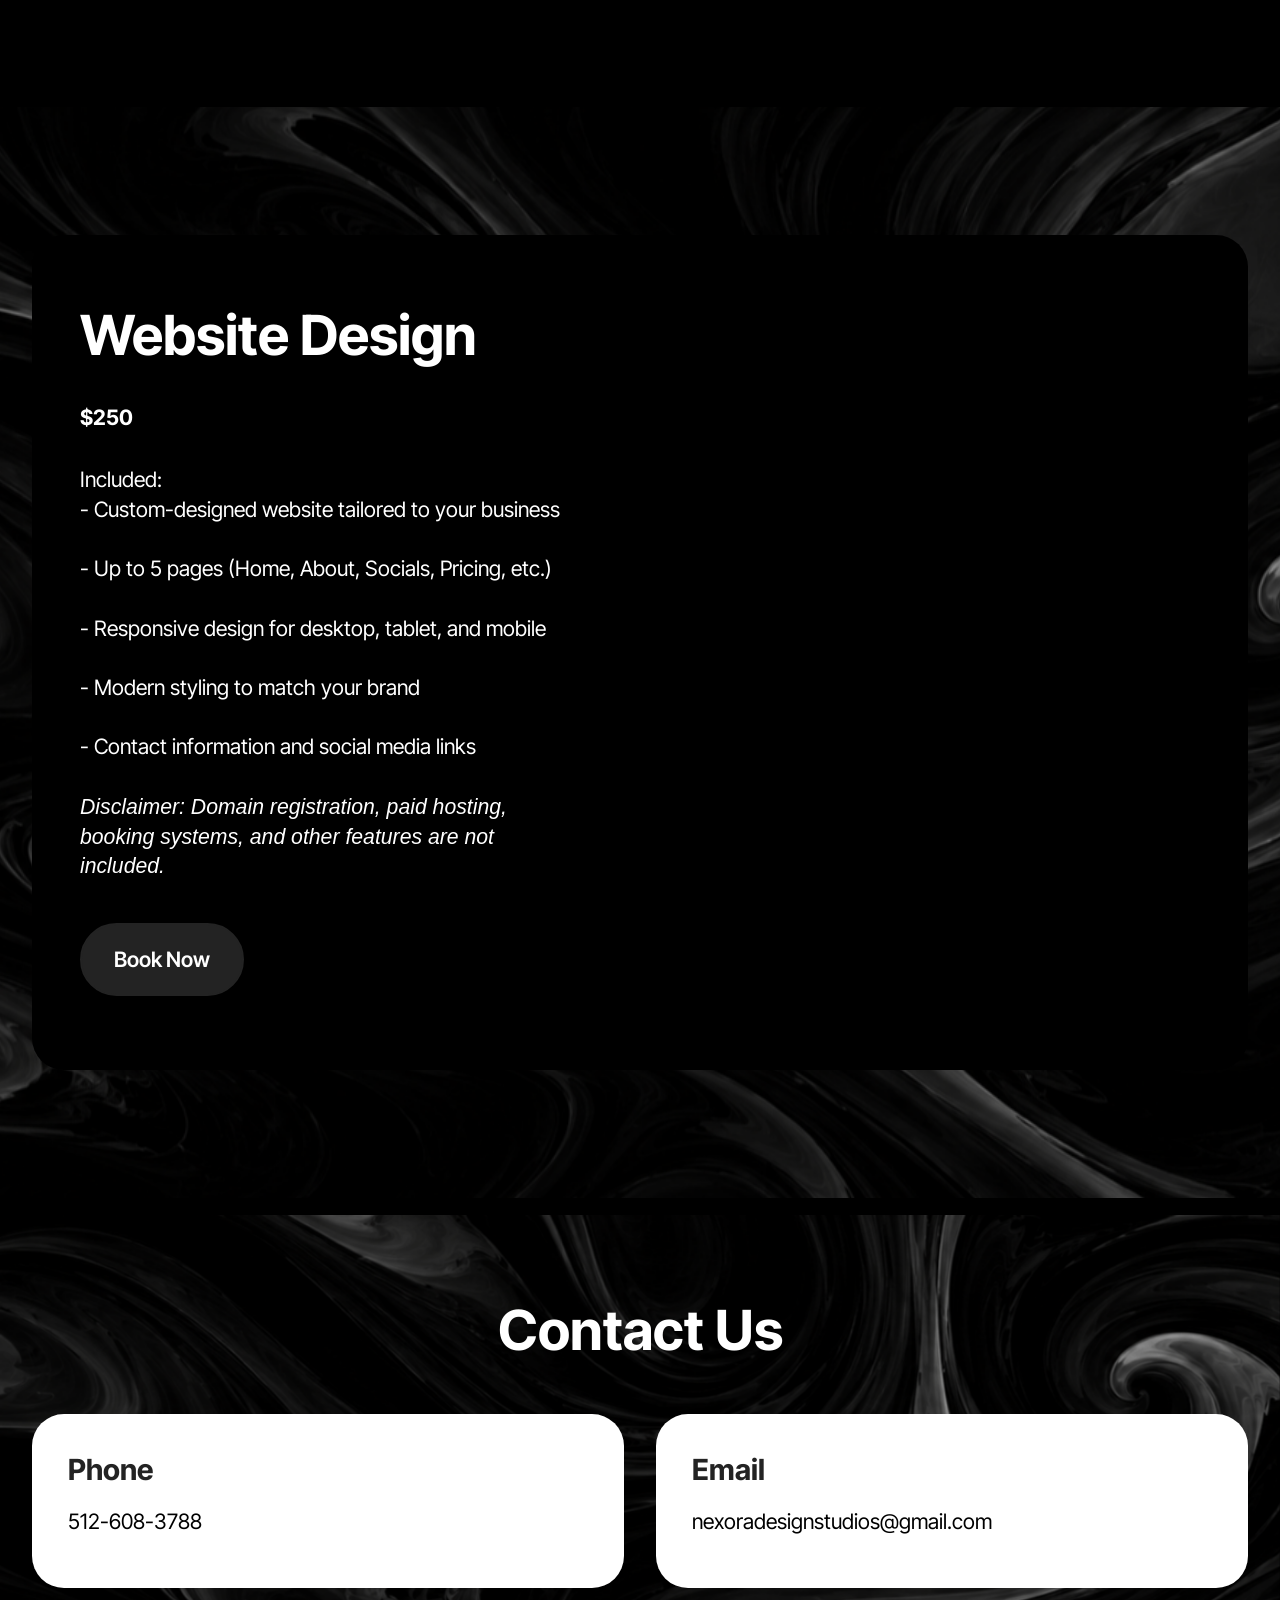
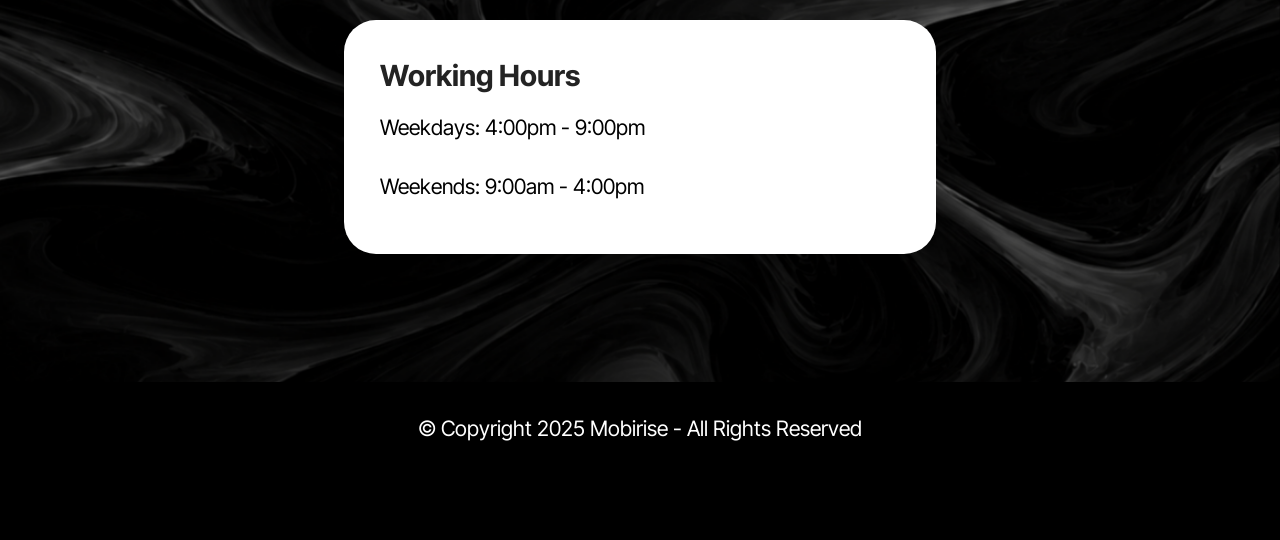
==== commit 38d7acba: "Update index.html" ====
--- a/Nexora/index.html
+++ b/Nexora/index.html
@@ -177,7 +177,7 @@
                         <h6 class="card-title mbr-fonts-style mb-3 display-5">
                             <strong>Email</strong>
                         </h6>
-                        <p class="mbr-text mbr-fonts-style display-7">nexorastudios@gmail.com</p>
+                        <p class="mbr-text mbr-fonts-style display-7">nexoradesignstudios@gmail.com</p>
                     </div>
                 </div>
             </div>
@@ -217,4 +217,4 @@
   
   <input name="animation" type="hidden">
   </body>
-</html>+</html>
--- a/Nexora/assets/theme/css/style.css
+++ b/Nexora/assets/theme/css/style.css
@@ -0,0 +1,965 @@
+@charset "UTF-8";
+section {
+  background-color: #000000;
+}
+
+body {
+  font-style: normal;
+  line-height: 1.5;
+  font-weight: 400;
+  color: #232323;
+  position: relative;
+}
+
+button {
+  background-color: transparent;
+  border-color: transparent;
+}
+
+.embla__button,
+.carousel-control {
+  background-color: #edefea !important;
+  opacity: 0.8 !important;
+  color: #464845 !important;
+  border-color: #edefea !important;
+}
+
+.carousel .close,
+.modalWindow .close {
+  background-color: #edefea !important;
+  color: #464845 !important;
+  border-color: #edefea !important;
+  opacity: 0.8 !important;
+}
+
+.carousel .close:hover,
+.modalWindow .close:hover {
+  opacity: 1 !important;
+}
+
+.carousel-indicators li {
+  background-color: #edefea !important;
+  border: 2px solid #464845 !important;
+}
+
+.carousel-indicators li:hover,
+.carousel-indicators li:active {
+  opacity: 0.8 !important;
+}
+
+.embla__button:hover,
+.carousel-control:hover {
+  background-color: #edefea !important;
+  opacity: 1 !important;
+}
+
+.modalWindow-video-container {
+  height: 80%;
+}
+
+section,
+.container,
+.container-fluid {
+  position: relative;
+  word-wrap: break-word;
+}
+
+a.mbr-iconfont:hover {
+  text-decoration: none;
+}
+
+.article .lead p,
+.article .lead ul,
+.article .lead ol,
+.article .lead pre,
+.article .lead blockquote {
+  margin-bottom: 0;
+}
+
+a {
+  font-style: normal;
+  font-weight: 400;
+  cursor: pointer;
+}
+a, a:hover {
+  text-decoration: none;
+}
+
+.mbr-section-title {
+  font-style: normal;
+  line-height: 1.3;
+}
+
+.mbr-section-subtitle {
+  line-height: 1.3;
+}
+
+.mbr-text {
+  font-style: normal;
+  line-height: 1.7;
+}
+
+h1,
+h2,
+h3,
+h4,
+h5,
+h6,
+.display-1,
+.display-2,
+.display-4,
+.display-5,
+.display-7,
+span,
+p,
+a {
+  line-height: 1;
+  word-break: break-word;
+  word-wrap: break-word;
+  font-weight: 400;
+}
+
+b,
+strong {
+  font-weight: bold;
+}
+
+input:-webkit-autofill, input:-webkit-autofill:hover, input:-webkit-autofill:focus, input:-webkit-autofill:active {
+  transition-delay: 9999s;
+  -webkit-transition-property: background-color, color;
+  transition-property: background-color, color;
+}
+
+textarea[type=hidden] {
+  display: none;
+}
+
+section {
+  background-position: 50% 50%;
+  background-repeat: no-repeat;
+  background-size: cover;
+}
+section .mbr-background-video,
+section .mbr-background-video-preview {
+  position: absolute;
+  bottom: 0;
+  left: 0;
+  right: 0;
+  top: 0;
+}
+
+.hidden {
+  visibility: hidden;
+}
+
+.mbr-z-index20 {
+  z-index: 20;
+}
+
+/*! Base colors */
+.mbr-white {
+  color: #ffffff;
+}
+
+.mbr-black {
+  color: #111111;
+}
+
+.mbr-bg-white {
+  background-color: #ffffff;
+}
+
+.mbr-bg-black {
+  background-color: #000000;
+}
+
+/*! Text-aligns */
+.align-left {
+  text-align: left;
+}
+
+.align-center {
+  text-align: center;
+}
+
+.align-right {
+  text-align: right;
+}
+
+/*! Font-weight  */
+.mbr-light {
+  font-weight: 300;
+}
+
+.mbr-regular {
+  font-weight: 400;
+}
+
+.mbr-semibold {
+  font-weight: 500;
+}
+
+.mbr-bold {
+  font-weight: 700;
+}
+
+/*! Media  */
+.media-content {
+  flex-basis: 100%;
+}
+
+.media-container-row {
+  display: flex;
+  flex-direction: row;
+  flex-wrap: wrap;
+  justify-content: center;
+  align-content: center;
+  align-items: start;
+}
+.media-container-row .media-size-item {
+  width: 400px;
+}
+
+.media-container-column {
+  display: flex;
+  flex-direction: column;
+  flex-wrap: wrap;
+  justify-content: center;
+  align-content: center;
+  align-items: stretch;
+}
+.media-container-column > * {
+  width: 100%;
+}
+
+@media (min-width: 992px) {
+  .media-container-row {
+    flex-wrap: nowrap;
+  }
+}
+figure {
+  margin-bottom: 0;
+  overflow: hidden;
+}
+
+figure[mbr-media-size] {
+  transition: width 0.1s;
+}
+
+img,
+iframe {
+  display: block;
+  width: 100%;
+}
+
+.card {
+  background-color: transparent;
+  border: none;
+}
+
+.card-box {
+  width: 100%;
+}
+
+.card-img {
+  text-align: center;
+  flex-shrink: 0;
+  -webkit-flex-shrink: 0;
+}
+
+.media {
+  max-width: 100%;
+  margin: 0 auto;
+}
+
+.mbr-figure {
+  align-self: center;
+}
+
+.media-container > div {
+  max-width: 100%;
+}
+
+.mbr-figure img,
+.card-img img {
+  width: 100%;
+}
+
+@media (max-width: 991px) {
+  .media-size-item {
+    width: auto !important;
+  }
+  .media {
+    width: auto;
+  }
+  .mbr-figure {
+    width: 100% !important;
+  }
+}
+/*! Buttons */
+.mbr-section-btn {
+  margin-left: -0.6rem;
+  margin-right: -0.6rem;
+  font-size: 0;
+}
+
+.btn {
+  font-weight: 600;
+  border-width: 1px;
+  font-style: normal;
+  margin: 0.6rem 0.6rem;
+  white-space: normal;
+  transition: all 0.2s ease-in-out;
+  display: inline-flex;
+  align-items: center;
+  justify-content: center;
+  word-break: break-word;
+}
+
+.btn-sm {
+  font-weight: 600;
+  letter-spacing: 0px;
+  transition: all 0.3s ease-in-out;
+}
+
+.btn-md {
+  font-weight: 600;
+  letter-spacing: 0px;
+  transition: all 0.3s ease-in-out;
+}
+
+.btn-lg {
+  font-weight: 600;
+  letter-spacing: 0px;
+  transition: all 0.3s ease-in-out;
+}
+
+.btn-form {
+  margin: 0;
+}
+.btn-form:hover {
+  cursor: pointer;
+}
+
+nav .mbr-section-btn {
+  margin-left: 0rem;
+  margin-right: 0rem;
+}
+
+/*! Btn icon margin */
+.btn .mbr-iconfont,
+.btn.btn-sm .mbr-iconfont {
+  order: 1;
+  cursor: pointer;
+  margin-left: 0.5rem;
+  vertical-align: sub;
+}
+
+.btn.btn-md .mbr-iconfont,
+.btn.btn-md .mbr-iconfont {
+  margin-left: 0.8rem;
+}
+
+.mbr-regular {
+  font-weight: 400;
+}
+
+.mbr-semibold {
+  font-weight: 500;
+}
+
+.mbr-bold {
+  font-weight: 700;
+}
+
+[type=submit] {
+  -webkit-appearance: none;
+}
+
+/*! Full-screen */
+.mbr-fullscreen .mbr-overlay {
+  min-height: 100vh;
+}
+
+.mbr-fullscreen {
+  display: flex;
+  display: -moz-flex;
+  display: -ms-flex;
+  display: -o-flex;
+  align-items: center;
+  min-height: 100vh;
+  padding-top: 3rem;
+  padding-bottom: 3rem;
+}
+
+/*! Map */
+.map {
+  height: 25rem;
+  position: relative;
+}
+.map iframe {
+  width: 100%;
+  height: 100%;
+}
+
+/*! Scroll to top arrow */
+.mbr-arrow-up {
+  bottom: 25px;
+  right: 90px;
+  position: fixed;
+  text-align: right;
+  z-index: 5000;
+  color: #ffffff;
+  font-size: 22px;
+}
+
+.mbr-arrow-up a {
+  background: rgba(0, 0, 0, 0.2);
+  border-radius: 50%;
+  color: #fff;
+  display: inline-block;
+  height: 60px;
+  width: 60px;
+  border: 2px solid #fff;
+  outline-style: none !important;
+  position: relative;
+  text-decoration: none;
+  transition: all 0.3s ease-in-out;
+  cursor: pointer;
+  text-align: center;
+}
+.mbr-arrow-up a:hover {
+  background-color: rgba(0, 0, 0, 0.4);
+}
+.mbr-arrow-up a i {
+  line-height: 60px;
+}
+
+.mbr-arrow-up-icon {
+  display: block;
+  color: #fff;
+}
+
+.mbr-arrow-up-icon::before {
+  content: "›";
+  display: inline-block;
+  font-family: serif;
+  font-size: 22px;
+  line-height: 1;
+  font-style: normal;
+  position: relative;
+  top: 6px;
+  left: -4px;
+  transform: rotate(-90deg);
+}
+
+/*! Arrow Down */
+.mbr-arrow {
+  position: absolute;
+  bottom: 45px;
+  left: 50%;
+  width: 60px;
+  height: 60px;
+  cursor: pointer;
+  background-color: rgba(80, 80, 80, 0.5);
+  border-radius: 50%;
+  transform: translateX(-50%);
+}
+@media (max-width: 767px) {
+  .mbr-arrow {
+    display: none;
+  }
+}
+.mbr-arrow > a {
+  display: inline-block;
+  text-decoration: none;
+  outline-style: none;
+  animation: arrowdown 1.7s ease-in-out infinite;
+  color: #ffffff;
+}
+.mbr-arrow > a > i {
+  position: absolute;
+  top: -2px;
+  left: 15px;
+  font-size: 2rem;
+}
+
+#scrollToTop a i::before {
+  content: "";
+  position: absolute;
+  display: block;
+  border-bottom: 2.5px solid #fff;
+  border-left: 2.5px solid #fff;
+  width: 27.8%;
+  height: 27.8%;
+  left: 50%;
+  top: 51%;
+  transform: translateY(-30%) translateX(-50%) rotate(135deg);
+}
+
+@keyframes arrowdown {
+  0% {
+    transform: translateY(0px);
+  }
+  50% {
+    transform: translateY(-5px);
+  }
+  100% {
+    transform: translateY(0px);
+  }
+}
+@media (max-width: 500px) {
+  .mbr-arrow-up {
+    left: 0;
+    right: 0;
+    text-align: center;
+  }
+}
+/*Gradients animation*/
+@keyframes gradient-animation {
+  from {
+    background-position: 0% 100%;
+    animation-timing-function: ease-in-out;
+  }
+  to {
+    background-position: 100% 0%;
+    animation-timing-function: ease-in-out;
+  }
+}
+.bg-gradient {
+  background-size: 200% 200%;
+  animation: gradient-animation 5s infinite alternate;
+  -webkit-animation: gradient-animation 5s infinite alternate;
+}
+
+.menu .navbar-brand {
+  display: -webkit-flex;
+}
+.menu .navbar-brand span {
+  display: flex;
+  display: -webkit-flex;
+}
+.menu .navbar-brand .navbar-caption-wrap {
+  display: -webkit-flex;
+}
+.menu .navbar-brand .navbar-logo img {
+  display: -webkit-flex;
+  width: auto;
+}
+@media (min-width: 768px) and (max-width: 991px) {
+  .menu .navbar-toggleable-sm .navbar-nav {
+    display: -ms-flexbox;
+  }
+}
+@media (max-width: 991px) {
+  .menu .navbar-collapse {
+    max-height: 93.5vh;
+  }
+  .menu .navbar-collapse.show {
+    overflow: auto;
+  }
+}
+@media (min-width: 992px) {
+  .menu .navbar-nav.nav-dropdown {
+    display: -webkit-flex;
+  }
+  .menu .navbar-toggleable-sm .navbar-collapse {
+    display: -webkit-flex !important;
+  }
+  .menu .collapsed .navbar-collapse {
+    max-height: 93.5vh;
+  }
+  .menu .collapsed .navbar-collapse.show {
+    overflow: auto;
+  }
+}
+@media (max-width: 767px) {
+  .menu .navbar-collapse {
+    max-height: 80vh;
+  }
+}
+
+.nav-link .mbr-iconfont {
+  margin-right: 0.5rem;
+}
+
+.navbar {
+  display: -webkit-flex;
+  -webkit-flex-wrap: wrap;
+  -webkit-align-items: center;
+  -webkit-justify-content: space-between;
+}
+
+.navbar-collapse {
+  -webkit-flex-basis: 100%;
+  -webkit-flex-grow: 1;
+  -webkit-align-items: center;
+}
+
+.nav-dropdown .link {
+  padding: 0.667em 1.667em !important;
+  margin: 0 !important;
+}
+
+.nav {
+  display: -webkit-flex;
+  -webkit-flex-wrap: wrap;
+}
+
+.row {
+  display: -webkit-flex;
+  -webkit-flex-wrap: wrap;
+}
+
+.justify-content-center {
+  -webkit-justify-content: center;
+}
+
+.form-inline {
+  display: -webkit-flex;
+}
+
+.card-wrapper {
+  -webkit-flex: 1;
+}
+
+.carousel-control {
+  z-index: 10;
+  display: -webkit-flex;
+}
+
+.carousel-controls {
+  display: -webkit-flex;
+}
+
+.media {
+  display: -webkit-flex;
+}
+
+.form-group:focus {
+  outline: none;
+}
+
+.jq-selectbox__select {
+  padding: 7px 0;
+  position: relative;
+}
+
+.jq-selectbox__dropdown {
+  overflow: hidden;
+  border-radius: 10px;
+  position: absolute;
+  top: 100%;
+  left: 0 !important;
+  width: 100% !important;
+}
+
+.jq-selectbox__trigger-arrow {
+  right: 0;
+  transform: translateY(-50%);
+}
+
+.jq-selectbox li {
+  padding: 1.07em 0.5em;
+}
+
+input[type=range] {
+  padding-left: 0 !important;
+  padding-right: 0 !important;
+}
+
+.modal-dialog,
+.modal-content {
+  height: 100%;
+}
+
+.modal-dialog .carousel-inner {
+  height: calc(100vh - 1.75rem);
+}
+@media (max-width: 575px) {
+  .modal-dialog .carousel-inner {
+    height: calc(100vh - 1rem);
+  }
+}
+
+.carousel-item {
+  text-align: center;
+}
+
+.carousel-item img {
+  margin: auto;
+}
+
+.navbar-toggler {
+  align-self: flex-start;
+  padding: 0.25rem 0.75rem;
+  font-size: 1.25rem;
+  line-height: 1;
+  background: transparent;
+  border: 1px solid transparent;
+  border-radius: 0.25rem;
+}
+
+.navbar-toggler:focus,
+.navbar-toggler:hover {
+  text-decoration: none;
+  box-shadow: none;
+}
+
+.navbar-toggler-icon {
+  display: inline-block;
+  width: 1.5em;
+  height: 1.5em;
+  vertical-align: middle;
+  content: "";
+  background: no-repeat center center;
+  background-size: 100% 100%;
+}
+
+.navbar-toggler-left {
+  position: absolute;
+  left: 1rem;
+}
+
+.navbar-toggler-right {
+  position: absolute;
+  right: 1rem;
+}
+
+.card-img {
+  width: auto;
+}
+
+.menu .navbar.collapsed:not(.beta-menu) {
+  flex-direction: column;
+}
+
+.carousel-item.active,
+.carousel-item-next,
+.carousel-item-prev {
+  display: flex;
+}
+
+.note-air-layout .dropup .dropdown-menu,
+.note-air-layout .navbar-fixed-bottom .dropdown .dropdown-menu {
+  bottom: initial !important;
+}
+
+html,
+body {
+  height: auto;
+  min-height: 100vh;
+}
+
+.dropup .dropdown-toggle::after {
+  display: none;
+}
+
+.form-asterisk {
+  font-family: initial;
+  position: absolute;
+  top: -2px;
+  font-weight: normal;
+}
+
+.form-control-label {
+  position: relative;
+  cursor: pointer;
+  margin-bottom: 0.357em;
+  padding: 0;
+}
+
+.alert {
+  color: #ffffff;
+  border-radius: 0;
+  border: 0;
+  font-size: 1.1rem;
+  line-height: 1.5;
+  margin-bottom: 1.875rem;
+  padding: 1.25rem;
+  position: relative;
+  text-align: center;
+}
+.alert.alert-form::after {
+  background-color: inherit;
+  bottom: -7px;
+  content: "";
+  display: block;
+  height: 14px;
+  left: 50%;
+  margin-left: -7px;
+  position: absolute;
+  transform: rotate(45deg);
+  width: 14px;
+}
+
+.form-control {
+  background-color: #ffffff;
+  background-clip: border-box;
+  color: #232323;
+  line-height: 1rem !important;
+  height: auto;
+  padding: 1.2rem 2rem;
+  transition: border-color 0.25s ease 0s;
+  border: 1px solid transparent !important;
+  border-radius: 4px;
+  box-shadow: rgba(0, 0, 0, 0.07) 0px 1px 1px 0px, rgba(0, 0, 0, 0.07) 0px 1px 3px 0px, rgba(0, 0, 0, 0.03) 0px 0px 0px 1px;
+}
+.form-active .form-control:invalid {
+  border-color: red;
+}
+
+.row > * {
+  padding-right: 1rem;
+  padding-left: 1rem;
+}
+
+form .row {
+  margin-left: -0.6rem;
+  margin-right: -0.6rem;
+}
+form .row [class*=col] {
+  padding-left: 0.6rem;
+  padding-right: 0.6rem;
+}
+
+form .mbr-section-btn {
+  padding-left: 0.6rem;
+  padding-right: 0.6rem;
+}
+
+form .form-check-input {
+  margin-top: 0.5;
+}
+
+textarea.form-control {
+  line-height: 1.5rem !important;
+}
+
+.form-group {
+  margin-bottom: 1.2rem;
+}
+
+.form-control,
+form .btn {
+  min-height: 48px;
+}
+
+.gdpr-block label span.textGDPR input[name=gdpr] {
+  top: 7px;
+}
+
+.form-control:focus {
+  box-shadow: none;
+}
+
+:focus {
+  outline: none;
+}
+
+.mbr-overlay {
+  background-color: #000;
+  bottom: 0;
+  left: 0;
+  opacity: 0.5;
+  position: absolute;
+  right: 0;
+  top: 0;
+  z-index: 0;
+  pointer-events: none;
+}
+
+blockquote {
+  font-style: italic;
+  padding: 3rem;
+  font-size: 1.09rem;
+  position: relative;
+  border-left: 3px solid;
+}
+
+ul,
+ol,
+pre,
+blockquote {
+  margin-bottom: 2.3125rem;
+}
+
+.mt-4 {
+  margin-top: 2rem !important;
+}
+
+.mb-4 {
+  margin-bottom: 2rem !important;
+}
+
+.container,
+.container-fluid {
+  padding-left: 16px;
+  padding-right: 16px;
+}
+
+.row {
+  margin-left: -16px;
+  margin-right: -16px;
+}
+.row > [class*=col] {
+  padding-left: 16px;
+  padding-right: 16px;
+}
+
+@media (min-width: 992px) {
+  .container-fluid {
+    padding-left: 32px;
+    padding-right: 32px;
+  }
+}
+@media (max-width: 991px) {
+  .mbr-container {
+    padding-left: 16px;
+    padding-right: 16px;
+  }
+}
+.app-video-wrapper > img {
+  opacity: 1;
+}
+
+.app-video-wrapper {
+  background: transparent;
+}
+
+.item {
+  position: relative;
+}
+
+.dropdown-menu .dropdown-menu {
+  left: 100%;
+}
+
+.dropdown-item + .dropdown-menu {
+  display: none;
+}
+
+.dropdown-item:hover + .dropdown-menu,
+.dropdown-menu:hover {
+  display: block;
+}
+
+@media (min-aspect-ratio: 16/9) {
+  .mbr-video-foreground {
+    height: 300% !important;
+    top: -100% !important;
+  }
+}
+@media (max-aspect-ratio: 16/9) {
+  .mbr-video-foreground {
+    width: 300% !important;
+    left: -100% !important;
+  }
+}.engine {
+	position: absolute;
+	text-indent: -2400px;
+	text-align: center;
+	padding: 0;
+	top: 0;
+	left: -2400px;
+}
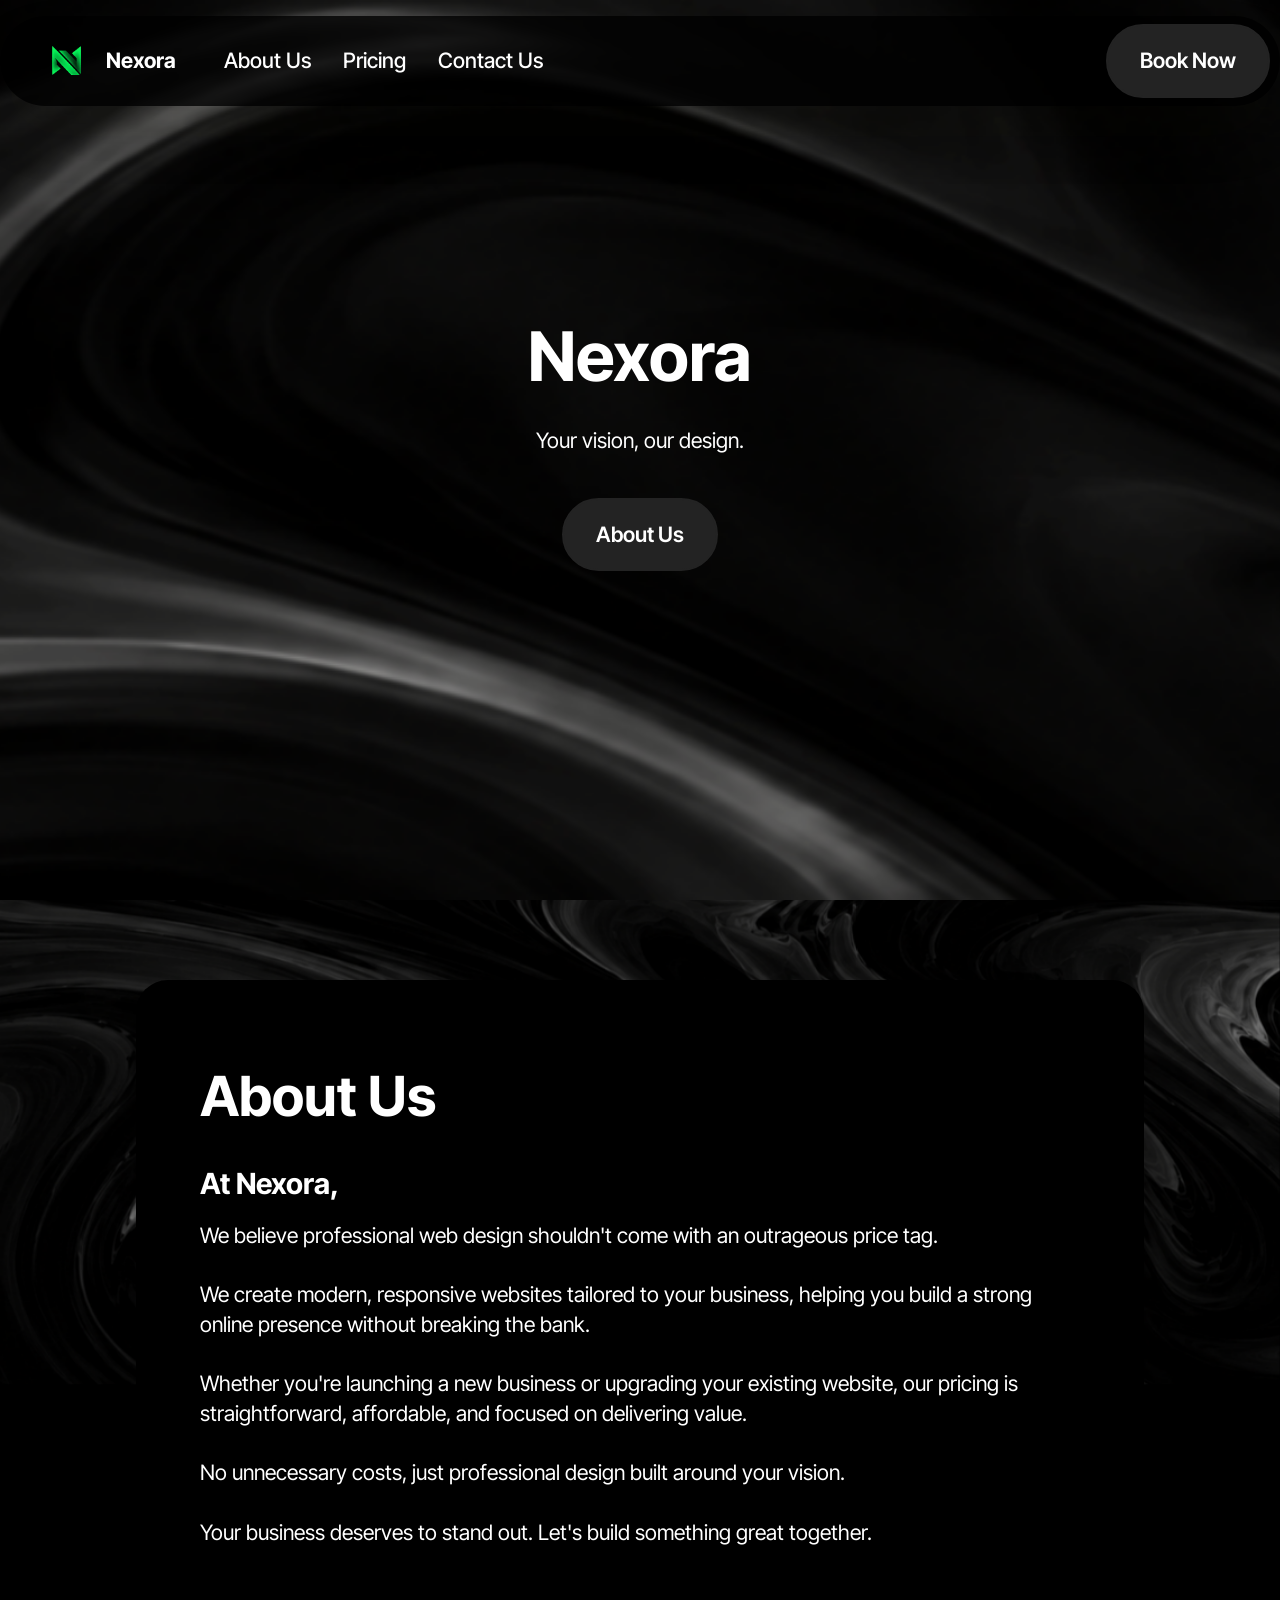
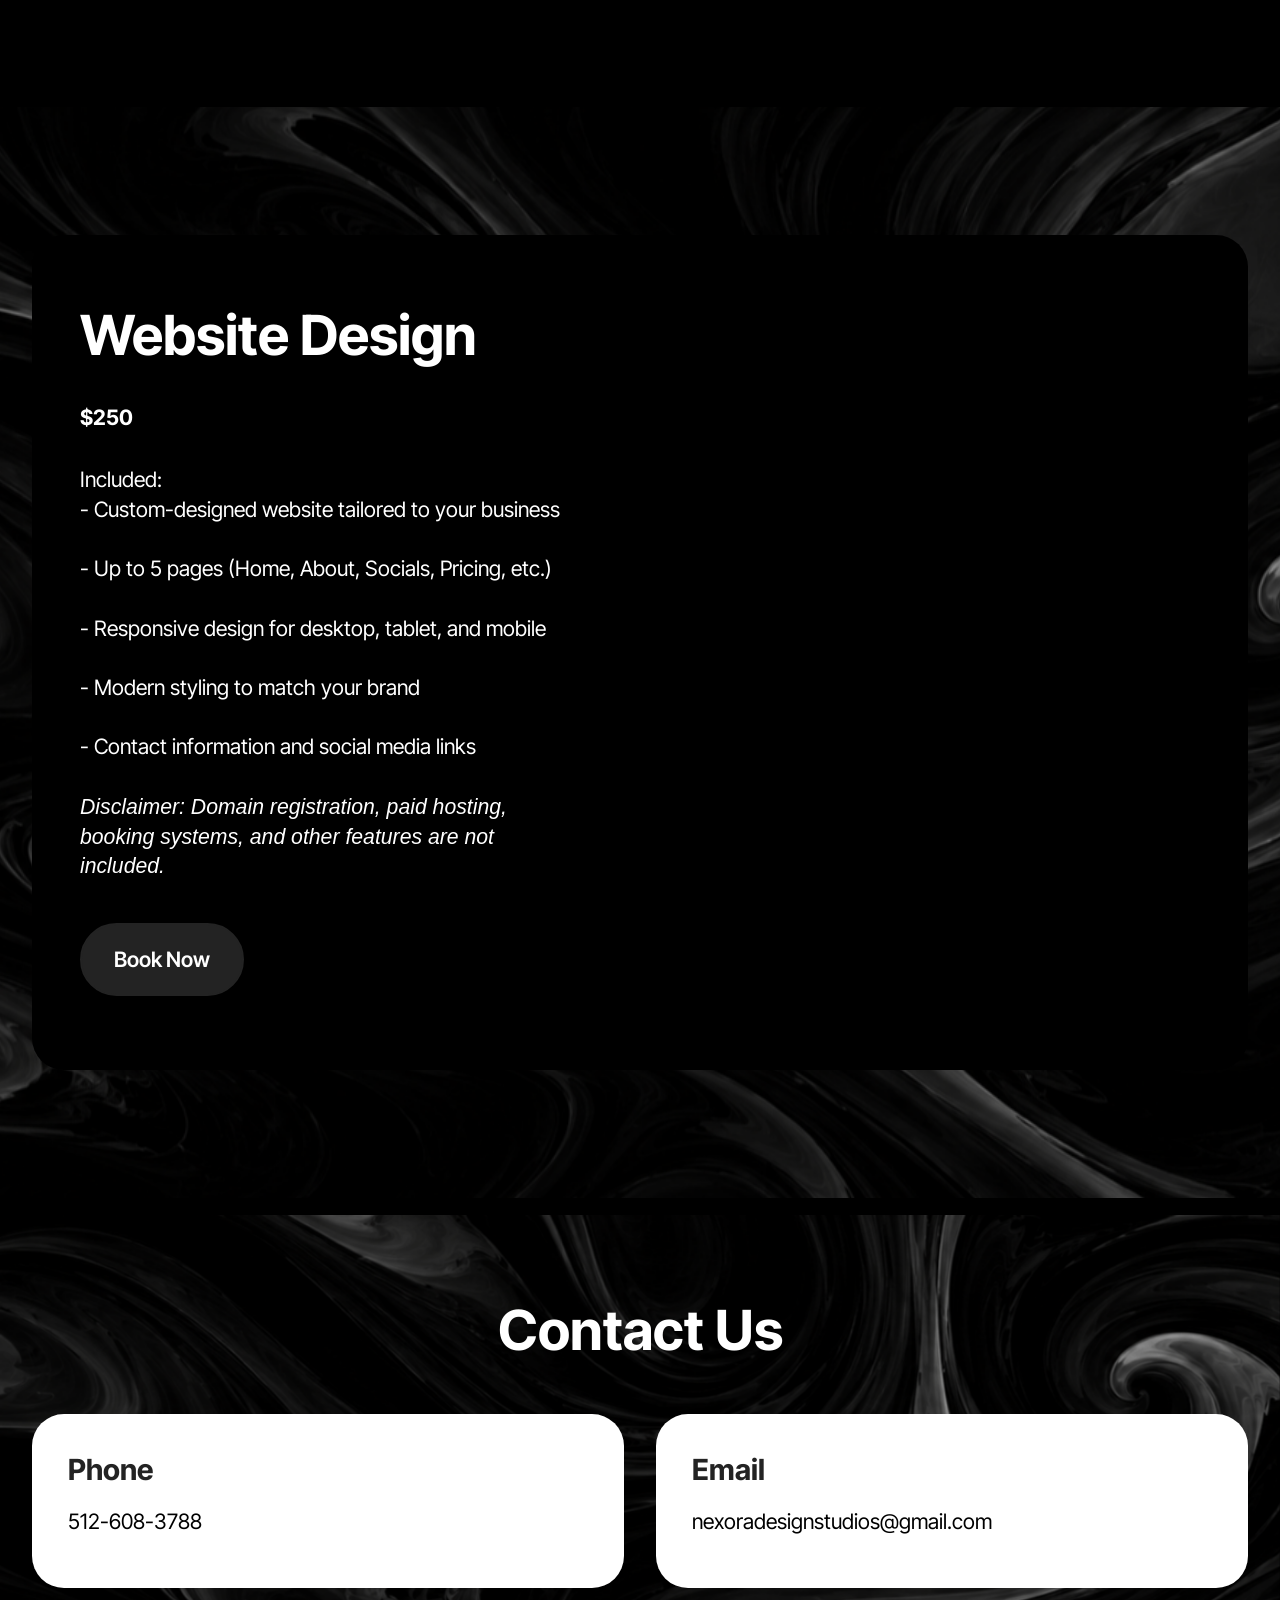
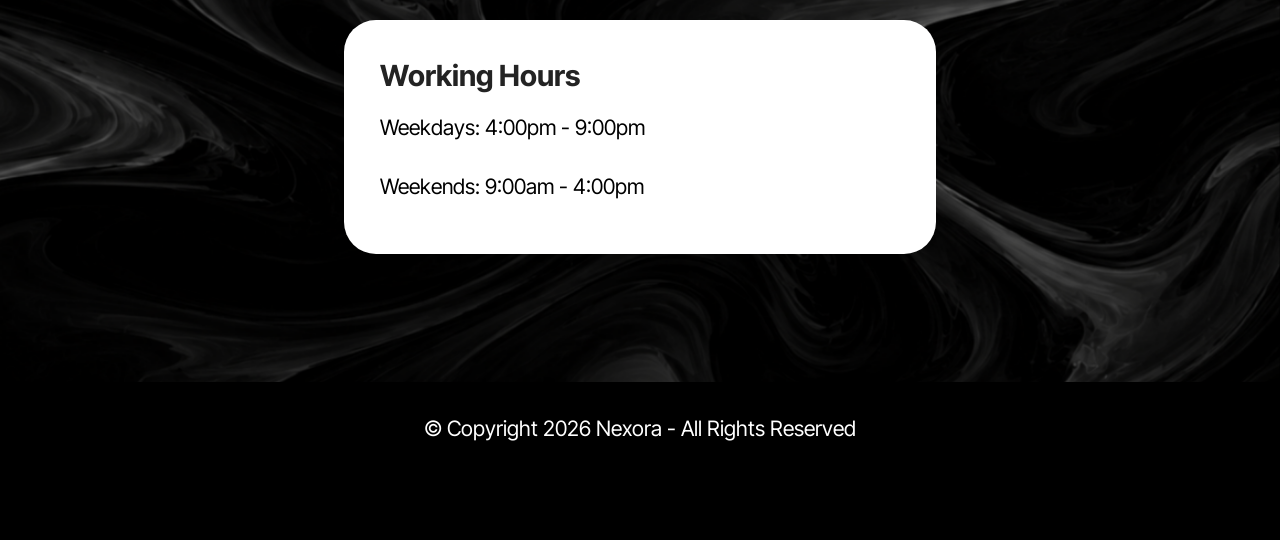
==== commit cd577db6: "Update index.html" ====
--- a/Nexora/index.html
+++ b/Nexora/index.html
@@ -207,7 +207,7 @@
         <div class="media-container-row align-center mbr-white">
             <div class="col-12">
                 <p class="mbr-text mb-0 mbr-fonts-style display-7">
-                    © Copyright 2025 Mobirise - All Rights Reserved
+                    © Copyright 2026 Nexora - All Rights Reserved
                 </p>
             </div>
         </div>
